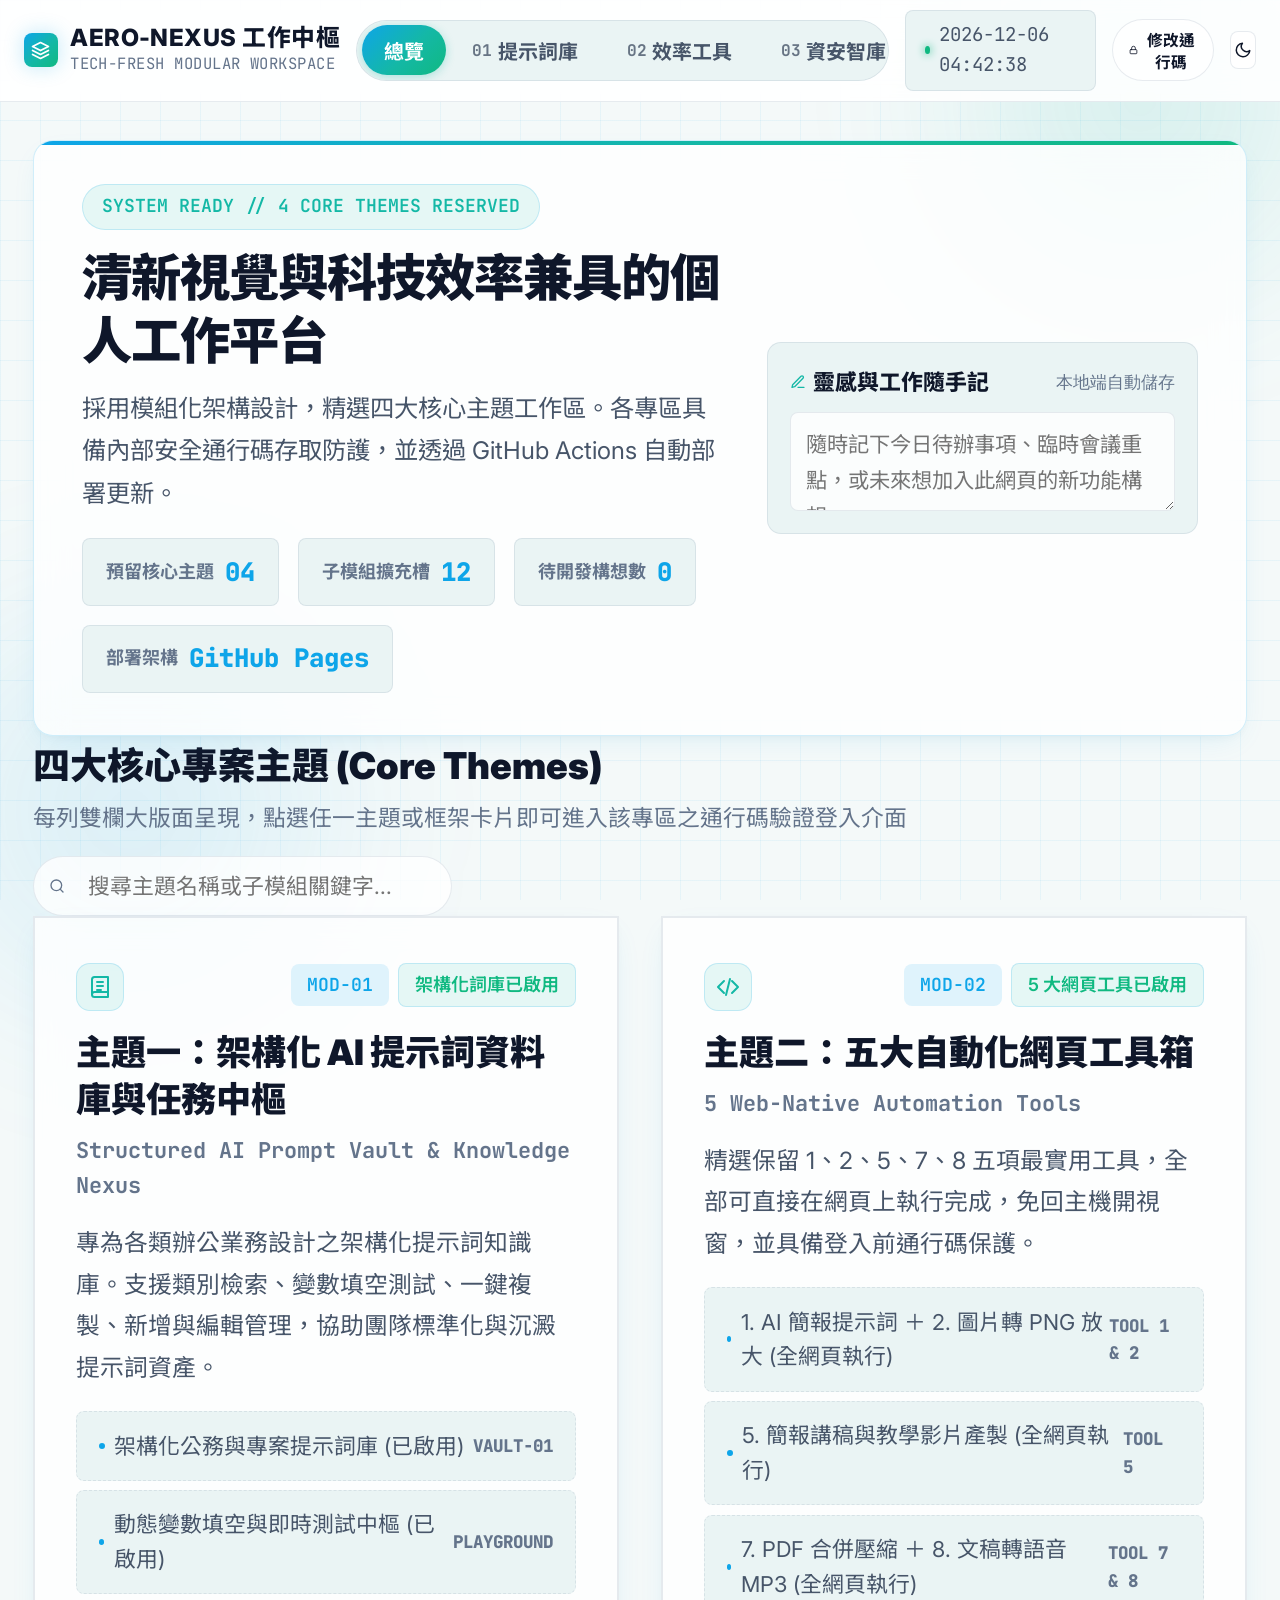
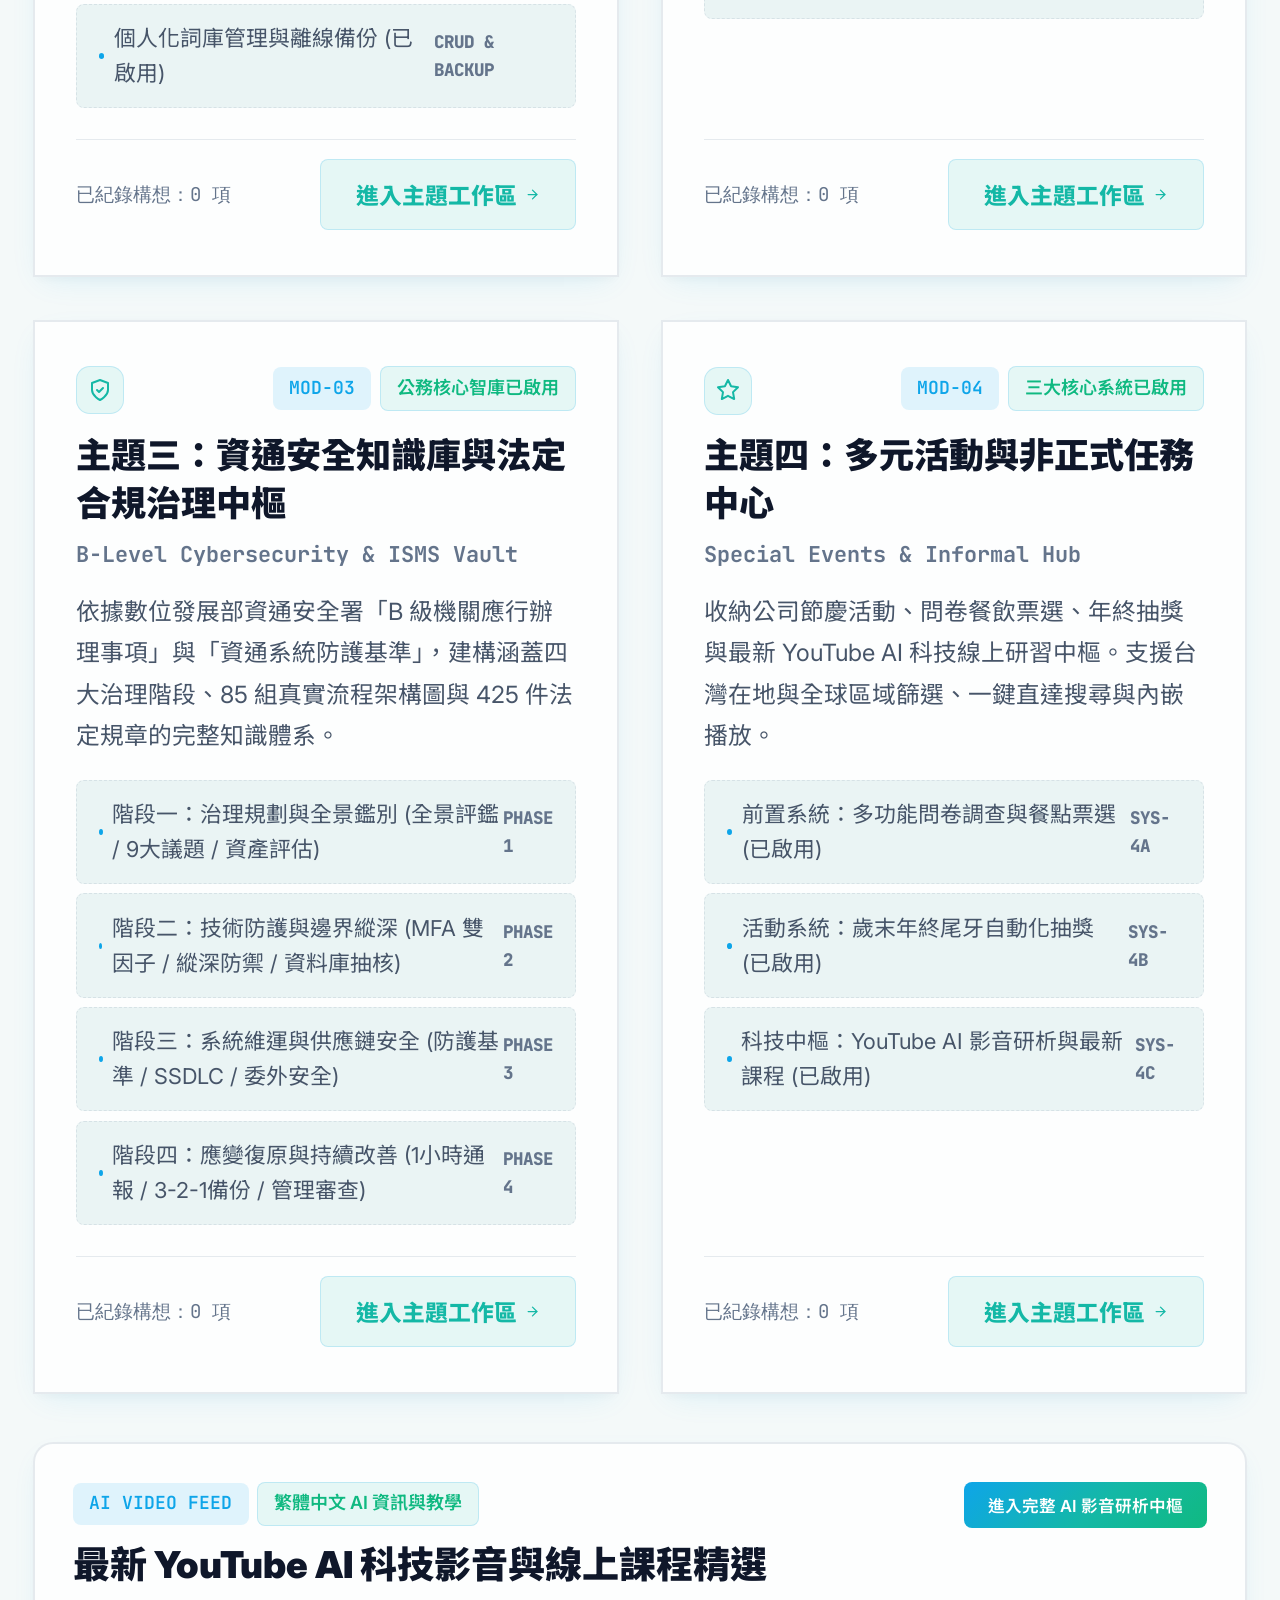
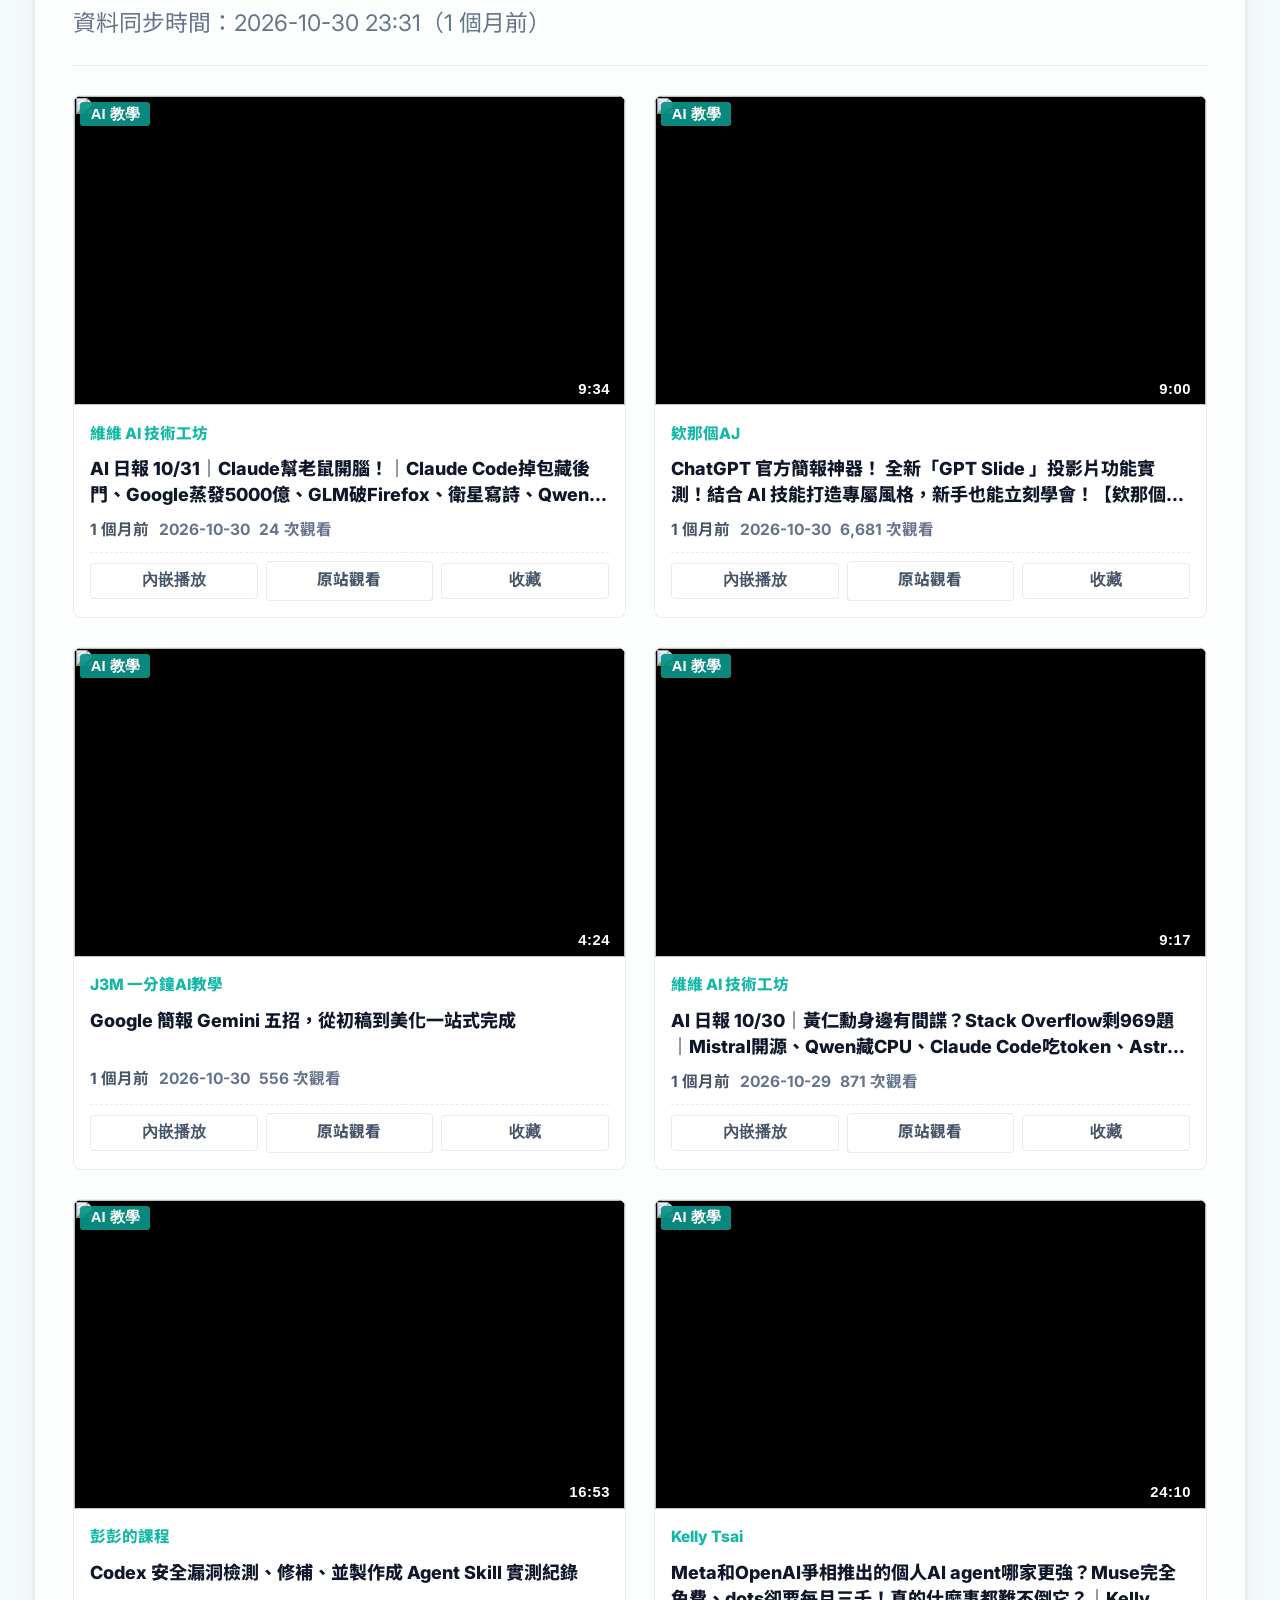
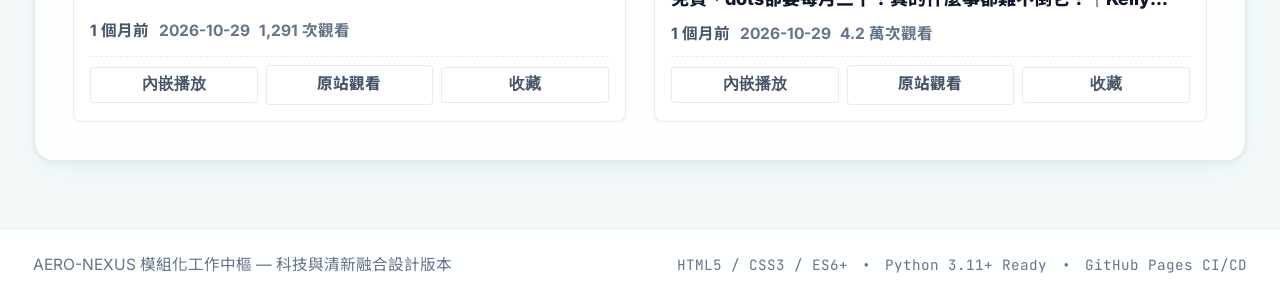
==== public/index.html @ e17a4de0 "feat(lottery): 實裝 C2 連續牛頓阻尼運動學、大幅拉寬衝刺與游移隨機範圍、消除卡頓與生硬感" ====
<!DOCTYPE html>
<html lang="zh-TW" data-theme="light">
<head>
    <meta charset="UTF-8" />
    <meta name="viewport" content="width=device-width, initial-scale=1.0" />
    <meta name="description" content="融合科技與清新美學的多功能模組化工作中樞平台，支援五大核心主題彈性擴充與 GitHub Pages 自動化部署。" />
    <title>AERO-NEXUS | 多功能科技清新工作中樞</title>
    <link rel="preconnect" href="https://fonts.googleapis.com" />
    <link rel="preconnect" href="https://fonts.gstatic.com" crossorigin />
    <link href="https://fonts.googleapis.com/css2?family=Inter:wght@400;500;600;700;800&family=JetBrains+Mono:wght@400;500;600;700&family=Noto+Sans+TC:wght@400;500;700;900&display=swap" rel="stylesheet" />
    <link rel="stylesheet" href="./css/style.css?v=20261105v6" />
</head>
<body>
    <!-- 科技網格與清新流體光暈背景 -->
    <div class="ambient-background" aria-hidden="true"></div>
    <div class="ambient-orb orb-primary" aria-hidden="true"></div>
    <div class="ambient-orb orb-secondary" aria-hidden="true"></div>
    <!-- 得獎慶祝煙花特效全螢幕畫布 -->
    <canvas id="fireworks-canvas" class="fireworks-canvas is-hidden" aria-hidden="true"></canvas>

    <!-- 頂部導覽列 -->
    <header class="top-navbar">
        <div class="navbar-container">
            <a href="#overview" class="brand-group">
                <div class="brand-logo" aria-hidden="true">
                    <svg viewBox="0 0 24 24" fill="none" stroke="currentColor" stroke-width="2.2" stroke-linecap="round" stroke-linejoin="round">
                        <polygon points="12 2 2 7 12 12 22 7 12 2"></polygon>
                        <polyline points="2 17 12 22 22 17"></polyline>
                        <polyline points="2 12 12 17 22 12"></polyline>
                    </svg>
                </div>
                <div class="brand-text-wrap">
                    <span class="brand-title">AERO-NEXUS 工作中樞</span>
                    <span class="brand-subtitle">TECH-FRESH MODULAR WORKSPACE</span>
                </div>
            </a>

            <!-- 動態五大主題與總覽切換標籤 -->
            <nav class="nav-tabs" id="nav-tabs" aria-label="主要主題導覽"></nav>

            <!-- 系統時間與亮暗模式切換 -->
            <div class="navbar-actions">
                <div class="system-clock" title="系統即時時間">
                    <span class="status-dot" aria-hidden="true"></span>
                    <span id="clock-text">----/--/-- --:--:--</span>
                </div>
                <button type="button" class="secondary-btn nav-passcode-btn" id="global-change-passcode-btn" title="修改全站安全通行碼">
                    <svg width="14" height="14" viewBox="0 0 24 24" fill="none" stroke="currentColor" stroke-width="2.2" stroke-linecap="round" stroke-linejoin="round"><rect x="3" y="11" width="18" height="11" rx="2" ry="2"></rect><path d="M7 11V7a5 5 0 0 1 10 0v4"></path></svg>
                    <span>修改通行碼</span>
                </button>
                <button type="button" class="icon-btn" id="theme-toggle-btn" aria-label="切換色彩主題"></button>
            </div>
        </div>
    </header>

    <!-- 主要內容區 -->
    <main class="main-container">
        <!-- 總覽區：包含英雄橫幅、隨手記與五大主題卡片網格 -->
        <div id="overview-section">
            <section class="hero-banner" aria-labelledby="hero-heading">
                <div class="hero-content">
                    <div class="hero-badge">
                        <span>SYSTEM READY // 4 CORE THEMES RESERVED</span>
                    </div>
                    <h1 class="hero-title" id="hero-heading">清新視覺與科技效率兼具的個人工作平台</h1>
                    <p class="hero-description">
                        採用模組化架構設計，精選四大核心主題工作區。各專區具備內部安全通行碼存取防護，並透過 GitHub Actions 自動部署更新。
                    </p>
                    <div class="hero-stats-row">
                        <div class="stat-pill">
                            <span class="stat-pill-label">預留核心主題</span>
                            <span class="stat-pill-value">04</span>
                        </div>
                        <div class="stat-pill">
                            <span class="stat-pill-label">子模組擴充槽</span>
                            <span class="stat-pill-value">12</span>
                        </div>
                        <div class="stat-pill">
                            <span class="stat-pill-label">待開發構想數</span>
                            <span class="stat-pill-value" id="total-ideas-count">0</span>
                        </div>
                        <div class="stat-pill">
                            <span class="stat-pill-label">部署架構</span>
                            <span class="stat-pill-value">GitHub Pages</span>
                        </div>
                    </div>
                </div>

                <!-- 即時工作隨手記 -->
                <aside class="quick-scratchpad" aria-label="快速工作隨手記">
                    <div class="scratchpad-header">
                        <span class="scratchpad-title">
                            <svg viewBox="0 0 24 24" fill="none" stroke="currentColor" stroke-width="2" stroke-linecap="round" stroke-linejoin="round">
                                <path d="M12 20h9"></path>
                                <path d="M16.5 3.5a2.121 2.121 0 0 1 3 3L7 19l-4 1 1-4L16.5 3.5z"></path>
                            </svg>
                            <span>靈感與工作隨手記</span>
                        </span>
                        <span class="scratchpad-status" id="scratchpad-save-status">本地端自動儲存</span>
                    </div>
                    <textarea
                        id="quick-scratchpad-input"
                        class="scratchpad-textarea"
                        placeholder="隨時記下今日待辦事項、臨時會議重點，或未來想加入此網頁的新功能構想..."
                    ></textarea>
                </aside>
            </section>

            <!-- 搜尋與四大主題列表標題 -->
            <section aria-labelledby="themes-section-title">
                <div class="section-toolbar">
                    <div class="section-heading-group">
                        <h2 class="section-heading" id="themes-section-title">四大核心專案主題 (Core Themes)</h2>
                        <p class="section-subheading">每列雙欄大版面呈現，點選任一主題或框架卡片即可進入該專區之通行碼驗證登入介面</p>
                    </div>
                    <div class="search-box">
                        <svg viewBox="0 0 24 24" fill="none" stroke="currentColor" stroke-width="2" stroke-linecap="round" stroke-linejoin="round">
                            <circle cx="11" cy="11" r="8"></circle>
                            <line x1="21" y1="21" x2="16.65" y2="16.65"></line>
                        </svg>
                        <input
                            type="search"
                            id="theme-search-input"
                            class="search-input"
                            placeholder="搜尋主題名稱或子模組關鍵字..."
                            aria-label="搜尋主題名稱或子模組關鍵字"
                        />
                    </div>
                </div>
            </section>

            <!-- 四大主題網格容器 (每列2個放大展示) -->
            <section class="themes-grid" id="themes-grid" aria-label="四大核心主題列表"></section>

            <!-- 首頁精選：最新 YouTube AI 科技影音與線上課程精選 (僅收錄繁中 AI 最新資訊與教學) -->
            <section class="overview-ai-youtube-section" id="overview-ai-youtube-section" aria-labelledby="overview-youtube-title">
                <div class="overview-yt-header">
                    <div class="overview-yt-title-group">
                        <div class="theme-meta-tags">
                            <span class="theme-code-badge">AI VIDEO FEED</span>
                            <span class="theme-status-badge">繁體中文 AI 資訊與教學</span>
                        </div>
                        <h2 class="section-heading" id="overview-youtube-title">最新 YouTube AI 科技影音與線上課程精選</h2>
                        <p class="section-subheading" id="overview-yt-sync-status">專注收錄繁體中文優質頻道之 AI 最新進展與實務教學，依發布時間由新到舊排序</p>
                    </div>
                    <div class="overview-yt-actions">
                        <button type="button" class="primary-btn" id="go-theme04-youtube-full-btn">
                            進入完整 AI 影音研析中樞
                        </button>
                    </div>
                </div>
                <div class="overview-yt-cards-grid" id="overview-yt-cards-grid"></div>
            </section>
        </div>

        <!-- 單一主題展開檢視容器 (由 JS 動態渲染) -->
        <section id="focus-section" class="is-hidden" aria-live="polite"></section>
    </main>

    <!-- 頁尾資訊 -->
    <footer class="site-footer">
        <div class="footer-container">
            <span>AERO-NEXUS 模組化工作中樞 — 科技與清新融合設計版本</span>
            <div class="footer-tech-tags">
                <span>HTML5 / CSS3 / ES6+</span>
                <span>•</span>
                <span>Python 3.11+ Ready</span>
                <span>•</span>
                <span>GitHub Pages CI/CD</span>
            </div>
        </div>
    </footer>

    <script src="https://cdnjs.cloudflare.com/ajax/libs/pdf.js/3.11.174/pdf.min.js" crossorigin="anonymous"></script>
    <script src="https://cdn.jsdelivr.net/npm/pptxgenjs@3.12.0/dist/pptxgen.bundle.js" crossorigin="anonymous"></script>
    <script src="./js/youtube_ai_data.js?v=20261105v6"></script>
    <script src="./js/knowledge_data.js?v=20261105v6"></script>
    <script src="./js/app.js?v=20261105v10"></script>
</body>
</html>
---- public/css/style.css ----
/* ==========================================================================
   科技與清新融合風格 (Fresh Aero-Tech Design System)
   嚴格遵守無 Inline CSS 規範，所有視覺與動態樣式集中管理
   ========================================================================== */

:root {
    /* 清新科技亮色主題 (預設) */
    --bg-primary: #f4f9f9;
    --bg-secondary: #eaf4f4;
    --bg-surface: rgba(255, 255, 255, 0.78);
    --bg-surface-hover: rgba(255, 255, 255, 0.95);
    --bg-glass-strong: rgba(255, 255, 255, 0.88);

    /* 科技青與清新綠漸層色系 */
    --accent-cyan: #0ea5e9;
    --accent-teal: #14b8a6;
    --accent-emerald: #10b981;
    --accent-indigo: #6366f1;
    --accent-gradient: linear-gradient(135deg, #0ea5e9 0%, #14b8a6 55%, #10b981 100%);
    --accent-soft-bg: rgba(20, 184, 166, 0.1);
    --accent-cyan-soft: rgba(14, 165, 233, 0.12);

    /* 文字色彩 */
    --text-primary: #0f172a;
    --text-secondary: #475569;
    --text-muted: #64748b;
    --text-on-accent: #ffffff;

    /* 邊框與光影 */
    --border-light: rgba(14, 165, 233, 0.18);
    --border-subtle: rgba(148, 163, 184, 0.22);
    --border-active: rgba(20, 184, 166, 0.55);
    --shadow-soft: 0 10px 30px -10px rgba(14, 165, 233, 0.12), 0 4px 12px -2px rgba(15, 23, 42, 0.04);
    --shadow-hover: 0 18px 36px -12px rgba(20, 184, 166, 0.22), 0 6px 16px -4px rgba(15, 23, 42, 0.06);
    --glow-cyan: 0 0 20px rgba(14, 165, 233, 0.25);

    /* 網格背景線條 */
    --grid-line: rgba(14, 165, 233, 0.06);

    /* 尺寸與圓角 */
    --radius-sm: 8px;
    --radius-md: 14px;
    --radius-lg: 20px;
    --radius-pill: 9999px;
    --transition-fast: 0.2s cubic-bezier(0.16, 1, 0.3, 1);
    --transition-smooth: 0.35s cubic-bezier(0.16, 1, 0.3, 1);
}

[data-theme="dark"] {
    /* 深邃微光科技主題 */
    --bg-primary: #071118;
    --bg-secondary: #0c1b24;
    --bg-surface: rgba(15, 31, 42, 0.75);
    --bg-surface-hover: rgba(20, 41, 56, 0.92);
    --bg-glass-strong: rgba(12, 27, 36, 0.88);

    --accent-cyan: #38bdf8;
    --accent-teal: #2dd4bf;
    --accent-emerald: #34d399;
    --accent-indigo: #818cf8;
    --accent-gradient: linear-gradient(135deg, #38bdf8 0%, #2dd4bf 55%, #34d399 100%);
    --accent-soft-bg: rgba(45, 212, 191, 0.14);
    --accent-cyan-soft: rgba(56, 189, 248, 0.15);

    --text-primary: #f1f5f9;
    --text-secondary: #94a3b8;
    --text-muted: #64748b;
    --text-on-accent: #061016;

    --border-light: rgba(56, 189, 248, 0.22);
    --border-subtle: rgba(148, 163, 184, 0.14);
    --border-active: rgba(45, 212, 191, 0.6);
    --shadow-soft: 0 12px 32px -10px rgba(0, 0, 0, 0.45);
    --shadow-hover: 0 18px 40px -10px rgba(45, 212, 191, 0.2);
    --glow-cyan: 0 0 24px rgba(56, 189, 248, 0.3);
    --grid-line: rgba(56, 189, 248, 0.05);
}

/* 基礎重置 */
*,
*::before,
*::after {
    box-sizing: border-box;
    margin: 0;
    padding: 0;
}

html {
    font-size: 19px;
    scroll-behavior: smooth;
}

@media (min-width: 1440px) {
    html {
        font-size: 20px;
    }
}

body {
    font-family: "Inter", "Noto Sans TC", -apple-system, BlinkMacSystemFont, "Segoe UI", sans-serif;
    background-color: var(--bg-primary);
    color: var(--text-primary);
    line-height: 1.6;
    min-height: 100vh;
    display: flex;
    flex-direction: column;
    overflow-x: hidden;
    position: relative;
    transition: background-color var(--transition-smooth), color var(--transition-smooth);
}

/* 科技感幾何網格與清新流體光暈背景 */
.ambient-background {
    position: fixed;
    inset: 0;
    z-index: -1;
    pointer-events: none;
    background-image:
        linear-gradient(to right, var(--grid-line) 1px, transparent 1px),
        linear-gradient(to bottom, var(--grid-line) 1px, transparent 1px);
    background-size: 40px 40px;
}

.ambient-orb {
    position: fixed;
    border-radius: 50%;
    filter: blur(85px);
    z-index: -1;
    pointer-events: none;
    opacity: 0.55;
    transition: opacity var(--transition-smooth);
}

.orb-primary {
    width: 480px;
    height: 480px;
    top: -140px;
    right: -100px;
    background: radial-gradient(circle, rgba(20, 184, 166, 0.35) 0%, rgba(14, 165, 233, 0) 70%);
}

.orb-secondary {
    width: 540px;
    height: 540px;
    bottom: -180px;
    left: -140px;
    background: radial-gradient(circle, rgba(14, 165, 233, 0.28) 0%, rgba(16, 185, 129, 0) 70%);
}

/* 頂部導覽列（緊湊單行設計，且於特定節慶活動模式下自動隱藏不占空間） */
.top-navbar {
    position: sticky;
    top: 0;
    z-index: 100;
    background: var(--bg-glass-strong);
    backdrop-filter: blur(16px);
    -webkit-backdrop-filter: blur(16px);
    border-bottom: 1px solid var(--border-subtle);
    transition: background var(--transition-smooth), border-color var(--transition-smooth);
}

body.is-festive-gala-mode .top-navbar,
body.is-festive-gala-mode .site-footer {
    display: none !important;
}

.navbar-container {
    max-width: 1620px;
    margin: 0 auto;
    padding: 0.5rem 1.25rem;
    display: flex;
    align-items: center;
    justify-content: space-between;
    gap: 0.85rem;
    flex-wrap: nowrap;
}

.brand-group {
    display: flex;
    align-items: center;
    gap: 0.65rem;
    text-decoration: none;
    color: var(--text-primary);
    flex-shrink: 0;
}

.brand-logo {
    width: 34px;
    height: 34px;
    border-radius: var(--radius-sm);
    background: var(--accent-gradient);
    display: flex;
    align-items: center;
    justify-content: center;
    color: var(--text-on-accent);
    box-shadow: var(--glow-cyan);
    flex-shrink: 0;
}

.brand-logo svg {
    width: 19px;
    height: 19px;
}

.brand-text-wrap {
    display: flex;
    flex-direction: column;
}

.brand-title {
    font-size: 0.95rem;
    font-weight: 700;
    letter-spacing: 0.02em;
    line-height: 1.2;
}

.brand-subtitle {
    font-size: 0.68rem;
    color: var(--text-muted);
    font-family: "JetBrains Mono", monospace;
    letter-spacing: 0.03em;
}

/* 導覽分頁按鈕列 */
.nav-tabs {
    display: flex;
    align-items: center;
    gap: 0.25rem;
    background: var(--bg-secondary);
    padding: 0.25rem;
    border-radius: var(--radius-pill);
    border: 1px solid var(--border-subtle);
    overflow-x: auto;
    max-width: 100%;
    scrollbar-width: none;
}

.nav-tabs::-webkit-scrollbar {
    display: none;
}

.nav-tab-btn {
    appearance: none;
    border: none;
    background: transparent;
    color: var(--text-secondary);
    font-family: inherit;
    font-size: 0.8rem;
    font-weight: 500;
    padding: 0.35rem 0.75rem;
    border-radius: var(--radius-pill);
    cursor: pointer;
    white-space: nowrap;
    transition: all var(--transition-fast);
    display: inline-flex;
    align-items: center;
    gap: 0.3rem;
}

.nav-tab-btn:hover {
    color: var(--text-primary);
    background: rgba(14, 165, 233, 0.08);
}

.nav-tab-btn.active {
    background: var(--accent-gradient);
    color: var(--text-on-accent);
    font-weight: 600;
    box-shadow: 0 2px 10px rgba(20, 184, 166, 0.3);
}

.nav-tab-code {
    font-family: "JetBrains Mono", monospace;
    font-size: 0.7rem;
    opacity: 0.8;
}

/* 右側工具與時間狀態區 */
.navbar-actions {
    display: flex;
    align-items: center;
    gap: 0.85rem;
}

.system-clock {
    font-family: "JetBrains Mono", monospace;
    font-size: 0.82rem;
    color: var(--text-secondary);
    background: var(--bg-secondary);
    padding: 0.4rem 0.8rem;
    border-radius: var(--radius-sm);
    border: 1px solid var(--border-subtle);
    display: flex;
    align-items: center;
    gap: 0.5rem;
}

.status-dot {
    width: 8px;
    height: 8px;
    border-radius: 50%;
    background-color: var(--accent-emerald);
    box-shadow: 0 0 8px var(--accent-emerald);
}

.icon-btn {
    appearance: none;
    border: 1px solid var(--border-subtle);
    background: var(--bg-surface);
    color: var(--text-primary);
    width: 38px;
    height: 38px;
    border-radius: var(--radius-sm);
    display: inline-flex;
    align-items: center;
    justify-content: center;
    cursor: pointer;
    transition: all var(--transition-fast);
}

.icon-btn:hover {
    border-color: var(--border-active);
    background: var(--bg-surface-hover);
    transform: translateY(-1px);
}

.icon-btn svg {
    width: 18px;
    height: 18px;
}

/* 主要內容容器 */
.main-container {
    max-width: 1620px;
    width: 100%;
    margin: 0 auto;
    padding: 2rem 1.75rem 3.5rem;
    flex: 1;
    display: flex;
    flex-direction: column;
    gap: 2rem;
}

/* 頂部英雄橫幅區 (Hero Banner) */
.hero-banner {
    background: var(--bg-surface);
    backdrop-filter: blur(16px);
    -webkit-backdrop-filter: blur(16px);
    border: 1px solid var(--border-light);
    border-radius: var(--radius-lg);
    padding: 2.25rem 2.5rem;
    box-shadow: var(--shadow-soft);
    display: grid;
    grid-template-columns: 1.5fr 1fr;
    gap: 2rem;
    align-items: center;
    position: relative;
    overflow: hidden;
}

.hero-banner::before {
    content: "";
    position: absolute;
    top: 0;
    left: 0;
    width: 100%;
    height: 4px;
    background: var(--accent-gradient);
}

.hero-badge {
    display: inline-flex;
    align-items: center;
    gap: 0.5rem;
    font-family: "JetBrains Mono", monospace;
    font-size: 0.75rem;
    font-weight: 600;
    color: var(--accent-teal);
    background: var(--accent-soft-bg);
    padding: 0.3rem 0.75rem;
    border-radius: var(--radius-pill);
    border: 1px solid var(--border-light);
    margin-bottom: 0.9rem;
}

.hero-title {
    font-size: 2rem;
    font-weight: 800;
    line-height: 1.25;
    margin-bottom: 0.75rem;
    letter-spacing: -0.02em;
}

.hero-description {
    color: var(--text-secondary);
    font-size: 0.98rem;
    max-width: 640px;
    margin-bottom: 1.25rem;
}

.hero-stats-row {
    display: flex;
    flex-wrap: wrap;
    gap: 1rem;
}

.stat-pill {
    background: var(--bg-secondary);
    border: 1px solid var(--border-subtle);
    padding: 0.5rem 0.95rem;
    border-radius: var(--radius-sm);
    display: flex;
    align-items: center;
    gap: 0.6rem;
}

.stat-pill-label {
    font-size: 0.78rem;
    color: var(--text-muted);
}

.stat-pill-value {
    font-family: "JetBrains Mono", monospace;
    font-size: 0.9rem;
    font-weight: 700;
    color: var(--accent-cyan);
}

/* 右側即時工作隨手記 (Quick Scratchpad) */
.quick-scratchpad {
    background: var(--bg-secondary);
    border: 1px solid var(--border-subtle);
    border-radius: var(--radius-md);
    padding: 1.15rem;
    display: flex;
    flex-direction: column;
    gap: 0.65rem;
}

.scratchpad-header {
    display: flex;
    align-items: center;
    justify-content: space-between;
}

.scratchpad-title {
    font-size: 0.85rem;
    font-weight: 600;
    color: var(--text-primary);
    display: flex;
    align-items: center;
    gap: 0.4rem;
}

.scratchpad-title svg {
    width: 16px;
    height: 16px;
    color: var(--accent-teal);
}

.scratchpad-status {
    font-family: "JetBrains Mono", monospace;
    font-size: 0.72rem;
    color: var(--text-muted);
}

.scratchpad-textarea {
    width: 100%;
    min-height: 92px;
    resize: vertical;
    border: 1px solid var(--border-subtle);
    border-radius: var(--radius-sm);
    background: var(--bg-surface);
    color: var(--text-primary);
    font-family: inherit;
    font-size: 0.875rem;
    padding: 0.65rem 0.8rem;
    line-height: 1.5;
    transition: border-color var(--transition-fast);
}

.scratchpad-textarea:focus {
    outline: none;
    border-color: var(--accent-teal);
}

/* 搜尋與篩選控制列 */
.section-toolbar {
    display: flex;
    align-items: center;
    justify-content: space-between;
    gap: 1rem;
    flex-wrap: wrap;
}

.section-heading-group {
    display: flex;
    flex-direction: column;
    gap: 0.2rem;
}

.section-heading {
    font-size: 1.3rem;
    font-weight: 700;
    display: flex;
    align-items: center;
    gap: 0.6rem;
}

.section-subheading {
    font-size: 0.86rem;
    color: var(--text-muted);
}

.search-box {
    position: relative;
    min-width: 260px;
}

.search-box svg {
    position: absolute;
    left: 0.85rem;
    top: 50%;
    transform: translateY(-50%);
    width: 16px;
    height: 16px;
    color: var(--text-muted);
    pointer-events: none;
}

.search-input {
    width: 100%;
    padding: 0.55rem 0.9rem 0.55rem 2.4rem;
    border-radius: var(--radius-pill);
    border: 1px solid var(--border-subtle);
    background: var(--bg-surface);
    color: var(--text-primary);
    font-family: inherit;
    font-size: 0.875rem;
    transition: all var(--transition-fast);
}

.search-input:focus {
    outline: none;
    border-color: var(--accent-cyan);
    box-shadow: 0 0 0 3px var(--accent-cyan-soft);
}

/* 四大核心專案主題網格區 (每列2個放大展示) */
.themes-grid {
    display: grid;
    grid-template-columns: repeat(2, minmax(0, 1fr));
    gap: 2.25rem;
}

.theme-card {
    background: var(--bg-surface);
    backdrop-filter: blur(14px);
    -webkit-backdrop-filter: blur(14px);
    border: 2px solid var(--border-subtle);
    border-radius: var(--radius-xl);
    padding: 2.35rem 2.15rem;
    box-shadow: var(--shadow-soft);
    display: flex;
    flex-direction: column;
    justify-content: space-between;
    gap: 1.65rem;
    transition: all var(--transition-smooth);
    position: relative;
    overflow: hidden;
    cursor: pointer;
}

.theme-card:hover {
    transform: translateY(-4px);
    border-color: var(--border-active);
    box-shadow: var(--shadow-hover);
    background: var(--bg-surface-hover);
}

.theme-card-top {
    display: flex;
    flex-direction: column;
    gap: 0.95rem;
}

.theme-card-header {
    display: flex;
    align-items: flex-start;
    justify-content: space-between;
    gap: 1rem;
}

.theme-icon-box {
    width: 48px;
    height: 48px;
    border-radius: var(--radius-md);
    background: var(--accent-soft-bg);
    border: 1px solid var(--border-light);
    display: flex;
    align-items: center;
    justify-content: center;
    color: var(--accent-teal);
    flex-shrink: 0;
    transition: transform var(--transition-fast);
}

.theme-card:hover .theme-icon-box {
    transform: scale(1.06);
    background: var(--accent-gradient);
    color: var(--text-on-accent);
}

.theme-icon-box svg {
    width: 24px;
    height: 24px;
}

.theme-meta-tags {
    display: flex;
    align-items: center;
    gap: 0.45rem;
}

.theme-code-badge {
    font-family: "JetBrains Mono", monospace;
    font-size: 0.75rem;
    font-weight: 600;
    color: var(--accent-cyan);
    background: var(--accent-cyan-soft);
    padding: 0.2rem 0.6rem;
    border-radius: var(--radius-sm);
}

.theme-status-badge {
    font-size: 0.72rem;
    font-weight: 600;
    color: var(--accent-emerald);
    background: var(--accent-soft-bg);
    padding: 0.2rem 0.6rem;
    border-radius: var(--radius-sm);
    border: 1px solid var(--border-light);
}

.theme-title {
    font-size: 1.22rem;
    font-weight: 700;
    color: var(--text-primary);
}

.theme-subtitle {
    font-size: 0.82rem;
    font-family: "JetBrains Mono", monospace;
    color: var(--text-muted);
    margin-top: -0.6rem;
}

.theme-desc {
    font-size: 0.9rem;
    color: var(--text-secondary);
}

/* 預留子功能插槽列表 */
.slot-list {
    list-style: none;
    display: flex;
    flex-direction: column;
    gap: 0.5rem;
    margin-top: 0.25rem;
}

.slot-item {
    display: flex;
    align-items: center;
    justify-content: space-between;
    font-size: 0.84rem;
    padding: 0.5rem 0.75rem;
    border-radius: var(--radius-sm);
    background: var(--bg-secondary);
    border: 1px dashed var(--border-subtle);
    color: var(--text-secondary);
}

.slot-item-name {
    display: flex;
    align-items: center;
    gap: 0.5rem;
}

.slot-bullet {
    width: 6px;
    height: 6px;
    border-radius: 50%;
    background-color: var(--accent-cyan);
}

.slot-tag {
    font-family: "JetBrains Mono", monospace;
    font-size: 0.7rem;
    color: var(--text-muted);
}

.theme-card-footer {
    display: flex;
    align-items: center;
    justify-content: space-between;
    padding-top: 1rem;
    border-top: 1px solid var(--border-subtle);
}

.theme-route-hint {
    font-family: "JetBrains Mono", monospace;
    font-size: 0.75rem;
    color: var(--text-muted);
}

.explore-btn {
    appearance: none;
    border: 1px solid var(--border-light);
    background: var(--accent-soft-bg);
    color: var(--accent-teal);
    font-family: inherit;
    font-size: 0.82rem;
    font-weight: 600;
    padding: 0.45rem 0.95rem;
    border-radius: var(--radius-sm);
    cursor: pointer;
    display: inline-flex;
    align-items: center;
    gap: 0.4rem;
    transition: all var(--transition-fast);
}

.explore-btn:hover {
    background: var(--accent-gradient);
    color: var(--text-on-accent);
    border-color: transparent;
}

.explore-btn svg {
    width: 15px;
    height: 15px;
}

/* 單一主題展開檢視面板 (Focus View) */
.theme-focus-panel {
    background: var(--bg-surface);
    backdrop-filter: blur(16px);
    -webkit-backdrop-filter: blur(16px);
    border: 1px solid var(--border-active);
    border-radius: var(--radius-lg);
    padding: 2.25rem;
    box-shadow: var(--shadow-soft);
    display: flex;
    flex-direction: column;
    gap: 1.75rem;
}

.focus-header {
    display: flex;
    align-items: flex-start;
    justify-content: space-between;
    gap: 1.5rem;
    flex-wrap: wrap;
    padding-bottom: 1.25rem;
    border-bottom: 1px solid var(--border-subtle);
}

.focus-title-group {
    display: flex;
    flex-direction: column;
    gap: 0.4rem;
}

.focus-title {
    font-size: 1.65rem;
    font-weight: 800;
}

.back-overview-btn {
    appearance: none;
    border: 1px solid var(--border-subtle);
    background: var(--bg-secondary);
    color: var(--text-primary);
    font-family: inherit;
    font-size: 0.85rem;
    font-weight: 600;
    padding: 0.55rem 1.1rem;
    border-radius: var(--radius-sm);
    cursor: pointer;
    display: inline-flex;
    align-items: center;
    gap: 0.5rem;
    transition: all var(--transition-fast);
}

.back-overview-btn:hover {
    border-color: var(--accent-cyan);
    color: var(--accent-cyan);
}

.focus-modules-grid {
    display: grid;
    grid-template-columns: repeat(auto-fill, minmax(280px, 1fr));
    gap: 1.25rem;
}

.module-placeholder-card {
    background: var(--bg-secondary);
    border: 1px dashed var(--border-light);
    border-radius: var(--radius-md);
    padding: 1.35rem;
    display: flex;
    flex-direction: column;
    gap: 0.65rem;
}

.module-placeholder-title {
    font-size: 1rem;
    font-weight: 700;
    color: var(--text-primary);
}

.module-placeholder-desc {
    font-size: 0.85rem;
    color: var(--text-secondary);
}

/* 自訂規劃想法紀錄器 (Idea Backlog within Focus View) */
.idea-capture-box {
    background: var(--bg-secondary);
    border: 1px solid var(--border-subtle);
    border-radius: var(--radius-md);
    padding: 1.35rem;
    display: flex;
    flex-direction: column;
    gap: 0.9rem;
}

.idea-form-row {
    display: flex;
    gap: 0.75rem;
    flex-wrap: wrap;
}

.idea-input {
    flex: 1;
    min-width: 220px;
    padding: 0.6rem 0.9rem;
    border-radius: var(--radius-sm);
    border: 1px solid var(--border-subtle);
    background: var(--bg-surface);
    color: var(--text-primary);
    font-family: inherit;
    font-size: 0.875rem;
}

.idea-input:focus {
    outline: none;
    border-color: var(--accent-teal);
}

.primary-btn {
    appearance: none;
    border: none;
    background: var(--accent-gradient);
    color: var(--text-on-accent);
    font-family: inherit;
    font-size: 0.875rem;
    font-weight: 600;
    padding: 0.6rem 1.25rem;
    border-radius: var(--radius-sm);
    cursor: pointer;
    transition: opacity var(--transition-fast), transform var(--transition-fast);
}

.primary-btn:hover {
    opacity: 0.92;
    transform: translateY(-1px);
}

.idea-list {
    list-style: none;
    display: flex;
    flex-direction: column;
    gap: 0.5rem;
}

.idea-list-item {
    display: flex;
    align-items: center;
    justify-content: space-between;
    background: var(--bg-surface);
    padding: 0.6rem 0.9rem;
    border-radius: var(--radius-sm);
    border: 1px solid var(--border-subtle);
    font-size: 0.875rem;
}

.delete-idea-btn {
    appearance: none;
    border: none;
    background: transparent;
    color: var(--text-muted);
    font-size: 0.78rem;
    cursor: pointer;
    padding: 0.2rem 0.5rem;
    border-radius: var(--radius-sm);
}

.delete-idea-btn:hover {
    color: #ef4444;
    background: rgba(239, 68, 68, 0.1);
}

/* 隱藏狀態輔助類別 */
.is-hidden {
    display: none !important;
}

/* 頁尾資訊區 */
.site-footer {
    margin-top: auto;
    border-top: 1px solid var(--border-subtle);
    background: var(--bg-glass-strong);
    backdrop-filter: blur(12px);
    -webkit-backdrop-filter: blur(12px);
}

.footer-container {
    max-width: 1360px;
    margin: 0 auto;
    padding: 1.25rem 1.75rem;
    display: flex;
    align-items: center;
    justify-content: space-between;
    flex-wrap: wrap;
    gap: 1rem;
    font-size: 0.82rem;
    color: var(--text-muted);
}

.footer-tech-tags {
    display: flex;
    align-items: center;
    gap: 0.75rem;
    font-family: "JetBrains Mono", monospace;
    font-size: 0.75rem;
}

/* ==========================================================================
   主題五：多元非正式主題任務中心 & 年終尾牙自動化抽獎子系統樣式
   ========================================================================== */

/* 全螢幕煙花特效畫布 */
.fireworks-canvas {
    position: fixed;
    inset: 0;
    width: 100vw;
    height: 100vh;
    pointer-events: none;
    z-index: 9999;
}

/* 主題五：非正式任務子系統卡片網格 */
.informal-systems-grid {
    display: grid;
    grid-template-columns: repeat(auto-fill, minmax(320px, 1fr));
    gap: 1.35rem;
}

.informal-system-card {
    background: var(--bg-secondary);
    border: 1px solid var(--border-subtle);
    border-radius: var(--radius-md);
    padding: 1.5rem;
    display: flex;
    flex-direction: column;
    justify-content: space-between;
    gap: 1.15rem;
    transition: all var(--transition-smooth);
}

.informal-system-card.is-featured {
    background: var(--bg-surface);
    border: 1.5px solid var(--border-active);
    box-shadow: var(--shadow-soft);
}

.informal-system-card.is-featured:hover {
    transform: translateY(-3px);
    box-shadow: var(--shadow-hover);
}

.informal-card-body {
    display: flex;
    flex-direction: column;
    gap: 0.65rem;
}

.informal-card-actions {
    display: flex;
    align-items: center;
    gap: 0.65rem;
    flex-wrap: wrap;
    padding-top: 0.85rem;
    border-top: 1px solid var(--border-subtle);
}

/* 尾牙子系統內部頂部切換導覽列 (獨立頁面切換) */
.lottery-subpage-bar {
    display: flex;
    align-items: center;
    justify-content: space-between;
    gap: 1rem;
    flex-wrap: wrap;
    background: var(--bg-secondary);
    border: 1px solid var(--border-subtle);
    border-radius: var(--radius-md);
    padding: 0.75rem 1.15rem;
}

.lottery-subpage-tabs {
    display: flex;
    align-items: center;
    gap: 0.5rem;
    flex-wrap: wrap;
}

.subpage-tab-btn {
    appearance: none;
    border: 1px solid var(--border-subtle);
    background: var(--bg-surface);
    color: var(--text-secondary);
    font-family: inherit;
    font-size: 0.9rem;
    font-weight: 600;
    padding: 0.55rem 1.15rem;
    border-radius: var(--radius-sm);
    cursor: pointer;
    display: inline-flex;
    align-items: center;
    gap: 0.5rem;
    transition: all var(--transition-fast);
}

.subpage-tab-btn:hover {
    border-color: var(--accent-cyan);
    color: var(--text-primary);
}

.subpage-tab-btn.active {
    background: var(--accent-gradient);
    color: var(--text-on-accent);
    border-color: transparent;
    box-shadow: var(--glow-cyan);
}

.subpage-tab-btn svg {
    width: 17px;
    height: 17px;
}

/* 通行碼驗證鎖定面板 (Passcode Gate) */
.passcode-gate-card {
    max-width: 520px;
    margin: 1.5rem auto;
    background: var(--bg-secondary);
    border: 1px solid var(--border-active);
    border-radius: var(--radius-lg);
    padding: 2.25rem;
    text-align: center;
    display: flex;
    flex-direction: column;
    align-items: center;
    gap: 1.15rem;
    box-shadow: var(--shadow-soft);
}

.gate-icon-circle {
    width: 64px;
    height: 64px;
    border-radius: 50%;
    background: var(--accent-soft-bg);
    border: 1px solid var(--border-light);
    display: flex;
    align-items: center;
    justify-content: center;
    color: var(--accent-teal);
    box-shadow: var(--glow-cyan);
}

.gate-icon-circle svg {
    width: 30px;
    height: 30px;
}

.gate-title {
    font-size: 1.35rem;
    font-weight: 800;
}

.gate-desc {
    font-size: 0.88rem;
    color: var(--text-secondary);
    line-height: 1.6;
}

.gate-form {
    width: 100%;
    display: flex;
    gap: 0.65rem;
    margin-top: 0.25rem;
}

.gate-input {
    flex: 1;
    padding: 0.7rem 1rem;
    border-radius: var(--radius-sm);
    border: 1px solid var(--border-subtle);
    background: var(--bg-surface);
    color: var(--text-primary);
    font-family: "JetBrains Mono", monospace;
    font-size: 1rem;
    text-align: center;
    letter-spacing: 0.18em;
}

.gate-input:focus {
    outline: none;
    border-color: var(--accent-cyan);
    box-shadow: 0 0 0 3px var(--accent-cyan-soft);
}

.gate-hint {
    font-family: "JetBrains Mono", monospace;
    font-size: 0.76rem;
    color: var(--text-muted);
    background: var(--bg-surface);
    padding: 0.35rem 0.8rem;
    border-radius: var(--radius-pill);
    border: 1px solid var(--border-subtle);
}

.gate-error-msg {
    font-size: 0.82rem;
    color: #ef4444;
    font-weight: 600;
}

/* 隱私安全狀態橫幅與控制頂欄 */
.lottery-top-bar {
    display: flex;
    align-items: center;
    justify-content: space-between;
    gap: 1rem;
    flex-wrap: wrap;
    background: var(--accent-soft-bg);
    border: 1px solid var(--border-light);
    border-radius: var(--radius-md);
    padding: 0.85rem 1.25rem;
}

.privacy-shield-info {
    display: flex;
    align-items: center;
    gap: 0.65rem;
    font-size: 0.85rem;
    color: var(--text-primary);
    font-weight: 500;
}

.privacy-shield-info svg {
    width: 20px;
    height: 20px;
    color: var(--accent-emerald);
    flex-shrink: 0;
}

.lottery-top-actions {
    display: flex;
    align-items: center;
    gap: 0.6rem;
    flex-wrap: wrap;
}

.secondary-btn {
    appearance: none;
    border: 1px solid var(--border-subtle);
    background: var(--bg-surface);
    color: var(--text-primary);
    font-family: inherit;
    font-size: 0.82rem;
    font-weight: 600;
    padding: 0.45rem 0.9rem;
    border-radius: var(--radius-sm);
    cursor: pointer;
    display: inline-flex;
    align-items: center;
    gap: 0.4rem;
    transition: all var(--transition-fast);
}

.secondary-btn:hover:not(:disabled) {
    border-color: var(--accent-cyan);
    color: var(--accent-cyan);
    background: var(--bg-surface-hover);
}

.secondary-btn:disabled {
    opacity: 0.5;
    cursor: not-allowed;
}

.danger-outline-btn {
    appearance: none;
    border: 1px solid rgba(239, 68, 68, 0.35);
    background: rgba(239, 68, 68, 0.06);
    color: #ef4444;
    font-family: inherit;
    font-size: 0.82rem;
    font-weight: 600;
    padding: 0.45rem 0.9rem;
    border-radius: var(--radius-sm);
    cursor: pointer;
    transition: all var(--transition-fast);
}

.danger-outline-btn:hover {
    background: #ef4444;
    color: #ffffff;
}

/* ==========================================================================
   獨立子頁面 A：名單匯入與獎項金額預設管理頁
   ========================================================================== */

.lottery-admin-grid {
    display: grid;
    grid-template-columns: 1.05fr 1fr;
    gap: 1.5rem;
    align-items: start;
}

.lottery-panel-card {
    background: var(--bg-secondary);
    border: 1px solid var(--border-subtle);
    border-radius: var(--radius-md);
    padding: 1.5rem;
    display: flex;
    flex-direction: column;
    gap: 1.15rem;
}

.lottery-panel-title {
    font-size: 1.08rem;
    font-weight: 700;
    display: flex;
    align-items: center;
    justify-content: space-between;
    gap: 0.5rem;
}

.lottery-stats-grid {
    display: grid;
    grid-template-columns: repeat(3, 1fr);
    gap: 0.75rem;
}

.lottery-stat-box {
    background: var(--bg-surface);
    border: 1px solid var(--border-subtle);
    border-radius: var(--radius-sm);
    padding: 0.75rem;
    text-align: center;
    display: flex;
    flex-direction: column;
    gap: 0.2rem;
}

.lottery-stat-num {
    font-family: "JetBrains Mono", monospace;
    font-size: 1.45rem;
    font-weight: 800;
    color: var(--accent-cyan);
}

.lottery-stat-label {
    font-size: 0.76rem;
    color: var(--text-muted);
}

.roster-textarea {
    width: 100%;
    min-height: 140px;
    resize: vertical;
    border: 1px solid var(--border-subtle);
    border-radius: var(--radius-sm);
    background: var(--bg-surface);
    color: var(--text-primary);
    font-family: inherit;
    font-size: 0.85rem;
    padding: 0.7rem 0.85rem;
    line-height: 1.55;
}

.roster-textarea:focus {
    outline: none;
    border-color: var(--accent-teal);
}

.file-upload-row {
    display: flex;
    align-items: center;
    gap: 0.6rem;
    flex-wrap: wrap;
}

.file-upload-label {
    display: inline-flex;
    align-items: center;
    gap: 0.4rem;
    padding: 0.5rem 0.95rem;
    border-radius: var(--radius-sm);
    border: 1px dashed var(--border-active);
    background: var(--bg-surface);
    color: var(--accent-teal);
    font-size: 0.82rem;
    font-weight: 600;
    cursor: pointer;
    transition: all var(--transition-fast);
}

.file-upload-label:hover {
    background: var(--accent-soft-bg);
}

.hidden-file-input {
    display: none;
}

/* 獎項與金額預設清單設定 */
.prize-config-form {
    display: grid;
    grid-template-columns: 1.2fr 1fr auto;
    gap: 0.6rem;
}

.prize-config-list {
    list-style: none;
    display: flex;
    flex-direction: column;
    gap: 0.5rem;
    max-height: 240px;
    overflow-y: auto;
}

.prize-config-item {
    display: flex;
    align-items: center;
    justify-content: space-between;
    gap: 0.75rem;
    background: var(--bg-surface);
    border: 1px solid var(--border-subtle);
    border-radius: var(--radius-sm);
    padding: 0.6rem 0.9rem;
}

.prize-config-info {
    display: flex;
    align-items: center;
    gap: 0.65rem;
    flex-wrap: wrap;
}

.prize-config-name {
    font-weight: 700;
    font-size: 0.92rem;
    color: var(--text-primary);
}

.prize-amount-badge {
    font-family: "JetBrains Mono", monospace;
    font-size: 0.8rem;
    font-weight: 700;
    color: var(--accent-emerald);
    background: var(--accent-soft-bg);
    padding: 0.18rem 0.6rem;
    border-radius: var(--radius-pill);
    border: 1px solid var(--border-light);
}

/* 待抽名單預覽膠囊區 */
.pool-preview-chips {
    display: flex;
    flex-wrap: wrap;
    gap: 0.4rem;
    max-height: 165px;
    overflow-y: auto;
    padding: 0.6rem;
    background: var(--bg-surface);
    border: 1px solid var(--border-subtle);
    border-radius: var(--radius-sm);
}

.pool-person-chip {
    font-size: 0.78rem;
    padding: 0.22rem 0.6rem;
    border-radius: var(--radius-sm);
    background: var(--bg-secondary);
    border: 1px solid var(--border-subtle);
    color: var(--text-secondary);
}

/* ==========================================================================
   獨立子頁面 B：大型展演抽獎舞台 (Grand Stage Draw View)
   ========================================================================== */

.grand-stage-wrapper {
    display: flex;
    flex-direction: column;
    gap: 1.5rem;
}

/* 舞台頂部即時獎項、臨時金額與抽選人數控制列 */
.stage-live-control-card {
    background: var(--bg-secondary);
    border: 1px solid var(--border-subtle);
    border-radius: var(--radius-lg);
    padding: 1.35rem 1.65rem;
    display: flex;
    flex-direction: column;
    gap: 1.1rem;
}

.stage-preset-bar {
    display: flex;
    align-items: center;
    justify-content: space-between;
    gap: 1rem;
    flex-wrap: wrap;
}

.prize-preset-chips {
    display: flex;
    flex-wrap: wrap;
    gap: 0.5rem;
}

.prize-chip-btn {
    appearance: none;
    border: 1px solid var(--border-subtle);
    background: var(--bg-surface);
    color: var(--text-secondary);
    font-family: inherit;
    font-size: 0.82rem;
    font-weight: 600;
    padding: 0.4rem 0.85rem;
    border-radius: var(--radius-pill);
    cursor: pointer;
    display: inline-flex;
    align-items: center;
    gap: 0.4rem;
    transition: all var(--transition-fast);
}

.prize-chip-btn:hover,
.prize-chip-btn.active {
    background: var(--accent-soft-bg);
    color: var(--accent-teal);
    border-color: var(--border-active);
    box-shadow: 0 2px 8px rgba(20, 184, 166, 0.15);
}

.stage-live-inputs-row {
    display: grid;
    grid-template-columns: 1.2fr 1fr 1.1fr;
    gap: 1rem;
    align-items: end;
}

.live-input-group {
    display: flex;
    flex-direction: column;
    gap: 0.35rem;
}

.live-input-label {
    font-size: 0.8rem;
    font-weight: 600;
    color: var(--text-secondary);
}

.live-stage-input {
    width: 100%;
    padding: 0.65rem 0.95rem;
    border-radius: var(--radius-sm);
    border: 1px solid var(--border-subtle);
    background: var(--bg-surface);
    color: var(--text-primary);
    font-family: inherit;
    font-size: 0.95rem;
    font-weight: 700;
    transition: border-color var(--transition-fast);
}

.live-stage-input:focus {
    outline: none;
    border-color: var(--accent-cyan);
    box-shadow: 0 0 0 3px var(--accent-cyan-soft);
}

.live-amount-highlight {
    font-family: "JetBrains Mono", monospace;
    color: var(--accent-emerald);
}

.batch-size-selector {
    display: grid;
    grid-template-columns: repeat(3, 1fr);
    gap: 0.5rem;
}

.batch-option-btn {
    appearance: none;
    border: 1px solid var(--border-subtle);
    background: var(--bg-surface);
    color: var(--text-secondary);
    font-family: inherit;
    padding: 0.55rem 0.5rem;
    border-radius: var(--radius-sm);
    cursor: pointer;
    display: flex;
    align-items: center;
    justify-content: center;
    gap: 0.35rem;
    transition: all var(--transition-fast);
}

.batch-option-btn:hover {
    border-color: var(--accent-cyan);
    color: var(--text-primary);
}

.batch-option-btn.active {
    background: var(--accent-gradient);
    color: var(--text-on-accent);
    border-color: transparent;
    box-shadow: var(--glow-cyan);
}

.batch-option-num {
    font-family: "JetBrains Mono", monospace;
    font-size: 1.05rem;
    font-weight: 800;
}

.batch-option-label {
    font-size: 0.82rem;
    font-weight: 700;
}

/* ==========================================================================
   特定活動專屬：歲末年終尾牙節慶模式 (Festive Year-End Gala Mode)
   包含全畫面沉浸式版面、左右懸掛動態鞭炮串與喜慶宮燈、紅金流光大舞台
   ========================================================================== */

body.is-festive-gala-mode {
    --festive-red: #dc2626;
    --festive-crimson: #b91c1c;
    --festive-deep-red: #7f1d1d;
    --festive-gold: #f59e0b;
    --festive-bright-gold: #fbbf24;
    --festive-pale-gold: #fef3c7;
    --festive-gradient: linear-gradient(135deg, #dc2626 0%, #e11d48 48%, #f59e0b 100%);
    --festive-gold-gradient: linear-gradient(135deg, #f59e0b 0%, #fbbf24 50%, #d97706 100%);
    background-color: #fffaf5;
}

html[data-theme="dark"] body.is-festive-gala-mode {
    background-color: #16070a;
}

body.is-festive-gala-mode .orb-primary {
    background: radial-gradient(circle, rgba(220, 38, 38, 0.28) 0%, rgba(245, 158, 11, 0) 70%);
    opacity: 0.75;
}

body.is-festive-gala-mode .orb-secondary {
    background: radial-gradient(circle, rgba(245, 158, 11, 0.32) 0%, rgba(225, 29, 72, 0) 70%);
    opacity: 0.75;
}

body.is-festive-gala-mode .main-container {
    max-width: 1480px;
    padding: 1rem 5.5rem 2rem;
}

/* 節慶活動主外框 */
.festive-gala-panel {
    position: relative;
    background: var(--bg-surface);
    border: 2px solid rgba(245, 158, 11, 0.55);
    border-radius: var(--radius-lg);
    padding: 1.5rem 1.85rem 2rem;
    box-shadow:
        0 20px 50px -12px rgba(220, 38, 38, 0.18),
        0 0 0 1px rgba(245, 158, 11, 0.25);
    display: flex;
    flex-direction: column;
    gap: 1.25rem;
}

.festive-gala-panel::before {
    content: "";
    position: absolute;
    top: 0;
    left: 0;
    right: 0;
    height: 6px;
    border-radius: var(--radius-lg) var(--radius-lg) 0 0;
    background: linear-gradient(90deg, #b91c1c 0%, #f59e0b 25%, #dc2626 50%, #fbbf24 75%, #b91c1c 100%);
}

/* 左右兩側懸掛式立體紅金鞭炮串與喜慶燈籠 (Hanging Firecracker Strings) */
.festive-side-hangings {
    position: fixed;
    top: 0;
    bottom: 0;
    width: 86px;
    z-index: 80;
    pointer-events: none;
    display: flex;
    flex-direction: column;
    align-items: center;
}

.festive-side-hangings.is-left {
    left: 8px;
    transform-origin: top center;
    animation: firecrackerSwayLeft 3.6s infinite ease-in-out alternate;
}

.festive-side-hangings.is-right {
    right: 8px;
    transform-origin: top center;
    animation: firecrackerSwayRight 3.6s infinite ease-in-out alternate;
}

.firecracker-svg {
    width: 84px;
    height: auto;
    max-height: 92vh;
    filter: drop-shadow(0 8px 16px rgba(185, 28, 28, 0.28));
}

.firecracker-spark-group {
    transform-origin: center;
    animation: sparkBurstPulse 0.45s infinite alternate ease-in-out;
}

@keyframes firecrackerSwayLeft {
    0% {
        transform: rotate(-1.8deg);
    }
    100% {
        transform: rotate(2.2deg);
    }
}

@keyframes firecrackerSwayRight {
    0% {
        transform: rotate(2.2deg);
    }
    100% {
        transform: rotate(-1.8deg);
    }
}

@keyframes sparkBurstPulse {
    0% {
        opacity: 0.55;
        transform: scale(0.86);
    }
    100% {
        opacity: 1;
        transform: scale(1.16);
    }
}

/* 尾牙活動頂部橫額與導覽條 */
.festive-header-ribbon {
    display: flex;
    align-items: center;
    justify-content: space-between;
    gap: 1rem;
    flex-wrap: wrap;
    background: linear-gradient(135deg, rgba(220, 38, 38, 0.1) 0%, rgba(245, 158, 11, 0.14) 100%);
    border: 1px solid rgba(245, 158, 11, 0.45);
    border-radius: var(--radius-md);
    padding: 0.7rem 1.15rem;
}

.festive-brand-emblem {
    display: flex;
    align-items: center;
    gap: 0.75rem;
}

.festive-emblem-badge {
    background: linear-gradient(135deg, #dc2626 0%, #b91c1c 100%);
    color: #fef3c7;
    border: 1.5px solid #fbbf24;
    font-weight: 900;
    font-size: 0.85rem;
    padding: 0.35rem 0.8rem;
    border-radius: var(--radius-sm);
    letter-spacing: 0.08em;
    box-shadow: 0 4px 12px rgba(220, 38, 38, 0.3);
}

.festive-emblem-title {
    font-size: 1.2rem;
    font-weight: 900;
    color: #b91c1c;
    letter-spacing: 0.04em;
}

html[data-theme="dark"] .festive-emblem-title {
    color: #fbbf24;
}

.subpage-tab-btn.is-festive-tab.active {
    background: linear-gradient(135deg, #dc2626 0%, #f59e0b 100%);
    color: #ffffff;
    border-color: transparent;
    box-shadow: 0 4px 14px rgba(220, 38, 38, 0.35);
}

/* 可收合式舞台獎項與臨時加碼設定抽屜 */
.stage-config-drawer {
    background: rgba(245, 158, 11, 0.07);
    border: 1px solid rgba(245, 158, 11, 0.38);
    border-radius: var(--radius-md);
    padding: 1rem 1.35rem;
    display: flex;
    flex-direction: column;
    gap: 0.9rem;
}

/* 超大型喜慶紅金開獎主舞台展示區 */
.grand-stage-arena {
    background:
        radial-gradient(circle at 50% 18%, rgba(245, 158, 11, 0.16) 0%, rgba(220, 38, 38, 0.06) 55%, transparent 100%),
        var(--bg-surface);
    border: 2.5px solid #f59e0b;
    border-radius: var(--radius-lg);
    padding: 2.35rem 2.25rem;
    min-height: 470px;
    display: flex;
    flex-direction: column;
    align-items: center;
    justify-content: space-between;
    gap: 1.85rem;
    position: relative;
    overflow: hidden;
    box-shadow:
        0 20px 50px -15px rgba(185, 28, 28, 0.22),
        inset 0 0 36px rgba(245, 158, 11, 0.12);
}

.grand-stage-arena::before {
    content: "";
    position: absolute;
    top: 0;
    left: 0;
    right: 0;
    height: 6px;
    background: linear-gradient(90deg, #dc2626 0%, #fbbf24 50%, #dc2626 100%);
}

/* 舞台四角傳統融合科技感雕花邊角 */
.stage-corner-ornament {
    position: absolute;
    width: 38px;
    height: 38px;
    border-color: #f59e0b;
    border-style: solid;
    pointer-events: none;
    opacity: 0.75;
}

.stage-corner-ornament.top-left {
    top: 12px;
    left: 12px;
    border-width: 3px 0 0 3px;
    border-top-left-radius: 8px;
}

.stage-corner-ornament.top-right {
    top: 12px;
    right: 12px;
    border-width: 3px 3px 0 0;
    border-top-right-radius: 8px;
}

.stage-corner-ornament.bottom-left {
    bottom: 12px;
    left: 12px;
    border-width: 0 0 3px 3px;
    border-bottom-left-radius: 8px;
}

.stage-corner-ornament.bottom-right {
    bottom: 12px;
    right: 12px;
    border-width: 0 3px 3px 0;
    border-bottom-right-radius: 8px;
}

.grand-stage-header {
    text-align: center;
    display: flex;
    flex-direction: column;
    align-items: center;
    gap: 0.6rem;
    z-index: 2;
}

.festive-stage-kicker {
    font-size: 0.82rem;
    font-weight: 800;
    letter-spacing: 0.22em;
    color: #dc2626;
    background: rgba(220, 38, 38, 0.1);
    border: 1px solid rgba(220, 38, 38, 0.28);
    padding: 0.25rem 1rem;
    border-radius: var(--radius-pill);
}

html[data-theme="dark"] .festive-stage-kicker {
    color: #fca5a5;
}

.grand-prize-banner {
    display: inline-flex;
    align-items: center;
    gap: 0.9rem;
    flex-wrap: wrap;
    justify-content: center;
    background: linear-gradient(135deg, #991b1b 0%, #dc2626 55%, #b91c1c 100%);
    border: 2px solid #fbbf24;
    padding: 0.65rem 1.85rem;
    border-radius: var(--radius-pill);
    box-shadow: 0 10px 25px -5px rgba(220, 38, 38, 0.4);
}

.grand-prize-title {
    font-size: 1.55rem;
    font-weight: 900;
    color: #ffffff;
    letter-spacing: 0.04em;
}

.grand-prize-amount {
    font-family: "JetBrains Mono", monospace;
    font-size: 1.35rem;
    font-weight: 900;
    color: #7f1d1d;
    background: linear-gradient(135deg, #fef08a 0%, #fbbf24 100%);
    padding: 0.22rem 1rem;
    border-radius: var(--radius-pill);
    box-shadow: 0 2px 8px rgba(0, 0, 0, 0.2);
}

.grand-pool-counter {
    font-family: "JetBrains Mono", monospace;
    font-size: 0.85rem;
    color: var(--text-secondary);
    font-weight: 600;
}

/* 大型鴻運金榜得獎者展示卡片群 */
.grand-winners-showcase {
    width: 100%;
    display: flex;
    flex-wrap: wrap;
    justify-content: center;
    align-items: stretch;
    gap: 1.5rem;
    z-index: 2;
}

.grand-winner-card {
    flex: 1;
    min-width: 240px;
    max-width: 400px;
    min-height: 195px;
    background: var(--bg-secondary);
    border: 2px solid rgba(245, 158, 11, 0.45);
    border-radius: var(--radius-lg);
    padding: 1.85rem 1.5rem;
    display: flex;
    flex-direction: column;
    align-items: center;
    justify-content: center;
    text-align: center;
    gap: 0.7rem;
    position: relative;
    overflow: hidden;
    transition: all var(--transition-smooth);
}

/* 姓名高速輪動狀態特效 */
.grand-winner-card.is-rolling {
    border-color: #f59e0b;
    background: linear-gradient(180deg, rgba(245, 158, 11, 0.14) 0%, rgba(220, 38, 38, 0.08) 100%);
    box-shadow: 0 0 32px rgba(245, 158, 11, 0.42);
    animation: rollingCardPulse 0.32s infinite alternate ease-in-out;
}

/* 確定抽中之得獎者「鴻運金榜」特殊流光慶祝特效 */
.grand-winner-card.is-celebrating {
    background: linear-gradient(145deg, #fffbeb 0%, #fef3c7 52%, #fde68a 100%);
    border: 3px solid #f59e0b;
    box-shadow:
        0 0 42px rgba(245, 158, 11, 0.55),
        0 16px 36px -10px rgba(220, 38, 38, 0.35);
    animation: winnerRevealPop 0.65s cubic-bezier(0.22, 1, 0.36, 1) forwards;
}

html[data-theme="dark"] .grand-winner-card.is-celebrating {
    background: linear-gradient(145deg, #450a0a 0%, #7f1d1d 55%, #991b1b 100%);
    border-color: #fbbf24;
}

.grand-winner-card.is-celebrating::after {
    content: "";
    position: absolute;
    top: -50%;
    left: -60%;
    width: 45%;
    height: 200%;
    background: linear-gradient(
        to right,
        rgba(255, 255, 255, 0) 0%,
        rgba(251, 191, 36, 0.45) 50%,
        rgba(255, 255, 255, 0) 100%
    );
    transform: rotate(25deg);
    animation: winnerShimmerSweep 2.2s infinite ease-in-out;
    pointer-events: none;
}

@keyframes rollingCardPulse {
    0% {
        transform: scale(0.985);
    }
    100% {
        transform: scale(1.02);
    }
}

@keyframes winnerRevealPop {
    0% {
        transform: scale(0.75) translateY(18px);
        opacity: 0.25;
    }
    65% {
        transform: scale(1.06) translateY(-5px);
        opacity: 1;
    }
    100% {
        transform: scale(1) translateY(0);
        opacity: 1;
    }
}

@keyframes winnerShimmerSweep {
    0% {
        left: -65%;
    }
    55%,
    100% {
        left: 135%;
    }
}

.grand-winner-slot-badge {
    font-family: "JetBrains Mono", monospace;
    font-size: 0.8rem;
    font-weight: 800;
    letter-spacing: 0.08em;
    color: #b45309;
    background: rgba(245, 158, 11, 0.18);
    padding: 0.24rem 0.85rem;
    border-radius: var(--radius-pill);
}

.grand-winner-card.is-celebrating .grand-winner-slot-badge {
    background: linear-gradient(135deg, #dc2626 0%, #b91c1c 100%);
    color: #fef08a;
    border: 1px solid #fbbf24;
}

.grand-winner-name {
    font-size: 2.3rem;
    font-weight: 900;
    line-height: 1.25;
    color: var(--text-primary);
    letter-spacing: 0.03em;
    word-break: break-word;
}

.grand-winner-card.is-celebrating .grand-winner-name {
    color: #991b1b;
    text-shadow: 0 2px 12px rgba(245, 158, 11, 0.35);
}

html[data-theme="dark"] .grand-winner-card.is-celebrating .grand-winner-name {
    color: #fef08a;
}

.grand-winner-Bonus-note {
    font-family: "JetBrains Mono", monospace;
    font-size: 0.92rem;
    font-weight: 800;
    color: #b91c1c;
    background: rgba(220, 38, 38, 0.1);
    padding: 0.2rem 0.75rem;
    border-radius: var(--radius-pill);
}

html[data-theme="dark"] .grand-winner-Bonus-note {
    color: #fde047;
    background: rgba(251, 191, 36, 0.15);
}

/* 舞台中央巨型啟動／停止鎖定按鈕 */
.grand-stage-controls {
    width: 100%;
    max-width: 640px;
    display: flex;
    flex-direction: column;
    align-items: center;
    gap: 0.65rem;
    z-index: 2;
}

.grand-action-btn {
    width: 100%;
    appearance: none;
    border: 2px solid #fef08a;
    background: linear-gradient(135deg, #dc2626 0%, #e11d48 50%, #f59e0b 100%);
    color: #ffffff;
    font-family: inherit;
    font-size: 1.3rem;
    font-weight: 900;
    padding: 1.15rem 2.2rem;
    border-radius: var(--radius-pill);
    cursor: pointer;
    box-shadow: 0 10px 28px rgba(220, 38, 38, 0.4);
    transition: all var(--transition-fast);
    letter-spacing: 0.05em;
    display: inline-flex;
    align-items: center;
    justify-content: center;
    gap: 0.65rem;
}

.grand-action-btn:hover:not(:disabled) {
    transform: translateY(-2px) scale(1.015);
    box-shadow: 0 14px 34px rgba(220, 38, 38, 0.52);
}

.grand-action-btn.is-stop-mode {
    background: linear-gradient(135deg, #f59e0b 0%, #fbbf24 50%, #dc2626 100%);
    color: #450a0a;
    border-color: #ffffff;
    box-shadow: 0 0 36px rgba(251, 191, 36, 0.75);
    animation: stopBtnPulse 0.55s infinite alternate ease-in-out;
}

@keyframes stopBtnPulse {
    0% {
        transform: scale(1);
    }
    100% {
        transform: scale(1.03);
    }
}

.grand-action-btn:disabled {
    opacity: 0.5;
    cursor: not-allowed;
}

/* 中獎歷史紀錄列表 */
.winners-history-list {
    list-style: none;
    display: flex;
    flex-direction: column;
    gap: 0.6rem;
    max-height: 280px;
    overflow-y: auto;
}

.winner-history-item {
    background: var(--bg-surface);
    border: 1px solid var(--border-subtle);
    border-radius: var(--radius-sm);
    padding: 0.75rem 1rem;
    display: flex;
    align-items: center;
    justify-content: space-between;
    gap: 0.75rem;
    flex-wrap: wrap;
}

.winner-history-left {
    display: flex;
    align-items: center;
    gap: 0.65rem;
    flex-wrap: wrap;
}

.winner-prize-badge {
    font-size: 0.78rem;
    font-weight: 700;
    color: #b91c1c;
    background: rgba(220, 38, 38, 0.1);
    padding: 0.22rem 0.65rem;
    border-radius: var(--radius-sm);
    border: 1px solid rgba(220, 38, 38, 0.25);
}

html[data-theme="dark"] .winner-prize-badge {
    color: #fca5a5;
}

.winner-history-names {
    font-weight: 700;
    font-size: 0.96rem;
    color: var(--text-primary);
}

.winner-history-time {
    font-family: "JetBrains Mono", monospace;
    font-size: 0.75rem;
    color: var(--text-muted);
}

/* ==========================================================================
   主題五子系統二：多功能問卷調查與尾牙餐點/活動票選系統 (Survey & Voting System)
   ========================================================================== */

body.is-survey-activity-mode .top-navbar,
body.is-survey-activity-mode .site-footer {
    display: none !important;
}

body.is-survey-activity-mode .main-container {
    max-width: 1420px;
    padding: 1rem 1.5rem 2.5rem;
}

.survey-system-shell {
    background: var(--bg-surface);
    backdrop-filter: blur(16px);
    -webkit-backdrop-filter: blur(16px);
    border: 1.5px solid var(--border-active);
    border-radius: var(--radius-lg);
    padding: 1.5rem 1.85rem 2.25rem;
    box-shadow: var(--shadow-soft);
    display: flex;
    flex-direction: column;
    gap: 1.35rem;
    position: relative;
}

.survey-system-shell::before {
    content: "";
    position: absolute;
    top: 0;
    left: 0;
    right: 0;
    height: 5px;
    border-radius: var(--radius-lg) var(--radius-lg) 0 0;
    background: var(--accent-gradient);
}

/* 問卷系統頂部導覽與活動專案切換列 */
.survey-header-bar {
    display: flex;
    align-items: center;
    justify-content: space-between;
    gap: 1rem;
    flex-wrap: wrap;
    background: var(--bg-secondary);
    border: 1px solid var(--border-subtle);
    border-radius: var(--radius-md);
    padding: 0.75rem 1.15rem;
}

.survey-campaign-bar {
    display: flex;
    align-items: center;
    justify-content: space-between;
    gap: 1rem;
    flex-wrap: wrap;
    background: var(--accent-soft-bg);
    border: 1px solid var(--border-light);
    border-radius: var(--radius-md);
    padding: 0.85rem 1.25rem;
}

.campaign-select-group {
    display: flex;
    align-items: center;
    gap: 0.65rem;
    flex-wrap: wrap;
}

.campaign-select {
    padding: 0.5rem 0.9rem;
    border-radius: var(--radius-sm);
    border: 1px solid var(--border-active);
    background: var(--bg-surface);
    color: var(--text-primary);
    font-family: inherit;
    font-size: 0.9rem;
    font-weight: 700;
    cursor: pointer;
}

.campaign-select:focus {
    outline: none;
    border-color: var(--accent-cyan);
}

/* 活動附檔與外部介紹連結橫幅 */
.campaign-resources-banner {
    background: var(--bg-secondary);
    border: 1px dashed var(--border-active);
    border-radius: var(--radius-md);
    padding: 1.1rem 1.35rem;
    display: flex;
    align-items: center;
    justify-content: space-between;
    gap: 1rem;
    flex-wrap: wrap;
}

.resource-info-col {
    display: flex;
    flex-direction: column;
    gap: 0.25rem;
}

.resource-title {
    font-size: 1rem;
    font-weight: 700;
    color: var(--text-primary);
}

.resource-desc {
    font-size: 0.84rem;
    color: var(--text-secondary);
}

.resource-actions-row {
    display: flex;
    align-items: center;
    gap: 0.6rem;
    flex-wrap: wrap;
}

.external-link-btn {
    appearance: none;
    text-decoration: none;
    border: 1px solid var(--border-light);
    background: var(--bg-surface);
    color: var(--accent-cyan);
    font-family: inherit;
    font-size: 0.8rem;
    font-weight: 600;
    padding: 0.42rem 0.85rem;
    border-radius: var(--radius-sm);
    cursor: pointer;
    display: inline-flex;
    align-items: center;
    gap: 0.35rem;
    transition: all var(--transition-fast);
}

.external-link-btn:hover {
    background: var(--accent-gradient);
    color: var(--text-on-accent);
    border-color: transparent;
}

/* 投票人身分選擇與狀態區 */
.voter-identity-card {
    background: var(--bg-secondary);
    border: 1px solid var(--border-subtle);
    border-radius: var(--radius-md);
    padding: 1.25rem 1.4rem;
    display: grid;
    grid-template-columns: 1.2fr 1fr;
    gap: 1.25rem;
    align-items: end;
}

/* 餐點／票選項目卡片網格 */
.survey-category-section {
    display: flex;
    flex-direction: column;
    gap: 0.85rem;
}

.survey-options-grid {
    display: grid;
    grid-template-columns: repeat(auto-fill, minmax(290px, 1fr));
    gap: 1.1rem;
}

.survey-option-card {
    background: var(--bg-secondary);
    border: 2px solid var(--border-subtle);
    border-radius: var(--radius-md);
    padding: 1.2rem;
    display: flex;
    flex-direction: column;
    justify-content: space-between;
    gap: 0.9rem;
    cursor: pointer;
    transition: all var(--transition-fast);
    position: relative;
}

.survey-option-card:hover {
    border-color: var(--accent-cyan);
    background: var(--bg-surface-hover);
    transform: translateY(-2px);
}

.survey-option-card.is-selected {
    background: var(--bg-surface-hover);
    border-color: var(--accent-teal);
    box-shadow:
        0 0 0 3px var(--accent-soft-bg),
        var(--shadow-soft);
}

.option-card-header {
    display: flex;
    align-items: flex-start;
    justify-content: space-between;
    gap: 0.75rem;
}

.option-radio-indicator {
    width: 22px;
    height: 22px;
    border-radius: 50%;
    border: 2px solid var(--text-muted);
    display: flex;
    align-items: center;
    justify-content: center;
    flex-shrink: 0;
    transition: all var(--transition-fast);
}

.survey-option-card.is-selected .option-radio-indicator {
    border-color: var(--accent-teal);
    background: var(--accent-teal);
}

.survey-option-card.is-selected .option-radio-indicator::after {
    content: "";
    width: 8px;
    height: 8px;
    border-radius: 50%;
    background: #ffffff;
}

.option-title {
    font-size: 1.08rem;
    font-weight: 800;
    color: var(--text-primary);
}

.option-tag-pill {
    font-size: 0.72rem;
    font-weight: 700;
    color: var(--accent-teal);
    background: var(--accent-soft-bg);
    padding: 0.18rem 0.55rem;
    border-radius: var(--radius-pill);
    border: 1px solid var(--border-light);
}

.option-desc {
    font-size: 0.85rem;
    color: var(--text-secondary);
    line-height: 1.5;
}

.option-links-bar {
    display: flex;
    align-items: center;
    gap: 0.45rem;
    flex-wrap: wrap;
    padding-top: 0.65rem;
    border-top: 1px solid var(--border-subtle);
}

/* 附檔預覽燈箱視窗 (Attachment Preview Modal) */
.attachment-modal-backdrop {
    position: fixed;
    inset: 0;
    z-index: 9500;
    background: rgba(15, 23, 42, 0.72);
    backdrop-filter: blur(8px);
    display: flex;
    align-items: center;
    justify-content: center;
    padding: 1.5rem;
}

.attachment-modal-card {
    background: var(--bg-surface-hover);
    border: 1.5px solid var(--border-active);
    border-radius: var(--radius-lg);
    max-width: 820px;
    width: 100%;
    max-height: 88vh;
    padding: 1.5rem;
    display: flex;
    flex-direction: column;
    gap: 1rem;
    box-shadow: var(--shadow-hover);
    overflow-y: auto;
}

.attachment-preview-media {
    width: 100%;
    max-height: 62vh;
    object-fit: contain;
    border-radius: var(--radius-sm);
    border: 1px solid var(--border-subtle);
    background: var(--bg-secondary);
}

.attachment-doc-box {
    background: var(--bg-secondary);
    border: 1px solid var(--border-subtle);
    border-radius: var(--radius-sm);
    padding: 1.25rem;
    font-size: 0.9rem;
    line-height: 1.65;
    white-space: pre-wrap;
    color: var(--text-primary);
}

/* 統計分析與 LINE 群組一鍵通知產生器 */
.survey-stats-grid {
    display: grid;
    grid-template-columns: 1.15fr 1fr;
    gap: 1.5rem;
    align-items: start;
}

.stats-canvas-wrap {
    width: 100%;
    background: var(--bg-surface);
    border: 1px solid var(--border-subtle);
    border-radius: var(--radius-sm);
    padding: 0.85rem;
}

.stats-chart-canvas {
    width: 100%;
    height: auto;
    display: block;
}

.line-generator-card {
    background: var(--bg-secondary);
    border: 1.5px solid #10b981;
    border-radius: var(--radius-md);
    padding: 1.4rem;
    display: flex;
    flex-direction: column;
    gap: 1rem;
}

.line-badge-header {
    display: flex;
    align-items: center;
    justify-content: space-between;
    gap: 0.75rem;
    flex-wrap: wrap;
}

.line-green-tag {
    background: #06c755;
    color: #ffffff;
    font-size: 0.76rem;
    font-weight: 800;
    padding: 0.25rem 0.7rem;
    border-radius: var(--radius-pill);
    letter-spacing: 0.04em;
}

.line-preview-textarea {
    width: 100%;
    min-height: 250px;
    resize: vertical;
    border: 1px solid var(--border-subtle);
    border-radius: var(--radius-sm);
    background: var(--bg-surface);
    color: var(--text-primary);
    font-family: "JetBrains Mono", "Noto Sans TC", monospace;
    font-size: 0.84rem;
    padding: 0.85rem;
    line-height: 1.6;
}

.line-copy-btn {
    appearance: none;
    border: none;
    background: linear-gradient(135deg, #06c755 0%, #10b981 100%);
    color: #ffffff;
    font-family: inherit;
    font-size: 0.95rem;
    font-weight: 800;
    padding: 0.75rem 1.35rem;
    border-radius: var(--radius-sm);
    cursor: pointer;
    box-shadow: 0 6px 18px rgba(6, 199, 85, 0.28);
    transition: all var(--transition-fast);
}

.line-copy-btn:hover {
    transform: translateY(-1px);
    box-shadow: 0 10px 22px rgba(6, 199, 85, 0.38);
}

/* 店家名稱、單價與超額差額標籤 */
.option-badges-row {
    display: flex;
    align-items: center;
    gap: 0.45rem;
    flex-wrap: wrap;
    margin-bottom: 0.35rem;
}

.vendor-name-badge {
    font-size: 0.76rem;
    font-weight: 800;
    color: var(--accent-cyan);
    background: var(--accent-soft-bg);
    padding: 0.2rem 0.6rem;
    border-radius: var(--radius-sm);
    border: 1px solid var(--border-active);
}

.option-price-pill {
    font-family: "JetBrains Mono", monospace;
    font-size: 0.8rem;
    font-weight: 800;
    color: var(--accent-emerald);
    background: rgba(16, 185, 129, 0.12);
    padding: 0.2rem 0.6rem;
    border-radius: var(--radius-pill);
    border: 1px solid rgba(16, 185, 129, 0.3);
}

.option-price-pill.is-over-limit {
    color: #d97706;
    background: rgba(245, 158, 11, 0.14);
    border-color: rgba(245, 158, 11, 0.4);
}

html[data-theme="dark"] .option-price-pill.is-over-limit {
    color: #fbbf24;
}

/* 甜度與冰塊按鈕點選面板 + 依最新價目表微調品項與金額區 */
.drink-custom-panel {
    background: var(--bg-secondary);
    border: 1.5px solid var(--border-active);
    border-radius: var(--radius-md);
    padding: 1.25rem 1.4rem;
    display: flex;
    flex-direction: column;
    gap: 1.1rem;
}

.selector-group-row {
    display: flex;
    flex-direction: column;
    gap: 0.5rem;
}

.selector-pills-wrap {
    display: flex;
    align-items: center;
    gap: 0.5rem;
    flex-wrap: wrap;
}

.selector-pill-btn {
    appearance: none;
    border: 1.5px solid var(--border-subtle);
    background: var(--bg-surface);
    color: var(--text-secondary);
    font-family: inherit;
    font-size: 0.85rem;
    font-weight: 700;
    padding: 0.48rem 0.95rem;
    border-radius: var(--radius-pill);
    cursor: pointer;
    transition: all var(--transition-fast);
}

.selector-pill-btn:hover {
    border-color: var(--accent-cyan);
    color: var(--text-primary);
}

.selector-pill-btn.active {
    background: var(--accent-gradient);
    color: var(--text-on-accent);
    border-color: transparent;
    box-shadow: 0 4px 12px rgba(14, 165, 233, 0.28);
}

.custom-order-adjust-grid {
    display: grid;
    grid-template-columns: 1.4fr 0.8fr 1fr;
    gap: 0.9rem;
    align-items: end;
    padding-top: 0.65rem;
    border-top: 1px dashed var(--border-subtle);
}

/* 補助上限與自付差額即時試算橫幅 */
.subsidy-live-banner {
    background: var(--bg-surface);
    border: 1.5px solid var(--border-active);
    border-radius: var(--radius-md);
    padding: 1rem 1.25rem;
    display: flex;
    align-items: center;
    justify-content: space-between;
    gap: 1rem;
    flex-wrap: wrap;
}

.subsidy-live-banner.has-copay {
    border-color: #f59e0b;
    background: rgba(245, 158, 11, 0.08);
}

.subsidy-breakdown-text {
    font-size: 0.9rem;
    font-weight: 600;
    color: var(--text-primary);
    display: flex;
    align-items: center;
    gap: 0.75rem;
    flex-wrap: wrap;
}

.copay-highlight-pill {
    font-family: "JetBrains Mono", "Noto Sans TC", monospace;
    font-size: 0.92rem;
    font-weight: 800;
    padding: 0.35rem 0.9rem;
    border-radius: var(--radius-pill);
    background: rgba(16, 185, 129, 0.15);
    color: var(--accent-emerald);
    border: 1px solid rgba(16, 185, 129, 0.35);
}

.copay-highlight-pill.is-owing {
    background: rgba(245, 158, 11, 0.2);
    color: #d97706;
    border-color: #f59e0b;
}

html[data-theme="dark"] .copay-highlight-pill.is-owing {
    color: #fde047;
}

.stats-four-grid {
    display: grid;
    grid-template-columns: repeat(4, 1fr);
    gap: 0.9rem;
}

/* 兩階段票選與點餐流程切換器 (Phase 1: 店家票選 -> Phase 2: 最高票店家點餐) */
.survey-phase-stepper {
    display: grid;
    grid-template-columns: 1fr 1fr;
    gap: 1rem;
}

.phase-step-card {
    background: var(--bg-secondary);
    border: 2px solid var(--border-subtle);
    border-radius: var(--radius-md);
    padding: 1.05rem 1.35rem;
    display: flex;
    align-items: center;
    justify-content: space-between;
    gap: 1rem;
    cursor: pointer;
    transition: all var(--transition-fast);
    text-align: left;
}

.phase-step-card:hover {
    border-color: var(--accent-cyan);
    background: var(--bg-surface-hover);
}

.phase-step-card.is-active-phase {
    background: var(--bg-surface-hover);
    border-color: var(--accent-teal);
    box-shadow:
        0 0 0 3px var(--accent-soft-bg),
        var(--shadow-soft);
}

.phase-step-info {
    display: flex;
    flex-direction: column;
    gap: 0.25rem;
}

.phase-step-badge {
    font-family: "JetBrains Mono", monospace;
    font-size: 0.74rem;
    font-weight: 800;
    color: var(--accent-cyan);
    letter-spacing: 0.04em;
}

.phase-step-card.is-active-phase .phase-step-badge {
    color: var(--accent-teal);
}

.phase-step-title {
    font-size: 1.02rem;
    font-weight: 800;
    color: var(--text-primary);
}

.phase-step-desc {
    font-size: 0.82rem;
    color: var(--text-secondary);
}

/* 最高票當選店家公告橫幅 */
.winner-vendor-banner {
    background: linear-gradient(135deg, rgba(14, 165, 233, 0.12) 0%, rgba(20, 184, 166, 0.12) 100%);
    border: 1.5px solid var(--accent-teal);
    border-radius: var(--radius-md);
    padding: 1.1rem 1.4rem;
    display: flex;
    align-items: center;
    justify-content: space-between;
    gap: 1rem;
    flex-wrap: wrap;
}

.vote-count-pill {
    font-family: "JetBrains Mono", "Noto Sans TC", monospace;
    font-size: 0.78rem;
    font-weight: 800;
    color: var(--accent-cyan);
    background: var(--bg-surface);
    padding: 0.2rem 0.65rem;
    border-radius: var(--radius-pill);
    border: 1px solid var(--border-active);
}

/* ==========================================================================
   極簡化點餐體驗與視覺分流系統 (Visual Hierarchy & Option Lock UI)
   ========================================================================== */

/* 頂部極簡三步導引與懶人一鍵快選列 */
.express-guide-banner {
    background: linear-gradient(135deg, rgba(16, 185, 129, 0.14) 0%, rgba(14, 165, 233, 0.12) 100%);
    border: 2px solid var(--accent-teal);
    border-radius: var(--radius-lg);
    padding: 1.15rem 1.4rem;
    display: flex;
    align-items: center;
    justify-content: space-between;
    gap: 1.1rem;
    flex-wrap: wrap;
    box-shadow: var(--shadow-soft);
}

.express-guide-left {
    display: flex;
    flex-direction: column;
    gap: 0.3rem;
}

.express-step-pills {
    display: flex;
    align-items: center;
    gap: 0.5rem;
    flex-wrap: wrap;
}

.step-badge-num {
    display: inline-flex;
    align-items: center;
    gap: 0.35rem;
    background: var(--bg-surface);
    color: var(--text-primary);
    font-size: 0.84rem;
    font-weight: 800;
    padding: 0.28rem 0.75rem;
    border-radius: var(--radius-pill);
    border: 1.5px solid var(--border-active);
}

.step-arrow-sep {
    color: var(--text-muted);
    font-weight: 900;
    font-size: 0.9rem;
}

.express-actions-wrap {
    display: flex;
    align-items: center;
    gap: 0.65rem;
    flex-wrap: wrap;
}

.express-oneclick-btn {
    appearance: none;
    border: none;
    background: linear-gradient(135deg, #f59e0b 0%, #ea580c 100%);
    color: #ffffff;
    font-family: inherit;
    font-size: 0.9rem;
    font-weight: 800;
    padding: 0.68rem 1.2rem;
    border-radius: var(--radius-pill);
    cursor: pointer;
    box-shadow: 0 6px 16px rgba(234, 88, 12, 0.3);
    transition: all var(--transition-fast);
}

.express-oneclick-btn:hover {
    transform: translateY(-2px);
    box-shadow: 0 8px 22px rgba(234, 88, 12, 0.42);
}

.express-oneclick-btn.is-zero-copay {
    background: linear-gradient(135deg, #059669 0%, #0d9488 100%);
    box-shadow: 0 6px 16px rgba(13, 148, 136, 0.28);
}

/* 主辦人快速鎖定控台 (Organizer Quick Lock Drawer) */
.organizer-lock-drawer {
    background: var(--bg-secondary);
    border: 2px dashed #f59e0b;
    border-radius: var(--radius-md);
    padding: 1.15rem 1.35rem;
    display: flex;
    flex-direction: column;
    gap: 1rem;
}

.organizer-lock-header {
    display: flex;
    align-items: center;
    justify-content: space-between;
    gap: 0.85rem;
    flex-wrap: wrap;
}

.organizer-lock-title {
    font-size: 0.96rem;
    font-weight: 800;
    color: #d97706;
    display: flex;
    align-items: center;
    gap: 0.5rem;
}

html[data-theme="dark"] .organizer-lock-title {
    color: #fbbf24;
}

.lock-control-grid {
    display: grid;
    grid-template-columns: repeat(auto-fit, minmax(260px, 1fr));
    gap: 1rem;
}

.lock-control-box {
    background: var(--bg-surface);
    border: 1px solid var(--border-subtle);
    border-radius: var(--radius-sm);
    padding: 0.9rem 1rem;
    display: flex;
    flex-direction: column;
    gap: 0.6rem;
}

.lock-box-header {
    display: flex;
    align-items: center;
    justify-content: space-between;
    gap: 0.5rem;
    flex-wrap: wrap;
}

.lock-box-title {
    font-size: 0.84rem;
    font-weight: 800;
    color: var(--text-primary);
}

.lock-toggle-chip {
    appearance: none;
    border: 1.5px solid var(--border-subtle);
    background: var(--bg-secondary);
    color: var(--text-muted);
    font-family: inherit;
    font-size: 0.78rem;
    font-weight: 700;
    padding: 0.32rem 0.7rem;
    border-radius: var(--radius-pill);
    cursor: pointer;
    transition: all var(--transition-fast);
    text-decoration: line-through;
    opacity: 0.68;
}

.lock-toggle-chip.is-allowed {
    background: rgba(16, 185, 129, 0.14);
    color: var(--accent-emerald);
    border-color: rgba(16, 185, 129, 0.45);
    text-decoration: none;
    opacity: 1;
}

.lock-toggle-chip:hover {
    transform: translateY(-1px);
    opacity: 1;
}

/* 步驟一：快速點選員工姓名名牌區 */
.quick-voter-panel {
    background: var(--bg-secondary);
    border: 2px solid var(--border-subtle);
    border-radius: var(--radius-md);
    padding: 1.15rem 1.35rem;
    display: flex;
    flex-direction: column;
    gap: 0.85rem;
}

.quick-voter-top {
    display: flex;
    align-items: center;
    justify-content: space-between;
    gap: 1rem;
    flex-wrap: wrap;
}

.voter-step-heading {
    display: flex;
    align-items: center;
    gap: 0.6rem;
    font-size: 1.05rem;
    font-weight: 800;
    color: var(--text-primary);
}

.step-circle-tag {
    background: var(--accent-gradient);
    color: #ffffff;
    font-family: "JetBrains Mono", monospace;
    font-size: 0.78rem;
    font-weight: 800;
    padding: 0.22rem 0.65rem;
    border-radius: var(--radius-pill);
}

.voter-name-chips-grid {
    display: flex;
    align-items: center;
    gap: 0.48rem;
    flex-wrap: wrap;
    max-height: 155px;
    overflow-y: auto;
    padding: 0.25rem 0.1rem;
}

.voter-name-chip {
    appearance: none;
    border: 1.5px solid var(--border-subtle);
    background: var(--bg-surface);
    color: var(--text-secondary);
    font-family: inherit;
    font-size: 0.82rem;
    font-weight: 700;
    padding: 0.38rem 0.78rem;
    border-radius: var(--radius-pill);
    cursor: pointer;
    transition: all var(--transition-fast);
    display: inline-flex;
    align-items: center;
    gap: 0.35rem;
}

.voter-name-chip:hover {
    border-color: var(--accent-cyan);
    color: var(--text-primary);
}

.voter-name-chip.is-done {
    border-color: rgba(16, 185, 129, 0.35);
    color: var(--accent-emerald);
    background: rgba(16, 185, 129, 0.07);
}

.voter-name-chip.is-current {
    background: var(--accent-gradient);
    color: #ffffff;
    border-color: transparent;
    box-shadow: 0 4px 12px rgba(14, 165, 233, 0.32);
    transform: scale(1.03);
}

/* 第二階段：左右雙欄色彩分流點餐機 (左欄暖橘便當主餐 / 右欄沁涼青綠手搖飲) */
.phase2-dual-order-board {
    display: grid;
    grid-template-columns: 1fr 1.08fr;
    gap: 1.35rem;
    align-items: start;
}

.order-zone-card {
    background: var(--bg-secondary);
    border-radius: var(--radius-lg);
    padding: 1.3rem;
    display: flex;
    flex-direction: column;
    gap: 1rem;
    box-shadow: var(--shadow-soft);
}

.order-zone-card.is-meal-zone {
    border: 2.5px solid rgba(245, 158, 11, 0.55);
    background: linear-gradient(180deg, rgba(245, 158, 11, 0.06) 0%, var(--bg-secondary) 160px);
}

.order-zone-card.is-drink-zone {
    border: 2.5px solid rgba(16, 185, 129, 0.55);
    background: linear-gradient(180deg, rgba(16, 185, 129, 0.06) 0%, var(--bg-secondary) 160px);
}

.zone-header-banner {
    display: flex;
    align-items: flex-start;
    justify-content: space-between;
    gap: 0.75rem;
    flex-wrap: wrap;
    padding-bottom: 0.8rem;
    border-bottom: 1.5px solid var(--border-subtle);
}

.zone-step-badge {
    font-size: 0.76rem;
    font-weight: 800;
    padding: 0.22rem 0.65rem;
    border-radius: var(--radius-pill);
    display: inline-block;
    margin-bottom: 0.3rem;
}

.is-meal-zone .zone-step-badge {
    background: rgba(245, 158, 11, 0.18);
    color: #d97706;
    border: 1px solid rgba(245, 158, 11, 0.4);
}

html[data-theme="dark"] .is-meal-zone .zone-step-badge {
    color: #fbbf24;
}

.is-drink-zone .zone-step-badge {
    background: rgba(16, 185, 129, 0.18);
    color: #059669;
    border: 1px solid rgba(16, 185, 129, 0.4);
}

html[data-theme="dark"] .is-drink-zone .zone-step-badge {
    color: #34d399;
}

.zone-main-title {
    font-size: 1.18rem;
    font-weight: 900;
    color: var(--text-primary);
}

/* 極簡點餐按鈕列 (取代原本又高又複雜的卡片網格) */
.compact-menu-list {
    display: flex;
    flex-direction: column;
    gap: 0.6rem;
}

.compact-menu-item {
    background: var(--bg-surface);
    border: 2px solid var(--border-subtle);
    border-radius: var(--radius-md);
    padding: 0.85rem 1.05rem;
    display: flex;
    align-items: center;
    justify-content: space-between;
    gap: 0.85rem;
    cursor: pointer;
    transition: all var(--transition-fast);
}

.compact-menu-item:hover {
    border-color: var(--accent-cyan);
    transform: translateX(3px);
}

.is-meal-zone .compact-menu-item.is-selected {
    border-color: #f59e0b;
    background: rgba(245, 158, 11, 0.1);
    box-shadow: 0 4px 14px rgba(245, 158, 11, 0.18);
}

.is-drink-zone .compact-menu-item.is-selected {
    border-color: #10b981;
    background: rgba(16, 185, 129, 0.1);
    box-shadow: 0 4px 14px rgba(16, 185, 129, 0.18);
}

.compact-item-left {
    display: flex;
    align-items: center;
    gap: 0.75rem;
}

.compact-item-info {
    display: flex;
    flex-direction: column;
    gap: 0.18rem;
}

.compact-item-name {
    font-size: 1rem;
    font-weight: 800;
    color: var(--text-primary);
}

.compact-item-desc {
    font-size: 0.78rem;
    color: var(--text-secondary);
}

.compact-item-right {
    display: flex;
    align-items: center;
    gap: 0.5rem;
    flex-shrink: 0;
}

.locked-spec-badge {
    font-size: 0.75rem;
    font-weight: 800;
    color: #d97706;
    background: rgba(245, 158, 11, 0.14);
    border: 1px solid rgba(245, 158, 11, 0.4);
    padding: 0.22rem 0.65rem;
    border-radius: var(--radius-pill);
}

html[data-theme="dark"] .locked-spec-badge {
    color: #fbbf24;
}

/* 第一階段：店家對決投票橫條卡 (與第二階段點餐畫面做出強烈區隔) */
.phase1-dual-columns {
    display: grid;
    grid-template-columns: 1fr 1fr;
    gap: 1.35rem;
    align-items: start;
}

.phase1-vendor-card {
    background: var(--bg-surface);
    border: 2px solid var(--border-subtle);
    border-radius: var(--radius-md);
    padding: 1rem 1.15rem;
    display: flex;
    flex-direction: column;
    gap: 0.65rem;
    cursor: pointer;
    transition: all var(--transition-fast);
}

.phase1-vendor-card:hover {
    border-color: var(--accent-cyan);
    transform: translateY(-2px);
}

.phase1-vendor-card.is-selected {
    border-color: var(--accent-teal);
    background: rgba(20, 184, 166, 0.08);
    box-shadow: 0 0 0 3px var(--accent-soft-bg);
}

.vote-progress-bar {
    appearance: none;
    width: 100%;
    height: 7px;
    border: none;
    background: var(--bg-secondary);
    border-radius: var(--radius-pill);
    overflow: hidden;
}

.vote-progress-bar::-webkit-progress-bar {
    background: var(--bg-secondary);
    border-radius: var(--radius-pill);
}

.vote-progress-bar::-webkit-progress-value {
    background: var(--accent-gradient);
    border-radius: var(--radius-pill);
    transition: width 0.3s ease;
}

.vote-progress-bar::-moz-progress-bar {
    background: var(--accent-gradient);
    border-radius: var(--radius-pill);
}

/* 底部大型確認送出結帳吧 */
.sticky-submit-checkout-bar {
    background: var(--bg-surface-hover);
    border: 2px solid var(--accent-teal);
    border-radius: var(--radius-lg);
    padding: 1.1rem 1.5rem;
    display: flex;
    align-items: center;
    justify-content: space-between;
    gap: 1.2rem;
    flex-wrap: wrap;
    box-shadow: var(--shadow-hover);
}

.checkout-summary-col {
    display: flex;
    flex-direction: column;
    gap: 0.28rem;
}

.checkout-voter-label {
    font-size: 0.82rem;
    font-weight: 700;
    color: var(--text-secondary);
}

.checkout-items-preview {
    font-size: 1.05rem;
    font-weight: 900;
    color: var(--text-primary);
    display: flex;
    align-items: center;
    gap: 0.55rem;
    flex-wrap: wrap;
}

.giant-submit-order-btn {
    appearance: none;
    border: none;
    background: linear-gradient(135deg, #0ea5e9 0%, #14b8a6 100%);
    color: #ffffff;
    font-family: inherit;
    font-size: 1.05rem;
    font-weight: 900;
    padding: 0.85rem 1.85rem;
    border-radius: var(--radius-md);
    cursor: pointer;
    box-shadow: 0 8px 22px rgba(20, 184, 166, 0.35);
    transition: all var(--transition-fast);
}

.giant-submit-order-btn:hover {
    transform: translateY(-2px);
    box-shadow: 0 12px 26px rgba(20, 184, 166, 0.45);
}

/* ==========================================================================
   主題二：精選 5 大自動化工具箱（大字體、極簡說明、全網頁直接執行）
   ========================================================================== */

.rpa-large-ui {
    font-size: 1.12rem;
    line-height: 1.65;
}

.rpa-large-ui .focus-title {
    font-size: 1.9rem;
    font-weight: 900;
}

.rpa-large-ui .theme-desc {
    font-size: 1.15rem;
    line-height: 1.6;
}

.rpa-large-ui .section-heading {
    font-size: 1.55rem;
    font-weight: 900;
    margin-bottom: 0.25rem;
}

.rpa-large-ui .section-subheading {
    font-size: 1.14rem;
    line-height: 1.6;
}

.rpa-large-ui .stage-input-label {
    font-size: 1.18rem;
    font-weight: 800;
    color: var(--text-primary);
}

.rpa-large-ui .idea-input,
.rpa-large-ui .prize-select,
.rpa-large-ui .batch-textarea {
    font-size: 1.15rem;
    padding: 0.85rem 1.05rem;
    line-height: 1.6;
}

.rpa-large-ui .primary-btn,
.rpa-large-ui .secondary-btn,
.rpa-large-ui .danger-outline-btn {
    font-size: 1.14rem;
    font-weight: 800;
    padding: 0.8rem 1.35rem;
}

.rpa-large-ui .lock-checkbox-pill {
    font-size: 1.12rem;
    font-weight: 700;
    padding: 0.65rem 1.1rem;
}

.rpa-large-ui .admin-helper-text {
    font-size: 1.06rem;
    line-height: 1.55;
}

.rpa-large-ui .admin-feedback-msg {
    font-size: 1.15rem;
    font-weight: 800;
}

/* 登入前極簡大字體安全驗證閘門 */
.rpa-security-gate-wrap {
    max-width: 640px;
    margin: 2rem auto;
    background: linear-gradient(145deg, rgba(15, 23, 42, 0.04) 0%, rgba(13, 148, 136, 0.1) 100%);
    border: 2.5px solid var(--accent-teal);
    border-radius: var(--radius-lg);
    padding: 2.4rem 2.2rem;
    box-shadow: var(--shadow-soft);
    display: flex;
    flex-direction: column;
    gap: 1.5rem;
}

.rpa-security-gate-header {
    display: flex;
    align-items: center;
    gap: 1.2rem;
}

.rpa-security-shield-box {
    width: 64px;
    height: 64px;
    border-radius: var(--radius-md);
    background: linear-gradient(135deg, #0d9488 0%, #0284c7 100%);
    color: #ffffff;
    display: flex;
    align-items: center;
    justify-content: center;
    flex-shrink: 0;
    box-shadow: 0 8px 20px rgba(13, 148, 136, 0.3);
}

.rpa-security-shield-box svg {
    width: 34px;
    height: 34px;
}

/* 已解鎖頂部狀態列 */
.rpa-security-status-bar {
    display: flex;
    align-items: center;
    justify-content: space-between;
    flex-wrap: wrap;
    gap: 1rem;
    background: linear-gradient(135deg, rgba(13, 148, 136, 0.12) 0%, rgba(2, 132, 199, 0.08) 100%);
    border: 2px solid rgba(13, 148, 136, 0.45);
    border-radius: var(--radius-md);
    padding: 1rem 1.35rem;
}

.rpa-status-left {
    display: flex;
    align-items: center;
    flex-wrap: wrap;
    gap: 0.75rem;
}

.rpa-vault-unlocked-badge {
    background: #0d9488;
    color: #ffffff;
    font-size: 1.05rem;
    font-weight: 800;
    padding: 0.38rem 0.95rem;
    border-radius: 999px;
}

.rpa-bridge-pill {
    font-size: 1.05rem;
    font-weight: 700;
    padding: 0.38rem 0.95rem;
    border-radius: 999px;
    border: 1.5px solid var(--border-subtle);
    background: var(--bg-surface);
    color: var(--text-secondary);
}

.rpa-bridge-pill.is-connected {
    background: rgba(16, 185, 129, 0.14);
    border-color: rgba(16, 185, 129, 0.5);
    color: #059669;
}

html[data-theme="dark"] .rpa-bridge-pill.is-connected {
    color: #34d399;
}

/* 精選 5 大工具大字體切換導覽列 (1、2、5、7、8) */
.rpa-five-tabs-bar {
    display: grid;
    grid-template-columns: repeat(5, 1fr);
    gap: 0.85rem;
}

.rpa-big-tool-btn {
    background: var(--bg-surface);
    border: 2.5px solid var(--border-subtle);
    border-radius: var(--radius-md);
    padding: 1.15rem 1.1rem;
    text-align: left;
    cursor: pointer;
    display: flex;
    flex-direction: column;
    gap: 0.35rem;
    transition: all var(--transition-fast);
}

.rpa-big-tool-btn:hover {
    border-color: var(--accent-teal);
    transform: translateY(-2px);
}

.rpa-big-tool-btn.active {
    background: linear-gradient(135deg, #0d9488 0%, #0284c7 100%);
    border-color: transparent;
    color: #ffffff;
    box-shadow: 0 8px 22px rgba(13, 148, 136, 0.32);
}

.rpa-big-tool-num {
    font-size: 0.98rem;
    font-weight: 900;
    font-family: var(--font-mono);
    color: var(--accent-teal);
}

.rpa-big-tool-btn.active .rpa-big-tool-num {
    color: #ccfbf1;
}

.rpa-big-tool-title {
    font-size: 1.24rem;
    font-weight: 900;
    color: var(--text-primary);
    line-height: 1.35;
}

.rpa-big-tool-btn.active .rpa-big-tool-title {
    color: #ffffff;
}

.rpa-big-tool-sub {
    font-size: 1rem;
    color: var(--text-secondary);
}

.rpa-big-tool-btn.active .rpa-big-tool-sub {
    color: #e0f2fe;
}

/* 步驟標籤大字卡 */
.rpa-step-badge {
    display: inline-block;
    background: rgba(13, 148, 136, 0.14);
    color: #0d9488;
    font-size: 1.05rem;
    font-weight: 900;
    padding: 0.3rem 0.85rem;
    border-radius: 8px;
    margin-bottom: 0.25rem;
}

html[data-theme="dark"] .rpa-step-badge {
    color: #2dd4bf;
}

/* 工具 1：AI 簡報提示詞產製器 V5 */
.rpa-ppt-studio-grid {
    display: grid;
    grid-template-columns: 1fr 1fr;
    gap: 1.5rem;
    align-items: start;
}

.rpa-studio-card {
    background: var(--bg-surface);
    border: 2px solid var(--border-subtle);
    border-radius: var(--radius-md);
    padding: 1.65rem;
    display: flex;
    flex-direction: column;
    gap: 1.25rem;
}

.rpa-form-two-col {
    display: grid;
    grid-template-columns: 1fr 1fr;
    gap: 1.1rem;
}

.rpa-palette-bar {
    display: flex;
    align-items: center;
    flex-wrap: wrap;
    gap: 0.85rem;
    padding: 0.8rem 1rem;
    background: var(--bg-surface-hover);
    border: 1.5px solid var(--border-subtle);
    border-radius: var(--radius-sm);
}

.rpa-palette-svg {
    width: 240px;
    height: 34px;
    border-radius: 6px;
    flex-shrink: 0;
}

.rpa-prompt-textarea {
    width: 100%;
    min-height: 360px;
    font-family: var(--font-sans);
    font-size: 1.14rem;
    line-height: 1.7;
    padding: 1.1rem;
    border-radius: var(--radius-sm);
    border: 2px solid var(--border-subtle);
    background: var(--bg-surface-hover);
    color: var(--text-primary);
    resize: vertical;
}

/* 工具 1 後續作業：Gemini 自動簡報產製與 16:9 投影片工作台 */
.rpa-deck-production-panel {
    grid-column: 1 / -1;
    margin-top: 1.35rem;
    background: var(--bg-surface);
    border: 2.5px solid var(--accent-teal);
    border-radius: var(--radius-lg);
    padding: 1.75rem;
    display: flex;
    flex-direction: column;
    gap: 1.35rem;
    box-shadow: var(--shadow-soft);
}

.rpa-deck-export-bar {
    display: flex;
    align-items: center;
    justify-content: space-between;
    flex-wrap: wrap;
    gap: 1rem;
    padding: 1rem 1.25rem;
    background: linear-gradient(135deg, rgba(13, 148, 136, 0.12) 0%, rgba(2, 132, 199, 0.08) 100%);
    border: 1.5px solid rgba(13, 148, 136, 0.45);
    border-radius: var(--radius-md);
}

.rpa-deck-slide-nav {
    display: flex;
    flex-wrap: wrap;
    gap: 0.65rem;
}

.rpa-deck-page-btn {
    background: var(--bg-surface-hover);
    border: 2px solid var(--border-subtle);
    color: var(--text-primary);
    font-size: 1.1rem;
    font-weight: 800;
    padding: 0.65rem 1.1rem;
    border-radius: var(--radius-sm);
    cursor: pointer;
    transition: all var(--transition-fast);
}

.rpa-deck-page-btn:hover {
    border-color: var(--accent-teal);
}

.rpa-deck-page-btn.active {
    background: var(--accent-teal);
    border-color: var(--accent-teal);
    color: #ffffff;
}

.rpa-deck-preview-layout {
    display: grid;
    grid-template-columns: 1.5fr 1fr;
    gap: 1.5rem;
    align-items: start;
}

/* 主題二工具表單：標籤在上、輸入框全寬，避免欄位擠成一排 */
.rpa-large-ui .stage-input-group {
    display: flex;
    flex-direction: column;
    gap: 0.5rem;
    min-width: 0;
}

.rpa-large-ui .stage-input-group .idea-input,
.rpa-large-ui .stage-input-group .batch-textarea,
.rpa-large-ui .stage-input-group .prize-select,
.rpa-large-ui .rpa-prompt-textarea {
    width: 100%;
    box-sizing: border-box;
}

.rpa-large-ui .rpa-prompt-textarea {
    min-height: 420px;
}

.rpa-deck-canvas-stage {
    background: #0f172a;
    border: 2px solid #334155;
    border-radius: var(--radius-md);
    padding: 0.9rem;
    display: flex;
    flex-direction: column;
    align-items: center;
    gap: 0.75rem;
}

.rpa-deck-slide-canvas {
    width: 100%;
    height: auto;
    border-radius: 6px;
    display: block;
    box-shadow: 0 10px 28px rgba(0, 0, 0, 0.35);
}

.rpa-deck-editor-card {
    background: var(--bg-surface-hover);
    border: 1.5px solid var(--border-subtle);
    border-radius: var(--radius-md);
    padding: 1.25rem;
    display: flex;
    flex-direction: column;
    gap: 1rem;
}

/* 工具 2 & 7：大型檔案選取區 */
.rpa-dropzone {
    border: 3px dashed var(--accent-teal);
    background: rgba(13, 148, 136, 0.06);
    border-radius: var(--radius-md);
    padding: 2rem 1.5rem;
    text-align: center;
    display: flex;
    flex-direction: column;
    align-items: center;
    gap: 0.9rem;
}

.rpa-dropzone-title {
    font-size: 1.38rem;
    font-weight: 900;
    color: var(--text-primary);
}

.rpa-img-results-grid {
    display: grid;
    grid-template-columns: repeat(auto-fill, minmax(260px, 1fr));
    gap: 1.15rem;
}

.rpa-img-result-card {
    background: var(--bg-surface-hover);
    border: 1.5px solid var(--border-subtle);
    border-radius: var(--radius-md);
    padding: 1rem;
    display: flex;
    flex-direction: column;
    gap: 0.7rem;
}

.rpa-img-thumb {
    width: 100%;
    height: 160px;
    object-fit: contain;
    background: var(--bg-surface);
    border-radius: 6px;
    border: 1px solid var(--border-subtle);
}

/* 工具 5：簡報智慧講稿與教學影片產製器（網頁版） */
.rpa-video-stage-wrap {
    background: #0f172a;
    border: 2px solid #334155;
    border-radius: var(--radius-md);
    padding: 1rem;
    display: flex;
    flex-direction: column;
    align-items: center;
    gap: 0.85rem;
}

.rpa-video-preview-canvas {
    width: 100%;
    max-width: 820px;
    height: auto;
    border-radius: 8px;
    background: #000000;
    display: block;
}

.rpa-video-slides-list {
    display: flex;
    flex-direction: column;
    gap: 1.1rem;
}

.rpa-slide-script-row {
    display: grid;
    grid-template-columns: 260px 1fr;
    gap: 1.25rem;
    background: var(--bg-surface-hover);
    border: 1.5px solid var(--border-subtle);
    border-radius: var(--radius-md);
    padding: 1.15rem;
    align-items: start;
}

.rpa-slide-thumb-img {
    width: 100%;
    height: 150px;
    object-fit: contain;
    background: #0f172a;
    border-radius: 6px;
    border: 1px solid var(--border-subtle);
}

/* 工具 7：PDF 時間序合併與壓縮清單 */
.rpa-dpi-selector-grid {
    display: grid;
    grid-template-columns: repeat(3, 1fr);
    gap: 1rem;
}

.rpa-dpi-option-btn {
    background: var(--bg-surface-hover);
    border: 2.5px solid var(--border-subtle);
    border-radius: var(--radius-md);
    padding: 1.1rem;
    text-align: left;
    cursor: pointer;
    display: flex;
    flex-direction: column;
    gap: 0.3rem;
}

.rpa-dpi-option-btn.active {
    border-color: var(--accent-teal);
    background: rgba(13, 148, 136, 0.12);
}

.rpa-dpi-option-title {
    font-size: 1.22rem;
    font-weight: 900;
    color: var(--text-primary);
}

.rpa-pdf-file-list {
    display: flex;
    flex-direction: column;
    gap: 0.65rem;
}

.rpa-pdf-file-item {
    display: flex;
    align-items: center;
    justify-content: space-between;
    gap: 1rem;
    padding: 0.85rem 1.1rem;
    background: var(--bg-surface-hover);
    border: 1.5px solid var(--border-subtle);
    border-radius: var(--radius-sm);
    font-size: 1.12rem;
    font-weight: 700;
}

/* 工具 8：文稿轉語音朗讀與 MP3 下載播放器 */
.rpa-voice-player-box {
    background: var(--bg-surface-hover);
    border: 2px solid var(--accent-teal);
    border-radius: var(--radius-md);
    padding: 1.25rem;
    display: flex;
    flex-direction: column;
    gap: 0.85rem;
}

.rpa-audio-player {
    width: 100%;
    height: 48px;
}

/* 響應式斷點設計 */
@media (max-width: 1100px) {
    body.is-festive-gala-mode .main-container {
        padding: 1rem 1.25rem 2rem;
    }

    .festive-side-hangings {
        width: 54px;
        opacity: 0.85;
    }

    .firecracker-svg {
        width: 54px;
    }
}

@media (max-width: 960px) {
    .hero-banner {
        grid-template-columns: 1fr;
        padding: 1.75rem;
    }

    .lottery-admin-grid,
    .stage-live-inputs-row,
    .voter-identity-card,
    .survey-stats-grid,
    .custom-order-adjust-grid,
    .stats-four-grid,
    .survey-phase-stepper,
    .phase2-dual-order-board,
    .phase1-dual-columns,
    .rpa-ppt-studio-grid,
    .rpa-deck-preview-layout,
    .rpa-five-tabs-bar,
    .rpa-slide-script-row,
    .rpa-dpi-selector-grid,
    .rpa-form-two-col {
        grid-template-columns: 1fr;
    }

    .navbar-container {
        flex-wrap: wrap;
    }
}

@media (max-width: 640px) {
    .main-container {
        padding: 1.25rem 1rem 2.5rem;
    }

    .festive-side-hangings {
        display: none;
    }

    .themes-grid {
        grid-template-columns: 1fr;
    }

    .hero-title {
        font-size: 1.55rem;
    }

    .gate-form,
    .prize-config-form {
        grid-template-columns: 1fr;
        flex-direction: column;
    }

    .grand-winner-name {
        font-size: 1.65rem;
    }
}

/* ==========================================================================
   主題四：三大核心工作領域知識庫與技術文件中心 (AI / 資安 / Python-RPA)
   ========================================================================== */
.kb-main-panel {
    display: flex;
    flex-direction: column;
    gap: 1.5rem;
}

/* 頂部雲端硬碟同步狀態橫幅 */
.kb-sync-banner {
    display: flex;
    align-items: center;
    justify-content: space-between;
    flex-wrap: wrap;
    gap: 1.25rem;
    padding: 1.25rem 1.6rem;
    background: linear-gradient(135deg, rgba(14, 165, 233, 0.08) 0%, rgba(20, 184, 166, 0.12) 100%);
    border: 1.5px solid rgba(20, 184, 166, 0.35);
    border-radius: var(--radius-md);
    box-shadow: var(--shadow-soft);
}

.kb-sync-info-left {
    display: flex;
    align-items: flex-start;
    gap: 1.15rem;
    flex: 1;
    min-width: 320px;
}

.kb-sync-icon-box {
    width: 48px;
    height: 48px;
    border-radius: var(--radius-sm);
    background: var(--accent-teal);
    color: #ffffff;
    display: flex;
    align-items: center;
    justify-content: center;
    flex-shrink: 0;
    box-shadow: 0 4px 12px rgba(20, 184, 166, 0.3);
}

.kb-sync-icon-box svg {
    width: 26px;
    height: 26px;
}

.kb-sync-title-row {
    display: flex;
    align-items: center;
    flex-wrap: wrap;
    gap: 0.85rem;
    margin-bottom: 0.5rem;
}

.kb-sync-title {
    font-size: 1.25rem;
    font-weight: 800;
    color: var(--text-primary);
}

.kb-sync-badge {
    display: inline-block;
    padding: 0.2rem 0.65rem;
    font-size: 0.95rem;
    font-weight: 700;
    color: var(--accent-teal);
    background: rgba(20, 184, 166, 0.15);
    border-radius: var(--radius-pill);
    border: 1px solid rgba(20, 184, 166, 0.3);
}

.kb-sync-paths-list {
    display: flex;
    flex-direction: column;
    gap: 0.4rem;
}

.kb-path-item {
    display: flex;
    align-items: center;
    flex-wrap: wrap;
    gap: 0.65rem;
    font-size: 1rem;
}

.kb-path-item code {
    font-family: 'JetBrains Mono', Consolas, monospace;
    font-size: 0.92rem;
    color: var(--text-secondary);
    background: rgba(15, 23, 42, 0.05);
    padding: 0.15rem 0.5rem;
    border-radius: 4px;
}

.kb-sync-actions-right {
    display: flex;
    align-items: center;
    gap: 0.85rem;
    flex-wrap: wrap;
}

/* 領域彩色標籤徽章 */
.kb-path-tag {
    display: inline-flex;
    align-items: center;
    padding: 0.2rem 0.65rem;
    font-size: 0.88rem;
    font-weight: 800;
    border-radius: 4px;
    letter-spacing: 0.03em;
}

.kb-tag-ai {
    background: rgba(14, 165, 233, 0.16);
    color: #0284c7;
    border: 1px solid rgba(14, 165, 233, 0.4);
}

.kb-tag-security {
    background: rgba(20, 184, 166, 0.16);
    color: #0d9488;
    border: 1px solid rgba(20, 184, 166, 0.4);
}

.kb-tag-python {
    background: rgba(245, 158, 11, 0.16);
    color: #d97706;
    border: 1px solid rgba(245, 158, 11, 0.4);
}

/* 搜尋列與切換標籤列 */
.kb-controls-bar {
    display: flex;
    flex-direction: column;
    gap: 1rem;
    background: var(--bg-surface);
    border: 1.5px solid var(--border-subtle);
    border-radius: var(--radius-md);
    padding: 1.35rem;
    box-shadow: var(--shadow-soft);
}

.kb-search-box {
    position: relative;
    display: flex;
    align-items: center;
    width: 100%;
}

.kb-search-icon {
    position: absolute;
    left: 1rem;
    width: 22px;
    height: 22px;
    color: var(--text-muted);
    pointer-events: none;
}

.kb-search-input-field {
    width: 100%;
    padding: 0.85rem 2.8rem 0.85rem 3rem;
    font-size: 1.15rem;
    background: var(--bg-surface-hover);
    border: 2px solid var(--border-light);
    border-radius: var(--radius-sm);
    color: var(--text-primary);
    transition: all var(--transition-fast);
}

.kb-search-input-field:focus {
    outline: none;
    border-color: var(--accent-teal);
    box-shadow: 0 0 0 4px rgba(20, 184, 166, 0.15);
}

.kb-clear-search-btn {
    position: absolute;
    right: 0.85rem;
    background: transparent;
    border: none;
    color: var(--text-muted);
    font-size: 1.3rem;
    font-weight: 700;
    cursor: pointer;
    padding: 0.2rem 0.5rem;
    border-radius: 4px;
}

.kb-clear-search-btn:hover {
    color: var(--text-primary);
    background: rgba(148, 163, 184, 0.15);
}

/* 領域切換按鈕列 */
.kb-tabs-nav {
    display: flex;
    flex-wrap: wrap;
    gap: 0.75rem;
}

.kb-tab-btn {
    display: inline-flex;
    align-items: center;
    gap: 0.65rem;
    padding: 0.7rem 1.25rem;
    background: var(--bg-surface-hover);
    border: 2px solid var(--border-subtle);
    border-radius: var(--radius-sm);
    color: var(--text-primary);
    font-size: 1.1rem;
    font-weight: 800;
    cursor: pointer;
    transition: all var(--transition-fast);
}

.kb-tab-btn:hover {
    border-color: var(--accent-teal);
    background: rgba(20, 184, 166, 0.08);
}

.kb-tab-btn.active {
    background: var(--accent-teal);
    border-color: var(--accent-teal);
    color: #ffffff;
    box-shadow: 0 4px 14px rgba(20, 184, 166, 0.35);
}

.kb-tab-count {
    display: inline-flex;
    align-items: center;
    justify-content: center;
    padding: 0.15rem 0.55rem;
    font-size: 0.9rem;
    font-weight: 800;
    border-radius: var(--radius-pill);
    background: rgba(0, 0, 0, 0.08);
}

.kb-tab-btn.active .kb-tab-count {
    background: rgba(255, 255, 255, 0.25);
    color: #ffffff;
}

/* 資安四階文件過濾列 */
.kb-doc-level-bar {
    display: flex;
    align-items: center;
    flex-wrap: wrap;
    gap: 0.65rem;
    padding: 0.9rem 1.25rem;
    background: rgba(20, 184, 166, 0.06);
    border: 1.5px dashed rgba(20, 184, 166, 0.45);
    border-radius: var(--radius-sm);
}

.kb-level-label {
    font-size: 1.05rem;
    font-weight: 800;
    color: var(--accent-teal);
}

.kb-level-btn {
    padding: 0.45rem 0.95rem;
    background: var(--bg-surface);
    border: 1.5px solid var(--border-subtle);
    border-radius: var(--radius-sm);
    font-size: 1rem;
    font-weight: 700;
    color: var(--text-primary);
    cursor: pointer;
    transition: all var(--transition-fast);
}

.kb-level-btn:hover {
    border-color: var(--accent-teal);
}

.kb-level-btn.active {
    background: var(--accent-teal);
    border-color: var(--accent-teal);
    color: #ffffff;
}

/* 流程圖快捷引導卡片 */
.kb-flow-quick-card {
    background: var(--bg-surface);
    border: 2px solid var(--border-light);
    border-radius: var(--radius-md);
    padding: 1.5rem;
    display: flex;
    flex-direction: column;
    gap: 1.25rem;
    box-shadow: var(--shadow-soft);
    margin-bottom: 1.25rem;
}

.kb-flow-quick-header {
    display: flex;
    align-items: center;
    justify-content: space-between;
    flex-wrap: wrap;
    gap: 1rem;
}

.kb-pill-badge {
    display: inline-block;
    padding: 0.2rem 0.65rem;
    font-size: 0.85rem;
    font-weight: 800;
    background: var(--accent-soft-bg);
    color: var(--accent-teal);
    border-radius: var(--radius-pill);
    margin-bottom: 0.35rem;
}

.kb-flow-quick-title {
    font-size: 1.35rem;
    font-weight: 900;
    color: var(--text-primary);
    margin: 0;
}

.kb-flow-pills-row {
    display: flex;
    flex-wrap: wrap;
    gap: 0.65rem;
}

.kb-flow-pill-btn {
    padding: 0.55rem 1.05rem;
    background: var(--bg-surface-hover);
    border: 1.5px solid var(--border-subtle);
    border-radius: var(--radius-pill);
    font-size: 1.05rem;
    font-weight: 700;
    color: var(--text-primary);
    cursor: pointer;
    transition: all var(--transition-fast);
}

.kb-flow-pill-btn:hover {
    border-color: var(--accent-teal);
}

.kb-flow-pill-btn.active {
    background: var(--accent-teal);
    border-color: var(--accent-teal);
    color: #ffffff;
    box-shadow: 0 4px 12px rgba(20, 184, 166, 0.25);
}

/* 向量步驟流程卡片本體 */
.kb-flow-card {
    background: var(--bg-surface-hover);
    border: 2px solid var(--border-subtle);
    border-radius: var(--radius-md);
    padding: 1.5rem;
    display: flex;
    flex-direction: column;
    gap: 1.35rem;
}

.kb-flow-card-header {
    display: flex;
    align-items: flex-start;
    justify-content: space-between;
    flex-wrap: wrap;
    gap: 1rem;
    border-bottom: 1.5px solid var(--border-subtle);
    padding-bottom: 1.15rem;
}

.kb-flow-tags-row {
    display: flex;
    align-items: center;
    flex-wrap: wrap;
    gap: 0.55rem;
    margin-bottom: 0.5rem;
}

.kb-tag-item {
    font-size: 0.9rem;
    font-weight: 700;
    color: var(--accent-cyan);
    background: rgba(14, 165, 233, 0.1);
    padding: 0.15rem 0.55rem;
    border-radius: 4px;
}

.kb-flow-main-title {
    font-size: 1.45rem;
    font-weight: 900;
    color: var(--text-primary);
    margin: 0 0 0.4rem 0;
}

.kb-flow-main-desc {
    font-size: 1.05rem;
    line-height: 1.6;
    color: var(--text-secondary);
    margin: 0;
}

/* 向量步驟流程節點網格 */
.kb-flow-steps-grid {
    display: grid;
    grid-template-columns: repeat(auto-fit, minmax(220px, 1fr));
    gap: 1.15rem;
    position: relative;
}

.kb-flow-step-card {
    position: relative;
    background: var(--bg-surface);
    border: 2px solid var(--border-light);
    border-radius: var(--radius-sm);
    padding: 1.25rem;
    display: flex;
    flex-direction: column;
    gap: 0.65rem;
    box-shadow: var(--shadow-soft);
    transition: transform var(--transition-fast), border-color var(--transition-fast);
}

.kb-flow-step-card:hover {
    transform: translateY(-3px);
    border-color: var(--accent-teal);
}

.kb-step-badge-row {
    display: flex;
    align-items: center;
    justify-content: space-between;
    gap: 0.5rem;
}

.kb-step-num-pill {
    font-size: 0.85rem;
    font-weight: 900;
    color: #ffffff;
    background: var(--accent-teal);
    padding: 0.2rem 0.6rem;
    border-radius: 4px;
    letter-spacing: 0.05em;
}

.kb-step-role-badge {
    font-size: 0.85rem;
    font-weight: 700;
    color: var(--text-muted);
    background: rgba(100, 116, 139, 0.12);
    padding: 0.15rem 0.55rem;
    border-radius: 4px;
}

.kb-step-title {
    font-size: 1.18rem;
    font-weight: 800;
    color: var(--text-primary);
    margin: 0;
    line-height: 1.4;
}

.kb-step-desc {
    font-size: 0.98rem;
    line-height: 1.55;
    color: var(--text-secondary);
    margin: 0;
}

.kb-step-connector-arrow {
    display: none;
}

/* 完整流程圖頁面排版 */
.kb-flowcharts-studio {
    display: flex;
    flex-direction: column;
    gap: 1.35rem;
}

.kb-flow-tabs-bar {
    display: grid;
    grid-template-columns: repeat(auto-fit, minmax(240px, 1fr));
    gap: 0.85rem;
}

.kb-flow-tab-btn {
    display: flex;
    align-items: center;
    gap: 0.75rem;
    padding: 1rem 1.25rem;
    background: var(--bg-surface);
    border: 2px solid var(--border-subtle);
    border-radius: var(--radius-sm);
    color: var(--text-primary);
    cursor: pointer;
    text-align: left;
    transition: all var(--transition-fast);
}

.kb-flow-tab-btn:hover {
    border-color: var(--accent-teal);
}

.kb-flow-tab-btn.active {
    background: var(--bg-surface-hover);
    border-color: var(--accent-teal);
    box-shadow: 0 4px 14px rgba(20, 184, 166, 0.25);
}

.kb-flow-tab-num {
    font-size: 1.35rem;
    font-weight: 900;
    color: var(--accent-teal);
    font-family: 'JetBrains Mono', Consolas, monospace;
}

.kb-flow-tab-title {
    font-size: 1.05rem;
    font-weight: 800;
    line-height: 1.35;
}

/* 知識庫搜尋結果標頭 */
.kb-results-header {
    display: flex;
    align-items: center;
    justify-content: space-between;
    flex-wrap: wrap;
    gap: 1rem;
    margin: 1.25rem 0 1rem 0;
}

.kb-results-count {
    font-size: 1.15rem;
    color: var(--text-secondary);
}

.kb-results-count strong {
    color: var(--accent-teal);
    font-size: 1.35rem;
}

/* 知識卡片格網 */
.kb-cards-grid {
    display: grid;
    grid-template-columns: repeat(auto-fill, minmax(360px, 1fr));
    gap: 1.35rem;
}

.kb-item-card {
    background: var(--bg-surface);
    border: 2px solid var(--border-subtle);
    border-radius: var(--radius-md);
    padding: 1.35rem;
    display: flex;
    flex-direction: column;
    gap: 0.85rem;
    box-shadow: var(--shadow-soft);
    transition: transform var(--transition-fast), border-color var(--transition-fast), box-shadow var(--transition-fast);
}

.kb-item-card:hover {
    transform: translateY(-3px);
    border-color: var(--accent-teal);
    box-shadow: var(--shadow-hover);
}

.kb-item-card.is-curated {
    border-left: 5px solid var(--accent-teal);
}

.kb-item-header {
    display: flex;
    align-items: center;
    justify-content: space-between;
    gap: 0.65rem;
    flex-wrap: wrap;
}

.kb-item-badges {
    display: flex;
    align-items: center;
    flex-wrap: wrap;
    gap: 0.45rem;
}

.kb-type-pill {
    font-size: 0.85rem;
    font-weight: 800;
    color: var(--text-secondary);
    background: rgba(148, 163, 184, 0.16);
    padding: 0.15rem 0.55rem;
    border-radius: 4px;
}

.kb-level-pill {
    font-size: 0.85rem;
    font-weight: 800;
    color: #ffffff;
    background: var(--accent-indigo);
    padding: 0.15rem 0.55rem;
    border-radius: 4px;
}

.kb-subcat-pill {
    font-size: 0.82rem;
    font-weight: 700;
    color: var(--text-muted);
    background: rgba(15, 23, 42, 0.05);
    padding: 0.15rem 0.45rem;
    border-radius: 4px;
}

.kb-item-size {
    font-family: 'JetBrains Mono', Consolas, monospace;
    font-size: 0.88rem;
    color: var(--text-muted);
    font-weight: 700;
}

.kb-item-title {
    font-size: 1.25rem;
    font-weight: 800;
    color: var(--text-primary);
    margin: 0;
    line-height: 1.4;
    word-break: break-word;
}

.kb-item-filename-row {
    display: flex;
    align-items: center;
    gap: 0.35rem;
}

.kb-filename-label {
    font-size: 0.88rem;
    color: var(--text-muted);
    font-weight: 700;
    flex-shrink: 0;
}

.kb-item-filename {
    font-family: 'JetBrains Mono', Consolas, monospace;
    font-size: 0.9rem;
    color: var(--text-secondary);
    background: rgba(15, 23, 42, 0.04);
    padding: 0.1rem 0.4rem;
    border-radius: 4px;
    overflow: hidden;
    text-overflow: ellipsis;
    white-space: nowrap;
    max-width: 100%;
}

.kb-item-summary {
    font-size: 1rem;
    line-height: 1.6;
    color: var(--text-secondary);
    margin: 0;
    flex: 1;
    display: -webkit-box;
    -webkit-line-clamp: 3;
    -webkit-box-orient: vertical;
    overflow: hidden;
}

.kb-item-tags-row {
    display: flex;
    flex-wrap: wrap;
    gap: 0.45rem;
}

.kb-item-footer {
    display: flex;
    align-items: center;
    justify-content: space-between;
    flex-wrap: wrap;
    gap: 0.75rem;
    border-top: 1px solid var(--border-subtle);
    padding-top: 0.85rem;
    margin-top: auto;
}

.kb-item-mtime {
    font-size: 0.9rem;
    color: var(--text-muted);
    font-family: 'JetBrains Mono', Consolas, monospace;
}

.kb-item-btn-group {
    display: flex;
    align-items: center;
    gap: 0.45rem;
}

.kb-action-btn {
    padding: 0.45rem 0.85rem;
    font-size: 0.92rem;
    font-weight: 700;
    text-decoration: none;
    border-radius: var(--radius-sm);
    display: inline-flex;
    align-items: center;
}

/* 查無資料空狀態 */
.kb-empty-results {
    grid-column: 1 / -1;
    text-align: center;
    padding: 3.5rem 1.5rem;
    background: var(--bg-surface);
    border: 2px dashed var(--border-light);
    border-radius: var(--radius-md);
}

.kb-empty-icon {
    width: 64px;
    height: 64px;
    color: var(--text-muted);
    margin-bottom: 1rem;
}

/* 詳細抽屜 (Modal) 樣式 */
.kb-modal-backdrop {
    position: fixed;
    top: 0;
    left: 0;
    width: 100vw;
    height: 100vh;
    background: rgba(15, 23, 42, 0.65);
    backdrop-filter: blur(6px);
    z-index: 9999;
    display: flex;
    align-items: center;
    justify-content: center;
    padding: 1.5rem;
    box-sizing: border-box;
}

.kb-modal-card {
    background: var(--bg-surface-hover);
    border: 2px solid var(--border-light);
    border-radius: var(--radius-lg);
    box-shadow: 0 25px 50px -12px rgba(0, 0, 0, 0.35);
    width: 100%;
    max-width: 820px;
    max-height: 90vh;
    display: flex;
    flex-direction: column;
    overflow: hidden;
    animation: kbModalIn 0.25s cubic-bezier(0.16, 1, 0.3, 1);
}

@keyframes kbModalIn {
    from {
        opacity: 0;
        transform: scale(0.96) translateY(12px);
    }
    to {
        opacity: 1;
        transform: scale(1) translateY(0);
    }
}

.kb-modal-header {
    display: flex;
    align-items: flex-start;
    justify-content: space-between;
    gap: 1rem;
    padding: 1.5rem 1.75rem;
    border-bottom: 1.5px solid var(--border-subtle);
}

.kb-modal-title-group {
    display: flex;
    flex-direction: column;
    gap: 0.5rem;
}

.kb-modal-title {
    font-size: 1.45rem;
    font-weight: 900;
    color: var(--text-primary);
    margin: 0;
    line-height: 1.35;
}

.kb-modal-close-btn {
    background: transparent;
    border: none;
    color: var(--text-muted);
    font-size: 1.6rem;
    font-weight: 700;
    cursor: pointer;
    padding: 0.25rem 0.6rem;
    border-radius: 6px;
    line-height: 1;
}

.kb-modal-close-btn:hover {
    color: var(--text-primary);
    background: rgba(148, 163, 184, 0.15);
}

.kb-modal-body {
    padding: 1.5rem 1.75rem;
    overflow-y: auto;
    display: flex;
    flex-direction: column;
    gap: 1.25rem;
}

.kb-modal-field-group {
    display: flex;
    flex-direction: column;
    gap: 0.45rem;
}

.kb-modal-summary-text {
    font-size: 1.12rem;
    line-height: 1.7;
    color: var(--text-primary);
    margin: 0;
}

.kb-modal-code-block {
    display: block;
    font-family: 'JetBrains Mono', Consolas, monospace;
    font-size: 0.98rem;
    background: rgba(15, 23, 42, 0.05);
    border: 1px solid var(--border-subtle);
    padding: 0.65rem 0.95rem;
    border-radius: 6px;
    color: var(--text-primary);
    word-break: break-all;
}

.kb-path-copy-row {
    display: flex;
    align-items: center;
    gap: 0.75rem;
    flex-wrap: wrap;
}

.kb-path-copy-row .kb-modal-code-block {
    flex: 1;
    min-width: 240px;
}

.kb-modal-info-grid {
    display: grid;
    grid-template-columns: repeat(auto-fit, minmax(160px, 1fr));
    gap: 0.85rem;
    padding: 1rem;
    background: var(--bg-surface);
    border-radius: var(--radius-sm);
    border: 1px solid var(--border-subtle);
}

.kb-modal-info-item {
    display: flex;
    flex-direction: column;
    gap: 0.25rem;
}

.kb-info-label {
    font-size: 0.88rem;
    color: var(--text-muted);
    font-weight: 700;
}

.kb-info-val {
    font-size: 1.05rem;
    color: var(--text-primary);
    font-weight: 800;
}

.kb-modal-footer {
    display: flex;
    align-items: center;
    justify-content: flex-end;
    gap: 0.85rem;
    padding: 1.25rem 1.75rem;
    border-top: 1.5px solid var(--border-subtle);
    background: var(--bg-surface);
}

/* 響應式佈局 */
@media (max-width: 960px) {
    .kb-sync-banner {
        flex-direction: column;
        align-items: flex-start;
    }

    .kb-cards-grid {
        grid-template-columns: 1fr;
    }

    .kb-flow-steps-grid {
        grid-template-columns: 1fr;
    }
}








/* ==========================================================================
   主題四：核心知識管理庫 (三大分類、圖說架構、分欄閱讀器)
   ========================================================================== */

/* 三大分類主導覽卡片格網 (1. 資安 2. AI 3. Python) */
.kb-category-tabs-grid {
    display: grid;
    grid-template-columns: repeat(3, 1fr);
    gap: 1.25rem;
    margin-bottom: 1.5rem;
}

@media (max-width: 900px) {
    .kb-category-tabs-grid {
        grid-template-columns: 1fr;
    }
}

.kb-category-tab-card {
    background: var(--bg-surface);
    border: 2.5px solid var(--border-subtle);
    border-radius: var(--radius-md);
    padding: 1.35rem 1.5rem;
    cursor: pointer;
    text-align: left;
    display: flex;
    flex-direction: column;
    gap: 0.75rem;
    transition: all var(--transition-fast);
    box-shadow: var(--shadow-soft);
    position: relative;
    outline: none;
}

.kb-category-tab-card:hover {
    transform: translateY(-3px);
    box-shadow: var(--shadow-hover);
}

.kb-category-tab-card:focus-visible {
    box-shadow: 0 0 0 3px var(--accent-teal);
}

/* 分類卡片色彩規範 */
.kb-category-tab-card.kb-cat-sec {
    border-top: 5px solid #0d9488;
}
.kb-category-tab-card.kb-cat-sec:hover,
.kb-category-tab-card.kb-cat-sec.is-active {
    border-color: #0d9488;
    background: linear-gradient(180deg, rgba(20, 184, 166, 0.08) 0%, var(--bg-surface) 100%);
}

.kb-category-tab-card.kb-cat-ai {
    border-top: 5px solid #0284c7;
}
.kb-category-tab-card.kb-cat-ai:hover,
.kb-category-tab-card.kb-cat-ai.is-active {
    border-color: #0284c7;
    background: linear-gradient(180deg, rgba(14, 165, 233, 0.08) 0%, var(--bg-surface) 100%);
}

.kb-category-tab-card.kb-cat-py {
    border-top: 5px solid #d97706;
}
.kb-category-tab-card.kb-cat-py:hover,
.kb-category-tab-card.kb-cat-py.is-active {
    border-color: #d97706;
    background: linear-gradient(180deg, rgba(245, 158, 11, 0.08) 0%, var(--bg-surface) 100%);
}

.kb-category-tab-card.is-active {
    box-shadow: 0 8px 24px rgba(0, 0, 0, 0.08);
}

.kb-cat-card-header {
    display: flex;
    align-items: center;
    justify-content: space-between;
}

.kb-cat-num {
    font-size: 1.55rem;
    font-weight: 900;
    font-family: 'JetBrains Mono', Consolas, monospace;
    opacity: 0.85;
}

.kb-cat-sec .kb-cat-num { color: #0d9488; }
.kb-cat-ai .kb-cat-num { color: #0284c7; }
.kb-cat-py .kb-cat-num { color: #d97706; }

.kb-cat-status-pill {
    font-size: 0.85rem;
    font-weight: 800;
    padding: 0.2rem 0.65rem;
    border-radius: var(--radius-pill);
    background: rgba(100, 116, 139, 0.12);
    color: var(--text-muted);
}

.kb-category-tab-card.is-active .kb-cat-status-pill {
    background: #0d9488;
    color: #ffffff;
}
.kb-category-tab-card.kb-cat-ai.is-active .kb-cat-status-pill {
    background: #0284c7;
    color: #ffffff;
}
.kb-category-tab-card.kb-cat-py.is-active .kb-cat-status-pill {
    background: #d97706;
    color: #ffffff;
}

.kb-cat-card-title {
    font-size: 1.45rem;
    font-weight: 900;
    color: var(--text-primary);
    margin: 0;
    letter-spacing: -0.01em;
}

.kb-cat-card-desc {
    font-size: 1.05rem;
    line-height: 1.55;
    color: var(--text-secondary);
    margin: 0;
    flex: 1;
}

.kb-cat-card-footer {
    display: flex;
    align-items: center;
    justify-content: space-between;
    padding-top: 0.65rem;
    border-top: 1px dashed var(--border-subtle);
}

.kb-cat-badge {
    font-size: 0.95rem;
    font-weight: 800;
    color: var(--text-primary);
}

/* 當前所選分類資訊列與切換按鈕 */
.kb-current-cat-bar {
    display: flex;
    align-items: center;
    justify-content: space-between;
    flex-wrap: wrap;
    gap: 1.25rem;
    background: var(--bg-surface);
    border: 2px solid var(--border-subtle);
    border-radius: var(--radius-md);
    padding: 1.15rem 1.6rem;
    margin-bottom: 1.5rem;
    box-shadow: var(--shadow-soft);
}

.kb-current-cat-title-group {
    display: flex;
    align-items: center;
    gap: 0.85rem;
}

.kb-current-cat-title {
    font-size: 1.35rem;
    font-weight: 900;
    color: var(--text-primary);
    margin: 0;
}

.kb-view-mode-toggle {
    display: flex;
    align-items: center;
    gap: 0.5rem;
    background: var(--bg-surface-hover);
    padding: 0.35rem;
    border-radius: var(--radius-sm);
    border: 1px solid var(--border-subtle);
}

.kb-mode-btn {
    padding: 0.55rem 1.15rem;
    font-size: 1.05rem;
    font-weight: 800;
    color: var(--text-secondary);
    background: transparent;
    border: none;
    border-radius: 4px;
    cursor: pointer;
    transition: all var(--transition-fast);
}

.kb-mode-btn:hover {
    color: var(--text-primary);
}

.kb-mode-btn.active {
    background: var(--bg-surface);
    color: var(--text-primary);
    box-shadow: 0 2px 6px rgba(0, 0, 0, 0.08);
}

/* 主分欄佈局 (左側主題導覽列 + 右側深度圖說閱讀器) */
.kb-split-layout {
    display: grid;
    grid-template-columns: 460px 1fr;
    gap: 1.75rem;
    align-items: start;
}

@media (max-width: 1040px) {
    .kb-split-layout {
        grid-template-columns: 1fr;
    }
}

/* 左側主題導覽側邊欄 */
.kb-sidebar-column {
    background: var(--bg-surface);
    border: 2px solid var(--border-subtle);
    border-radius: var(--radius-md);
    padding: 1.25rem;
    display: flex;
    flex-direction: column;
    gap: 1.1rem;
    box-shadow: var(--shadow-soft);
    max-height: 820px;
}

.kb-sidebar-header {
    display: flex;
    flex-direction: column;
    gap: 0.85rem;
    padding-bottom: 1rem;
    border-bottom: 1.5px solid var(--border-subtle);
}

.kb-sidebar-title-row {
    display: flex;
    align-items: center;
    justify-content: space-between;
}

.kb-sidebar-heading {
    font-size: 1.22rem;
    font-weight: 900;
    color: var(--text-primary);
    margin: 0;
}

.kb-sidebar-count {
    font-size: 0.95rem;
    font-weight: 800;
    color: var(--accent-teal);
    background: rgba(20, 184, 166, 0.12);
    padding: 0.2rem 0.65rem;
    border-radius: var(--radius-pill);
}

.kb-sidebar-search {
    width: 100%;
}

.kb-topic-search-input {
    width: 100%;
    padding: 0.75rem 1rem;
    font-size: 1.05rem;
    background: var(--bg-surface-hover);
    border: 1.5px solid var(--border-light);
    border-radius: var(--radius-sm);
    color: var(--text-primary);
    transition: all var(--transition-fast);
}

.kb-topic-search-input:focus {
    outline: none;
    border-color: var(--accent-teal);
    box-shadow: 0 0 0 3px rgba(20, 184, 166, 0.15);
}

.kb-topics-list {
    display: flex;
    flex-direction: column;
    gap: 0.75rem;
    overflow-y: auto;
    padding-right: 0.35rem;
    max-height: 640px;
}

/* 主題導覽單項項目卡片 */
.kb-topic-nav-item {
    background: var(--bg-surface-hover);
    border: 2px solid var(--border-subtle);
    border-radius: var(--radius-sm);
    padding: 1.1rem 1.15rem;
    cursor: pointer;
    text-align: left;
    display: flex;
    flex-direction: column;
    gap: 0.45rem;
    transition: all var(--transition-fast);
}

.kb-topic-nav-item:hover {
    border-color: var(--accent-teal);
    transform: translateX(4px);
}

.kb-topic-nav-item.is-active {
    background: var(--bg-surface);
    border-color: var(--accent-teal);
    border-left: 6px solid var(--accent-teal);
    box-shadow: 0 4px 12px rgba(20, 184, 166, 0.18);
}

.kb-topic-nav-header {
    display: flex;
    align-items: center;
    justify-content: space-between;
}

.kb-topic-code {
    font-family: 'JetBrains Mono', Consolas, monospace;
    font-size: 0.88rem;
    font-weight: 800;
    color: var(--accent-teal);
    background: rgba(20, 184, 166, 0.12);
    padding: 0.15rem 0.5rem;
    border-radius: 4px;
}

.kb-topic-matched-count {
    font-size: 0.82rem;
    font-weight: 700;
    color: var(--text-muted);
}

.kb-topic-nav-title {
    font-size: 1.15rem;
    font-weight: 900;
    color: var(--text-primary);
    margin: 0;
    line-height: 1.35;
}

.kb-topic-nav-summary {
    font-size: 0.95rem;
    line-height: 1.5;
    color: var(--text-secondary);
    margin: 0;
    display: -webkit-box;
    -webkit-line-clamp: 2;
    -webkit-box-orient: vertical;
    overflow: hidden;
}

/* 右側深度圖說閱讀器 (主要內容區) */
.kb-reader-column {
    background: var(--bg-surface);
    border: 2px solid var(--border-subtle);
    border-radius: var(--radius-md);
    padding: 2rem 2.25rem;
    box-shadow: var(--shadow-soft);
    display: flex;
    flex-direction: column;
    gap: 1.75rem;
}

@media (max-width: 768px) {
    .kb-reader-column {
        padding: 1.25rem 1.35rem;
    }
}

.kb-reader-article {
    display: flex;
    flex-direction: column;
    gap: 1.75rem;
}

.kb-reader-header {
    display: flex;
    flex-direction: column;
    gap: 0.75rem;
    border-bottom: 2px solid var(--border-subtle);
    padding-bottom: 1.35rem;
}

.kb-reader-title-meta {
    display: flex;
    align-items: center;
    gap: 0.65rem;
    flex-wrap: wrap;
}

.kb-reader-code-badge {
    font-family: 'JetBrains Mono', Consolas, monospace;
    font-size: 0.95rem;
    font-weight: 800;
    padding: 0.2rem 0.65rem;
    border-radius: 4px;
    background: rgba(15, 23, 42, 0.08);
    color: var(--text-primary);
}

.kb-reader-cat-tag {
    font-size: 0.92rem;
    font-weight: 800;
    padding: 0.2rem 0.65rem;
    border-radius: 4px;
    background: rgba(20, 184, 166, 0.15);
    color: var(--accent-teal);
}

.kb-reader-title {
    font-size: 1.85rem;
    font-weight: 900;
    color: var(--text-primary);
    margin: 0;
    line-height: 1.3;
}

.kb-reader-subtitle {
    font-size: 1.18rem;
    font-weight: 700;
    color: var(--text-secondary);
    margin: 0;
}

.kb-reader-tags-row {
    display: flex;
    align-items: center;
    flex-wrap: wrap;
    gap: 0.5rem;
}

/* 核心摘要卡片 */
.kb-reader-summary-card {
    background: var(--bg-surface-hover);
    border-left: 5px solid var(--accent-teal);
    border-radius: 0 var(--radius-sm) var(--radius-sm) 0;
    padding: 1.25rem 1.5rem;
}

.kb-summary-card-title {
    font-size: 1.12rem;
    font-weight: 900;
    color: var(--text-primary);
    margin: 0 0 0.5rem 0;
}

.kb-summary-card-text {
    font-size: 1.12rem;
    line-height: 1.7;
    color: var(--text-primary);
    margin: 0;
}

/* 閱讀器各段落通則 */
.kb-reader-section {
    display: flex;
    flex-direction: column;
    gap: 1rem;
}

.kb-section-heading {
    font-size: 1.35rem;
    font-weight: 900;
    color: var(--text-primary);
    margin: 0;
    border-left: 4px solid var(--accent-teal);
    padding-left: 0.75rem;
}

/* 圖說可視化架構卡片 (Infographic) */
.kb-reader-infographic-card {
    background: linear-gradient(180deg, rgba(20, 184, 166, 0.05) 0%, var(--bg-surface-hover) 100%);
    border: 2px solid rgba(20, 184, 166, 0.35);
    border-radius: var(--radius-md);
    padding: 1.5rem 1.75rem;
    display: flex;
    flex-direction: column;
    gap: 1.25rem;
}

.kb-infographic-header {
    display: flex;
    align-items: center;
    justify-content: space-between;
    flex-wrap: wrap;
    gap: 0.75rem;
}

.kb-infographic-title {
    font-size: 1.32rem;
    font-weight: 900;
    color: var(--accent-teal);
    margin: 0;
}

.kb-helper-badge {
    font-size: 0.88rem;
    font-weight: 800;
    padding: 0.2rem 0.65rem;
    background: rgba(20, 184, 166, 0.15);
    color: var(--accent-teal);
    border-radius: var(--radius-pill);
}

/* 階層層級架構卡片格網 */
.kb-infographic-layers-grid {
    display: grid;
    grid-template-columns: repeat(auto-fit, minmax(240px, 1fr));
    gap: 1.15rem;
}

.kb-info-layer-card {
    background: var(--bg-surface);
    border: 2px solid var(--border-light);
    border-radius: var(--radius-sm);
    padding: 1.25rem;
    display: flex;
    flex-direction: column;
    gap: 0.65rem;
    box-shadow: var(--shadow-soft);
    transition: transform var(--transition-fast), border-color var(--transition-fast);
}

.kb-info-layer-card:hover {
    transform: translateY(-2px);
    border-color: var(--accent-teal);
}

.kb-layer-header {
    display: flex;
    align-items: center;
    gap: 0.65rem;
}

.kb-layer-level-pill {
    font-size: 0.85rem;
    font-weight: 900;
    color: #ffffff;
    background: var(--accent-teal);
    padding: 0.15rem 0.55rem;
    border-radius: 4px;
}

.kb-layer-name {
    font-size: 1.18rem;
    font-weight: 800;
    color: var(--text-primary);
    margin: 0;
}

.kb-layer-desc {
    font-size: 1rem;
    line-height: 1.6;
    color: var(--text-secondary);
    margin: 0;
}

/* 執行步驟與 SOP 流程圖列 */
.kb-sop-steps-container {
    display: flex;
    flex-direction: column;
    gap: 0.85rem;
}

.kb-sop-step-item {
    display: flex;
    align-items: flex-start;
    gap: 1.15rem;
    background: var(--bg-surface-hover);
    border: 1.5px solid var(--border-subtle);
    border-radius: var(--radius-sm);
    padding: 1.15rem 1.35rem;
    transition: all var(--transition-fast);
}

.kb-sop-step-item:hover {
    border-color: var(--accent-teal);
    background: var(--bg-surface);
}

.kb-sop-num {
    width: 36px;
    height: 36px;
    border-radius: 50%;
    background: var(--accent-teal);
    color: #ffffff;
    font-weight: 900;
    font-size: 1.1rem;
    display: flex;
    align-items: center;
    justify-content: center;
    flex-shrink: 0;
}

.kb-sop-content {
    display: flex;
    flex-direction: column;
    gap: 0.35rem;
    flex: 1;
}

.kb-sop-title {
    font-size: 1.18rem;
    font-weight: 800;
    color: var(--text-primary);
    margin: 0;
}

.kb-sop-detail {
    font-size: 1.02rem;
    line-height: 1.6;
    color: var(--text-secondary);
    margin: 0;
}

/* 重點準則列表 */
.kb-key-points-list {
    display: flex;
    flex-direction: column;
    gap: 0.65rem;
    margin: 0;
    padding-left: 1.5rem;
}

.kb-key-point-item {
    font-size: 1.12rem;
    line-height: 1.7;
    color: var(--text-primary);
}

/* 關聯實體檔案列表 */
.kb-matched-files-list {
    display: flex;
    flex-direction: column;
    gap: 0.75rem;
}

.kb-matched-file-card {
    display: flex;
    align-items: center;
    justify-content: space-between;
    flex-wrap: wrap;
    gap: 1rem;
    background: var(--bg-surface-hover);
    border: 1.5px solid var(--border-subtle);
    border-radius: var(--radius-sm);
    padding: 1rem 1.25rem;
    transition: all var(--transition-fast);
}

.kb-matched-file-card:hover {
    border-color: var(--accent-teal);
    background: var(--bg-surface);
}

.kb-matched-file-main {
    display: flex;
    flex-direction: column;
    gap: 0.3rem;
    flex: 1;
    min-width: 260px;
}

.kb-matched-file-name {
    font-size: 1.12rem;
    font-weight: 800;
    color: var(--text-primary);
}

.kb-matched-file-path {
    font-family: 'JetBrains Mono', Consolas, monospace;
    font-size: 0.92rem;
    color: var(--text-muted);
    word-break: break-all;
}

.kb-matched-file-actions {
    display: flex;
    align-items: center;
    gap: 0.65rem;
    flex-shrink: 0;
}

/* 原始檔案列表模式 (Files List View Mode) */
.kb-files-mode-board {
    display: flex;
    flex-direction: column;
    gap: 1.25rem;
    background: var(--bg-surface);
    border: 2px solid var(--border-subtle);
    border-radius: var(--radius-md);
    padding: 1.5rem 1.75rem;
    box-shadow: var(--shadow-soft);
}

.kb-files-filter-bar {
    display: flex;
    align-items: center;
    justify-content: space-between;
    flex-wrap: wrap;
    gap: 1rem;
}

.kb-file-search-input {
    flex: 1;
    min-width: 280px;
    padding: 0.75rem 1.1rem;
    font-size: 1.1rem;
    background: var(--bg-surface-hover);
    border: 1.5px solid var(--border-light);
    border-radius: var(--radius-sm);
    color: var(--text-primary);
    transition: all var(--transition-fast);
}

.kb-file-search-input:focus {
    outline: none;
    border-color: var(--accent-teal);
    box-shadow: 0 0 0 3px rgba(20, 184, 166, 0.15);
}

.kb-files-count-badge {
    font-size: 1rem;
    font-weight: 800;
    color: var(--text-secondary);
}

.kb-files-table-container {
    display: flex;
    flex-direction: column;
    gap: 0.65rem;
    max-height: 720px;
    overflow-y: auto;
}

.kb-file-table-row {
    display: flex;
    align-items: center;
    justify-content: space-between;
    flex-wrap: wrap;
    gap: 1rem;
    background: var(--bg-surface-hover);
    border: 1.5px solid var(--border-subtle);
    border-radius: var(--radius-sm);
    padding: 0.95rem 1.25rem;
    transition: all var(--transition-fast);
}

.kb-file-table-row:hover {
    border-color: var(--accent-teal);
    background: var(--bg-surface);
}

.kb-file-col-main {
    display: flex;
    flex-direction: column;
    gap: 0.25rem;
    flex: 1;
    min-width: 280px;
}

.kb-file-row-title {
    font-size: 1.12rem;
    font-weight: 800;
    color: var(--text-primary);
}

.kb-file-row-path {
    font-family: 'JetBrains Mono', Consolas, monospace;
    font-size: 0.9rem;
    color: var(--text-muted);
    word-break: break-all;
}

.kb-file-col-meta {
    display: flex;
    align-items: center;
    gap: 0.65rem;
    flex-shrink: 0;
}

.kb-file-col-actions {
    display: flex;
    align-items: center;
    gap: 0.65rem;
    flex-shrink: 0;
}

.kb-no-files-notice {
    padding: 2.5rem;
    text-align: center;
    font-size: 1.15rem;
    font-weight: 700;
    color: var(--text-muted);
    background: var(--bg-surface-hover);
    border-radius: var(--radius-sm);
}

/* 浮動路徑複製 Toast 訊息提示 */
.kb-toast-notification {
    position: fixed;
    bottom: 2rem;
    right: 2rem;
    background: #0f172a;
    color: #ffffff;
    border: 1.5px solid #334155;
    border-radius: var(--radius-sm);
    padding: 1.1rem 1.5rem;
    box-shadow: 0 10px 30px rgba(0, 0, 0, 0.35);
    z-index: 10000;
    max-width: 440px;
    animation: kbToastIn 0.25s ease-out;
}

@keyframes kbToastIn {
    from {
        opacity: 0;
        transform: translateY(12px);
    }
    to {
        opacity: 1;
        transform: translateY(0);
    }
}

.kb-toast-box {
    display: flex;
    flex-direction: column;
    gap: 0.35rem;
}

.kb-toast-box strong {
    font-size: 1.08rem;
    font-weight: 800;
    color: #38bdf8;
}

.kb-toast-box p {
    font-size: 0.95rem;
    line-height: 1.45;
    margin: 0;
    color: #cbd5e1;
}

/* ========================================================================== */



/* ==========================================================================
   主題四與主題二：安全驗證狀態與無 Inline CSS 樣式擴充
   ========================================================================== */

.kb-vault-status-bar {
    display: flex;
    align-items: center;
    gap: 0.75rem;
    flex-wrap: wrap;
}

.kb-vault-unlocked-badge {
    display: inline-flex;
    align-items: center;
    padding: 0.35rem 0.85rem;
    font-size: 0.95rem;
    font-weight: 800;
    color: #0d9488;
    background: rgba(20, 184, 166, 0.15);
    border: 1.5px solid rgba(20, 184, 166, 0.35);
    border-radius: var(--radius-pill);
}

.kb-file-row-summary {
    font-size: 1.02rem;
    line-height: 1.55;
    color: var(--text-secondary);
    margin: 0.25rem 0 0 0;
}

.kb-modal-summary-box {
    background: var(--bg-surface-hover);
    border-left: 5px solid var(--accent-teal);
    border-radius: 0 var(--radius-sm) var(--radius-sm) 0;
    padding: 1.25rem 1.5rem;
    margin-bottom: 0.75rem;
}

.kb-path-copy-row-spaced {
    margin-top: 0.85rem;
}

/* 圖說層級色彩規範（純 CSS 類別取代 Inline CSS） */
.kb-layer-accent-0 {
    border-left: 5px solid #0d9488 !important;
}
.kb-layer-pill-0 {
    background: #0d9488 !important;
}

.kb-layer-accent-1 {
    border-left: 5px solid #0284c7 !important;
}
.kb-layer-pill-1 {
    background: #0284c7 !important;
}

.kb-layer-accent-2 {
    border-left: 5px solid #d97706 !important;
}
.kb-layer-pill-2 {
    background: #d97706 !important;
}

.kb-layer-accent-3 {
    border-left: 5px solid #7c3aed !important;
}
.kb-layer-pill-3 {
    background: #7c3aed !important;
}

/* 檔案列整體可點擊回饋 */
.kb-file-table-row {
    cursor: pointer;
}

.kb-matched-file-card {
    cursor: pointer;
}



/* ==========================================================================
   主題四：單一文件深度研讀專頁與全螢幕模態彈窗 (純 CSS，保證 100% 響應)
   ========================================================================== */

/* 全螢幕模態彈窗（直接掛載在 document.body，不受任何父層 overflow 或 backdrop-filter 限制） */
.kb-global-modal-backdrop {
    position: fixed !important;
    top: 0 !important;
    left: 0 !important;
    width: 100vw !important;
    height: 100vh !important;
    background: rgba(15, 23, 42, 0.72) !important;
    backdrop-filter: blur(8px) !important;
    -webkit-backdrop-filter: blur(8px) !important;
    z-index: 999999 !important;
    display: flex !important;
    align-items: center !important;
    justify-content: center !important;
    padding: 1.5rem !important;
    box-sizing: border-box !important;
    animation: kbModalIn 0.22s ease-out !important;
}

/* 專屬單一文件深入研讀專頁容器 */
.kb-document-view-container {
    display: flex;
    flex-direction: column;
    gap: 1.5rem;
    animation: kbDocFadeIn 0.25s ease-out;
}

@keyframes kbDocFadeIn {
    from {
        opacity: 0;
        transform: translateY(8px);
    }
    to {
        opacity: 1;
        transform: translateY(0);
    }
}

/* 麵包屑導覽與快速切換列 */
.kb-doc-breadcrumb-bar {
    display: flex;
    align-items: center;
    justify-content: space-between;
    flex-wrap: wrap;
    gap: 1.25rem;
    background: var(--bg-surface);
    border: 2px solid var(--border-subtle);
    border-radius: var(--radius-md);
    padding: 1rem 1.4rem;
    box-shadow: var(--shadow-soft);
}

.kb-doc-breadcrumb-left {
    display: flex;
    align-items: center;
    gap: 0.75rem;
    flex-wrap: wrap;
}

.kb-doc-breadcrumb-right {
    display: flex;
    align-items: center;
    gap: 0.75rem;
    flex-wrap: wrap;
}

.kb-breadcrumb-title {
    font-size: 1.15rem;
    font-weight: 800;
    color: var(--text-primary);
    max-width: 480px;
    overflow: hidden;
    text-overflow: ellipsis;
    white-space: nowrap;
}

/* 文件深入閱讀文章樣式 */
.kb-doc-deep-article {
    background: var(--bg-surface);
    border: 2px solid var(--border-subtle);
    border-radius: var(--radius-md);
    padding: 2.25rem 2.5rem;
    box-shadow: var(--shadow-soft);
    display: flex;
    flex-direction: column;
    gap: 2rem;
}

@media (max-width: 768px) {
    .kb-doc-deep-article {
        padding: 1.35rem 1.5rem;
    }
}

.kb-doc-title-large {
    font-size: 2.1rem !important;
    font-weight: 900 !important;
    line-height: 1.3 !important;
    color: var(--text-primary) !important;
    margin: 0 !important;
}

/* 底部導覽按鈕列 */
.kb-doc-bottom-actions {
    display: flex;
    align-items: center;
    justify-content: flex-start;
    padding-top: 1.5rem;
    border-top: 1.5px solid var(--border-subtle);
}



/* ==========================================================================
   主題四：公務機關資通安全（B級專案、實體圖檔卡片、法規依據與稽核防呆盒）
   ========================================================================== */

/* 頂部資安三大指標資訊看板 */
.kb-sec-hero-metrics-grid {
    display: grid;
    grid-template-columns: repeat(3, 1fr);
    gap: 1.25rem;
    margin-bottom: 1.5rem;
}

@media (max-width: 900px) {
    .kb-sec-hero-metrics-grid {
        grid-template-columns: 1fr;
    }
}

.kb-sec-metric-card {
    background: var(--bg-surface);
    border: 2px solid var(--border-subtle);
    border-top: 5px solid #0d9488;
    border-radius: var(--radius-md);
    padding: 1.25rem 1.5rem;
    display: flex;
    flex-direction: column;
    gap: 0.45rem;
    box-shadow: var(--shadow-soft);
}

.kb-sec-metric-val {
    font-size: 1.75rem;
    font-weight: 900;
    color: #0d9488;
    font-family: 'JetBrains Mono', Consolas, monospace;
}

.kb-sec-metric-label {
    font-size: 1.05rem;
    font-weight: 700;
    line-height: 1.45;
    color: var(--text-secondary);
}

/* 側邊欄資安專題項目特色樣式 */
.kb-sec-topic-item {
    border-left: 5px solid #0d9488 !important;
}

.kb-sec-topic-item.is-active {
    background: linear-gradient(180deg, rgba(20, 184, 166, 0.12) 0%, var(--bg-surface) 100%) !important;
    border-color: #0d9488 !important;
    box-shadow: 0 4px 16px rgba(20, 184, 166, 0.22) !important;
}

/* 實體架構流程圖檔卡片 (PNG/JPG 展示區) */
.kb-diagram-card {
    background: #0f172a;
    border: 2px solid #334155;
    border-radius: var(--radius-md);
    padding: 1.25rem;
    display: flex;
    flex-direction: column;
    align-items: center;
    gap: 0.85rem;
    box-shadow: 0 10px 25px -5px rgba(0, 0, 0, 0.3);
    margin: 0.5rem 0 1rem 0;
}

.kb-diagram-img {
    width: 100%;
    max-height: 520px;
    object-fit: contain;
    border-radius: var(--radius-sm);
    background: #ffffff;
    padding: 0.5rem;
    box-shadow: 0 4px 12px rgba(0, 0, 0, 0.15);
    transition: transform 0.25s ease-in-out;
}

.kb-diagram-img:hover {
    transform: scale(1.01);
}

.kb-diagram-caption {
    font-size: 1rem;
    font-weight: 800;
    color: #38bdf8;
    text-align: center;
    letter-spacing: 0.02em;
}

/* 法規依據標籤條 */
.kb-legal-basis-pill {
    display: inline-flex;
    align-items: center;
    gap: 0.5rem;
    font-size: 1.05rem;
    padding: 0.55rem 1rem;
    background: rgba(14, 165, 233, 0.1);
    color: #0284c7;
    border: 1.5px solid rgba(14, 165, 233, 0.35);
    border-radius: var(--radius-sm);
    margin-top: 0.4rem;
}

.kb-legal-basis-pill strong {
    color: #0369a1;
}

/* B 級機關法定條款項目樣式 */
.kb-b-level-item {
    font-size: 1.12rem !important;
    line-height: 1.75 !important;
    color: var(--text-primary) !important;
    margin-bottom: 0.65rem !important;
}

/* 內外部稽核查驗重點與防呆盒子 */
.kb-audit-warning-box {
    background: linear-gradient(135deg, rgba(245, 158, 11, 0.08) 0%, rgba(217, 119, 6, 0.12) 100%);
    border: 2px dashed #d97706;
    border-radius: var(--radius-md);
    padding: 1.35rem 1.6rem;
    display: flex;
    flex-direction: column;
    gap: 0.65rem;
}

.kb-audit-box-title {
    font-size: 1.25rem;
    font-weight: 900;
    color: #b45309;
    margin: 0;
}

.kb-audit-box-text {
    font-size: 1.08rem;
    line-height: 1.7;
    color: var(--text-primary);
    margin: 0;
}



/* ==========================================================================
   高解析架構圖說互動縮放檢視器 (Fullscreen Image Lightbox with Zoom & Pan)
   ========================================================================== */
.diagram-lightbox-backdrop {
    position: fixed;
    inset: 0;
    width: 100vw;
    height: 100vh;
    background: rgba(3, 7, 18, 0.92);
    backdrop-filter: blur(16px);
    -webkit-backdrop-filter: blur(16px);
    z-index: 99999;
    display: flex;
    flex-direction: column;
    opacity: 0;
    pointer-events: none;
    transition: opacity 0.25s ease-in-out;
}

.diagram-lightbox-backdrop.is-active {
    opacity: 1;
    pointer-events: auto;
}

.diagram-lightbox-header {
    display: flex;
    align-items: center;
    justify-content: space-between;
    padding: 1rem 1.75rem;
    background: rgba(15, 23, 42, 0.96);
    border-bottom: 1.5px solid rgba(51, 65, 85, 0.85);
    color: #f8fafc;
    z-index: 20;
    gap: 1rem;
}

.diagram-lightbox-title-box {
    display: flex;
    align-items: center;
    gap: 0.75rem;
    overflow: hidden;
}

.diagram-lightbox-tag {
    font-family: "JetBrains Mono", monospace;
    font-size: 0.75rem;
    font-weight: 700;
    background: rgba(14, 165, 233, 0.25);
    color: #38bdf8;
    border: 1px solid rgba(14, 165, 233, 0.5);
    padding: 0.2rem 0.6rem;
    border-radius: var(--radius-sm);
    white-space: nowrap;
}

.diagram-lightbox-title {
    font-size: 1.18rem;
    font-weight: 800;
    color: #f1f5f9;
    white-space: nowrap;
    overflow: hidden;
    text-overflow: ellipsis;
    margin: 0;
}

.diagram-lightbox-tools {
    display: flex;
    align-items: center;
    gap: 0.5rem;
    flex-shrink: 0;
}

.diagram-tool-btn {
    display: inline-flex;
    align-items: center;
    justify-content: center;
    gap: 0.4rem;
    padding: 0.55rem 0.95rem;
    background: rgba(30, 41, 59, 0.9);
    border: 1.5px solid #475569;
    border-radius: var(--radius-md);
    color: #f8fafc;
    font-size: 0.9rem;
    font-weight: 700;
    cursor: pointer;
    transition: all 0.15s ease;
}

.diagram-tool-btn:hover {
    background: rgba(14, 165, 233, 0.25);
    border-color: #38bdf8;
    color: #38bdf8;
    transform: translateY(-1px);
}

.diagram-tool-btn.is-close {
    background: rgba(239, 68, 68, 0.15);
    border-color: rgba(239, 68, 68, 0.5);
    color: #fca5a5;
}

.diagram-tool-btn.is-close:hover {
    background: #ef4444;
    border-color: #ef4444;
    color: #ffffff;
}

.diagram-lightbox-viewport {
    flex: 1;
    width: 100%;
    height: 100%;
    overflow: hidden;
    position: relative;
    display: flex;
    align-items: center;
    justify-content: center;
    cursor: grab;
    background: radial-gradient(circle at center, #0f172a 0%, #020617 100%);
    user-select: none;
}

.diagram-lightbox-viewport:active {
    cursor: grabbing;
}

.diagram-lightbox-img {
    max-width: 90%;
    max-height: 86vh;
    object-fit: contain;
    transform-origin: center center;
    transition: transform 0.08s ease-out;
    box-shadow: 0 25px 60px -10px rgba(0, 0, 0, 0.85);
    border-radius: var(--radius-sm);
    background: #ffffff;
    padding: 0.5rem;
    border: 2px solid rgba(255, 255, 255, 0.1);
}

.diagram-lightbox-footer {
    display: flex;
    align-items: center;
    justify-content: space-between;
    padding: 0.65rem 1.75rem;
    background: rgba(15, 23, 42, 0.96);
    border-top: 1.5px solid rgba(51, 65, 85, 0.85);
    color: #94a3b8;
    font-size: 0.88rem;
    z-index: 20;
}

.diagram-zoom-level-pill {
    font-family: "JetBrains Mono", monospace;
    font-size: 0.85rem;
    font-weight: 700;
    color: #38bdf8;
}

/* 點擊放大懸浮提示標籤 */
.kb-diagram-card {
    position: relative;
    cursor: zoom-in;
}

.kb-diagram-zoom-badge {
    position: absolute;
    top: 1rem;
    right: 1rem;
    background: rgba(14, 165, 233, 0.92);
    color: #ffffff;
    font-size: 0.85rem;
    font-weight: 700;
    padding: 0.4rem 0.85rem;
    border-radius: 9999px;
    display: inline-flex;
    align-items: center;
    gap: 0.45rem;
    box-shadow: 0 4px 12px rgba(0, 0, 0, 0.35);
    transition: all 0.2s ease;
    pointer-events: none;
    z-index: 5;
}

.kb-diagram-card:hover .kb-diagram-zoom-badge {
    transform: scale(1.06);
    background: #0284c7;
    box-shadow: 0 6px 16px rgba(14, 165, 233, 0.45);
}

/* ==========================================================================
   四大治理生命週期流程地圖導覽列 (Interactive Lifecycle Workflow Bar)
   ========================================================================== */
.kb-lifecycle-workflow-bar {
    display: grid;
    grid-template-columns: repeat(4, 1fr);
    gap: 1.15rem;
    margin-bottom: 2rem;
    background: var(--bg-surface);
    padding: 1.25rem;
    border-radius: var(--radius-lg);
    border: 1.5px solid var(--border-subtle);
    box-shadow: var(--shadow-soft);
}

.kb-phase-card {
    background: var(--bg-secondary);
    border: 2px solid var(--border-light);
    border-radius: var(--radius-md);
    padding: 1.15rem 1.1rem;
    cursor: pointer;
    display: flex;
    flex-direction: column;
    gap: 0.55rem;
    transition: all var(--transition-fast);
    text-align: left;
    position: relative;
}

.kb-phase-card:hover {
    border-color: var(--accent-cyan);
    transform: translateY(-3px);
    box-shadow: 0 10px 20px -5px rgba(14, 165, 233, 0.2);
    background: var(--bg-surface-hover);
}

.kb-phase-card.is-active {
    background: linear-gradient(135deg, rgba(14, 165, 233, 0.15) 0%, rgba(16, 185, 129, 0.1) 100%);
    border-color: var(--accent-cyan);
    box-shadow: 0 0 0 2px var(--accent-cyan);
}

.kb-phase-badge-row {
    display: flex;
    align-items: center;
    justify-content: space-between;
}

.kb-phase-badge {
    display: inline-flex;
    align-items: center;
    font-size: 0.75rem;
    font-weight: 800;
    padding: 0.22rem 0.6rem;
    border-radius: var(--radius-sm);
    background: var(--accent-cyan-soft);
    color: var(--accent-cyan);
    font-family: "JetBrains Mono", monospace;
}

.kb-phase-num {
    font-family: "JetBrains Mono", monospace;
    font-size: 0.85rem;
    font-weight: 900;
    color: var(--text-muted);
}

.kb-phase-title {
    font-size: 1.12rem;
    font-weight: 800;
    color: var(--text-primary);
    line-height: 1.35;
    margin: 0;
}

.kb-phase-sub {
    font-size: 0.82rem;
    color: var(--text-secondary);
    line-height: 1.45;
    margin: 0;
}

/* ==========================================================================
   主題專屬安全驗證登入閘門 (Theme Passcode Login Gate)
   ========================================================================== */
.theme-login-gate-wrap {
    max-width: 620px;
    margin: 3.5rem auto;
    background: var(--bg-surface);
    border: 2px solid var(--border-subtle);
    border-radius: var(--radius-xl);
    padding: 3rem 2.5rem;
    box-shadow: 0 25px 50px -12px rgba(0, 0, 0, 0.25);
    display: flex;
    flex-direction: column;
    gap: 1.75rem;
    text-align: center;
}

.theme-login-icon-box {
    width: 72px;
    height: 72px;
    margin: 0 auto;
    border-radius: var(--radius-lg);
    background: linear-gradient(135deg, rgba(14, 165, 233, 0.2) 0%, rgba(99, 102, 241, 0.2) 100%);
    border: 2px solid rgba(14, 165, 233, 0.4);
    display: flex;
    align-items: center;
    justify-content: center;
    color: var(--accent-cyan);
}

.theme-login-icon-box svg {
    width: 36px;
    height: 36px;
}

.theme-login-title {
    font-size: 1.65rem;
    font-weight: 800;
    color: var(--text-primary);
    margin: 0;
    line-height: 1.35;
}

.theme-login-desc {
    font-size: 1.05rem;
    color: var(--text-secondary);
    line-height: 1.65;
    margin: 0;
}

.theme-login-form {
    display: flex;
    flex-direction: column;
    gap: 1.15rem;
    align-items: center;
    width: 100%;
}

.theme-login-input {
    width: 100%;
    max-width: 380px;
    padding: 1rem 1.25rem;
    font-size: 1.35rem;
    font-family: "JetBrains Mono", monospace;
    font-weight: 700;
    letter-spacing: 0.35em;
    text-align: center;
    background: var(--bg-secondary);
    border: 2px solid var(--border-light);
    border-radius: var(--radius-md);
    color: var(--text-primary);
    transition: all 0.2s ease;
}

.theme-login-input:focus {
    outline: none;
    border-color: var(--accent-cyan);
    box-shadow: 0 0 0 4px var(--accent-cyan-soft);
}

.theme-login-btn-row {
    display: flex;
    align-items: center;
    justify-content: center;
    gap: 1rem;
    width: 100%;
}

.theme-login-submit-btn {
    padding: 0.85rem 2rem;
    font-size: 1.05rem;
    font-weight: 800;
    border-radius: var(--radius-md);
    background: var(--accent-gradient);
    color: #ffffff;
    border: none;
    cursor: pointer;
    transition: all 0.2s ease;
    box-shadow: 0 4px 15px rgba(14, 165, 233, 0.35);
}

.theme-login-submit-btn:hover {
    transform: translateY(-2px);
    box-shadow: 0 6px 20px rgba(14, 165, 233, 0.5);
}

.theme-login-back-btn {
    padding: 0.85rem 1.5rem;
    font-size: 1.02rem;
    font-weight: 700;
    border-radius: var(--radius-md);
    background: var(--bg-secondary);
    color: var(--text-secondary);
    border: 1.5px solid var(--border-subtle);
    cursor: pointer;
    transition: all 0.2s ease;
}

.theme-login-back-btn:hover {
    color: var(--text-primary);
    border-color: var(--border-active);
}

.theme-login-error {
    font-size: 0.95rem;
    font-weight: 700;
    color: #ef4444;
    background: rgba(239, 68, 68, 0.1);
    border: 1px solid rgba(239, 68, 68, 0.3);
    border-radius: var(--radius-sm);
    padding: 0.6rem 1rem;
    margin: 0;
    width: 100%;
    max-width: 380px;
}

/* 主題工作區頂部鎖定按鈕 */
.theme-lock-btn {
    display: inline-flex;
    align-items: center;
    gap: 0.45rem;
    padding: 0.5rem 1rem;
    font-size: 0.9rem;
    font-weight: 700;
    color: #f87171;
    background: rgba(239, 68, 68, 0.08);
    border: 1.5px solid rgba(239, 68, 68, 0.3);
    border-radius: var(--radius-md);
    cursor: pointer;
    transition: all 0.2s ease;
}

.theme-lock-btn:hover {
    background: #ef4444;
    color: #ffffff;
    border-color: #ef4444;
    transform: translateY(-1px);
}

@media (max-width: 900px) {
    .themes-grid {
        grid-template-columns: 1fr;
    }
    .kb-lifecycle-workflow-bar {
        grid-template-columns: 1fr;
    }
}


/* ==========================================================================
   全站文字極大化與舒適閱讀增強 (Maximum Readability Typography System)
   針對大螢幕與公務首長閱讀習慣，全面放大字級、字重與行距
   ========================================================================== */

/* 頂部導覽列字體放大 */
.brand-title {
    font-size: 1.25rem !important;
    font-weight: 800 !important;
}

.brand-subtitle {
    font-size: 0.82rem !important;
}

.nav-tab-btn {
    font-size: 1.05rem !important;
    padding: 0.55rem 1.15rem !important;
    font-weight: 700 !important;
}

.nav-tab-code {
    font-size: 0.85rem !important;
}

.system-clock {
    font-size: 1rem !important;
    padding: 0.5rem 1rem !important;
}

/* 首頁英雄橫幅與數據看板 */
.hero-badge {
    font-size: 0.95rem !important;
    padding: 0.4rem 1rem !important;
}

.hero-title {
    font-size: 2.65rem !important;
    line-height: 1.25 !important;
    font-weight: 900 !important;
}

.hero-description {
    font-size: 1.28rem !important;
    line-height: 1.75 !important;
    max-width: 780px !important;
}

.stat-pill {
    padding: 0.65rem 1.2rem !important;
}

.stat-pill-label {
    font-size: 0.95rem !important;
    font-weight: 700 !important;
}

.stat-pill-value {
    font-size: 1.35rem !important;
    font-weight: 900 !important;
}

.scratchpad-title {
    font-size: 1.15rem !important;
    font-weight: 800 !important;
}

.scratchpad-status {
    font-size: 0.92rem !important;
}

.scratchpad-textarea {
    font-size: 1.12rem !important;
    line-height: 1.7 !important;
}

.section-heading {
    font-size: 1.95rem !important;
    font-weight: 900 !important;
}

.section-subheading {
    font-size: 1.2rem !important;
    line-height: 1.65 !important;
}

.search-input {
    font-size: 1.15rem !important;
    padding: 0.85rem 1.25rem 0.85rem 2.85rem !important;
}

/* 四大核心專案主題卡片文字極大化 */
.theme-code-badge,
.theme-status-badge {
    font-size: 0.95rem !important;
    padding: 0.35rem 0.85rem !important;
}

.theme-title {
    font-size: 1.85rem !important;
    font-weight: 900 !important;
    line-height: 1.35 !important;
}

.theme-subtitle {
    font-size: 1.15rem !important;
    font-weight: 700 !important;
    margin-top: -0.4rem !important;
}

.theme-desc {
    font-size: 1.25rem !important;
    line-height: 1.75 !important;
}

.slot-item {
    font-size: 1.15rem !important;
    padding: 0.85rem 1.15rem !important;
    line-height: 1.6 !important;
}

.slot-tag {
    font-size: 0.92rem !important;
    font-weight: 800 !important;
}

.theme-route-hint {
    font-size: 1rem !important;
}

.explore-btn {
    font-size: 1.2rem !important;
    font-weight: 800 !important;
    padding: 0.95rem 1.85rem !important;
}

/* 主題安全門禁驗證畫面 */
.theme-login-title {
    font-size: 2.15rem !important;
    font-weight: 900 !important;
}

.theme-login-desc {
    font-size: 1.28rem !important;
    line-height: 1.75 !important;
}

.theme-login-input {
    font-size: 1.95rem !important;
    padding: 1.15rem 1.5rem !important;
    letter-spacing: 0.45em !important;
}

.theme-login-submit-btn {
    font-size: 1.25rem !important;
    padding: 1rem 2.4rem !important;
}

.theme-login-back-btn {
    font-size: 1.15rem !important;
    padding: 1rem 1.8rem !important;
}

.theme-login-error {
    font-size: 1.15rem !important;
}

/* 主題三：資安核心智庫視覺極大化 */
.focus-title {
    font-size: 2.35rem !important;
    font-weight: 900 !important;
    line-height: 1.3 !important;
}

.kb-sec-metric-card {
    padding: 1.5rem 1.75rem !important;
}

.kb-sec-metric-val {
    font-size: 2.5rem !important;
    font-weight: 900 !important;
}

.kb-sec-metric-label {
    font-size: 1.18rem !important;
    line-height: 1.6 !important;
}

/* 四大治理流程導覽列 */
.kb-phase-card {
    padding: 1.35rem 1.25rem !important;
}

.kb-phase-badge {
    font-size: 0.92rem !important;
    padding: 0.3rem 0.75rem !important;
}

.kb-phase-num {
    font-size: 1.05rem !important;
}

.kb-phase-title {
    font-size: 1.35rem !important;
    font-weight: 900 !important;
}

.kb-phase-sub {
    font-size: 1.05rem !important;
    line-height: 1.55 !important;
}

/* 檢視模式列 */
.kb-current-cat-title {
    font-size: 1.55rem !important;
    font-weight: 900 !important;
}

.kb-mode-btn {
    font-size: 1.15rem !important;
    padding: 0.65rem 1.35rem !important;
    font-weight: 800 !important;
}

/* 左側專題導覽列表 */
.kb-sidebar-heading {
    font-size: 1.38rem !important;
    font-weight: 900 !important;
}

.kb-topic-search-input {
    font-size: 1.15rem !important;
    padding: 0.75rem 1rem !important;
}

.kb-topic-code {
    font-size: 1rem !important;
    font-weight: 900 !important;
}

.kb-cat-status-pill {
    font-size: 0.95rem !important;
}

.kb-topic-nav-title {
    font-size: 1.38rem !important;
    font-weight: 900 !important;
    line-height: 1.35 !important;
}

.kb-topic-nav-summary {
    font-size: 1.12rem !important;
    line-height: 1.65 !important;
}

/* 右側主閱讀器 (文章內文全面最大化) */
.kb-reader-code-badge {
    font-size: 1.05rem !important;
}

.kb-reader-cat-tag {
    font-size: 1.05rem !important;
}

.kb-reader-title {
    font-size: 2.35rem !important;
    font-weight: 900 !important;
    line-height: 1.35 !important;
}

.kb-reader-subtitle {
    font-size: 1.32rem !important;
    line-height: 1.65 !important;
}

.kb-legal-basis-pill {
    font-size: 1.25rem !important;
    padding: 0.75rem 1.35rem !important;
}

.kb-summary-card-title {
    font-size: 1.48rem !important;
    font-weight: 900 !important;
}

.kb-summary-card-text {
    font-size: 1.32rem !important;
    line-height: 1.85 !important;
}

.kb-section-heading {
    font-size: 1.65rem !important;
    font-weight: 900 !important;
    padding-left: 0.85rem !important;
    border-left-width: 5px !important;
}

/* 法定應行辦理事項項目列表 */
.kb-b-level-item {
    font-size: 1.35rem !important;
    line-height: 1.95 !important;
    margin-bottom: 0.95rem !important;
}

/* SOP 步驟卡片 */
.kb-sop-num {
    font-size: 1.55rem !important;
    font-weight: 900 !important;
    width: 44px !important;
    height: 44px !important;
}

.kb-sop-title {
    font-size: 1.42rem !important;
    font-weight: 900 !important;
}

.kb-sop-detail {
    font-size: 1.28rem !important;
    line-height: 1.8 !important;
}

/* 稽核查驗重點警示箱 */
.kb-audit-box-title {
    font-size: 1.62rem !important;
    font-weight: 900 !important;
}

.kb-audit-box-text {
    font-size: 1.35rem !important;
    line-height: 1.9 !important;
}

/* 圖解卡片與圖說說明 */
.kb-diagram-caption {
    font-size: 1.32rem !important;
    font-weight: 900 !important;
    padding: 0.5rem 0 !important;
}

.kb-diagram-zoom-badge {
    font-size: 1.08rem !important;
    padding: 0.55rem 1.15rem !important;
}

/* 實體規章對應列表卡片 */
.kb-matched-file-name {
    font-size: 1.4rem !important;
    font-weight: 900 !important;
    line-height: 1.4 !important;
}

.kb-file-row-summary {
    font-size: 1.22rem !important;
    line-height: 1.7 !important;
}

.kb-type-pill,
.kb-level-pill {
    font-size: 1.05rem !important;
    padding: 0.35rem 0.85rem !important;
}

.kb-action-btn {
    font-size: 1.2rem !important;
    font-weight: 800 !important;
    padding: 0.85rem 1.65rem !important;
}

/* 單檔深層研讀頁面 */
.kb-doc-title-large {
    font-size: 2.45rem !important;
    font-weight: 900 !important;
    line-height: 1.35 !important;
}

.kb-key-point-item {
    font-size: 1.35rem !important;
    line-height: 1.95 !important;
}

.kb-doc-breadcrumb-bar {
    font-size: 1.15rem !important;
}

/* 高解析圖說 Lightbox 全螢幕檢視器 */
.diagram-lightbox-title {
    font-size: 1.45rem !important;
    font-weight: 900 !important;
}

.diagram-tool-btn {
    font-size: 1.15rem !important;
    padding: 0.7rem 1.25rem !important;
}

.diagram-zoom-level-pill {
    font-size: 1.15rem !important;
}

.diagram-lightbox-footer {
    font-size: 1.12rem !important;
    padding: 0.85rem 2rem !important;
}

/* 鎖定專區按鈕 */
.theme-lock-btn {
    font-size: 1.08rem !important;
    padding: 0.65rem 1.25rem !important;
}

/* 主題二：自動化網頁工具箱字體極大化 */
.rpa-tool-title,
.rpa-stage-title {
    font-size: 1.65rem !important;
    font-weight: 900 !important;
}

.rpa-stage-desc,
.rpa-tool-desc {
    font-size: 1.25rem !important;
    line-height: 1.75 !important;
}

.rpa-prompt-textarea,
.batch-textarea,
.idea-input {
    font-size: 1.22rem !important;
    line-height: 1.75 !important;
}

/* 主題四：活動與抽獎中心字體極大化 */
.informal-card-title {
    font-size: 1.75rem !important;
    font-weight: 900 !important;
}

.informal-card-desc {
    font-size: 1.25rem !important;
    line-height: 1.75 !important;
}

.survey-candidate-name {
    font-size: 1.4rem !important;
    font-weight: 900 !important;
}

.survey-candidate-desc {
    font-size: 1.18rem !important;
    line-height: 1.65 !important;
}


/* ==========================================================================
   全新資安核心知識庫三大維度導覽與高解析圖說展示樣式 (無 Emojis, 無 Inline CSS)
   ========================================================================== */

/* 側邊欄頂部三大維度切換標籤 */
.kb-pillar-tabs-bar {
    display: grid;
    grid-template-columns: repeat(3, 1fr);
    gap: 0.5rem;
    padding-bottom: 0.85rem;
    border-bottom: 2px solid var(--border-subtle);
}

.kb-pillar-tab-btn {
    background: var(--bg-surface-hover);
    border: 2px solid var(--border-subtle);
    border-radius: var(--radius-sm);
    padding: 0.75rem 0.6rem;
    cursor: pointer;
    display: flex;
    flex-direction: column;
    align-items: center;
    gap: 0.35rem;
    text-align: center;
    transition: all var(--transition-fast);
}

.kb-pillar-tab-btn:hover {
    border-color: var(--accent-teal);
    background: var(--bg-surface);
}

.kb-pillar-tab-btn.is-active {
    background: var(--bg-surface);
    border-color: var(--accent-teal);
    border-bottom: 4px solid var(--accent-teal);
    box-shadow: 0 4px 12px rgba(20, 184, 166, 0.18);
}

.kb-pillar-tab-title {
    font-size: 1.05rem;
    font-weight: 900;
    color: var(--text-primary);
    line-height: 1.25;
}

.kb-pillar-tab-badge {
    font-size: 0.82rem;
    font-weight: 800;
    color: var(--accent-teal);
    background: rgba(20, 184, 166, 0.12);
    padding: 0.15rem 0.5rem;
    border-radius: var(--radius-pill);
}

/* 側邊欄內部捲動區塊 (高度自適應，滾動位置永不重置) */
.kb-sidebar-scroll-body {
    display: flex;
    flex-direction: column;
    gap: 0.85rem;
    overflow-y: auto;
    padding-right: 0.35rem;
    max-height: calc(100vh - 280px);
}

/* 週次折疊群組 (Week Accordion) */
.kb-week-group {
    border: 1.5px solid var(--border-subtle);
    border-radius: var(--radius-sm);
    background: var(--bg-surface);
    overflow: hidden;
    transition: border-color var(--transition-fast), box-shadow var(--transition-fast);
}

.kb-week-header-btn {
    width: 100%;
    background: var(--bg-surface-hover);
    border: none;
    border-bottom: 1.5px solid var(--border-subtle);
    padding: 0.9rem 1.1rem;
    cursor: pointer;
    display: flex;
    align-items: center;
    justify-content: space-between;
    text-align: left;
    gap: 0.75rem;
    transition: background var(--transition-fast), border-color var(--transition-fast);
}

.kb-week-header-left {
    display: flex;
    align-items: center;
    gap: 0.75rem;
    flex: 1 1 auto;
    min-width: 0;
}

.kb-week-code-tag {
    font-family: 'JetBrains Mono', Consolas, monospace;
    font-size: 0.92rem;
    font-weight: 900;
    color: #ffffff;
    background: var(--accent-teal);
    padding: 0.28rem 0.65rem;
    border-radius: 4px;
    display: inline-flex;
    align-items: center;
    justify-content: center;
    line-height: 1.15;
    flex-shrink: 0;
    box-shadow: 0 1px 3px rgba(0, 0, 0, 0.12);
}

.kb-week-name-title {
    font-size: 1.12rem;
    font-weight: 800;
    color: var(--text-primary);
    line-height: 1.38;
    word-break: break-word;
    flex: 1 1 auto;
    min-width: 0;
}

.kb-week-header-meta {
    display: flex;
    align-items: center;
    gap: 0.6rem;
    flex-shrink: 0;
}

.kb-week-diag-pill {
    font-size: 0.85rem;
    font-weight: 800;
    color: var(--text-secondary);
    background: var(--bg-surface);
    padding: 0.25rem 0.65rem;
    border-radius: var(--radius-pill);
    border: 1.5px solid var(--border-subtle);
    white-space: nowrap;
    display: inline-flex;
    align-items: center;
    justify-content: center;
    line-height: 1.15;
    flex-shrink: 0;
}

.kb-week-chevron {
    font-size: 0.85rem;
    color: var(--text-muted);
    transition: transform var(--transition-fast);
}

.kb-week-group.is-open .kb-week-chevron {
    transform: rotate(180deg);
}

.kb-week-days-list {
    display: flex;
    flex-direction: column;
    gap: 0.45rem;
    padding: 0.65rem 0.5rem;
    background: var(--bg-surface);
}

.kb-week-group:not(.is-open) .kb-week-days-list {
    display: none;
}

/* Day 導覽卡片項目 */
.kb-day-nav-item {
    background: var(--bg-surface-hover);
    border: 1.5px solid var(--border-subtle);
    border-radius: var(--radius-sm);
    padding: 0.75rem 0.85rem;
    cursor: pointer;
    text-align: left;
    display: flex;
    flex-direction: column;
    gap: 0.35rem;
    transition: all var(--transition-fast);
}

.kb-day-nav-item:hover {
    border-color: var(--accent-teal);
    transform: translateX(4px);
}

.kb-day-nav-item.is-active {
    background: var(--bg-surface);
    border-color: var(--accent-teal);
    border-left: 6px solid var(--accent-teal);
    box-shadow: 0 4px 10px rgba(20, 184, 166, 0.15);
}

.kb-day-nav-top {
    display: flex;
    align-items: center;
    justify-content: space-between;
}

.kb-day-code-pill {
    font-family: 'JetBrains Mono', Consolas, monospace;
    font-size: 0.82rem;
    font-weight: 900;
    color: var(--accent-teal);
    background: rgba(20, 184, 166, 0.12);
    padding: 0.1rem 0.45rem;
    border-radius: 4px;
}

.kb-day-diag-badge {
    font-size: 0.8rem;
    font-weight: 800;
    color: #0284c7;
    background: rgba(2, 132, 199, 0.12);
    padding: 0.1rem 0.5rem;
    border-radius: var(--radius-pill);
}

.kb-day-nav-title {
    font-size: 1.05rem;
    font-weight: 800;
    color: var(--text-primary);
    line-height: 1.4;
    margin: 0;
}

/* 多圖說切換展覽器 (Multi-Diagram Showcase) */
.kb-diagram-showcase-box {
    background: var(--bg-surface-hover);
    border: 2px solid var(--border-subtle);
    border-radius: var(--radius-md);
    padding: 1.25rem;
    display: flex;
    flex-direction: column;
    gap: 1rem;
    box-shadow: var(--shadow-soft);
}

.kb-diagram-showcase-header {
    display: flex;
    align-items: center;
    justify-content: space-between;
    flex-wrap: wrap;
    gap: 0.75rem;
}

.kb-diagram-showcase-title-row {
    display: flex;
    align-items: center;
    gap: 0.65rem;
}

.kb-diagram-showcase-heading {
    font-size: 1.35rem;
    font-weight: 900;
    color: var(--text-primary);
    margin: 0;
}

.kb-diagram-tab-pills-bar {
    display: flex;
    align-items: center;
    flex-wrap: wrap;
    gap: 0.5rem;
}

.kb-diagram-tab-pill {
    background: var(--bg-surface);
    border: 1.5px solid var(--border-subtle);
    border-radius: var(--radius-pill);
    padding: 0.45rem 1rem;
    font-size: 1.02rem;
    font-weight: 800;
    color: var(--text-secondary);
    cursor: pointer;
    transition: all var(--transition-fast);
}

.kb-diagram-tab-pill:hover {
    border-color: var(--accent-teal);
    color: var(--text-primary);
}

.kb-diagram-tab-pill.is-active {
    background: var(--accent-teal);
    border-color: var(--accent-teal);
    color: #ffffff;
    box-shadow: 0 2px 8px rgba(20, 184, 166, 0.25);
}

/* 規章清冊專屬篩選標籤列 */
.kb-reg-filter-bar {
    display: flex;
    align-items: center;
    flex-wrap: wrap;
    gap: 0.45rem;
    padding-bottom: 0.75rem;
    border-bottom: 1.5px solid var(--border-subtle);
}

.kb-reg-filter-btn {
    background: var(--bg-surface-hover);
    border: 1.5px solid var(--border-subtle);
    border-radius: var(--radius-pill);
    padding: 0.35rem 0.85rem;
    font-size: 0.95rem;
    font-weight: 700;
    color: var(--text-secondary);
    cursor: pointer;
    transition: all var(--transition-fast);
}

.kb-reg-filter-btn:hover {
    border-color: var(--accent-teal);
    color: var(--text-primary);
}

.kb-reg-filter-btn.is-active {
    background: var(--accent-teal);
    border-color: var(--accent-teal);
    color: #ffffff;
}

/* 規章清冊側邊欄導覽項目 */
.kb-reg-nav-item {
    background: var(--bg-surface-hover);
    border: 1.5px solid var(--border-subtle);
    border-radius: var(--radius-sm);
    padding: 0.85rem 1rem;
    cursor: pointer;
    text-align: left;
    display: flex;
    flex-direction: column;
    gap: 0.35rem;
    transition: all var(--transition-fast);
}

.kb-reg-nav-item:hover {
    border-color: var(--accent-teal);
    transform: translateX(4px);
}

.kb-reg-nav-item.is-active {
    background: var(--bg-surface);
    border-color: var(--accent-teal);
    border-left: 6px solid var(--accent-teal);
    box-shadow: 0 4px 10px rgba(20, 184, 166, 0.15);
}

.kb-reg-nav-top {
    display: flex;
    align-items: center;
    justify-content: space-between;
}

.kb-reg-code-pill {
    font-family: 'JetBrains Mono', Consolas, monospace;
    font-size: 0.85rem;
    font-weight: 800;
    color: #0284c7;
    background: rgba(2, 132, 199, 0.12);
    padding: 0.1rem 0.5rem;
    border-radius: 4px;
}

.kb-reg-nav-title {
    font-size: 1.08rem;
    font-weight: 800;
    color: var(--text-primary);
    line-height: 1.4;
    margin: 0;
}



/* ==========================================================================
   主題 03 核心知識庫：8 大領域色彩區隔與右側版面聯動規範 (無 Emojis)
   ========================================================================== */

/* Week 01：總綱治理與資產全景 - 深湛藍 (Indigo Blue) */
.kb-week-group.is-week01 {
    border-left: 5px solid #2563eb;
}
.kb-week-group.is-week01 .kb-week-code-tag {
    background: #2563eb;
}
.kb-week-group.is-week01 .kb-week-header-btn:hover {
    background: rgba(37, 99, 235, 0.08);
}
.kb-week-group.is-week01.is-open {
    border-color: rgba(37, 99, 235, 0.45);
    box-shadow: 0 4px 14px rgba(37, 99, 235, 0.1);
}
.kb-week-group.is-week01 .kb-day-nav-item.is-active {
    border-left-color: #2563eb;
    border-color: rgba(37, 99, 235, 0.4);
    box-shadow: 0 3px 10px rgba(37, 99, 235, 0.16);
}
.kb-week-group.is-week01 .kb-day-nav-item.is-active .kb-day-code-pill {
    background: #2563eb;
    color: #ffffff;
}

/* Week 02：實體機房與資產生命週期 - 琥珀金 (Warm Amber) */
.kb-week-group.is-week02 {
    border-left: 5px solid #d97706;
}
.kb-week-group.is-week02 .kb-week-code-tag {
    background: #d97706;
}
.kb-week-group.is-week02 .kb-week-header-btn:hover {
    background: rgba(217, 119, 6, 0.08);
}
.kb-week-group.is-week02.is-open {
    border-color: rgba(217, 119, 6, 0.45);
    box-shadow: 0 4px 14px rgba(217, 119, 6, 0.1);
}
.kb-week-group.is-week02 .kb-day-nav-item.is-active {
    border-left-color: #d97706;
    border-color: rgba(217, 119, 6, 0.4);
    box-shadow: 0 3px 10px rgba(217, 119, 6, 0.16);
}
.kb-week-group.is-week02 .kb-day-nav-item.is-active .kb-day-code-pill {
    background: #d97706;
    color: #ffffff;
}

/* Week 03：網路安全與傳輸加密防護 - 青碧綠 (Teal / Emerald) */
.kb-week-group.is-week03 {
    border-left: 5px solid #0d9488;
}
.kb-week-group.is-week03 .kb-week-code-tag {
    background: #0d9488;
}
.kb-week-group.is-week03 .kb-week-header-btn:hover {
    background: rgba(13, 148, 136, 0.08);
}
.kb-week-group.is-week03.is-open {
    border-color: rgba(13, 148, 136, 0.45);
    box-shadow: 0 4px 14px rgba(13, 148, 136, 0.1);
}
.kb-week-group.is-week03 .kb-day-nav-item.is-active {
    border-left-color: #0d9488;
    border-color: rgba(13, 148, 136, 0.4);
    box-shadow: 0 3px 10px rgba(13, 148, 136, 0.16);
}
.kb-week-group.is-week03 .kb-day-nav-item.is-active .kb-day-code-pill {
    background: #0d9488;
    color: #ffffff;
}

/* Week 04：存取控制與資料庫核心安控 - 皇家曜紫 (Royal Purple) */
.kb-week-group.is-week04 {
    border-left: 5px solid #7c3aed;
}
.kb-week-group.is-week04 .kb-week-code-tag {
    background: #7c3aed;
}
.kb-week-group.is-week04 .kb-week-header-btn:hover {
    background: rgba(124, 58, 237, 0.08);
}
.kb-week-group.is-week04.is-open {
    border-color: rgba(124, 58, 237, 0.45);
    box-shadow: 0 4px 14px rgba(124, 58, 237, 0.1);
}
.kb-week-group.is-week04 .kb-day-nav-item.is-active {
    border-left-color: #7c3aed;
    border-color: rgba(124, 58, 237, 0.4);
    box-shadow: 0 3px 10px rgba(124, 58, 237, 0.16);
}
.kb-week-group.is-week04 .kb-day-nav-item.is-active .kb-day-code-pill {
    background: #7c3aed;
    color: #ffffff;
}

/* Week 05：系統開發維運與委外供應鏈 - 深天青 (Tech Azure) */
.kb-week-group.is-week05 {
    border-left: 5px solid #0284c7;
}
.kb-week-group.is-week05 .kb-week-code-tag {
    background: #0284c7;
}
.kb-week-group.is-week05 .kb-week-header-btn:hover {
    background: rgba(2, 132, 199, 0.08);
}
.kb-week-group.is-week05.is-open {
    border-color: rgba(2, 132, 199, 0.45);
    box-shadow: 0 4px 14px rgba(2, 132, 199, 0.1);
}
.kb-week-group.is-week05 .kb-day-nav-item.is-active {
    border-left-color: #0284c7;
    border-color: rgba(2, 132, 199, 0.4);
    box-shadow: 0 3px 10px rgba(2, 132, 199, 0.16);
}
.kb-week-group.is-week05 .kb-day-nav-item.is-active .kb-day-code-pill {
    background: #0284c7;
    color: #ffffff;
}

/* Week 06：事件應變與業務永續經營 - 警示珊瑚赤 (Crimson Red) */
.kb-week-group.is-week06 {
    border-left: 5px solid #dc2626;
}
.kb-week-group.is-week06 .kb-week-code-tag {
    background: #dc2626;
}
.kb-week-group.is-week06 .kb-week-header-btn:hover {
    background: rgba(220, 38, 38, 0.08);
}
.kb-week-group.is-week06.is-open {
    border-color: rgba(220, 38, 38, 0.45);
    box-shadow: 0 4px 14px rgba(220, 38, 38, 0.1);
}

/* Week 07：個資保護專題與跨機關查調 - 翡翠林綠 (Forest Green) */
.kb-week-group.is-week07 {
    border-left: 5px solid #059669;
}
.kb-week-group.is-week07 .kb-week-code-tag {
    background: #059669;
}
.kb-week-group.is-week07 .kb-week-header-btn:hover {
    background: rgba(5, 150, 105, 0.08);
}
.kb-week-group.is-week07.is-open {
    border-color: rgba(5, 150, 105, 0.45);
    box-shadow: 0 4px 14px rgba(5, 150, 105, 0.1);
}

/* Week 08：風險稽核評鑑與整合演練 - 洋紅紫 (Plum Magenta) */
.kb-week-group.is-week08 {
    border-left: 5px solid #c026d3;
}
.kb-week-group.is-week08 .kb-week-code-tag {
    background: #c026d3;
}
.kb-week-group.is-week08 .kb-week-header-btn:hover {
    background: rgba(192, 38, 211, 0.08);
}
.kb-week-group.is-week08.is-open {
    border-color: rgba(192, 38, 211, 0.45);
    box-shadow: 0 4px 14px rgba(192, 38, 211, 0.1);
}

/* 法定專案側邊欄徽章樣式 */
.kb-statutory-code-pill {
    font-family: 'JetBrains Mono', Consolas, monospace;
    font-size: 0.92rem;
    font-weight: 900;
    color: #ffffff;
    background: #0369a1;
    padding: 0.2rem 0.6rem;
    border-radius: 4px;
}

.kb-statutory-badge-pill {
    background: rgba(3, 105, 161, 0.12);
    color: #0369a1;
    border: 1px solid rgba(3, 105, 161, 0.3);
    font-weight: 800;
}

.kb-statutory-diag-badge {
    align-self: flex-start;
    margin-top: 0.35rem;
    color: #0369a1;
    background: rgba(3, 105, 161, 0.12);
}

/* 規章清冊階層顏色區隔 */
.kb-reg-nav-item.is-level-ms-1 .kb-reg-code-pill {
    background: #dc2626;
    color: #ffffff;
}
.kb-reg-nav-item.is-level-ms-2 .kb-reg-code-pill {
    background: #2563eb;
    color: #ffffff;
}
.kb-reg-nav-item.is-level-ms-3 .kb-reg-code-pill {
    background: #0d9488;
    color: #ffffff;
}
.kb-reg-nav-item.is-level-ms-4 .kb-reg-code-pill {
    background: #d97706;
    color: #ffffff;
}
.kb-reg-nav-item.is-level-ms-f .kb-reg-code-pill {
    background: #7c3aed;
    color: #ffffff;
}
.kb-reg-sub-category {
    font-size: 0.92rem !important;
    color: var(--text-secondary);
}

/* 講義研讀模式摘要卡片 */
.kb-reader-summary-card.kb-lecture-mode-card {
    border-left-color: #0284c7;
    background: linear-gradient(135deg, rgba(2, 132, 199, 0.08) 0%, var(--bg-surface-hover) 100%);
}

/* 自訂 YouTube 表單類別 */
.yt-add-custom-form {
    display: flex;
    flex-direction: column;
    gap: 1rem;
}

/* ==========================================================================
   右側深度閱讀器頂部導覽標頭橫條 (Domain Accent Banner)
   ========================================================================== */
.kb-reader-domain-banner {
    display: flex;
    align-items: center;
    gap: 0.85rem;
    padding: 0.75rem 1.25rem;
    background: var(--bg-surface-hover);
    border: 1.5px solid var(--border-subtle);
    border-left: 6px solid var(--accent-teal);
    border-radius: var(--radius-sm);
    box-shadow: 0 2px 6px rgba(0, 0, 0, 0.04);
}

.kb-domain-badge {
    font-family: 'JetBrains Mono', Consolas, monospace;
    font-size: 0.95rem;
    font-weight: 900;
    color: #ffffff;
    background: var(--accent-teal);
    padding: 0.25rem 0.75rem;
    border-radius: 4px;
    letter-spacing: 0.02em;
}

.kb-domain-title {
    font-size: 1.18rem;
    font-weight: 800;
    color: var(--text-primary);
}

/* 右側閱讀器各領域色彩匹配規範 (Matching Right Column) */
.kb-reader-article.is-week01 .kb-reader-domain-banner {
    border-left-color: #2563eb;
    background: linear-gradient(90deg, rgba(37, 99, 235, 0.09) 0%, var(--bg-surface-hover) 100%);
}
.kb-reader-article.is-week01 .kb-domain-badge {
    background: #2563eb;
}
.kb-reader-article.is-week01 .kb-reader-code-badge {
    background: rgba(37, 99, 235, 0.14);
    color: #2563eb;
    border: 1px solid rgba(37, 99, 235, 0.35);
}
.kb-reader-article.is-week01 .kb-section-heading {
    border-left-color: #2563eb !important;
}
.kb-reader-article.is-week01 .kb-sop-num {
    background: #2563eb !important;
}
.kb-reader-article.is-week01 .kb-reader-summary-card {
    border-left-color: #2563eb;
}

.kb-reader-article.is-week02 .kb-reader-domain-banner {
    border-left-color: #d97706;
    background: linear-gradient(90deg, rgba(217, 119, 6, 0.09) 0%, var(--bg-surface-hover) 100%);
}
.kb-reader-article.is-week02 .kb-domain-badge {
    background: #d97706;
}
.kb-reader-article.is-week02 .kb-reader-code-badge {
    background: rgba(217, 119, 6, 0.14);
    color: #d97706;
    border: 1px solid rgba(217, 119, 6, 0.35);
}
.kb-reader-article.is-week02 .kb-section-heading {
    border-left-color: #d97706 !important;
}
.kb-reader-article.is-week02 .kb-sop-num {
    background: #d97706 !important;
}
.kb-reader-article.is-week02 .kb-reader-summary-card {
    border-left-color: #d97706;
}

.kb-reader-article.is-week03 .kb-reader-domain-banner {
    border-left-color: #0d9488;
    background: linear-gradient(90deg, rgba(13, 148, 136, 0.09) 0%, var(--bg-surface-hover) 100%);
}
.kb-reader-article.is-week03 .kb-domain-badge {
    background: #0d9488;
}
.kb-reader-article.is-week03 .kb-reader-code-badge {
    background: rgba(13, 148, 136, 0.14);
    color: #0d9488;
    border: 1px solid rgba(13, 148, 136, 0.35);
}
.kb-reader-article.is-week03 .kb-section-heading {
    border-left-color: #0d9488 !important;
}
.kb-reader-article.is-week03 .kb-sop-num {
    background: #0d9488 !important;
}
.kb-reader-article.is-week03 .kb-reader-summary-card {
    border-left-color: #0d9488;
}

.kb-reader-article.is-week04 .kb-reader-domain-banner {
    border-left-color: #7c3aed;
    background: linear-gradient(90deg, rgba(124, 58, 237, 0.09) 0%, var(--bg-surface-hover) 100%);
}
.kb-reader-article.is-week04 .kb-domain-badge {
    background: #7c3aed;
}
.kb-reader-article.is-week04 .kb-reader-code-badge {
    background: rgba(124, 58, 237, 0.14);
    color: #7c3aed;
    border: 1px solid rgba(124, 58, 237, 0.35);
}
.kb-reader-article.is-week04 .kb-section-heading {
    border-left-color: #7c3aed !important;
}
.kb-reader-article.is-week04 .kb-sop-num {
    background: #7c3aed !important;
}
.kb-reader-article.is-week04 .kb-reader-summary-card {
    border-left-color: #7c3aed;
}

.kb-reader-article.is-week05 .kb-reader-domain-banner {
    border-left-color: #0284c7;
    background: linear-gradient(90deg, rgba(2, 132, 199, 0.09) 0%, var(--bg-surface-hover) 100%);
}
.kb-reader-article.is-week05 .kb-domain-badge {
    background: #0284c7;
}
.kb-reader-article.is-week05 .kb-reader-code-badge {
    background: rgba(2, 132, 199, 0.14);
    color: #0284c7;
    border: 1px solid rgba(2, 132, 199, 0.35);
}
.kb-reader-article.is-week05 .kb-section-heading {
    border-left-color: #0284c7 !important;
}
.kb-reader-article.is-week05 .kb-sop-num {
    background: #0284c7 !important;
}
.kb-reader-article.is-week05 .kb-reader-summary-card {
    border-left-color: #0284c7;
}

/* 法定專案閱讀器色彩聯動 */
.kb-reader-article.is-statutory .kb-reader-domain-banner {
    border-left-color: #0369a1;
    background: linear-gradient(90deg, rgba(3, 105, 161, 0.09) 0%, var(--bg-surface-hover) 100%);
}
.kb-reader-article.is-statutory .kb-domain-badge {
    background: #0369a1;
}
.kb-reader-article.is-statutory .kb-reader-code-badge {
    background: rgba(3, 105, 161, 0.14);
    color: #0369a1;
    border: 1px solid rgba(3, 105, 161, 0.35);
}
.kb-reader-article.is-statutory .kb-section-heading {
    border-left-color: #0369a1 !important;
}
.kb-reader-article.is-statutory .kb-sop-num {
    background: #0369a1 !important;
}
.kb-reader-article.is-statutory .kb-reader-summary-card {
    border-left-color: #0369a1;
}

/* 規章清冊閱讀器色彩聯動 */
.kb-reader-article.is-regulation .kb-reader-domain-banner {
    border-left-color: #0d9488;
    background: linear-gradient(90deg, rgba(13, 148, 136, 0.09) 0%, var(--bg-surface-hover) 100%);
}
.kb-reader-article.is-regulation .kb-domain-badge {
    background: #0d9488;
}
.kb-reader-article.is-regulation.is-level-ms-1 .kb-reader-domain-banner {
    border-left-color: #dc2626;
}
.kb-reader-article.is-regulation.is-level-ms-1 .kb-domain-badge {
    background: #dc2626;
}
.kb-reader-article.is-regulation.is-level-ms-2 .kb-reader-domain-banner {
    border-left-color: #2563eb;
}
.kb-reader-article.is-regulation.is-level-ms-2 .kb-domain-badge {
    background: #2563eb;
}
.kb-reader-article.is-regulation.is-level-ms-3 .kb-reader-domain-banner {
    border-left-color: #0d9488;
}
.kb-reader-article.is-regulation.is-level-ms-3 .kb-domain-badge {
    background: #0d9488;
}
.kb-reader-article.is-regulation.is-level-ms-4 .kb-reader-domain-banner {
    border-left-color: #d97706;
}
.kb-reader-article.is-regulation.is-level-ms-4 .kb-domain-badge {
    background: #d97706;
}
.kb-reader-article.is-regulation.is-level-ms-f .kb-reader-domain-banner {
    border-left-color: #7c3aed;
}
.kb-reader-article.is-regulation.is-level-ms-f .kb-domain-badge {
    background: #7c3aed;
}

/* ==========================================================================
   YouTube AI 科技影音即時研析與線上課程中樞樣式 (無 Emojis, 無 Inline CSS)
   ========================================================================== */

/* 首頁精選專區 (Overview AI Video Feed) */
.overview-ai-youtube-section {
    margin-top: 2.5rem;
    background: var(--bg-surface);
    border: 2px solid var(--border-subtle);
    border-radius: var(--radius-lg);
    padding: 2rem;
    box-shadow: var(--shadow-soft);
    display: flex;
    flex-direction: column;
    gap: 1.5rem;
}

.overview-yt-header {
    display: flex;
    align-items: flex-start;
    justify-content: space-between;
    flex-wrap: wrap;
    gap: 1.25rem;
    border-bottom: 1.5px solid var(--border-subtle);
    padding-bottom: 1.25rem;
}

.overview-yt-title-group {
    display: flex;
    flex-direction: column;
    gap: 0.5rem;
    max-width: 820px;
}

.overview-yt-actions {
    display: flex;
    align-items: center;
    flex-wrap: wrap;
    gap: 0.85rem;
}

.overview-yt-filter-pills {
    display: flex;
    align-items: center;
    background: var(--bg-surface-hover);
    padding: 0.3rem;
    border-radius: var(--radius-pill);
    border: 1px solid var(--border-subtle);
    gap: 0.25rem;
}

.yt-filter-pill {
    background: transparent;
    border: none;
    padding: 0.5rem 1rem;
    border-radius: var(--radius-pill);
    font-size: 0.98rem;
    font-weight: 800;
    color: var(--text-secondary);
    cursor: pointer;
    transition: all var(--transition-fast);
}

.yt-filter-pill:hover {
    color: var(--text-primary);
}

.yt-filter-pill.is-active {
    background: var(--accent-teal);
    color: #ffffff;
    box-shadow: 0 2px 8px rgba(20, 184, 166, 0.25);
}

.overview-yt-cards-grid {
    display: grid;
    grid-template-columns: repeat(auto-fill, minmax(360px, 1fr));
    gap: 1.5rem;
}

/* 影片卡片通用樣式 (YouTube Video Card) */
.yt-video-card {
    background: var(--bg-surface);
    border: 1.5px solid var(--border-subtle);
    border-radius: var(--radius-md);
    overflow: hidden;
    display: flex;
    flex-direction: column;
    box-shadow: var(--shadow-soft);
    transition: all var(--transition-normal);
}

.yt-video-card:hover {
    border-color: var(--accent-teal);
    box-shadow: 0 8px 24px rgba(20, 184, 166, 0.15);
    transform: translateY(-4px);
}

.yt-card-thumb-wrap {
    position: relative;
    width: 100%;
    aspect-ratio: 16 / 9;
    background: #000000;
    overflow: hidden;
    cursor: pointer;
}

.yt-card-thumb-img {
    width: 100%;
    height: 100%;
    object-fit: cover;
    transition: transform var(--transition-normal);
}

.yt-video-card:hover .yt-card-thumb-img {
    transform: scale(1.04);
}

.yt-card-duration {
    position: absolute;
    bottom: 0.65rem;
    right: 0.65rem;
    background: rgba(0, 0, 0, 0.85);
    color: #ffffff;
    font-family: 'JetBrains Mono', Consolas, monospace;
    font-size: 0.85rem;
    font-weight: 800;
    padding: 0.2rem 0.55rem;
    border-radius: 4px;
    letter-spacing: 0.5px;
}

.yt-card-play-overlay {
    position: absolute;
    inset: 0;
    background: rgba(0, 0, 0, 0.35);
    display: flex;
    align-items: center;
    justify-content: center;
    opacity: 0;
    transition: opacity var(--transition-fast);
}

.yt-card-thumb-wrap:hover .yt-card-play-overlay {
    opacity: 1;
}

.yt-play-icon-circle {
    width: 54px;
    height: 54px;
    background: var(--accent-teal);
    border-radius: 50%;
    display: flex;
    align-items: center;
    justify-content: center;
    color: #ffffff;
    box-shadow: 0 4px 16px rgba(0, 0, 0, 0.4);
    transform: scale(0.9);
    transition: transform var(--transition-fast);
}

.yt-card-thumb-wrap:hover .yt-play-icon-circle {
    transform: scale(1.08);
}

.yt-card-body {
    padding: 1.25rem;
    display: flex;
    flex-direction: column;
    gap: 0.75rem;
    flex: 1;
}

.yt-card-tags-row {
    display: flex;
    align-items: center;
    flex-wrap: wrap;
    gap: 0.45rem;
}

.yt-region-badge {
    font-family: 'JetBrains Mono', Consolas, monospace;
    font-size: 0.82rem;
    font-weight: 800;
    padding: 0.15rem 0.55rem;
    border-radius: var(--radius-pill);
}

.yt-region-badge.is-tw {
    background: rgba(20, 184, 166, 0.15);
    color: var(--accent-teal);
    border: 1px solid rgba(20, 184, 166, 0.3);
}

.yt-region-badge.is-global {
    background: rgba(99, 102, 241, 0.15);
    color: #4f46e5;
    border: 1px solid rgba(99, 102, 241, 0.3);
}

.yt-region-badge.is-jp {
    background: rgba(244, 63, 94, 0.15);
    color: #e11d48;
    border: 1px solid rgba(244, 63, 94, 0.3);
}

.yt-cat-badge {
    font-size: 0.82rem;
    font-weight: 700;
    color: var(--text-secondary);
    background: var(--bg-surface-hover);
    padding: 0.15rem 0.55rem;
    border-radius: var(--radius-pill);
    border: 1px solid var(--border-subtle);
}

.yt-card-title {
    font-size: 1.22rem;
    font-weight: 900;
    color: var(--text-primary);
    line-height: 1.45;
    margin: 0;
    display: -webkit-box;
    -webkit-line-clamp: 2;
    -webkit-box-orient: vertical;
    overflow: hidden;
    cursor: pointer;
}

.yt-card-title:hover {
    color: var(--accent-teal);
}

.yt-card-meta-row {
    display: flex;
    align-items: center;
    flex-wrap: wrap;
    gap: 0.5rem;
    font-size: 0.95rem;
    font-weight: 700;
    color: var(--text-muted);
}

.yt-card-channel-name {
    color: var(--text-primary);
    font-weight: 800;
}

.yt-card-desc {
    font-size: 1.05rem;
    line-height: 1.6;
    color: var(--text-secondary);
    margin: 0;
    display: -webkit-box;
    -webkit-line-clamp: 3;
    -webkit-box-orient: vertical;
    overflow: hidden;
}

.yt-card-actions {
    display: flex;
    align-items: center;
    gap: 0.65rem;
    margin-top: auto;
    padding-top: 0.85rem;
    border-top: 1px solid var(--border-subtle);
}

.yt-card-action-btn {
    flex: 1;
    padding: 0.65rem 0.85rem;
    font-size: 1.02rem;
    font-weight: 800;
}

.yt-card-icon-btn {
    padding: 0.65rem 0.85rem;
    font-size: 0.95rem;
    font-weight: 800;
}

/* 主題四中：全螢幕專屬 YouTube AI 影音研析中樞 (YouTube Hub Page) */
.yt-hub-page-container {
    display: flex;
    flex-direction: column;
    gap: 1.75rem;
}

.yt-hub-hero-box {
    background: var(--bg-surface);
    border: 2px solid var(--border-subtle);
    border-radius: var(--radius-lg);
    padding: 2rem;
    box-shadow: var(--shadow-soft);
    display: flex;
    flex-direction: column;
    gap: 1.25rem;
}

.yt-hub-hero-top {
    display: flex;
    align-items: flex-start;
    justify-content: space-between;
    flex-wrap: wrap;
    gap: 1rem;
}

.yt-hub-hero-title-group {
    display: flex;
    flex-direction: column;
    gap: 0.5rem;
    max-width: 860px;
}

.yt-hub-metrics-row {
    display: grid;
    grid-template-columns: repeat(auto-fit, minmax(220px, 1fr));
    gap: 1rem;
}

.yt-hub-metric-card {
    background: var(--bg-surface-hover);
    border: 1.5px solid var(--border-subtle);
    border-radius: var(--radius-md);
    padding: 1.1rem;
    display: flex;
    flex-direction: column;
    gap: 0.35rem;
}

.yt-hub-metric-val {
    font-size: 1.65rem;
    font-weight: 900;
    color: var(--accent-teal);
    font-family: 'JetBrains Mono', Consolas, monospace;
}

.yt-hub-metric-label {
    font-size: 1.02rem;
    font-weight: 700;
    color: var(--text-secondary);
}

/* 篩選與自訂一鍵搜尋工具列 (Toolbar) */
.yt-hub-toolbar-panel {
    background: var(--bg-surface);
    border: 2px solid var(--border-subtle);
    border-radius: var(--radius-md);
    padding: 1.5rem;
    display: flex;
    flex-direction: column;
    gap: 1.25rem;
    box-shadow: var(--shadow-soft);
}

.yt-filter-control-group {
    display: flex;
    flex-direction: column;
    gap: 0.65rem;
}

.yt-control-label-row {
    display: flex;
    align-items: center;
    justify-content: space-between;
}

.yt-control-heading {
    font-size: 1.15rem;
    font-weight: 900;
    color: var(--text-primary);
    margin: 0;
}

.yt-chips-flow {
    display: flex;
    align-items: center;
    flex-wrap: wrap;
    gap: 0.5rem;
}

.yt-control-chip {
    background: var(--bg-surface-hover);
    border: 1.5px solid var(--border-subtle);
    border-radius: var(--radius-pill);
    padding: 0.55rem 1.15rem;
    font-size: 1.05rem;
    font-weight: 800;
    color: var(--text-secondary);
    cursor: pointer;
    transition: all var(--transition-fast);
}

.yt-control-chip:hover {
    border-color: var(--accent-teal);
    color: var(--text-primary);
}

.yt-control-chip.is-active {
    background: var(--accent-teal);
    border-color: var(--accent-teal);
    color: #ffffff;
    box-shadow: 0 2px 8px rgba(20, 184, 166, 0.25);
}

/* 搜尋列與一鍵跳轉官方搜尋 */
.yt-search-action-row {
    display: flex;
    align-items: center;
    gap: 1rem;
    flex-wrap: wrap;
}

.yt-search-input-box {
    flex: 1;
    min-width: 280px;
    position: relative;
    display: flex;
    align-items: center;
}

.yt-search-input {
    width: 100%;
    padding: 0.85rem 1.2rem;
    font-size: 1.15rem;
    background: var(--bg-surface-hover);
    border: 2px solid var(--border-light);
    border-radius: var(--radius-sm);
    color: var(--text-primary);
    transition: all var(--transition-fast);
}

.yt-search-input:focus {
    outline: none;
    border-color: var(--accent-teal);
    box-shadow: 0 0 0 3px rgba(20, 184, 166, 0.18);
}

.yt-direct-search-btn {
    background: #cc0000;
    border: none;
    color: #ffffff;
    padding: 0.85rem 1.5rem;
    border-radius: var(--radius-sm);
    font-size: 1.12rem;
    font-weight: 900;
    cursor: pointer;
    display: flex;
    align-items: center;
    gap: 0.65rem;
    transition: all var(--transition-fast);
}

.yt-direct-search-btn:hover {
    background: #e60000;
    box-shadow: 0 4px 14px rgba(204, 0, 0, 0.35);
    transform: translateY(-2px);
}

.yt-preset-keywords-row {
    display: flex;
    align-items: center;
    flex-wrap: wrap;
    gap: 0.5rem;
    padding-top: 0.25rem;
}

.yt-preset-label {
    font-size: 0.98rem;
    font-weight: 800;
    color: var(--text-muted);
}

.yt-preset-btn {
    background: var(--bg-surface-hover);
    border: 1px dashed var(--border-subtle);
    border-radius: 4px;
    padding: 0.35rem 0.75rem;
    font-size: 0.95rem;
    font-weight: 700;
    color: var(--text-secondary);
    cursor: pointer;
    transition: all var(--transition-fast);
}

.yt-preset-btn:hover {
    border-color: var(--accent-teal);
    color: var(--accent-teal);
    background: rgba(20, 184, 166, 0.08);
}

/* 影片網格區塊 (Hub Video Grid) */
.yt-hub-grid-header {
    display: flex;
    align-items: center;
    justify-content: space-between;
    flex-wrap: wrap;
    gap: 0.85rem;
}

.yt-hub-count-text {
    font-size: 1.15rem;
    font-weight: 800;
    color: var(--text-primary);
}

.yt-hub-cards-grid {
    display: grid;
    grid-template-columns: repeat(auto-fill, minmax(380px, 1fr));
    gap: 1.75rem;
}

/* 網頁內嵌播放彈窗 (In-Page YouTube Embed Modal) */
.yt-modal-backdrop {
    position: fixed;
    inset: 0;
    z-index: 10000;
    background: rgba(0, 0, 0, 0.88);
    display: flex;
    align-items: center;
    justify-content: center;
    padding: 1.5rem;
    overflow-y: auto;
    animation: fadeIn 0.2s ease-out;
}

.yt-modal-card {
    background: var(--bg-surface);
    border: 2px solid var(--border-subtle);
    border-radius: var(--radius-lg);
    width: 100%;
    max-width: 1020px;
    max-height: 94vh;
    overflow-y: auto;
    display: flex;
    flex-direction: column;
    box-shadow: 0 16px 48px rgba(0, 0, 0, 0.6);
}

.yt-modal-header {
    display: flex;
    align-items: center;
    justify-content: space-between;
    padding: 1.25rem 1.5rem;
    border-bottom: 1.5px solid var(--border-subtle);
}

.yt-modal-title {
    font-size: 1.35rem;
    font-weight: 900;
    color: var(--text-primary);
    margin: 0;
    line-height: 1.4;
}

.yt-modal-close-btn {
    background: var(--bg-surface-hover);
    border: 1px solid var(--border-subtle);
    border-radius: 50%;
    width: 40px;
    height: 40px;
    display: flex;
    align-items: center;
    justify-content: center;
    font-size: 1.2rem;
    font-weight: 900;
    color: var(--text-primary);
    cursor: pointer;
    transition: all var(--transition-fast);
}

.yt-modal-close-btn:hover {
    background: #ef4444;
    border-color: #ef4444;
    color: #ffffff;
}

.yt-modal-player-box {
    width: 100%;
    aspect-ratio: 16 / 9;
    background: #000000;
}

.yt-modal-iframe {
    width: 100%;
    height: 100%;
    border: none;
}

.yt-modal-body {
    padding: 1.5rem;
    display: flex;
    flex-direction: column;
    gap: 1.25rem;
}

.yt-modal-meta-bar {
    display: flex;
    align-items: center;
    justify-content: space-between;
    flex-wrap: wrap;
    gap: 0.85rem;
    padding-bottom: 1rem;
    border-bottom: 1.5px solid var(--border-subtle);
}

.yt-modal-actions-row {
    display: flex;
    align-items: center;
    gap: 0.85rem;
    flex-wrap: wrap;
}

.yt-modal-desc-box {
    background: var(--bg-surface-hover);
    border: 1.5px solid var(--border-subtle);
    border-radius: var(--radius-md);
    padding: 1.25rem;
    display: flex;
    flex-direction: column;
    gap: 0.65rem;
}

.yt-modal-desc-title {
    font-size: 1.18rem;
    font-weight: 900;
    color: var(--text-primary);
    margin: 0;
}

.yt-modal-desc-text {
    font-size: 1.12rem;
    line-height: 1.75;
    color: var(--text-secondary);
    margin: 0;
}

.yt-modal-footer {
    display: flex;
    align-items: center;
    justify-content: flex-end;
    gap: 1rem;
    padding: 1rem 1.5rem;
    border-top: 1.5px solid var(--border-subtle);
    background: var(--bg-surface-hover);
}

/* 新增自訂 YouTube 影片表單彈窗 */
.yt-add-dialog-card {
    background: var(--bg-surface);
    border: 2px solid var(--border-subtle);
    border-radius: var(--radius-lg);
    width: 100%;
    max-width: 640px;
    padding: 1.75rem;
    display: flex;
    flex-direction: column;
    gap: 1.25rem;
    box-shadow: 0 16px 48px rgba(0, 0, 0, 0.5);
}

.yt-form-group {
    display: flex;
    flex-direction: column;
    gap: 0.5rem;
}

.yt-form-label {
    font-size: 1.08rem;
    font-weight: 800;
    color: var(--text-primary);
}

.yt-form-input,
.yt-form-textarea {
    width: 100%;
    padding: 0.75rem 1rem;
    font-size: 1.08rem;
    background: var(--bg-surface-hover);
    border: 1.5px solid var(--border-light);
    border-radius: var(--radius-sm);
    color: var(--text-primary);
}

.yt-form-input:focus,
.yt-form-textarea:focus {
    outline: none;
    border-color: var(--accent-teal);
    box-shadow: 0 0 0 3px rgba(20, 184, 166, 0.18);
}

/* ==============================================================================
   YouTube 影音中樞介面優化（頻道篩選、即時更新本頁、無符合時友善推薦）
   ============================================================================== */

/* 搜尋工具列主操作按鈕與外站輔助按鈕 */
.yt-search-action-row {
    display: flex;
    align-items: center;
    gap: 0.75rem;
    flex-wrap: wrap;
}

.yt-search-input-box {
    flex: 1 1 320px;
}

.yt-search-now-btn {
    background: var(--accent-teal);
    color: #ffffff;
    border: none;
    padding: 0.85rem 1.6rem;
    border-radius: var(--radius-sm);
    font-size: 1.1rem;
    font-weight: 900;
    cursor: pointer;
    display: inline-flex;
    align-items: center;
    gap: 0.5rem;
    transition: all var(--transition-fast);
}

.yt-search-now-btn:hover {
    background: #0f766e;
    box-shadow: 0 4px 14px rgba(20, 184, 166, 0.35);
    transform: translateY(-2px);
}

.yt-reset-btn {
    background: var(--bg-surface-hover);
    color: var(--text-secondary);
    border: 1.5px solid var(--border-subtle);
    padding: 0.85rem 1.25rem;
    border-radius: var(--radius-sm);
    font-size: 1.05rem;
    font-weight: 800;
    cursor: pointer;
    transition: all var(--transition-fast);
}

.yt-reset-btn:hover {
    background: var(--border-subtle);
    color: var(--text-primary);
}

.yt-external-search-link {
    background: transparent;
    color: #b91c1c;
    border: 1.5px solid rgba(220, 38, 38, 0.35);
    padding: 0.85rem 1.2rem;
    border-radius: var(--radius-sm);
    font-size: 0.98rem;
    font-weight: 800;
    cursor: pointer;
    display: inline-flex;
    align-items: center;
    gap: 0.45rem;
    transition: all var(--transition-fast);
}

.yt-external-search-link:hover {
    background: rgba(220, 38, 38, 0.08);
    border-color: #dc2626;
    color: #dc2626;
}

/* 推薦科技頻道篩選晶片列 */
.yt-channel-chips-bar {
    display: flex;
    flex-wrap: wrap;
    gap: 0.6rem;
}

.yt-channel-chip {
    background: var(--bg-surface-hover);
    border: 1.5px solid var(--border-subtle);
    color: var(--text-secondary);
    padding: 0.5rem 0.95rem;
    border-radius: var(--radius-full);
    font-size: 0.95rem;
    font-weight: 800;
    cursor: pointer;
    display: inline-flex;
    align-items: center;
    gap: 0.45rem;
    transition: all var(--transition-fast);
}

.yt-channel-chip:hover {
    background: var(--border-subtle);
    color: var(--text-primary);
    border-color: var(--accent-teal);
}

.yt-channel-chip.is-active {
    background: var(--accent-teal);
    color: #ffffff;
    border-color: var(--accent-teal);
    box-shadow: 0 2px 8px rgba(20, 184, 166, 0.3);
}

.yt-channel-chip-tag {
    font-size: 0.78rem;
    font-weight: 800;
    padding: 0.15rem 0.45rem;
    border-radius: 4px;
    background: rgba(0, 0, 0, 0.06);
}

.yt-channel-chip.is-active .yt-channel-chip-tag {
    background: rgba(255, 255, 255, 0.25);
    color: #ffffff;
}

/* 影片卡片上的可點擊頻道名稱標籤 */
.yt-card-channel-btn {
    background: transparent;
    border: none;
    padding: 0;
    margin: 0;
    font-size: 1.02rem;
    font-weight: 800;
    color: var(--accent-teal);
    cursor: pointer;
    text-align: left;
    display: inline-flex;
    align-items: center;
    gap: 0.35rem;
    transition: all var(--transition-fast);
}

.yt-card-channel-btn:hover {
    color: #0f766e;
    text-decoration: underline;
}

/* 查無完全符合時的友善推薦提示箱 */
.yt-empty-fallback-box {
    grid-column: 1 / -1;
    background: var(--bg-surface);
    border: 2px dashed var(--accent-teal);
    border-radius: var(--radius-lg);
    padding: 2.25rem 2rem;
    display: flex;
    flex-direction: column;
    align-items: center;
    text-align: center;
    gap: 1.15rem;
    box-shadow: var(--shadow-soft);
    margin-bottom: 1.5rem;
}

.yt-empty-title {
    font-size: 1.45rem;
    font-weight: 900;
    color: var(--text-primary);
    margin: 0;
}

.yt-empty-desc {
    font-size: 1.08rem;
    font-weight: 700;
    color: var(--text-secondary);
    max-width: 680px;
    line-height: 1.6;
    margin: 0;
}

.yt-empty-actions {
    display: flex;
    flex-wrap: wrap;
    gap: 0.85rem;
    justify-content: center;
}


/* ==============================================================================
   推薦科技頻道：自由新增與取消刪除管理功能樣式 (無 Emojis, 無 Inline CSS)
   ============================================================================== */

.yt-channel-header-row {
    display: flex;
    align-items: center;
    justify-content: space-between;
    flex-wrap: wrap;
    gap: 0.85rem;
}

.yt-channel-heading-wrap {
    display: flex;
    flex-direction: column;
    gap: 0.25rem;
}

.yt-channel-manage-actions {
    display: flex;
    align-items: center;
    flex-wrap: wrap;
    gap: 0.65rem;
}

.yt-channel-mgr-btn {
    padding: 0.5rem 1.05rem;
    font-size: 0.98rem;
    font-weight: 800;
    border-radius: var(--radius-sm);
    cursor: pointer;
    display: inline-flex;
    align-items: center;
    gap: 0.4rem;
}

.yt-restore-channels-btn {
    color: #d97706;
    border-color: rgba(217, 119, 6, 0.45);
    background: rgba(217, 119, 6, 0.08);
}

.yt-restore-channels-btn:hover {
    background: rgba(217, 119, 6, 0.16);
    border-color: #d97706;
}

/* 複合式頻道晶片（左側切換頻道、右側 × 取消刪除頻道） */
.yt-channel-chip-wrap {
    display: inline-flex;
    align-items: stretch;
    background: var(--bg-surface-hover);
    border: 1.5px solid var(--border-subtle);
    border-radius: var(--radius-pill);
    overflow: hidden;
    transition: all var(--transition-fast);
}

.yt-channel-chip-wrap:hover {
    border-color: var(--accent-teal);
    box-shadow: 0 2px 6px rgba(20, 184, 166, 0.14);
}

.yt-channel-chip-wrap.is-custom {
    border-color: rgba(37, 99, 235, 0.45);
}

.yt-channel-chip-wrap.is-active {
    background: var(--accent-teal);
    border-color: var(--accent-teal);
    box-shadow: 0 2px 8px rgba(20, 184, 166, 0.3);
}

.yt-channel-chip-wrap .yt-channel-chip {
    border: none;
    background: transparent;
    border-radius: 0;
    box-shadow: none;
    padding: 0.5rem 0.75rem 0.5rem 1rem;
}

.yt-channel-chip-wrap.is-active .yt-channel-chip {
    color: #ffffff;
}

.yt-channel-chip-del-btn {
    background: transparent;
    border: none;
    border-left: 1px solid var(--border-subtle);
    color: var(--text-muted);
    padding: 0 0.65rem;
    font-size: 1.15rem;
    font-weight: 900;
    line-height: 1;
    cursor: pointer;
    display: inline-flex;
    align-items: center;
    justify-content: center;
    transition: all var(--transition-fast);
}

.yt-channel-chip-wrap.is-active .yt-channel-chip-del-btn {
    border-left-color: rgba(255, 255, 255, 0.28);
    color: rgba(255, 255, 255, 0.85);
}

.yt-channel-chip-del-btn:hover {
    background: #dc2626 !important;
    color: #ffffff !important;
    border-left-color: #dc2626 !important;
}

/* 晶片列尾端快速新增頻道按鈕 */
.yt-channel-add-inline-btn {
    background: rgba(20, 184, 166, 0.08);
    border: 1.5px dashed var(--accent-teal);
    color: var(--accent-teal);
    padding: 0.5rem 1.05rem;
    border-radius: var(--radius-pill);
    font-size: 0.95rem;
    font-weight: 800;
    cursor: pointer;
    display: inline-flex;
    align-items: center;
    gap: 0.35rem;
    transition: all var(--transition-fast);
}

.yt-channel-add-inline-btn:hover {
    background: var(--accent-teal);
    color: #ffffff;
    border-style: solid;
}

/* 推薦頻道管理彈窗樣式 */
.yt-channel-mgr-card {
    max-width: 760px;
    max-height: 90vh;
    overflow-y: auto;
}

.yt-mgr-tabs-bar {
    display: grid;
    grid-template-columns: 1fr 1fr;
    gap: 0.65rem;
    background: var(--bg-surface-hover);
    padding: 0.4rem;
    border-radius: var(--radius-sm);
    border: 1.5px solid var(--border-subtle);
}

.yt-mgr-tab-btn {
    background: transparent;
    border: none;
    padding: 0.7rem 1rem;
    border-radius: 6px;
    font-size: 1.05rem;
    font-weight: 800;
    color: var(--text-secondary);
    cursor: pointer;
    transition: all var(--transition-fast);
}

.yt-mgr-tab-btn:hover {
    color: var(--text-primary);
}

.yt-mgr-tab-btn.is-active {
    background: var(--accent-teal);
    color: #ffffff;
    box-shadow: 0 2px 8px rgba(20, 184, 166, 0.25);
}

.yt-form-row-two {
    display: grid;
    grid-template-columns: 1fr 1fr;
    gap: 1rem;
}

@media (max-width: 640px) {
    .yt-form-row-two {
        grid-template-columns: 1fr;
    }
}

.yt-mgr-divider-box {
    background: var(--bg-surface-hover);
    border: 1.5px dashed var(--border-light);
    border-radius: var(--radius-sm);
    padding: 1.15rem;
    display: flex;
    flex-direction: column;
    gap: 0.85rem;
}

.yt-mgr-divider-title {
    font-size: 1rem;
    font-weight: 800;
    color: var(--accent-teal);
}

.yt-mgr-list-container {
    display: flex;
    flex-direction: column;
    gap: 1rem;
}

.yt-mgr-hint-text {
    font-size: 1rem;
    font-weight: 700;
    color: var(--text-secondary);
    margin: 0;
    line-height: 1.5;
}

.yt-mgr-channels-scroll {
    display: flex;
    flex-direction: column;
    gap: 0.65rem;
    max-height: 380px;
    overflow-y: auto;
    padding-right: 0.35rem;
}

.yt-mgr-channel-item {
    background: var(--bg-surface-hover);
    border: 1.5px solid var(--border-subtle);
    border-radius: var(--radius-sm);
    padding: 0.9rem 1.15rem;
    display: flex;
    align-items: center;
    justify-content: space-between;
    gap: 1rem;
    flex-wrap: wrap;
}

.yt-mgr-channel-info {
    display: flex;
    flex-direction: column;
    gap: 0.3rem;
    flex: 1 1 280px;
}

.yt-mgr-channel-title-row {
    display: flex;
    align-items: center;
    flex-wrap: wrap;
    gap: 0.5rem;
}

.yt-mgr-channel-name {
    font-size: 1.12rem;
    font-weight: 900;
    color: var(--text-primary);
}

.yt-custom-badge {
    font-size: 0.78rem;
    font-weight: 800;
    color: #2563eb;
    background: rgba(37, 99, 235, 0.12);
    border: 1px solid rgba(37, 99, 235, 0.3);
    padding: 0.1rem 0.45rem;
    border-radius: 4px;
}

.yt-builtin-badge {
    font-size: 0.78rem;
    font-weight: 800;
    color: var(--accent-teal);
    background: rgba(20, 184, 166, 0.12);
    padding: 0.1rem 0.45rem;
    border-radius: 4px;
}

.yt-mgr-video-count {
    font-size: 0.85rem;
    font-weight: 700;
    color: var(--text-muted);
}

.yt-mgr-channel-desc {
    font-size: 0.95rem;
    color: var(--text-secondary);
    margin: 0;
}

.yt-mgr-channel-actions {
    display: flex;
    align-items: center;
    gap: 0.5rem;
}

.yt-mgr-add-vid-btn {
    padding: 0.45rem 0.85rem;
    font-size: 0.92rem;
    font-weight: 800;
}

.yt-mgr-del-btn {
    background: rgba(220, 38, 38, 0.1);
    color: #dc2626;
    border: 1.5px solid rgba(220, 38, 38, 0.35);
    padding: 0.45rem 0.9rem;
    border-radius: var(--radius-sm);
    font-size: 0.92rem;
    font-weight: 800;
    cursor: pointer;
    transition: all var(--transition-fast);
}

.yt-mgr-del-btn:hover {
    background: #dc2626;
    color: #ffffff;
    border-color: #dc2626;
}

.yt-mgr-hidden-section {
    background: rgba(217, 119, 6, 0.06);
    border: 1.5px dashed rgba(217, 119, 6, 0.4);
    border-radius: var(--radius-sm);
    padding: 1rem;
    display: flex;
    flex-direction: column;
    gap: 0.65rem;
}

.yt-mgr-hidden-header {
    display: flex;
    align-items: center;
    justify-content: space-between;
    flex-wrap: wrap;
    gap: 0.5rem;
}

.yt-mgr-sub-heading {
    font-size: 1rem;
    font-weight: 900;
    color: #b45309;
    margin: 0;
}

.yt-mgr-hidden-chips {
    display: flex;
    flex-wrap: wrap;
    gap: 0.5rem;
}

.yt-mgr-restore-chip {
    background: var(--bg-surface);
    border: 1.5px solid rgba(217, 119, 6, 0.45);
    color: #b45309;
    padding: 0.35rem 0.8rem;
    border-radius: var(--radius-pill);
    font-size: 0.9rem;
    font-weight: 800;
    cursor: pointer;
    transition: all var(--transition-fast);
}

.yt-mgr-restore-chip:hover {
    background: #d97706;
    color: #ffffff;
    border-color: #d97706;
}


/* ==========================================================================
   推薦科技頻道：一鍵輸入頻道名稱自動搜尋、分類與篩選工具列
   ========================================================================== */
.yt-smart-channel-autobar {
    display: flex;
    align-items: stretch;
    gap: 0.75rem;
    flex-wrap: wrap;
    background: var(--bg-surface-hover);
    border: 1.5px solid rgba(20, 184, 166, 0.35);
    border-radius: var(--radius-md);
    padding: 0.75rem 0.9rem;
    margin-bottom: 0.7rem;
}

.yt-smart-channel-input-group {
    flex: 1 1 360px;
    display: flex;
    align-items: center;
    gap: 0.65rem;
    flex-wrap: wrap;
    background: var(--bg-surface);
    border: 1.5px solid var(--border-subtle);
    border-radius: var(--radius-sm);
    padding: 0.35rem 0.75rem;
    transition: border-color var(--transition-fast);
}

.yt-smart-channel-input-group:focus-within {
    border-color: var(--accent-teal);
    box-shadow: 0 0 0 3px rgba(20, 184, 166, 0.14);
}

.yt-smart-channel-input {
    flex: 1 1 240px;
    border: none;
    background: transparent;
    color: var(--text-primary);
    font-size: 1rem;
    font-weight: 700;
    padding: 0.35rem 0;
    outline: none;
}

.yt-smart-channel-input::placeholder {
    color: var(--text-muted);
    font-weight: 600;
}

.yt-smart-auto-badge {
    font-size: 0.85rem;
    font-weight: 800;
    color: var(--text-muted);
    background: var(--bg-surface-hover);
    border: 1px dashed var(--border-light);
    padding: 0.25rem 0.65rem;
    border-radius: var(--radius-pill);
    white-space: nowrap;
}

.yt-smart-auto-badge.is-matched {
    color: var(--accent-teal);
    background: rgba(20, 184, 166, 0.12);
    border: 1px solid rgba(20, 184, 166, 0.4);
}

.yt-smart-channel-add-btn {
    padding: 0.6rem 1.25rem;
    font-size: 0.98rem;
    font-weight: 900;
    white-space: nowrap;
}

.yt-discover-channels-row {
    display: flex;
    align-items: center;
    flex-wrap: wrap;
    gap: 0.45rem;
    margin-bottom: 0.75rem;
}

.yt-discover-label {
    font-size: 0.9rem;
    font-weight: 800;
    color: var(--text-secondary);
    margin-right: 0.25rem;
}

.yt-discover-channel-pill {
    display: inline-flex;
    align-items: center;
    gap: 0.35rem;
    background: var(--bg-surface);
    border: 1.5px dashed rgba(37, 99, 235, 0.4);
    color: var(--text-primary);
    padding: 0.3rem 0.75rem;
    border-radius: var(--radius-pill);
    font-size: 0.88rem;
    font-weight: 800;
    cursor: pointer;
    transition: all var(--transition-fast);
}

.yt-discover-channel-pill:hover {
    background: rgba(37, 99, 235, 0.1);
    border-style: solid;
    border-color: #2563eb;
    color: #2563eb;
    transform: translateY(-1px);
}

.yt-discover-pill-tag {
    font-size: 0.75rem;
    font-weight: 800;
    color: var(--accent-teal);
    background: rgba(20, 184, 166, 0.12);
    padding: 0.1rem 0.42rem;
    border-radius: 4px;
}


/* ==========================================================================
   YouTube AI 科技影音中樞（繁體中文 AI 最新資訊與 AI 教學專用樣式）
   ========================================================================== */

.ytg-hub {
    display: flex;
    flex-direction: column;
    gap: 1.25rem;
}

.ytg-loading-text {
    font-size: 1rem;
    color: var(--text-secondary);
    padding: 2rem 1rem;
    text-align: center;
}

/* 頂部同步狀態列 */
.ytg-status-bar {
    display: flex;
    align-items: center;
    justify-content: space-between;
    gap: 1rem;
    flex-wrap: wrap;
    background: var(--bg-surface-hover);
    border: 1.5px solid var(--border-subtle);
    border-radius: var(--radius-md);
    padding: 0.85rem 1.15rem;
}

.ytg-status-text {
    display: flex;
    flex-direction: column;
    gap: 0.25rem;
    font-size: 0.92rem;
    color: var(--text-secondary);
    flex: 1 1 320px;
}

.ytg-status-text strong {
    color: var(--text-primary);
    font-size: 0.98rem;
}

.ytg-status-actions {
    display: flex;
    align-items: center;
    gap: 0.6rem;
    flex-wrap: wrap;
}

/* 多功能篩選面板 */
.ytg-filter-panel {
    display: flex;
    flex-direction: column;
    gap: 0.85rem;
    background: var(--bg-surface);
    border: 1.5px solid var(--border-subtle);
    border-radius: var(--radius-md);
    padding: 1.15rem;
}

.ytg-filter-row {
    display: flex;
    align-items: flex-start;
    gap: 0.85rem;
    flex-wrap: wrap;
}

.ytg-filter-label {
    min-width: 48px;
    font-size: 0.92rem;
    font-weight: 800;
    color: var(--text-muted);
    padding-top: 0.35rem;
    letter-spacing: 0.05em;
}

.ytg-chip-row {
    display: flex;
    align-items: center;
    gap: 0.45rem;
    flex-wrap: wrap;
    flex: 1 1 280px;
}

.ytg-chip {
    display: inline-flex;
    align-items: center;
    gap: 0.4rem;
    background: var(--bg-surface-hover);
    border: 1.5px solid var(--border-subtle);
    color: var(--text-secondary);
    padding: 0.35rem 0.85rem;
    border-radius: var(--radius-pill);
    font-size: 0.92rem;
    font-weight: 700;
    cursor: pointer;
    transition: all var(--transition-fast);
    line-height: 1.3;
}

.ytg-chip:hover {
    border-color: var(--accent-teal);
    color: var(--text-primary);
}

.ytg-chip.is-active {
    background: var(--accent-teal);
    border-color: var(--accent-teal);
    color: #ffffff;
    box-shadow: 0 2px 8px rgba(20, 184, 166, 0.25);
}

.ytg-chip-count {
    font-size: 0.8rem;
    font-weight: 800;
    opacity: 0.85;
    background: rgba(0, 0, 0, 0.08);
    padding: 0.05rem 0.45rem;
    border-radius: var(--radius-pill);
}

.ytg-chip.is-active .ytg-chip-count {
    background: rgba(255, 255, 255, 0.25);
    color: #ffffff;
}

.ytg-channel-chip.is-empty {
    opacity: 0.55;
}

.ytg-search-input {
    flex: 1 1 300px;
    background: var(--bg-surface-hover);
    border: 1.5px solid var(--border-subtle);
    border-radius: var(--radius-sm);
    color: var(--text-primary);
    font-size: 0.95rem;
    font-weight: 600;
    padding: 0.5rem 0.85rem;
    outline: none;
    transition: border-color var(--transition-fast);
}

.ytg-search-input:focus {
    border-color: var(--accent-teal);
    box-shadow: 0 0 0 3px rgba(20, 184, 166, 0.15);
}

.ytg-result-summary {
    font-size: 0.92rem;
    font-weight: 800;
    color: var(--text-muted);
    padding: 0 0.25rem;
}

/* 頻道分組清單 */
.ytg-groups {
    display: flex;
    flex-direction: column;
    gap: 1.5rem;
}

.ytg-group {
    background: var(--bg-surface);
    border: 1.5px solid var(--border-subtle);
    border-radius: var(--radius-md);
    padding: 1.25rem;
    display: flex;
    flex-direction: column;
    gap: 1rem;
}

.ytg-group-header {
    display: flex;
    align-items: center;
    justify-content: space-between;
    gap: 1rem;
    flex-wrap: wrap;
    border-bottom: 1.5px solid var(--border-subtle);
    padding-bottom: 0.75rem;
}

.ytg-group-title-wrap {
    display: flex;
    align-items: center;
    gap: 0.65rem;
    flex-wrap: wrap;
}

.ytg-group-title {
    font-size: 1.18rem;
    font-weight: 900;
    color: var(--text-primary);
    margin: 0;
}

.ytg-group-tag {
    font-size: 0.8rem;
    font-weight: 800;
    color: var(--accent-teal);
    background: rgba(20, 184, 166, 0.12);
    border: 1px solid rgba(20, 184, 166, 0.35);
    padding: 0.15rem 0.55rem;
    border-radius: 4px;
}

.ytg-group-meta {
    font-size: 0.88rem;
    font-weight: 700;
    color: var(--text-muted);
}

/* 影片卡片網格 */
.ytg-card-grid {
    display: grid;
    grid-template-columns: repeat(auto-fill, minmax(260px, 1fr));
    gap: 1rem;
}

.ytg-card {
    background: var(--bg-surface-hover);
    border: 1.5px solid var(--border-subtle);
    border-radius: var(--radius-sm);
    overflow: hidden;
    display: flex;
    flex-direction: column;
    transition: transform var(--transition-fast), border-color var(--transition-fast);
}

.ytg-card:hover {
    transform: translateY(-2px);
    border-color: var(--accent-teal);
}

.ytg-thumb {
    position: relative;
    width: 100%;
    aspect-ratio: 16 / 9;
    padding: 0;
    border: none;
    background: #000000;
    cursor: pointer;
    overflow: hidden;
    display: block;
}

.ytg-thumb img {
    width: 100%;
    height: 100%;
    object-fit: cover;
    display: block;
    transition: transform var(--transition-fast);
}

.ytg-thumb:hover img {
    transform: scale(1.04);
}

.ytg-duration {
    position: absolute;
    bottom: 6px;
    right: 6px;
    background: rgba(0, 0, 0, 0.82);
    color: #ffffff;
    font-size: 0.78rem;
    font-weight: 800;
    padding: 0.15rem 0.45rem;
    border-radius: 3px;
    letter-spacing: 0.04em;
}

.ytg-cat-badge {
    position: absolute;
    top: 6px;
    left: 6px;
    font-size: 0.78rem;
    font-weight: 800;
    padding: 0.15rem 0.55rem;
    border-radius: 3px;
    color: #ffffff;
}

.ytg-cat-badge.is-tutorial {
    background: rgba(13, 148, 136, 0.92);
}

.ytg-cat-badge.is-news {
    background: rgba(37, 99, 235, 0.92);
}

.ytg-cat-badge.is-inline {
    position: static;
    display: inline-block;
}

.ytg-card-body {
    padding: 0.85rem;
    display: flex;
    flex-direction: column;
    gap: 0.5rem;
    flex: 1;
}

.ytg-card-channel {
    font-size: 0.82rem;
    font-weight: 800;
    color: var(--accent-teal);
}

.ytg-card-title {
    font-size: 0.95rem;
    font-weight: 800;
    line-height: 1.45;
    color: var(--text-primary);
    margin: 0;
    display: -webkit-box;
    -webkit-line-clamp: 2;
    -webkit-box-orient: vertical;
    overflow: hidden;
    text-overflow: ellipsis;
    min-height: 2.75em;
}

.ytg-card-meta {
    display: flex;
    align-items: center;
    gap: 0.5rem;
    font-size: 0.82rem;
    font-weight: 700;
    color: var(--text-muted);
    flex-wrap: wrap;
}

.ytg-card-meta .ytg-time {
    color: var(--text-secondary);
}

.ytg-card-actions {
    display: flex;
    align-items: center;
    gap: 0.4rem;
    margin-top: auto;
    padding-top: 0.4rem;
    border-top: 1px dashed var(--border-subtle);
}

.ytg-link-btn {
    flex: 1;
    text-align: center;
    font-size: 0.82rem;
    font-weight: 800;
    padding: 0.35rem 0.5rem;
    border-radius: 4px;
    border: 1px solid var(--border-subtle);
    background: var(--bg-surface);
    color: var(--text-secondary);
    text-decoration: none;
    cursor: pointer;
    transition: all var(--transition-fast);
}

.ytg-link-btn:hover {
    border-color: var(--accent-teal);
    color: var(--text-primary);
}

.ytg-link-btn.is-on {
    background: rgba(20, 184, 166, 0.12);
    border-color: var(--accent-teal);
    color: var(--accent-teal);
}

.ytg-more-btn {
    align-self: center;
    background: var(--bg-surface-hover);
    border: 1.5px dashed var(--border-light);
    color: var(--text-secondary);
    font-size: 0.9rem;
    font-weight: 800;
    padding: 0.5rem 1.5rem;
    border-radius: var(--radius-pill);
    cursor: pointer;
    transition: all var(--transition-fast);
}

.ytg-more-btn:hover {
    border-color: var(--accent-teal);
    color: var(--text-primary);
    background: rgba(20, 184, 166, 0.08);
}

.ytg-empty {
    text-align: center;
    padding: 3rem 1rem;
    background: var(--bg-surface);
    border: 1.5px dashed var(--border-subtle);
    border-radius: var(--radius-md);
    display: flex;
    flex-direction: column;
    align-items: center;
    gap: 1rem;
    color: var(--text-secondary);
}

/* 頻道管理視窗 */
.ytg-manager-card {
    max-width: 620px;
    max-height: 85vh;
    display: flex;
    flex-direction: column;
}

.ytg-manager-hint {
    font-size: 0.88rem;
    color: var(--text-muted);
    margin: 0;
    line-height: 1.5;
}

.ytg-manager-list {
    list-style: none;
    margin: 0;
    padding: 0;
    display: flex;
    flex-direction: column;
    gap: 0.5rem;
    overflow-y: auto;
    max-height: 380px;
}

.ytg-manager-item {
    display: flex;
    align-items: center;
    justify-content: space-between;
    gap: 0.85rem;
    padding: 0.65rem 0.85rem;
    border-radius: var(--radius-sm);
    background: var(--bg-surface-hover);
    border: 1px solid var(--border-subtle);
    flex-wrap: wrap;
}

.ytg-manager-label {
    display: flex;
    align-items: center;
    gap: 0.65rem;
    cursor: pointer;
    font-size: 0.95rem;
    font-weight: 800;
    color: var(--text-primary);
}

.ytg-manager-label input[type="checkbox"] {
    width: 17px;
    height: 17px;
    cursor: pointer;
    accent-color: var(--accent-teal);
}

.ytg-manager-meta {
    font-size: 0.85rem;
    color: var(--text-muted);
}


/* ==========================================================================
   主題一：架構化 AI 提示詞資料庫與知識中樞 (Structured Prompt Vault)
   嚴格遵守無 Inline CSS、無表情符號、純靜態、雙主題深淺切換
   ========================================================================== */

.pv-vault-container {
    padding-bottom: 3.5rem;
}

.pv-header {
    margin-bottom: 1.5rem;
    display: flex;
    justify-content: space-between;
    align-items: flex-start;
    gap: 1.5rem;
    flex-wrap: wrap;
}

.pv-header-actions {
    display: flex;
    align-items: center;
    gap: 0.75rem;
}

/* 頂部數據摘要儀表列 */
.pv-stats-bar {
    display: grid;
    grid-template-columns: repeat(auto-fit, minmax(200px, 1fr));
    gap: 1rem;
    margin-bottom: 1.5rem;
}

.pv-stat-card {
    display: flex;
    align-items: center;
    gap: 1rem;
    padding: 1.15rem 1.25rem;
    background: var(--bg-surface);
    border: 1px solid var(--border-subtle);
    border-radius: var(--radius-md);
    box-shadow: var(--shadow-soft);
    transition: var(--transition-fast);
}

.pv-stat-card:hover {
    border-color: var(--border-active);
    box-shadow: var(--shadow-hover);
    transform: translateY(-2px);
}

.pv-stat-icon-wrap {
    width: 44px;
    height: 44px;
    border-radius: var(--radius-sm);
    background: var(--accent-soft-bg);
    color: var(--accent-teal);
    display: flex;
    align-items: center;
    justify-content: center;
    flex-shrink: 0;
}

.pv-stat-icon-wrap svg {
    width: 22px;
    height: 22px;
}

.pv-stat-content {
    display: flex;
    flex-direction: column;
    gap: 0.2rem;
}

.pv-stat-num {
    font-size: 1.5rem;
    font-weight: 800;
    color: var(--text-primary);
    line-height: 1.2;
}

.pv-stat-label {
    font-size: 0.85rem;
    color: var(--text-muted);
}

/* 工具列：搜尋與按鈕 */
.pv-toolbar {
    display: flex;
    justify-content: space-between;
    align-items: center;
    gap: 1rem;
    margin-bottom: 1.25rem;
    flex-wrap: wrap;
}

.pv-search-box {
    position: relative;
    flex: 1;
    min-width: 280px;
}

.pv-search-box svg {
    position: absolute;
    left: 1rem;
    top: 50%;
    transform: translateY(-50%);
    width: 18px;
    height: 18px;
    color: var(--text-muted);
    pointer-events: none;
}

.pv-search-input {
    width: 100%;
    padding: 0.75rem 1rem 0.75rem 2.75rem;
    border-radius: var(--radius-pill);
    border: 1px solid var(--border-subtle);
    background: var(--bg-surface);
    color: var(--text-primary);
    font-size: 0.95rem;
    transition: var(--transition-fast);
}

.pv-search-input:focus {
    outline: none;
    border-color: var(--accent-cyan);
    box-shadow: 0 0 0 3px var(--accent-cyan-soft);
}

.pv-toolbar-btns {
    display: flex;
    align-items: center;
    gap: 0.65rem;
    flex-wrap: wrap;
}

.pv-btn {
    display: inline-flex;
    align-items: center;
    gap: 0.5rem;
    font-size: 0.9rem;
    padding: 0.65rem 1.15rem;
}

.pv-btn-ghost {
    background: transparent;
    border-color: var(--border-subtle);
}

/* 分類標籤切換列 */
.pv-category-tabs {
    display: flex;
    align-items: center;
    gap: 0.65rem;
    margin-bottom: 1.25rem;
    overflow-x: auto;
    padding-bottom: 0.4rem;
}

.pv-category-chip {
    display: inline-flex;
    align-items: center;
    gap: 0.5rem;
    padding: 0.5rem 1rem;
    border-radius: var(--radius-pill);
    background: var(--bg-surface);
    border: 1px solid var(--border-subtle);
    color: var(--text-secondary);
    font-size: 0.9rem;
    font-weight: 600;
    cursor: pointer;
    white-space: nowrap;
    transition: var(--transition-fast);
}

.pv-category-chip:hover {
    background: var(--bg-surface-hover);
    border-color: var(--border-active);
    color: var(--text-primary);
}

.pv-category-chip.is-active {
    background: var(--accent-gradient);
    border-color: transparent;
    color: var(--text-on-accent);
    box-shadow: var(--shadow-soft);
}

.pv-cat-count {
    display: inline-block;
    padding: 0.1rem 0.45rem;
    border-radius: var(--radius-pill);
    background: rgba(0, 0, 0, 0.08);
    font-size: 0.78rem;
    font-weight: 700;
}

.pv-category-chip.is-active .pv-cat-count {
    background: rgba(255, 255, 255, 0.25);
    color: #ffffff;
}

/* 篩選統計資訊列 */
.pv-results-bar {
    display: flex;
    align-items: center;
    justify-content: space-between;
    gap: 1rem;
    margin-bottom: 1.25rem;
    font-size: 0.9rem;
    color: var(--text-muted);
    flex-wrap: wrap;
}

.pv-results-count strong {
    color: var(--accent-teal);
    font-weight: 800;
}

.pv-active-filter-tag {
    display: inline-flex;
    align-items: center;
    gap: 0.4rem;
    padding: 0.25rem 0.75rem;
    background: var(--accent-soft-bg);
    border: 1px solid var(--border-active);
    color: var(--accent-teal);
    border-radius: var(--radius-pill);
    font-size: 0.85rem;
}

.pv-active-filter-tag button {
    background: none;
    border: none;
    color: inherit;
    font-size: 1.1rem;
    cursor: pointer;
    line-height: 1;
    padding: 0;
}

/* 提示詞卡片網格 */
.pv-cards-grid {
    display: grid;
    grid-template-columns: repeat(auto-fill, minmax(360px, 1fr));
    gap: 1.25rem;
}

.pv-card {
    background: var(--bg-surface);
    border: 1px solid var(--border-subtle);
    border-radius: var(--radius-md);
    padding: 1.35rem;
    display: flex;
    flex-direction: column;
    box-shadow: var(--shadow-soft);
    transition: var(--transition-smooth);
    position: relative;
}

.pv-card:hover {
    border-color: var(--border-active);
    box-shadow: var(--shadow-hover);
    transform: translateY(-3px);
}

.pv-card-header {
    display: flex;
    align-items: center;
    justify-content: space-between;
    margin-bottom: 0.85rem;
}

.pv-card-badges {
    display: flex;
    align-items: center;
    gap: 0.5rem;
    flex-wrap: wrap;
}

.pv-category-badge {
    padding: 0.25rem 0.65rem;
    background: var(--accent-cyan-soft);
    color: var(--accent-cyan);
    border: 1px solid rgba(14, 165, 233, 0.25);
    border-radius: var(--radius-pill);
    font-size: 0.8rem;
    font-weight: 700;
}

.pv-builtin-badge {
    padding: 0.2rem 0.55rem;
    background: rgba(16, 185, 129, 0.12);
    color: var(--accent-emerald);
    border: 1px solid rgba(16, 185, 129, 0.25);
    border-radius: var(--radius-pill);
    font-size: 0.75rem;
    font-weight: 600;
}

.pv-custom-badge {
    padding: 0.2rem 0.55rem;
    background: rgba(99, 102, 241, 0.12);
    color: var(--accent-indigo);
    border: 1px solid rgba(99, 102, 241, 0.25);
    border-radius: var(--radius-pill);
    font-size: 0.75rem;
    font-weight: 600;
}

.pv-star-btn {
    background: none;
    border: none;
    color: var(--text-muted);
    cursor: pointer;
    padding: 0.25rem;
    border-radius: var(--radius-sm);
    display: flex;
    align-items: center;
    justify-content: center;
    transition: var(--transition-fast);
}

.pv-star-btn svg {
    width: 20px;
    height: 20px;
}

.pv-star-btn:hover {
    color: #f59e0b;
    transform: scale(1.15);
}

.pv-star-btn.is-bookmarked {
    color: #f59e0b;
}

.pv-card-title {
    font-size: 1.15rem;
    font-weight: 800;
    color: var(--text-primary);
    margin-bottom: 0.65rem;
    line-height: 1.35;
}

.pv-role-badge {
    display: inline-flex;
    align-items: center;
    gap: 0.45rem;
    padding: 0.35rem 0.65rem;
    background: var(--bg-surface-hover);
    border: 1px solid var(--border-subtle);
    border-radius: var(--radius-sm);
    color: var(--text-secondary);
    font-size: 0.85rem;
    font-weight: 600;
    margin-bottom: 0.75rem;
    width: fit-content;
}

.pv-role-badge svg {
    width: 15px;
    height: 15px;
    color: var(--accent-teal);
}

.pv-card-objective {
    font-size: 0.9rem;
    color: var(--text-secondary);
    line-height: 1.5;
    margin-bottom: 0.85rem;
    display: -webkit-box;
    -webkit-line-clamp: 2;
    -webkit-box-orient: vertical;
    overflow: hidden;
}

.pv-card-objective strong {
    color: var(--text-primary);
}

.pv-card-vars-section {
    background: var(--bg-surface-hover);
    border-radius: var(--radius-sm);
    padding: 0.65rem 0.75rem;
    margin-bottom: 0.85rem;
    display: flex;
    flex-direction: column;
    gap: 0.4rem;
}

.pv-vars-label {
    font-size: 0.8rem;
    color: var(--text-muted);
    font-weight: 700;
}

.pv-vars-pills-row {
    display: flex;
    flex-wrap: wrap;
    gap: 0.35rem;
}

.pv-var-pill {
    padding: 0.15rem 0.5rem;
    border-radius: var(--radius-pill);
    background: var(--accent-soft-bg);
    color: var(--accent-teal);
    font-size: 0.78rem;
    font-family: ui-monospace, SFMono-Regular, Menlo, Monaco, Consolas, monospace;
}

.pv-var-more-pill {
    padding: 0.15rem 0.45rem;
    border-radius: var(--radius-pill);
    background: rgba(0, 0, 0, 0.06);
    color: var(--text-muted);
    font-size: 0.75rem;
}

.pv-card-tags {
    display: flex;
    flex-wrap: wrap;
    gap: 0.35rem;
    margin-bottom: 1.25rem;
    margin-top: auto;
}

.pv-tag-badge {
    padding: 0.15rem 0.55rem;
    border-radius: var(--radius-pill);
    background: var(--bg-surface-hover);
    border: 1px solid var(--border-subtle);
    color: var(--text-muted);
    font-size: 0.78rem;
}

.pv-card-actions {
    display: grid;
    grid-template-columns: 1fr 1fr auto auto;
    gap: 0.45rem;
    padding-top: 0.85rem;
    border-top: 1px solid var(--border-subtle);
}

.pv-card-btn {
    display: inline-flex;
    align-items: center;
    justify-content: center;
    gap: 0.4rem;
    padding: 0.55rem 0.65rem;
    font-size: 0.85rem;
    border-radius: var(--radius-sm);
    white-space: nowrap;
}

.pv-btn-play {
    grid-column: span 1;
}

.pv-btn-copy {
    grid-column: span 1;
}

.pv-btn-edit,
.pv-btn-delete {
    padding: 0.55rem 0.65rem;
}

.pv-btn-delete:hover {
    color: #ef4444;
    border-color: rgba(239, 68, 68, 0.4);
}

/* 空狀態介面 */
.pv-empty-state {
    grid-column: 1 / -1;
    text-align: center;
    padding: 4rem 1.5rem;
    background: var(--bg-surface);
    border: 2px dashed var(--border-subtle);
    border-radius: var(--radius-lg);
}

.pv-empty-icon-box {
    width: 64px;
    height: 64px;
    margin: 0 auto 1.25rem;
    border-radius: var(--radius-pill);
    background: var(--accent-soft-bg);
    color: var(--accent-teal);
    display: flex;
    align-items: center;
    justify-content: center;
}

.pv-empty-icon-box svg {
    width: 32px;
    height: 32px;
}

.pv-empty-title {
    font-size: 1.25rem;
    font-weight: 800;
    color: var(--text-primary);
    margin-bottom: 0.5rem;
}

.pv-empty-desc {
    font-size: 0.95rem;
    color: var(--text-muted);
    max-width: 520px;
    margin: 0 auto 1.5rem;
    line-height: 1.6;
}

.pv-empty-action-btn {
    padding: 0.75rem 1.75rem;
    font-size: 0.95rem;
}

/* ==========================================================================
   Prompt Vault 彈窗系統 (Modals)
   ========================================================================== */

.pv-modal-backdrop {
    position: fixed;
    top: 0;
    left: 0;
    right: 0;
    bottom: 0;
    background: rgba(15, 23, 42, 0.72);
    backdrop-filter: blur(8px);
    -webkit-backdrop-filter: blur(8px);
    z-index: 9999;
    display: flex;
    align-items: center;
    justify-content: center;
    padding: 1.5rem;
    animation: pvFadeIn 0.25s ease-out;
}

@keyframes pvFadeIn {
    from { opacity: 0; }
    to { opacity: 1; }
}

.pv-modal-card {
    background: var(--bg-surface-hover);
    border: 1px solid var(--border-active);
    border-radius: var(--radius-lg);
    box-shadow: 0 25px 50px -12px rgba(0, 0, 0, 0.35);
    width: 100%;
    max-width: 960px;
    max-height: 90vh;
    display: flex;
    flex-direction: column;
    overflow: hidden;
}

.pv-modal-playground {
    max-width: 1100px;
}

.pv-modal-edit {
    max-width: 1000px;
}

.pv-modal-import {
    max-width: 600px;
}

.pv-modal-header {
    display: flex;
    align-items: flex-start;
    justify-content: space-between;
    padding: 1.35rem 1.75rem;
    border-bottom: 1px solid var(--border-subtle);
    background: var(--bg-surface);
}

.pv-modal-title-group {
    display: flex;
    flex-direction: column;
    gap: 0.35rem;
}

.pv-modal-title {
    font-size: 1.35rem;
    font-weight: 800;
    color: var(--text-primary);
}

.pv-modal-subtitle {
    font-size: 0.9rem;
    color: var(--text-muted);
}

.pv-modal-close-btn {
    background: none;
    border: none;
    color: var(--text-muted);
    font-size: 1.8rem;
    line-height: 1;
    cursor: pointer;
    border-radius: var(--radius-sm);
    padding: 0.15rem 0.5rem;
    transition: var(--transition-fast);
}

.pv-modal-close-btn:hover {
    color: var(--text-primary);
    background: rgba(0, 0, 0, 0.08);
}

.pv-modal-footer {
    display: flex;
    align-items: center;
    justify-content: space-between;
    gap: 1rem;
    padding: 1.15rem 1.75rem;
    border-top: 1px solid var(--border-subtle);
    background: var(--bg-surface);
    flex-wrap: wrap;
}

.pv-footer-right {
    display: flex;
    align-items: center;
    gap: 0.75rem;
}

/* Playground 左右分欄雙面板佈局 */
.pv-play-body {
    display: grid;
    grid-template-columns: 1fr 1.2fr;
    gap: 1.5rem;
    padding: 1.5rem 1.75rem;
    overflow-y: auto;
    flex: 1;
}

.pv-play-col {
    display: flex;
    flex-direction: column;
}

.pv-col-header {
    margin-bottom: 1rem;
}

.pv-col-header-row {
    display: flex;
    align-items: center;
    justify-content: space-between;
    gap: 0.75rem;
}

.pv-col-title {
    font-size: 1.05rem;
    font-weight: 800;
    color: var(--text-primary);
    margin-bottom: 0.25rem;
}

.pv-col-desc {
    font-size: 0.85rem;
    color: var(--text-muted);
}

.pv-char-count-pill {
    padding: 0.2rem 0.65rem;
    border-radius: var(--radius-pill);
    background: var(--accent-soft-bg);
    color: var(--accent-teal);
    font-size: 0.8rem;
    font-weight: 700;
}

.pv-play-form {
    display: flex;
    flex-direction: column;
    gap: 1rem;
    overflow-y: auto;
    padding-right: 0.5rem;
}

.pv-field-group {
    display: flex;
    flex-direction: column;
    gap: 0.45rem;
}

.pv-field-label {
    display: flex;
    align-items: center;
    justify-content: space-between;
    font-size: 0.88rem;
    font-weight: 700;
    color: var(--text-primary);
}

.pv-field-var-name {
    font-family: ui-monospace, SFMono-Regular, Menlo, Monaco, Consolas, monospace;
    color: var(--accent-teal);
}

.pv-field-badge {
    font-size: 0.75rem;
    color: var(--text-muted);
    font-weight: normal;
}

.pv-field-input,
.pv-field-textarea {
    width: 100%;
    padding: 0.65rem 0.85rem;
    border-radius: var(--radius-sm);
    border: 1px solid var(--border-subtle);
    background: var(--bg-surface);
    color: var(--text-primary);
    font-size: 0.92rem;
    font-family: inherit;
    transition: var(--transition-fast);
}

.pv-field-input:focus,
.pv-field-textarea:focus {
    outline: none;
    border-color: var(--accent-cyan);
    box-shadow: 0 0 0 3px var(--accent-cyan-soft);
}

.pv-field-textarea {
    resize: vertical;
    line-height: 1.5;
}

.pv-preview-box-wrap {
    flex: 1;
    min-height: 320px;
    display: flex;
    flex-direction: column;
    margin-bottom: 1rem;
}

.pv-preview-box {
    flex: 1;
    padding: 1.15rem;
    background: var(--bg-primary);
    border: 1px solid var(--border-subtle);
    border-radius: var(--radius-md);
    color: var(--text-primary);
    font-size: 0.92rem;
    font-family: ui-monospace, SFMono-Regular, Menlo, Monaco, Consolas, monospace;
    white-space: pre-wrap;
    word-break: break-word;
    line-height: 1.6;
    overflow-y: auto;
    max-height: 480px;
}

.pv-play-external-links {
    display: flex;
    align-items: center;
    gap: 0.65rem;
    flex-wrap: wrap;
    padding: 0.65rem 0.85rem;
    background: var(--bg-surface);
    border: 1px solid var(--border-subtle);
    border-radius: var(--radius-sm);
}

.pv-external-label {
    font-size: 0.85rem;
    color: var(--text-muted);
    font-weight: 700;
}

.pv-ai-link-btn {
    padding: 0.25rem 0.65rem;
    border-radius: var(--radius-pill);
    background: var(--bg-surface-hover);
    border: 1px solid var(--border-subtle);
    color: var(--text-primary);
    font-size: 0.82rem;
    font-weight: 700;
    text-decoration: none;
    transition: var(--transition-fast);
}

.pv-ai-link-btn:hover {
    border-color: var(--accent-cyan);
    color: var(--accent-cyan);
}

.pv-btn-copy-assembled {
    display: inline-flex;
    align-items: center;
    gap: 0.5rem;
    padding: 0.75rem 1.4rem;
    font-size: 0.95rem;
}

/* Edit Modal 表單樣式 */
.pv-edit-form {
    padding: 1.5rem 1.75rem;
    overflow-y: auto;
    flex: 1;
}

.pv-form-grid {
    display: grid;
    grid-template-columns: 1fr 1.3fr;
    gap: 1.5rem;
}

.pv-form-col {
    display: flex;
    flex-direction: column;
    gap: 1rem;
}

.pv-template-group {
    flex: 1;
    display: flex;
    flex-direction: column;
}

.pv-field-header-row {
    display: flex;
    align-items: center;
    justify-content: space-between;
}

.pv-vars-detected-badge {
    font-size: 0.8rem;
    color: var(--accent-teal);
    font-weight: 700;
}

.pv-field-help-text {
    font-size: 0.82rem;
    color: var(--text-muted);
    line-height: 1.45;
    margin-bottom: 0.35rem;
}

.pv-field-help-text code {
    padding: 0.1rem 0.35rem;
    border-radius: 4px;
    background: var(--accent-soft-bg);
    color: var(--accent-teal);
    font-family: monospace;
}

.pv-template-textarea {
    flex: 1;
    min-height: 380px;
    font-family: ui-monospace, SFMono-Regular, Menlo, Monaco, Consolas, monospace;
    font-size: 0.9rem;
    line-height: 1.55;
}

/* Import Modal 樣式 */
.pv-import-body {
    padding: 1.5rem 1.75rem;
}

.pv-import-desc {
    font-size: 0.95rem;
    color: var(--text-secondary);
    line-height: 1.6;
    margin-bottom: 1.25rem;
}

.pv-file-dropzone {
    border: 2px dashed var(--border-active);
    border-radius: var(--radius-md);
    padding: 2.5rem 1.5rem;
    text-align: center;
    cursor: pointer;
    background: var(--bg-surface);
    transition: var(--transition-fast);
    margin-bottom: 1.25rem;
}

.pv-file-dropzone:hover {
    background: var(--bg-surface-hover);
    border-color: var(--accent-cyan);
}

.pv-file-dropzone svg {
    width: 44px;
    height: 44px;
    color: var(--accent-teal);
    margin-bottom: 0.75rem;
}

.pv-dropzone-text {
    font-size: 0.95rem;
    color: var(--text-primary);
    font-weight: 700;
}

.pv-hidden-file-input {
    display: none;
}

.pv-import-options {
    background: var(--bg-surface);
    border: 1px solid var(--border-subtle);
    border-radius: var(--radius-sm);
    padding: 1rem 1.15rem;
}

.pv-radio-group {
    display: flex;
    flex-direction: column;
    gap: 0.65rem;
    margin-top: 0.5rem;
}

.pv-radio-label {
    display: flex;
    align-items: center;
    gap: 0.65rem;
    font-size: 0.9rem;
    color: var(--text-primary);
    cursor: pointer;
}

.pv-radio-label input[type="radio"] {
    width: 17px;
    height: 17px;
    accent-color: var(--accent-teal);
    cursor: pointer;
}

@media (max-width: 900px) {
    .pv-play-body {
        grid-template-columns: 1fr;
    }
    .pv-form-grid {
        grid-template-columns: 1fr;
    }
    .pv-card-actions {
        grid-template-columns: 1fr 1fr;
    }
}

/* ==========================================================================
   Prompt Vault 各領域分類專屬色彩識別系統 (Distinct Category Color System)
   ========================================================================== */

.pv-cat-indicator {
    width: 8px;
    height: 8px;
    border-radius: var(--radius-pill);
    display: inline-block;
    flex-shrink: 0;
}

/* 卡片頂部專屬色彩光帶 */
.pv-card-stripe {
    position: absolute;
    top: 0;
    left: 0;
    right: 0;
    height: 4px;
    border-top-left-radius: var(--radius-md);
    border-top-right-radius: var(--radius-md);
}

/* 1. APP 開發 (Fuchsia / Vivid Magenta) - 使用者專門高頻領域 */
.pv-badge-cat-app {
    background: rgba(217, 70, 239, 0.12);
    color: #c026d3;
    border: 1px solid rgba(217, 70, 239, 0.35);
}
.pv-card-cat-app {
    border-top: 3px solid #d946ef;
}
.pv-stripe-cat-app {
    background: linear-gradient(90deg, #d946ef, #8b5cf6);
}
.pv-ind-cat-app {
    background: #d946ef;
    box-shadow: 0 0 6px rgba(217, 70, 239, 0.55);
}
.pv-category-chip.pv-cat-app.is-active {
    background: linear-gradient(135deg, #d946ef, #8b5cf6);
}

/* 2. 程式開發 (Sky Blue / Cyber Cyan) */
.pv-badge-cat-code {
    background: rgba(2, 132, 199, 0.12);
    color: #0284c7;
    border: 1px solid rgba(2, 132, 199, 0.35);
}
.pv-card-cat-code {
    border-top: 3px solid #0284c7;
}
.pv-stripe-cat-code {
    background: linear-gradient(90deg, #0284c7, #06b6d4);
}
.pv-ind-cat-code {
    background: #0284c7;
    box-shadow: 0 0 6px rgba(2, 132, 199, 0.55);
}
.pv-category-chip.pv-cat-code.is-active {
    background: linear-gradient(135deg, #0284c7, #06b6d4);
}

/* 3. 公務行政 (Royal Blue / Slate Indigo) */
.pv-badge-cat-gov {
    background: rgba(37, 99, 235, 0.12);
    color: #1d4ed8;
    border: 1px solid rgba(37, 99, 235, 0.35);
}
.pv-card-cat-gov {
    border-top: 3px solid #2563eb;
}
.pv-stripe-cat-gov {
    background: linear-gradient(90deg, #1d4ed8, #3b82f6);
}
.pv-ind-cat-gov {
    background: #2563eb;
    box-shadow: 0 0 6px rgba(37, 99, 235, 0.55);
}
.pv-category-chip.pv-cat-gov.is-active {
    background: linear-gradient(135deg, #1d4ed8, #3b82f6);
}

/* 4. 會議專案 (Warm Amber / Orange) */
.pv-badge-cat-meeting {
    background: rgba(234, 88, 12, 0.12);
    color: #c2410c;
    border: 1px solid rgba(234, 88, 12, 0.35);
}
.pv-card-cat-meeting {
    border-top: 3px solid #ea580c;
}
.pv-stripe-cat-meeting {
    background: linear-gradient(90deg, #ea580c, #f59e0b);
}
.pv-ind-cat-meeting {
    background: #ea580c;
    box-shadow: 0 0 6px rgba(234, 88, 12, 0.55);
}
.pv-category-chip.pv-cat-meeting.is-active {
    background: linear-gradient(135deg, #ea580c, #f59e0b);
}

/* 5. 資料分析 (Emerald / Forest Green) */
.pv-badge-cat-data {
    background: rgba(5, 150, 105, 0.12);
    color: #047857;
    border: 1px solid rgba(5, 150, 105, 0.35);
}
.pv-card-cat-data {
    border-top: 3px solid #059669;
}
.pv-stripe-cat-data {
    background: linear-gradient(90deg, #059669, #10b981);
}
.pv-ind-cat-data {
    background: #059669;
    box-shadow: 0 0 6px rgba(5, 150, 105, 0.55);
}
.pv-category-chip.pv-cat-data.is-active {
    background: linear-gradient(135deg, #059669, #10b981);
}

/* 6. 企劃文案 (Creative Violet / Purple) */
.pv-badge-cat-copy {
    background: rgba(124, 58, 237, 0.12);
    color: #6d28d9;
    border: 1px solid rgba(124, 58, 237, 0.35);
}
.pv-card-cat-copy {
    border-top: 3px solid #7c3aed;
}
.pv-stripe-cat-copy {
    background: linear-gradient(90deg, #7c3aed, #a855f7);
}
.pv-ind-cat-copy {
    background: #7c3aed;
    box-shadow: 0 0 6px rgba(124, 58, 237, 0.55);
}
.pv-category-chip.pv-cat-copy.is-active {
    background: linear-gradient(135deg, #7c3aed, #a855f7);
}

/* 7. 資安治理 (Shield Crimson / Rose) */
.pv-badge-cat-security {
    background: rgba(225, 29, 72, 0.12);
    color: #be123c;
    border: 1px solid rgba(225, 29, 72, 0.35);
}
.pv-card-cat-security {
    border-top: 3px solid #e11d48;
}
.pv-stripe-cat-security {
    background: linear-gradient(90deg, #e11d48, #f43f5e);
}
.pv-ind-cat-security {
    background: #e11d48;
    box-shadow: 0 0 6px rgba(225, 29, 72, 0.55);
}
.pv-category-chip.pv-cat-security.is-active {
    background: linear-gradient(135deg, #e11d48, #f43f5e);
}

/* 8. 研究分析 (Insight Teal) */
.pv-badge-cat-research {
    background: rgba(13, 148, 136, 0.12);
    color: #0f766e;
    border: 1px solid rgba(13, 148, 136, 0.35);
}
.pv-card-cat-research {
    border-top: 3px solid #0d9488;
}
.pv-stripe-cat-research {
    background: linear-gradient(90deg, #0d9488, #14b8a6);
}
.pv-ind-cat-research {
    background: #0d9488;
    box-shadow: 0 0 6px rgba(13, 148, 136, 0.55);
}
.pv-category-chip.pv-cat-research.is-active {
    background: linear-gradient(135deg, #0d9488, #14b8a6);
}

/* 9. 日常效率 (Deep Indigo) */
.pv-badge-cat-productivity {
    background: rgba(79, 70, 229, 0.12);
    color: #4338ca;
    border: 1px solid rgba(79, 70, 229, 0.35);
}
.pv-card-cat-productivity {
    border-top: 3px solid #4f46e5;
}
.pv-stripe-cat-productivity {
    background: linear-gradient(90deg, #4f46e5, #6366f1);
}
.pv-ind-cat-productivity {
    background: #4f46e5;
    box-shadow: 0 0 6px rgba(79, 70, 229, 0.55);
}
.pv-category-chip.pv-cat-productivity.is-active {
    background: linear-gradient(135deg, #4f46e5, #6366f1);
}

/* 10. 我的收藏 (Gold / Star Amber) */
.pv-badge-cat-bookmarks {
    background: rgba(245, 158, 11, 0.14);
    color: #b45309;
    border: 1px solid rgba(245, 158, 11, 0.35);
}
.pv-ind-cat-bookmarks {
    background: #f59e0b;
    box-shadow: 0 0 6px rgba(245, 158, 11, 0.55);
}
.pv-category-chip.pv-cat-bookmarks.is-active {
    background: linear-gradient(135deg, #d97706, #f59e0b);
}

/* 11. 自訂新增 (Slate Steel) */
.pv-badge-cat-custom {
    background: rgba(100, 116, 139, 0.12);
    color: #475569;
    border: 1px solid rgba(100, 116, 139, 0.35);
}
.pv-ind-cat-custom {
    background: #64748b;
    box-shadow: 0 0 6px rgba(100, 116, 139, 0.55);
}

/* 深色模式專屬調色 */
[data-theme="dark"] .pv-badge-cat-app { color: #f0abfc; background: rgba(217, 70, 239, 0.18); }
[data-theme="dark"] .pv-badge-cat-code { color: #7dd3fc; background: rgba(2, 132, 199, 0.18); }
[data-theme="dark"] .pv-badge-cat-gov { color: #93c5fd; background: rgba(37, 99, 235, 0.18); }
[data-theme="dark"] .pv-badge-cat-meeting { color: #fdba74; background: rgba(234, 88, 12, 0.18); }
[data-theme="dark"] .pv-badge-cat-data { color: #6ee7b7; background: rgba(5, 150, 105, 0.18); }
[data-theme="dark"] .pv-badge-cat-copy { color: #c4b5fd; background: rgba(124, 58, 237, 0.18); }
[data-theme="dark"] .pv-badge-cat-security { color: #fda4af; background: rgba(225, 29, 72, 0.18); }
[data-theme="dark"] .pv-badge-cat-research { color: #5eead4; background: rgba(13, 148, 136, 0.18); }
[data-theme="dark"] .pv-badge-cat-productivity { color: #a5b4fc; background: rgba(79, 70, 229, 0.18); }
[data-theme="dark"] .pv-badge-cat-bookmarks { color: #fde047; background: rgba(245, 158, 11, 0.18); }
[data-theme="dark"] .pv-badge-cat-custom { color: #cbd5e1; background: rgba(100, 116, 139, 0.18); }

/* 頂部導覽列通行碼修改按鈕與彈窗樣式 */
.nav-passcode-btn {
    display: inline-flex;
    align-items: center;
    gap: 0.4rem;
    padding: 0.42rem 0.85rem;
    font-size: 0.82rem;
    font-weight: 700;
    border-radius: var(--radius-pill);
}

.pv-modal-passcode {
    max-width: 480px;
}

/* ==========================================================================
   主題四：歲末年終尾牙 40 人隨機抽籤幸運大輪盤專屬樣式 (極限放大巨輪 + 劇院HUD + 緊湊按鈕)
   ========================================================================== */

/* 舞台外層緊湊高雅，釋放 90% 縱向與橫向空間給巨型輪盤 */
.grand-stage-arena {
    padding: 1rem 0.85rem;
    gap: 0.85rem;
    min-height: auto;
}

.wheel-arena-wrapper {
    width: 100%;
    display: flex;
    flex-direction: column;
    align-items: center;
    gap: 0.75rem;
    z-index: 2;
    margin: 0;
}

/* 頂部劇院級即時指針雷達鎖定看板 (HUD) - 巨幅大字・全名完整無遮擋 */
.wheel-radar-hud {
    width: 100%;
    max-width: 720px;
    background: linear-gradient(180deg, rgba(15, 15, 22, 0.96) 0%, rgba(35, 10, 10, 0.98) 100%);
    border: 2px solid #f59e0b;
    border-radius: var(--radius-md);
    padding: 0.7rem 1.25rem;
    display: flex;
    flex-direction: column;
    align-items: center;
    justify-content: center;
    gap: 0.35rem;
    box-shadow:
        0 10px 30px rgba(0, 0, 0, 0.65),
        inset 0 0 24px rgba(245, 158, 11, 0.22);
}

.wheel-hud-header-row {
    width: 100%;
    display: flex;
    align-items: center;
    justify-content: space-between;
}

.wheel-hud-kicker {
    font-family: "JetBrains Mono", monospace;
    font-size: 0.82rem;
    font-weight: 800;
    letter-spacing: 0.15em;
    color: #fca5a5;
    background: rgba(220, 38, 38, 0.3);
    border: 1px solid rgba(220, 38, 38, 0.55);
    padding: 0.15rem 0.6rem;
    border-radius: var(--radius-pill);
    white-space: nowrap;
}

.wheel-hud-status-badge {
    font-size: 0.78rem;
    font-weight: 700;
    color: #fef08a;
    letter-spacing: 0.08em;
}

/* 完整姓名超大字體展示區 - 永不省略、居中霸氣 */
.wheel-hud-target-name {
    font-size: 2.15rem;
    font-weight: 900;
    color: #fef08a;
    letter-spacing: 0.06em;
    text-shadow:
        0 0 18px rgba(245, 158, 11, 0.9),
        0 2px 8px rgba(0, 0, 0, 0.95);
    text-align: center;
    width: 100%;
    line-height: 1.2;
    word-break: keep-all;
    white-space: nowrap;
    overflow: visible;
}

.wheel-hud-target-name.is-revealed {
    color: #ffffff;
    font-size: 2.35rem;
    text-shadow:
        0 0 28px #f59e0b,
        0 0 50px #dc2626,
        0 4px 10px rgba(0, 0, 0, 1);
    animation: winnerRevealPop 0.55s cubic-bezier(0.22, 1, 0.36, 1);
}

/* 幸運大輪盤舞台容器 (巨幅最大化至 720px) */
.wheel-stage-box {
    position: relative;
    width: 100%;
    max-width: 720px;
    aspect-ratio: 1;
    display: flex;
    align-items: center;
    justify-content: center;
    margin: 0;
}

/* 12 點鐘方向頂部實體金質指針 (加大立體銳利指針) */
.wheel-top-pointer-pin {
    position: absolute;
    top: -12px;
    left: 50%;
    transform: translateX(-50%);
    width: 54px;
    height: 64px;
    z-index: 15;
    pointer-events: none;
    filter: drop-shadow(0 8px 16px rgba(0, 0, 0, 0.8));
    transition: transform 0.06s cubic-bezier(0.18, 0.89, 0.32, 1.28);
    transform-origin: top center;
}

.wheel-top-pointer-pin.is-ticking {
    transform: translateX(-50%) rotate(9deg) scale(1.14);
}

.wheel-top-pointer-pin svg {
    width: 100%;
    height: 100%;
}

/* 輪盤 Canvas 畫布 (高解析度 840x840 Retina) */
.wheel-canvas {
    width: 100%;
    height: 100%;
    border-radius: 50%;
    box-shadow:
        0 20px 60px rgba(0, 0, 0, 0.75),
        0 0 50px rgba(245, 158, 11, 0.45),
        inset 0 0 35px rgba(0, 0, 0, 0.55);
    background: radial-gradient(circle, #2e0854 0%, #151336 50%, #090d16 100%);
    display: block;
}

/* 緊湊控制行：模式選擇與抽獎按鈕整合在同一區塊，不吃縱向高度 */
.wheel-controls-compact-bar {
    display: flex;
    flex-direction: column;
    align-items: center;
    gap: 0.55rem;
    width: 100%;
    max-width: 520px;
}

/* 轉盤模式切換列 (超緊湊膠囊) */
.wheel-mode-selector-bar {
    display: flex;
    align-items: center;
    justify-content: center;
    gap: 0.5rem;
    flex-wrap: wrap;
    background: rgba(15, 15, 20, 0.45);
    padding: 0.25rem 0.55rem;
    border-radius: var(--radius-pill);
    border: 1px solid rgba(245, 158, 11, 0.35);
}

.wheel-mode-label {
    font-size: 0.78rem;
    font-weight: 700;
    color: #fbbf24;
    letter-spacing: 0.05em;
    padding-left: 0.35rem;
}

.wheel-mode-pill {
    background: transparent;
    border: 1px solid rgba(245, 158, 11, 0.35);
    color: #fef3c7;
    padding: 0.22rem 0.75rem;
    border-radius: var(--radius-pill);
    font-size: 0.78rem;
    font-weight: 700;
    cursor: pointer;
    transition: all var(--transition-fast);
}

.wheel-mode-pill:hover {
    background: rgba(245, 158, 11, 0.15);
    border-color: #f59e0b;
    color: #ffffff;
}

.wheel-mode-pill.active {
    background: linear-gradient(135deg, #b45309 0%, #d97706 100%);
    border-color: #fef08a;
    color: #ffffff;
    box-shadow: 0 0 12px rgba(245, 158, 11, 0.55);
}

/* 一鍵打散名單按鈕 */
.wheel-shuffle-btn {
    background: rgba(245, 158, 11, 0.12);
    border: 1px solid rgba(245, 158, 11, 0.45);
    color: #fef08a;
    padding: 0.22rem 0.85rem;
    border-radius: var(--radius-pill);
    font-size: 0.78rem;
    font-weight: 700;
    cursor: pointer;
    display: inline-flex;
    align-items: center;
    gap: 0.35rem;
    transition: all var(--transition-fast);
}

.wheel-shuffle-btn:hover:not(:disabled) {
    background: rgba(245, 158, 11, 0.28);
    border-color: #fef08a;
    color: #ffffff;
    box-shadow: 0 0 10px rgba(245, 158, 11, 0.4);
}

.wheel-shuffle-btn:disabled {
    opacity: 0.5;
    cursor: not-allowed;
}

/* 轉盤音效開關膠囊按鈕 */
.wheel-sound-toggle-btn {
    background: rgba(245, 158, 11, 0.12);
    border: 1px solid rgba(245, 158, 11, 0.45);
    color: #fef08a;
    padding: 0.22rem 0.85rem;
    border-radius: var(--radius-pill);
    font-size: 0.78rem;
    font-weight: 700;
    cursor: pointer;
    display: inline-flex;
    align-items: center;
    gap: 0.35rem;
    transition: all var(--transition-fast);
}

.wheel-sound-toggle-btn:hover {
    background: rgba(245, 158, 11, 0.28);
    border-color: #fef08a;
    color: #ffffff;
    box-shadow: 0 0 10px rgba(245, 158, 11, 0.4);
}

.wheel-sound-toggle-btn.is-muted {
    background: rgba(100, 116, 139, 0.2);
    border-color: rgba(148, 163, 184, 0.4);
    color: #cbd5e1;
}

/* 輪盤操作大按鈕 (高度適中精煉，寬度 320px，不吃多餘空間) */
.wheel-spin-main-btn {
    width: 100%;
    max-width: 320px;
    background: linear-gradient(135deg, #b91c1c 0%, #dc2626 50%, #b45309 100%);
    border: 2px solid #fbbf24;
    color: #ffffff;
    font-size: 1.05rem;
    font-weight: 800;
    letter-spacing: 0.06em;
    padding: 0.6rem 1.4rem;
    border-radius: var(--radius-pill);
    cursor: pointer;
    box-shadow:
        0 8px 20px -4px rgba(220, 38, 38, 0.6),
        0 0 16px rgba(245, 158, 11, 0.4);
    display: flex;
    align-items: center;
    justify-content: center;
    gap: 0.55rem;
    transition: all var(--transition-smooth);
    position: relative;
    overflow: hidden;
}

.wheel-spin-main-btn:hover:not(:disabled) {
    transform: translateY(-2px) scale(1.02);
    box-shadow:
        0 12px 26px -4px rgba(220, 38, 38, 0.75),
        0 0 24px rgba(245, 158, 11, 0.6);
    border-color: #fef08a;
}

.wheel-spin-main-btn:active:not(:disabled) {
    transform: translateY(1px) scale(0.99);
}

.wheel-spin-main-btn:disabled {
    opacity: 0.65;
    cursor: not-allowed;
    background: linear-gradient(135deg, #4b5563 0%, #374151 100%);
    border-color: #9ca3af;
    box-shadow: none;
}

.wheel-spin-main-btn.is-spinning {
    background: linear-gradient(135deg, #78350f 0%, #b45309 50%, #92400e 100%);
    border-color: #fde68a;
    box-shadow:
        0 0 24px rgba(245, 158, 11, 0.6),
        inset 0 0 12px rgba(254, 240, 138, 0.35);
    animation: rollingCardPulse 0.4s infinite alternate ease-in-out;
}

@media (max-width: 768px) {
    .wheel-stage-box {
        max-width: 480px;
    }
    .wheel-hud-target-name {
        font-size: 1.55rem;
    }
}

@media (max-width: 520px) {
    .wheel-stage-box {
        max-width: 320px;
    }
    .wheel-radar-hud {
        padding: 0.5rem 0.8rem;
    }
    .wheel-hud-target-name {
        font-size: 1.25rem;
    }
    .wheel-spin-main-btn {
        font-size: 0.95rem;
        padding: 0.55rem 1.1rem;
        max-width: 280px;
    }
}
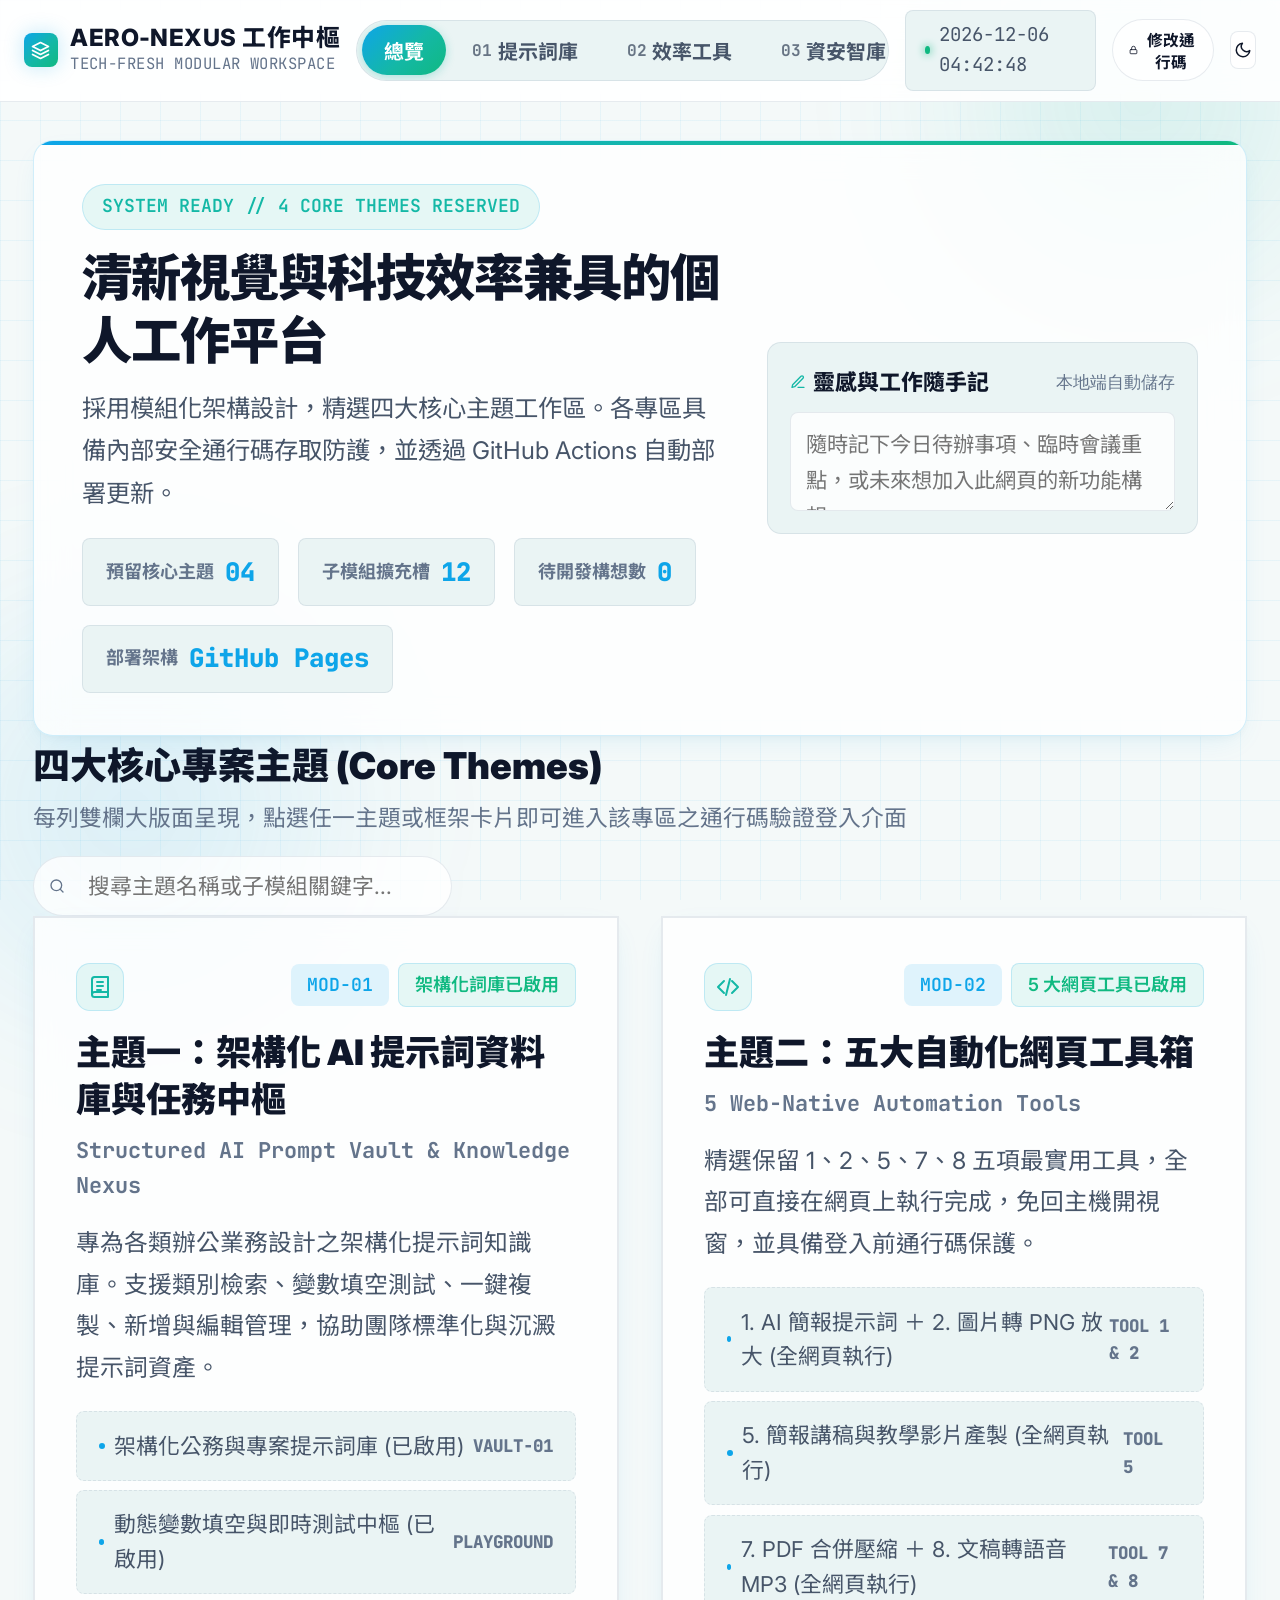
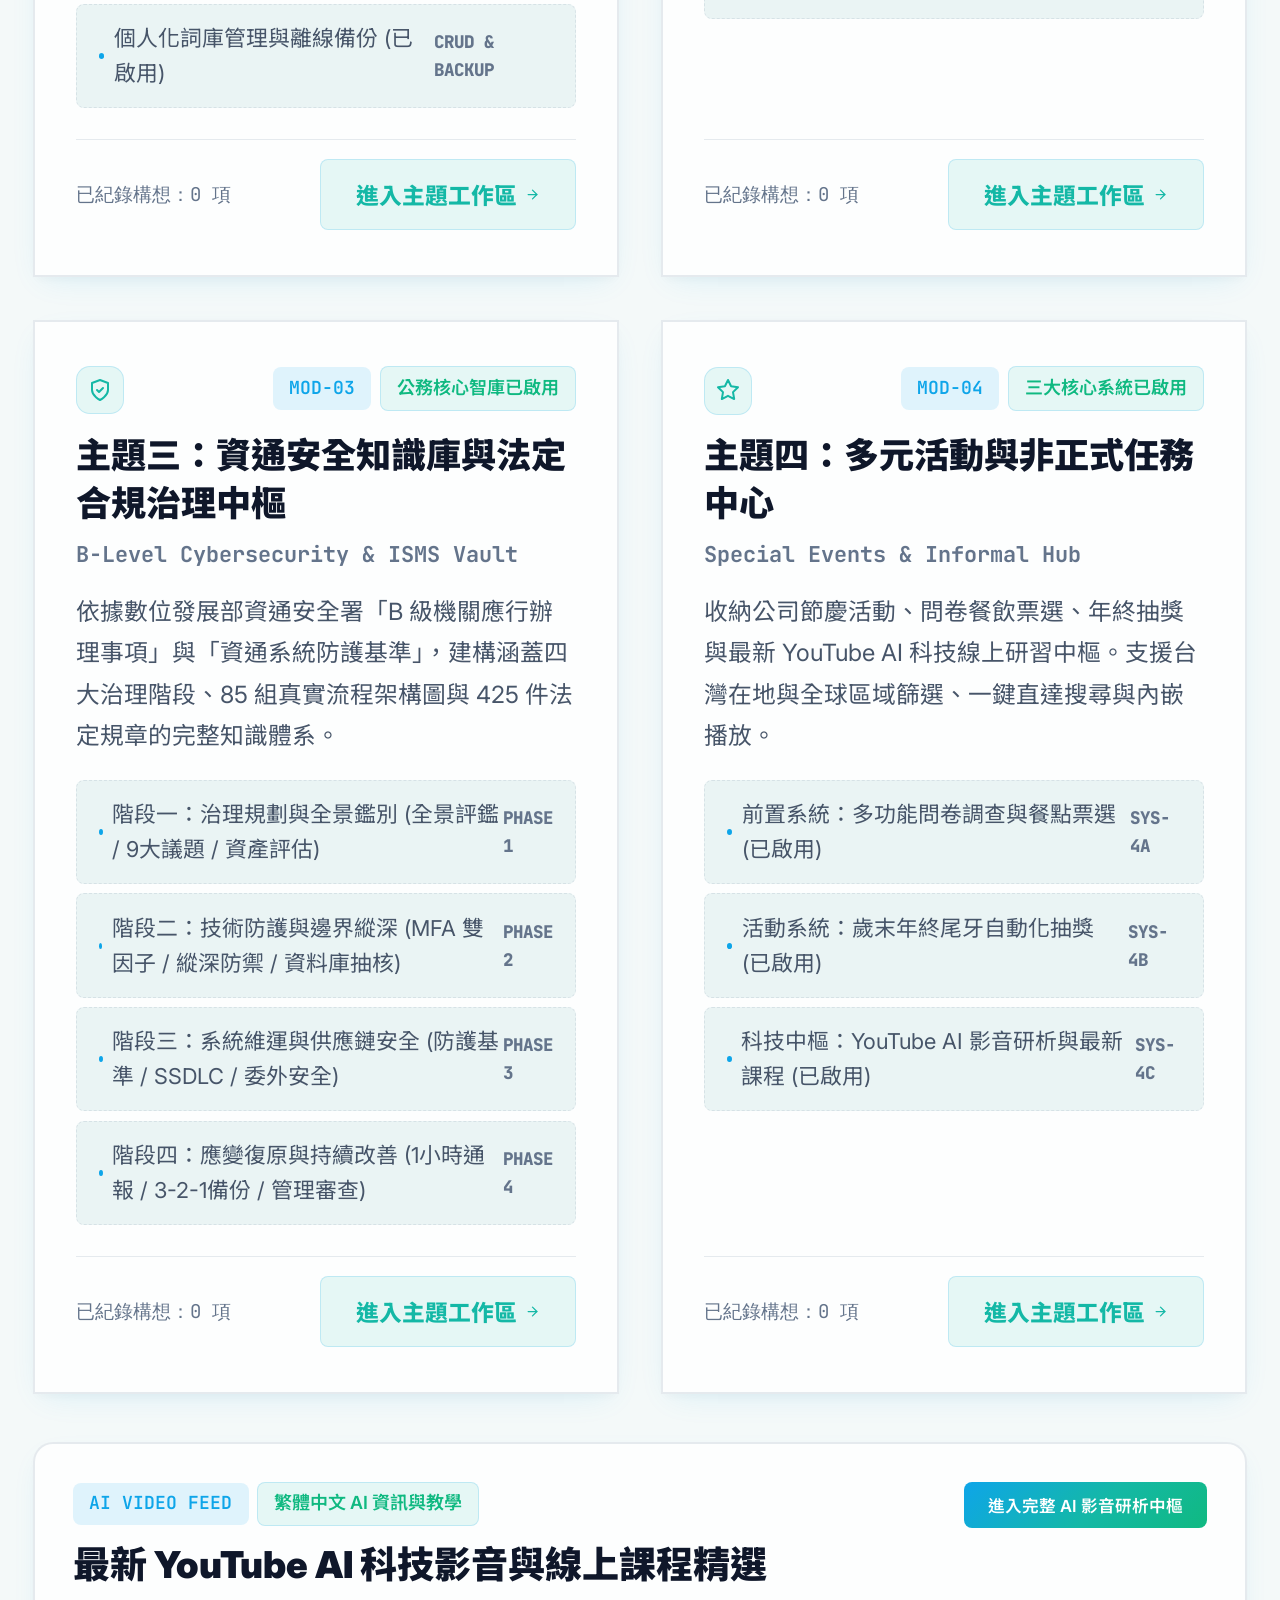
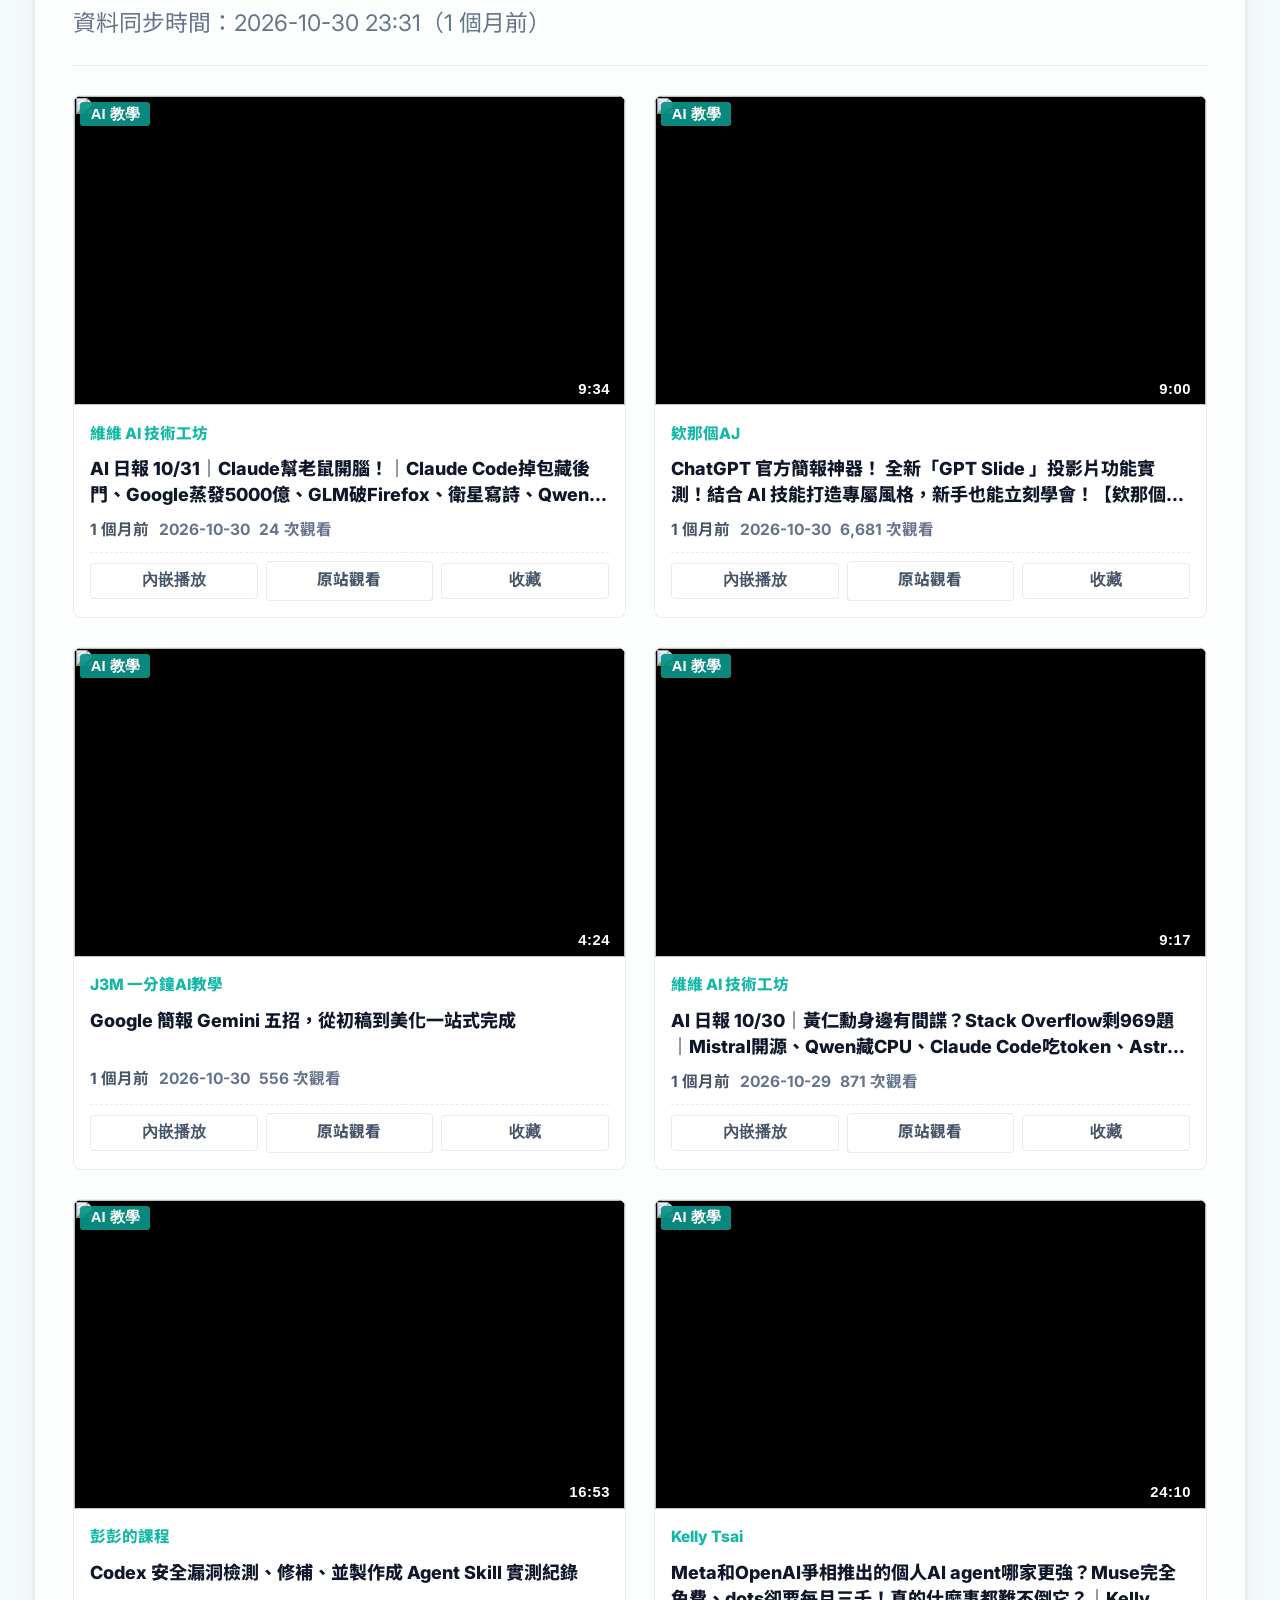
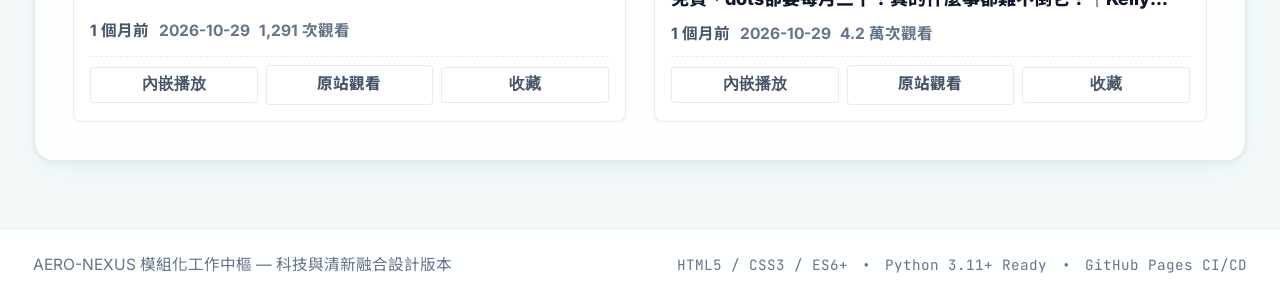
==== commit 8c92e88d: "feat(lottery): 實裝全域單一封閉解析阻尼模型，完美呈現高速狂旋、明顯減速游移與末段懸疑微步" ====
--- a/public/index.html
+++ b/public/index.html
@@ -175,6 +175,6 @@
     <script src="https://cdn.jsdelivr.net/npm/pptxgenjs@3.12.0/dist/pptxgen.bundle.js" crossorigin="anonymous"></script>
     <script src="./js/youtube_ai_data.js?v=20261105v6"></script>
     <script src="./js/knowledge_data.js?v=20261105v6"></script>
-    <script src="./js/app.js?v=20261105v10"></script>
+    <script src="./js/app.js?v=20261105v11"></script>
 </body>
 </html>
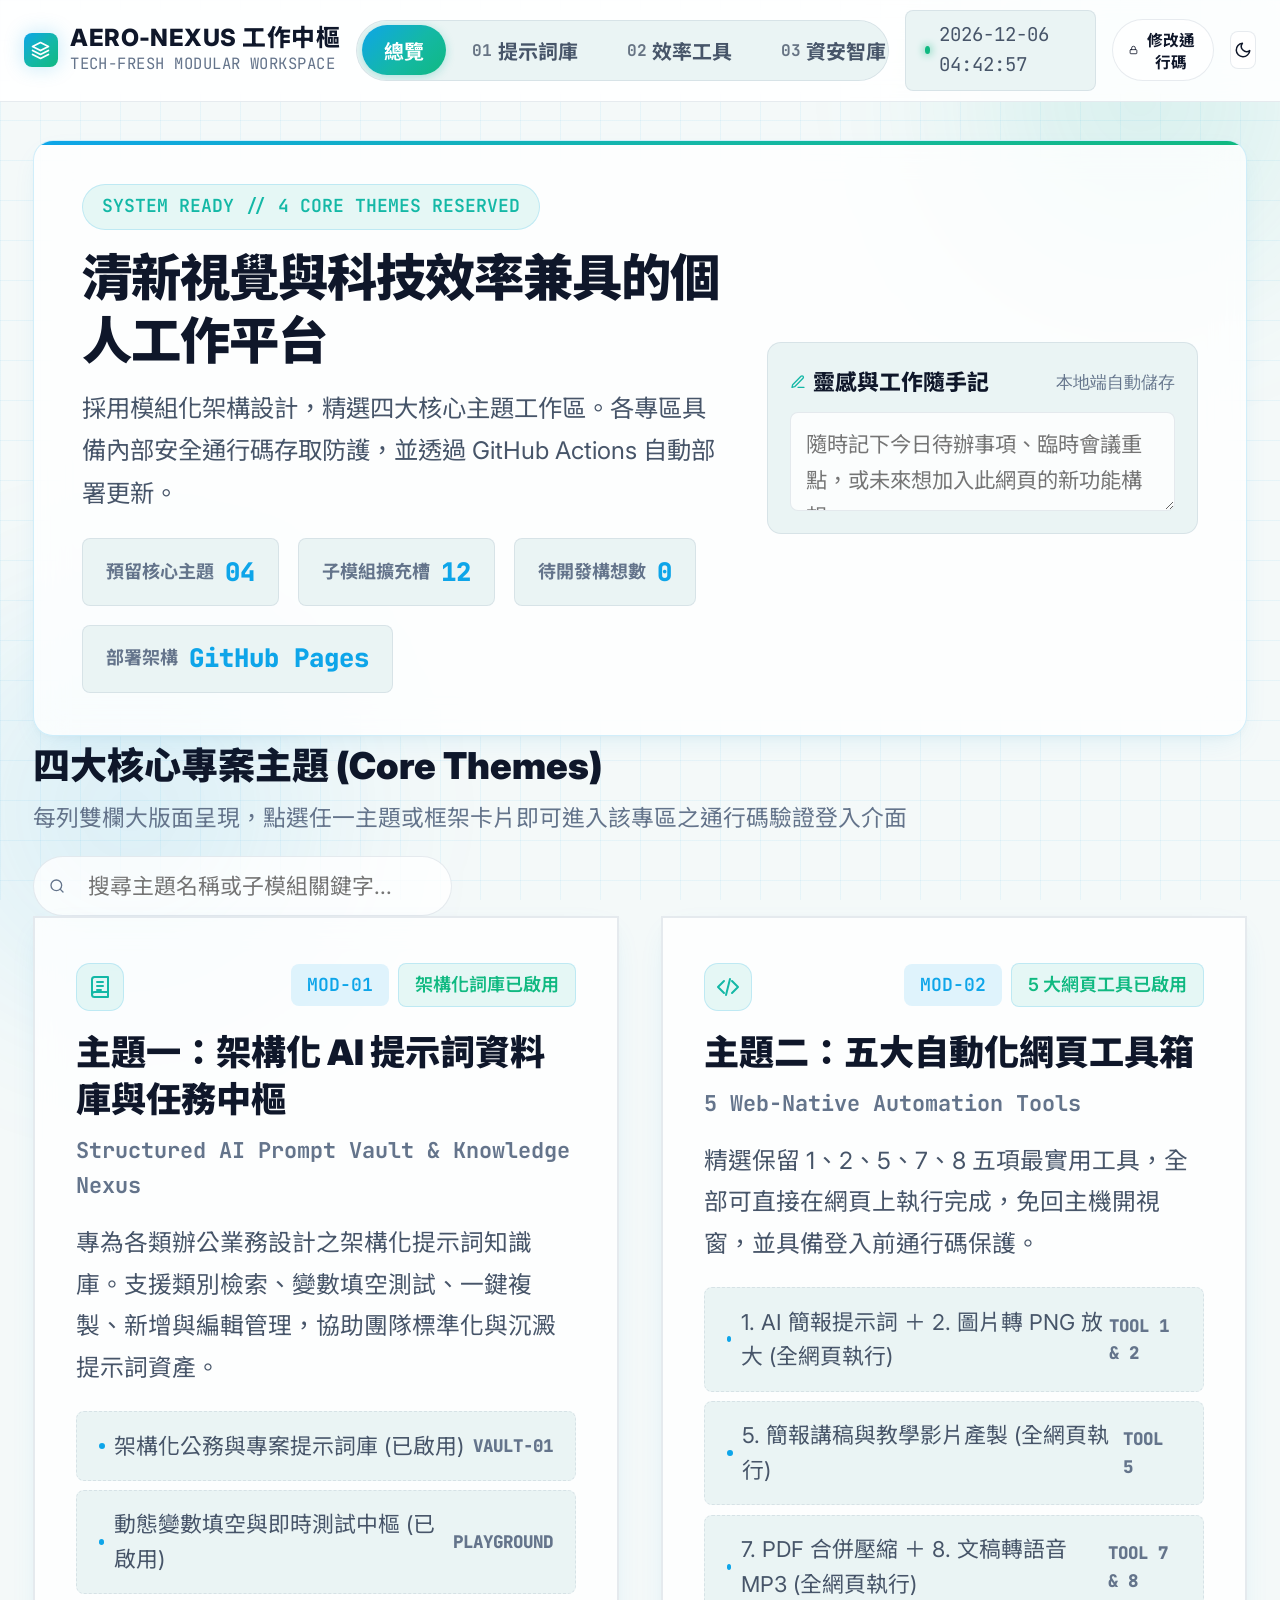
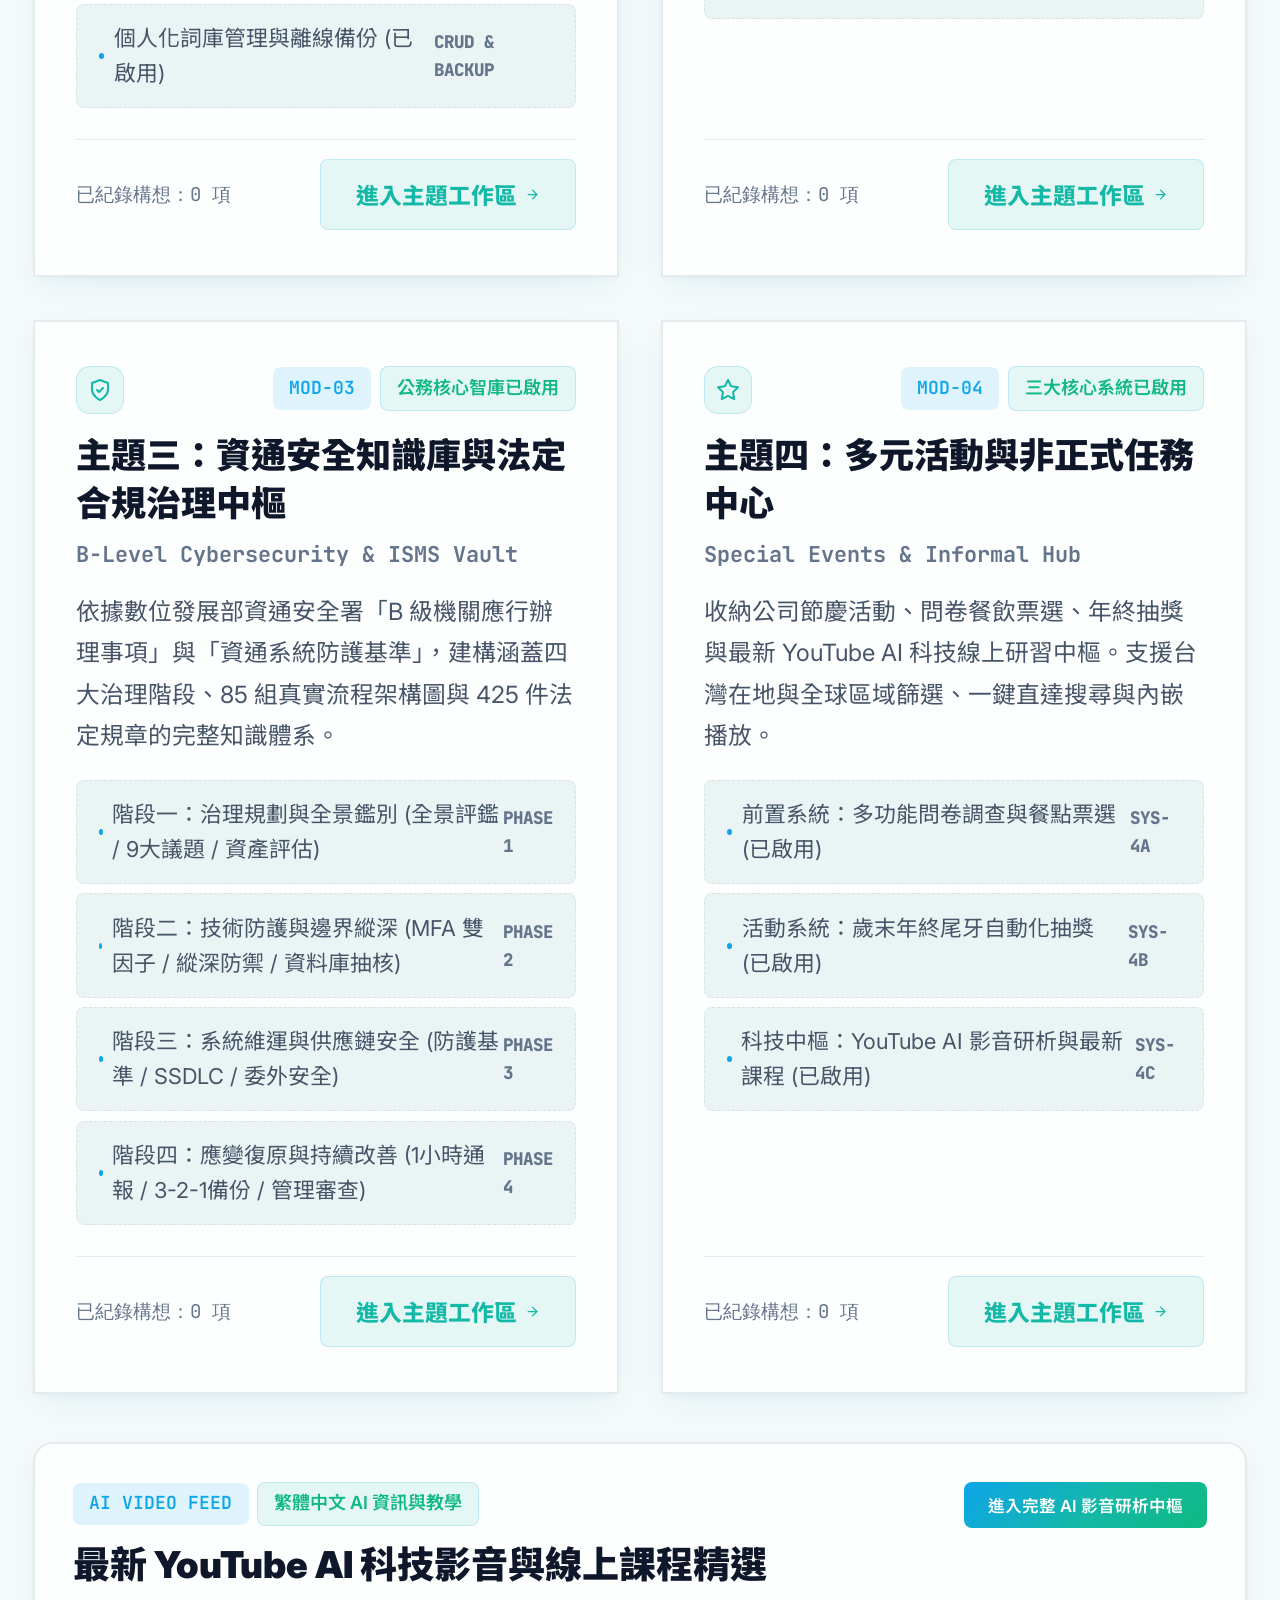
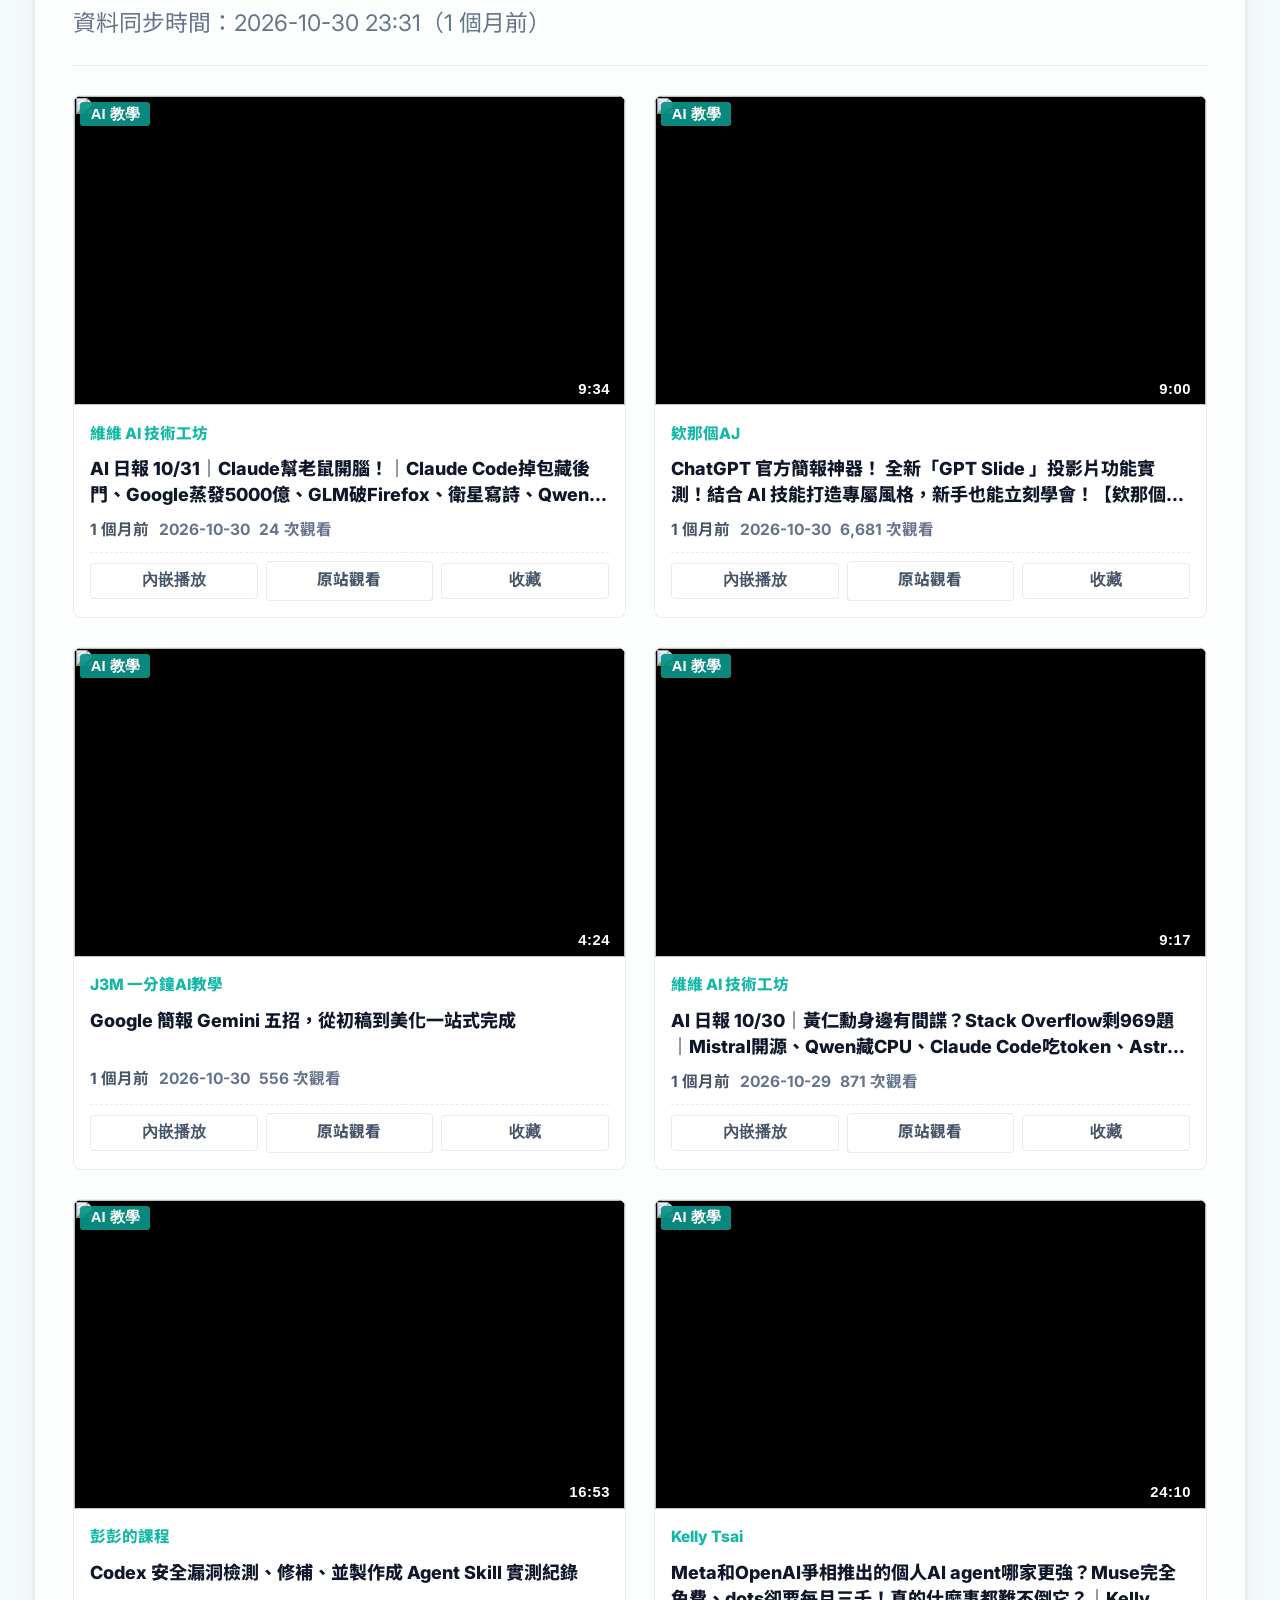
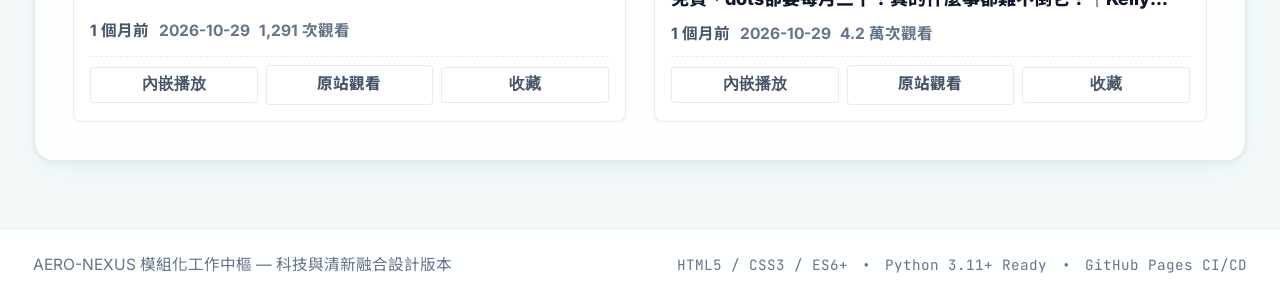
==== commit de4d25a2: "feat: 優化尾牙大輪盤全螢幕 100vw/100vh 劇院佈局，轉盤置中極大化與四角 HUD 懸浮操控" ====
--- a/public/index.html
+++ b/public/index.html
@@ -8,7 +8,7 @@
     <link rel="preconnect" href="https://fonts.googleapis.com" />
     <link rel="preconnect" href="https://fonts.gstatic.com" crossorigin />
     <link href="https://fonts.googleapis.com/css2?family=Inter:wght@400;500;600;700;800&family=JetBrains+Mono:wght@400;500;600;700&family=Noto+Sans+TC:wght@400;500;700;900&display=swap" rel="stylesheet" />
-    <link rel="stylesheet" href="./css/style.css?v=20261105v6" />
+    <link rel="stylesheet" href="./css/style.css?v=20261105v12" />
 </head>
 <body>
     <!-- 科技網格與清新流體光暈背景 -->
@@ -175,6 +175,6 @@
     <script src="https://cdn.jsdelivr.net/npm/pptxgenjs@3.12.0/dist/pptxgen.bundle.js" crossorigin="anonymous"></script>
     <script src="./js/youtube_ai_data.js?v=20261105v6"></script>
     <script src="./js/knowledge_data.js?v=20261105v6"></script>
-    <script src="./js/app.js?v=20261105v11"></script>
+    <script src="./js/app.js?v=20261105v12"></script>
 </body>
 </html>
--- a/public/css/style.css
+++ b/public/css/style.css
@@ -11133,3 +11133,481 @@
         max-width: 280px;
     }
 }
+
+/* ==========================================================================
+   主題四：歲末尾牙 40 人幸運大輪盤全螢幕 100vw x 100vh 劇院級佈局 (中央極大化 + 四角懸浮 HUD)
+   ========================================================================== */
+
+body.is-festive-gala-mode {
+    overflow: hidden !important;
+    width: 100vw !important;
+    height: 100vh !important;
+    position: fixed !important;
+    top: 0 !important;
+    left: 0 !important;
+}
+
+body.is-festive-gala-mode .main-container {
+    width: 100vw !important;
+    height: 100vh !important;
+    max-width: 100vw !important;
+    padding: 0 !important;
+    margin: 0 !important;
+    overflow: hidden !important;
+    position: relative !important;
+}
+
+body.is-festive-gala-mode #focus-section {
+    width: 100vw !important;
+    height: 100vh !important;
+    padding: 0 !important;
+    margin: 0 !important;
+    overflow: hidden !important;
+    position: relative !important;
+}
+
+/* 全螢幕舞台主畫布背景 */
+.festive-fullscreen-stage {
+    position: relative;
+    width: 100vw;
+    height: 100vh;
+    overflow: hidden;
+    background: radial-gradient(circle at 50% 50%, #2e0814 0%, #1a050b 50%, #0c0205 100%);
+}
+
+/* 1. 轉盤極大化置中：置於畫面正中央，尺寸 min(88vh, 88vw)，絕對視覺重心 */
+.wheel-center-stage {
+    position: absolute;
+    top: 50%;
+    left: 50%;
+    transform: translate(-50%, -50%);
+    width: min(88vh, 88vw);
+    height: min(88vh, 88vw);
+    display: flex;
+    align-items: center;
+    justify-content: center;
+    z-index: 10;
+}
+
+.wheel-center-stage .wheel-stage-box {
+    position: relative;
+    width: 100%;
+    height: 100%;
+    max-width: none;
+    aspect-ratio: 1;
+    display: flex;
+    align-items: center;
+    justify-content: center;
+    margin: 0;
+}
+
+.wheel-center-stage .wheel-canvas {
+    width: 100%;
+    height: 100%;
+    border-radius: 50%;
+    display: block;
+    box-shadow:
+        0 24px 70px rgba(0, 0, 0, 0.85),
+        0 0 60px rgba(245, 158, 11, 0.45),
+        inset 0 0 40px rgba(0, 0, 0, 0.6);
+}
+
+.wheel-center-stage .wheel-top-pointer-pin {
+    position: absolute;
+    top: -14px;
+    left: 50%;
+    transform: translateX(-50%);
+    width: min(6.5vh, 6.5vw);
+    height: min(7.5vh, 7.5vw);
+    max-width: 58px;
+    max-height: 68px;
+    z-index: 25;
+    pointer-events: none;
+    filter: drop-shadow(0 8px 16px rgba(0, 0, 0, 0.85));
+    transition: transform 0.06s cubic-bezier(0.18, 0.89, 0.32, 1.28);
+    transform-origin: top center;
+}
+
+.wheel-center-stage .wheel-top-pointer-pin.is-ticking {
+    transform: translateX(-50%) rotate(9deg) scale(1.15);
+}
+
+/* 轉盤中心可點擊互動金質圓鈕 */
+.wheel-center-cap-btn {
+    position: absolute;
+    top: 50%;
+    left: 50%;
+    transform: translate(-50%, -50%);
+    width: 14%;
+    height: 14%;
+    min-width: 68px;
+    min-height: 68px;
+    border-radius: 50%;
+    z-index: 20;
+    background: radial-gradient(circle at 35% 35%, #fef08a 0%, #f59e0b 50%, #b45309 100%);
+    border: 3.5px solid #fef08a;
+    box-shadow: 0 8px 25px rgba(0, 0, 0, 0.8), 0 0 20px rgba(245, 158, 11, 0.6);
+    cursor: pointer;
+    display: flex;
+    flex-direction: column;
+    align-items: center;
+    justify-content: center;
+    transition: transform 0.18s cubic-bezier(0.2, 0.8, 0.2, 1), filter 0.18s ease;
+    user-select: none;
+}
+
+.wheel-center-cap-btn:hover:not(:disabled) {
+    transform: translate(-50%, -50%) scale(1.08);
+    filter: brightness(1.15);
+    box-shadow: 0 10px 30px rgba(0, 0, 0, 0.9), 0 0 28px rgba(245, 158, 11, 0.85);
+}
+
+.wheel-center-cap-btn:active:not(:disabled) {
+    transform: translate(-50%, -50%) scale(0.96);
+}
+
+.wheel-center-cap-btn:disabled {
+    opacity: 0.6;
+    cursor: not-allowed;
+    filter: grayscale(0.5);
+}
+
+.wheel-center-cap-btn .center-cap-seal {
+    font-size: clamp(1.1rem, 2.2vw, 1.55rem);
+    font-weight: 900;
+    color: #78350f;
+    line-height: 1;
+    text-shadow: 0 1px 2px rgba(254, 240, 138, 0.8);
+}
+
+.wheel-center-cap-btn .center-cap-sub {
+    font-size: clamp(0.52rem, 0.9vw, 0.72rem);
+    font-weight: 900;
+    color: #92400e;
+    letter-spacing: 0.12em;
+    line-height: 1;
+    margin-top: 2px;
+}
+
+/* 2. 左上角懸浮區 (top: 24px; left: 24px) */
+.stage-hud-top-left {
+    position: fixed;
+    top: 24px;
+    left: 24px;
+    z-index: 30;
+    max-width: 420px;
+    background: rgba(22, 7, 10, 0.76);
+    backdrop-filter: blur(14px);
+    -webkit-backdrop-filter: blur(14px);
+    border: 1.5px solid rgba(245, 158, 11, 0.45);
+    border-radius: 16px;
+    padding: 16px 20px;
+    box-shadow: 0 12px 35px rgba(0, 0, 0, 0.65);
+    display: flex;
+    flex-direction: column;
+    gap: 6px;
+}
+
+.hud-kicker-tag {
+    font-family: "JetBrains Mono", monospace;
+    font-size: 0.75rem;
+    font-weight: 800;
+    color: #fca5a5;
+    letter-spacing: 0.1em;
+}
+
+.hud-stage-title {
+    font-size: 1.25rem;
+    font-weight: 900;
+    color: #fef08a;
+    margin: 0;
+    line-height: 1.3;
+    text-shadow: 0 2px 6px rgba(0, 0, 0, 0.8);
+}
+
+.hud-prize-banner {
+    display: flex;
+    align-items: baseline;
+    gap: 8px;
+    flex-wrap: wrap;
+    background: rgba(220, 38, 38, 0.25);
+    border: 1px solid rgba(220, 38, 38, 0.5);
+    border-radius: 10px;
+    padding: 6px 12px;
+}
+
+.hud-prize-label {
+    font-size: 0.75rem;
+    font-weight: 700;
+    color: #fca5a5;
+}
+
+.hud-prize-name {
+    font-size: 1.15rem;
+    font-weight: 800;
+    color: #fef3c7;
+}
+
+.hud-prize-amount {
+    font-size: 1.25rem;
+    font-weight: 900;
+    color: #fbbf24;
+    text-shadow: 0 0 10px rgba(245, 158, 11, 0.5);
+}
+
+.hud-pool-counter {
+    font-size: 0.85rem;
+    font-weight: 700;
+    color: #fef3c7;
+    opacity: 0.95;
+}
+
+.hud-quick-nav-bar {
+    display: flex;
+    flex-wrap: wrap;
+    gap: 6px;
+    margin-top: 4px;
+}
+
+.hud-micro-pill {
+    background: rgba(245, 158, 11, 0.15);
+    border: 1px solid rgba(245, 158, 11, 0.4);
+    color: #fef3c7;
+    padding: 3px 10px;
+    font-size: 0.76rem;
+    font-weight: 700;
+    border-radius: var(--radius-pill);
+    cursor: pointer;
+    transition: all 0.2s ease;
+}
+
+.hud-micro-pill:hover {
+    background: rgba(245, 158, 11, 0.35);
+    border-color: #fef08a;
+    color: #ffffff;
+}
+
+.hud-micro-pill.is-exit:hover {
+    background: rgba(220, 38, 38, 0.4);
+    border-color: #f87171;
+}
+
+/* 3. 右上角懸浮區 (top: 24px; right: 24px) */
+.stage-hud-top-right {
+    position: fixed;
+    top: 24px;
+    right: 24px;
+    z-index: 30;
+    width: clamp(300px, 26vw, 420px);
+}
+
+.stage-hud-top-right .wheel-radar-hud {
+    width: 100%;
+    background: rgba(15, 15, 24, 0.92);
+    backdrop-filter: blur(14px);
+    -webkit-backdrop-filter: blur(14px);
+    border: 2px solid #f59e0b;
+    border-radius: 16px;
+    padding: 12px 18px;
+    box-shadow: 0 12px 35px rgba(0, 0, 0, 0.7), inset 0 0 20px rgba(245, 158, 11, 0.22);
+    display: flex;
+    flex-direction: column;
+    align-items: center;
+    gap: 6px;
+}
+
+.stage-hud-top-right .wheel-hud-target-name {
+    font-size: clamp(2.0rem, 2.7vw, 2.7rem);
+    font-weight: 900;
+    color: #fef08a;
+    text-shadow: 0 0 20px rgba(245, 158, 11, 0.9), 0 2px 8px rgba(0, 0, 0, 0.95);
+    text-align: center;
+    width: 100%;
+    line-height: 1.2;
+    white-space: nowrap;
+    overflow: hidden;
+    text-overflow: ellipsis;
+}
+
+/* 4. 左下角控制區 (bottom: 24px; left: 24px; 毛玻璃半透明，hover不透明) */
+.stage-hud-bottom-left {
+    position: fixed;
+    bottom: 24px;
+    left: 24px;
+    z-index: 30;
+    background: rgba(22, 10, 14, 0.45);
+    backdrop-filter: blur(14px);
+    -webkit-backdrop-filter: blur(14px);
+    border: 1.5px solid rgba(245, 158, 11, 0.3);
+    border-radius: 16px;
+    padding: 12px 16px;
+    opacity: 0.82;
+    transition: all 0.3s cubic-bezier(0.2, 0.8, 0.2, 1);
+    display: flex;
+    flex-direction: column;
+    gap: 10px;
+    max-width: 380px;
+}
+
+.stage-hud-bottom-left:hover {
+    opacity: 1;
+    background: rgba(22, 10, 14, 0.92);
+    border-color: rgba(245, 158, 11, 0.75);
+    box-shadow: 0 12px 36px rgba(0, 0, 0, 0.75);
+}
+
+.hud-control-header {
+    display: flex;
+    align-items: center;
+    justify-content: space-between;
+}
+
+.hud-control-title {
+    font-size: 0.85rem;
+    font-weight: 800;
+    color: #fbbf24;
+}
+
+.hud-control-hint {
+    font-size: 0.72rem;
+    color: #fca5a5;
+}
+
+.hud-tools-actions-row {
+    display: flex;
+    gap: 8px;
+    flex-wrap: wrap;
+}
+
+/* 5. 右下角啟動區 (bottom: 24px; right: 24px) */
+.stage-hud-bottom-right {
+    position: fixed;
+    bottom: 24px;
+    right: 24px;
+    z-index: 30;
+    display: flex;
+    flex-direction: column;
+    align-items: flex-end;
+    gap: 8px;
+}
+
+.wheel-spin-main-btn.is-grand-cta {
+    background: linear-gradient(135deg, #b91c1c 0%, #dc2626 50%, #b45309 100%);
+    border: 2.5px solid #fbbf24;
+    color: #ffffff;
+    font-size: 1.25rem;
+    font-weight: 900;
+    letter-spacing: 0.06em;
+    padding: 14px 34px;
+    border-radius: var(--radius-pill);
+    cursor: pointer;
+    box-shadow: 0 10px 30px rgba(220, 38, 38, 0.65), 0 0 20px rgba(245, 158, 11, 0.45);
+    display: flex;
+    align-items: center;
+    justify-content: center;
+    gap: 0.65rem;
+    transition: all var(--transition-smooth);
+    min-width: 320px;
+}
+
+.wheel-spin-main-btn.is-grand-cta:hover:not(:disabled) {
+    transform: translateY(-2px) scale(1.02);
+    box-shadow: 0 14px 36px rgba(220, 38, 38, 0.8), 0 0 30px rgba(245, 158, 11, 0.7);
+    border-color: #fef08a;
+}
+
+.hud-spin-shortcut-hint {
+    font-size: 0.82rem;
+    font-weight: 700;
+    color: #fef08a;
+    text-shadow: 0 1px 4px rgba(0, 0, 0, 0.9);
+    opacity: 0.9;
+    text-align: right;
+}
+
+/* 全螢幕獲獎者浮動展示卡 */
+.grand-winners-showcase.is-fullscreen-showcase {
+    position: fixed;
+    bottom: 105px;
+    left: 50%;
+    transform: translateX(-50%);
+    z-index: 28;
+    display: flex;
+    gap: 16px;
+    justify-content: center;
+    max-width: 80vw;
+    pointer-events: none;
+}
+
+.grand-winners-showcase.is-fullscreen-showcase .grand-winner-card {
+    pointer-events: auto;
+    min-width: 260px;
+    box-shadow: 0 12px 35px rgba(0, 0, 0, 0.85);
+}
+
+/* 全螢幕抽屜 (獎項加碼設定) */
+.stage-config-drawer.is-fullscreen-drawer {
+    position: fixed;
+    top: 0;
+    left: 0;
+    width: 100vw;
+    z-index: 60;
+    background: rgba(15, 15, 22, 0.96);
+    backdrop-filter: blur(20px);
+    border-bottom: 2px solid #f59e0b;
+    padding: 20px 32px;
+    box-shadow: 0 20px 50px rgba(0, 0, 0, 0.85);
+    transition: transform 0.3s ease;
+}
+
+.stage-config-drawer.is-fullscreen-drawer.is-hidden {
+    transform: translateY(-100%);
+    pointer-events: none;
+}
+
+/* 全螢幕紅榜歷史滑出抽屜 */
+.stage-history-drawer {
+    position: fixed;
+    top: 0;
+    right: 0;
+    width: clamp(340px, 35vw, 540px);
+    height: 100vh;
+    z-index: 60;
+    background: rgba(18, 12, 16, 0.96);
+    backdrop-filter: blur(20px);
+    border-left: 2px solid #f59e0b;
+    padding: 24px;
+    box-shadow: -15px 0 45px rgba(0, 0, 0, 0.85);
+    display: flex;
+    flex-direction: column;
+    gap: 16px;
+    transition: transform 0.35s cubic-bezier(0.2, 0.8, 0.2, 1);
+    overflow-y: auto;
+}
+
+.stage-history-drawer.is-hidden {
+    transform: translateX(100%);
+    pointer-events: none;
+}
+
+.history-actions-row {
+    display: flex;
+    gap: 8px;
+    align-items: center;
+}
+
+.hud-close-drawer-btn {
+    background: rgba(220, 38, 38, 0.3);
+    border: 1px solid rgba(220, 38, 38, 0.6);
+    color: #fca5a5;
+    padding: 4px 12px;
+    border-radius: var(--radius-pill);
+    font-size: 0.8rem;
+    font-weight: 700;
+    cursor: pointer;
+}
+
+.hud-close-drawer-btn:hover {
+    background: rgba(220, 38, 38, 0.5);
+    color: #ffffff;
+}
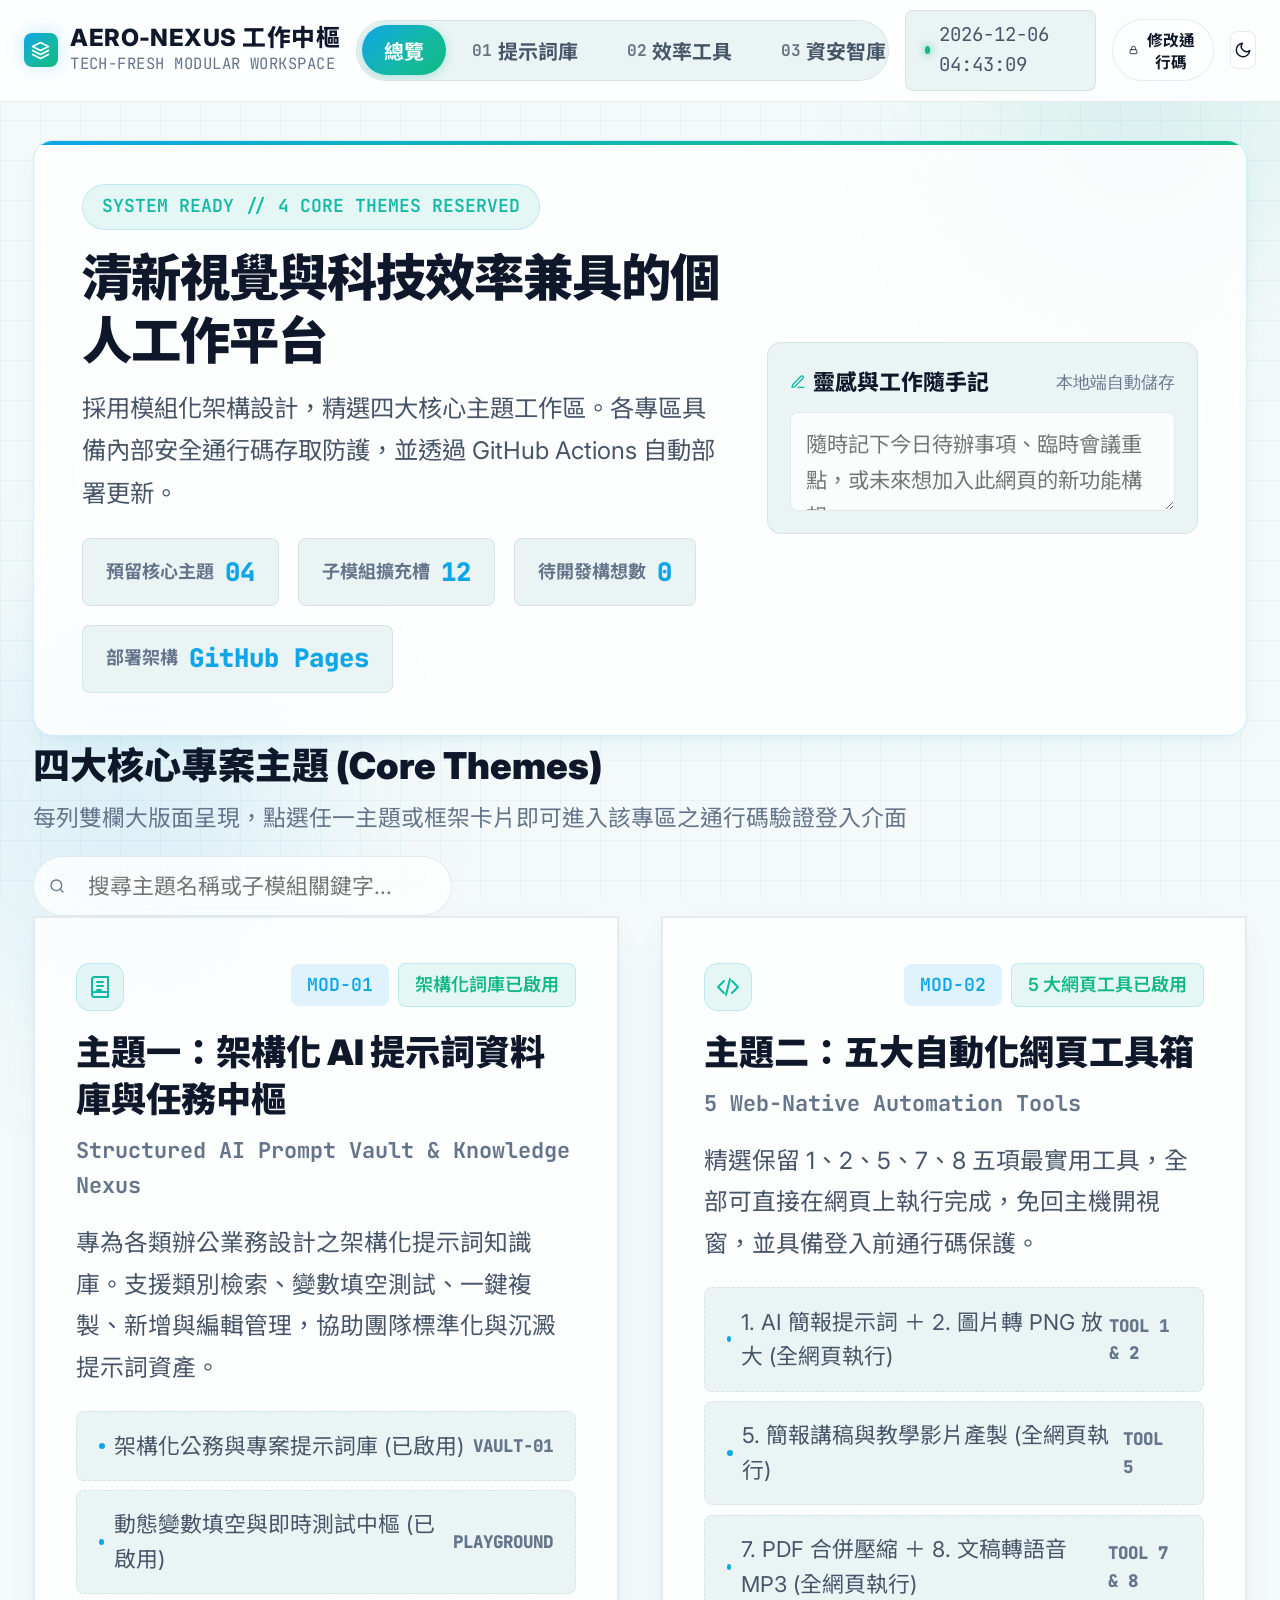
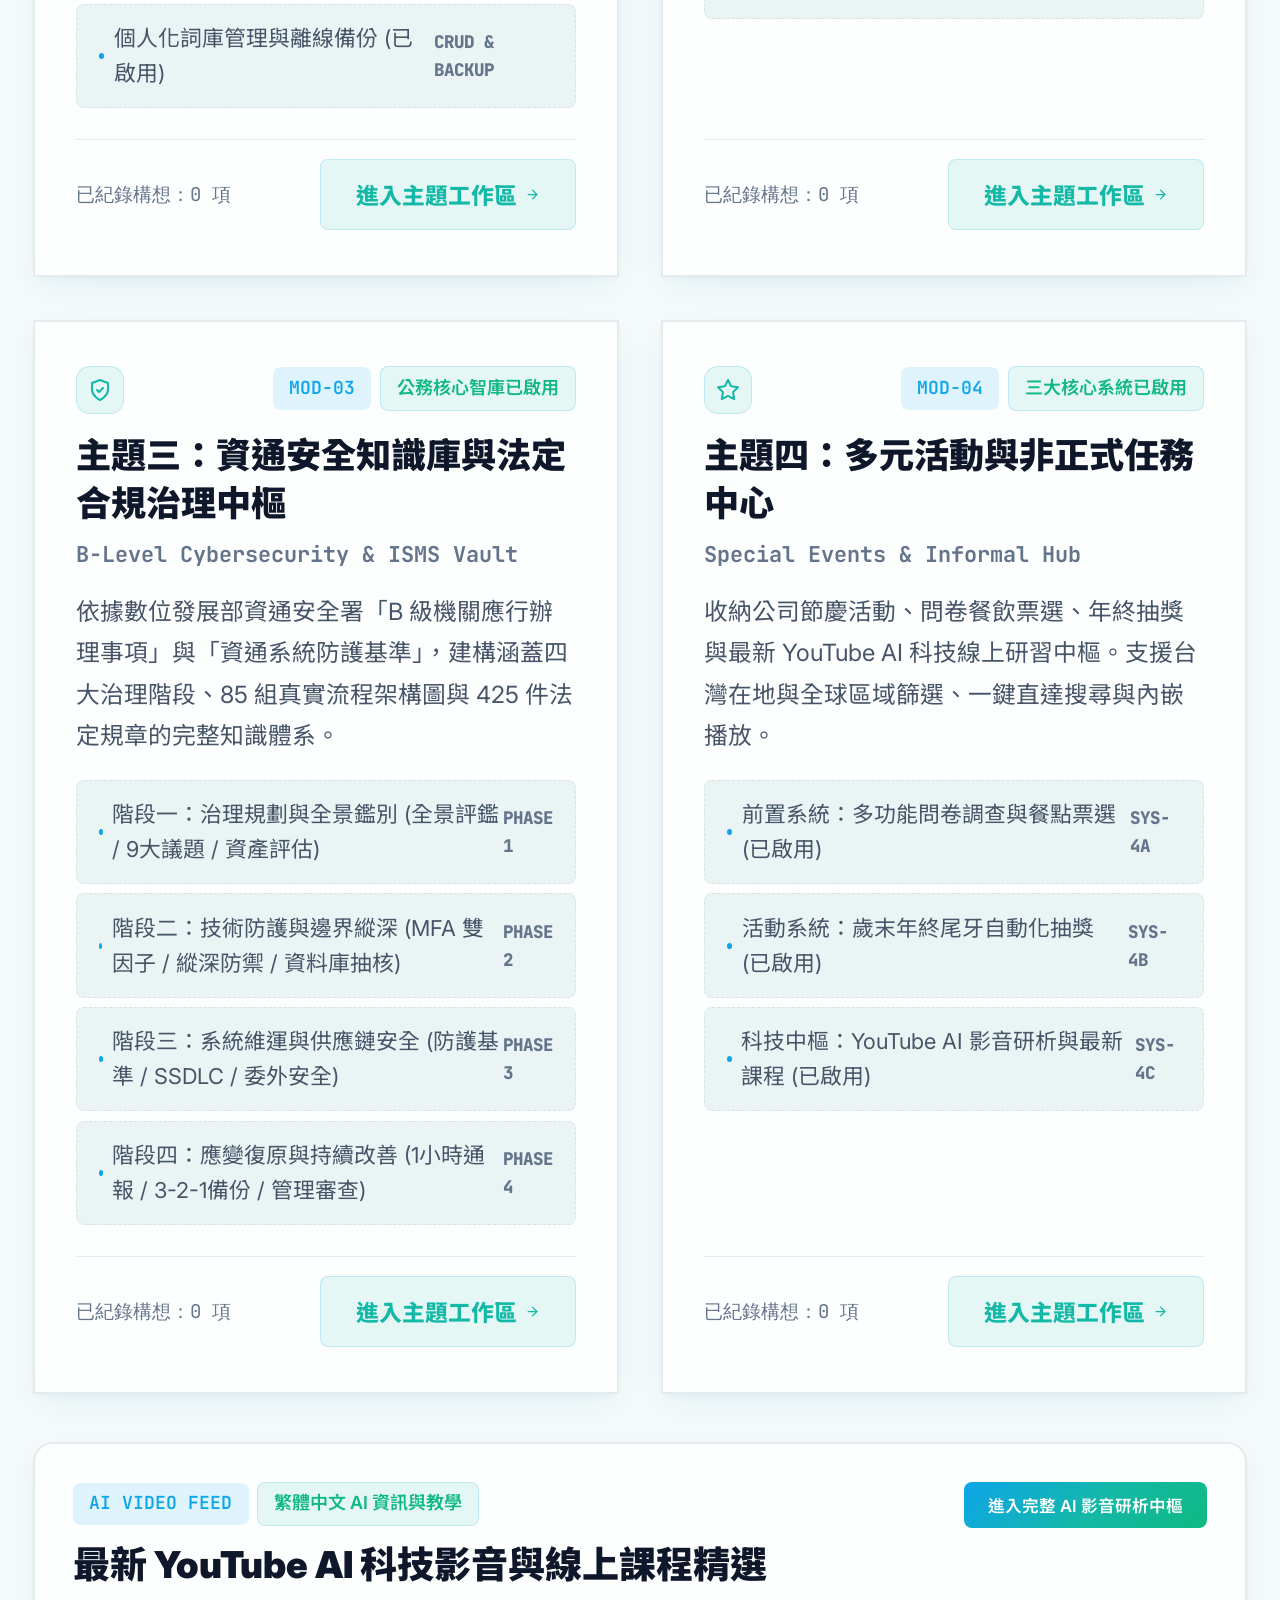
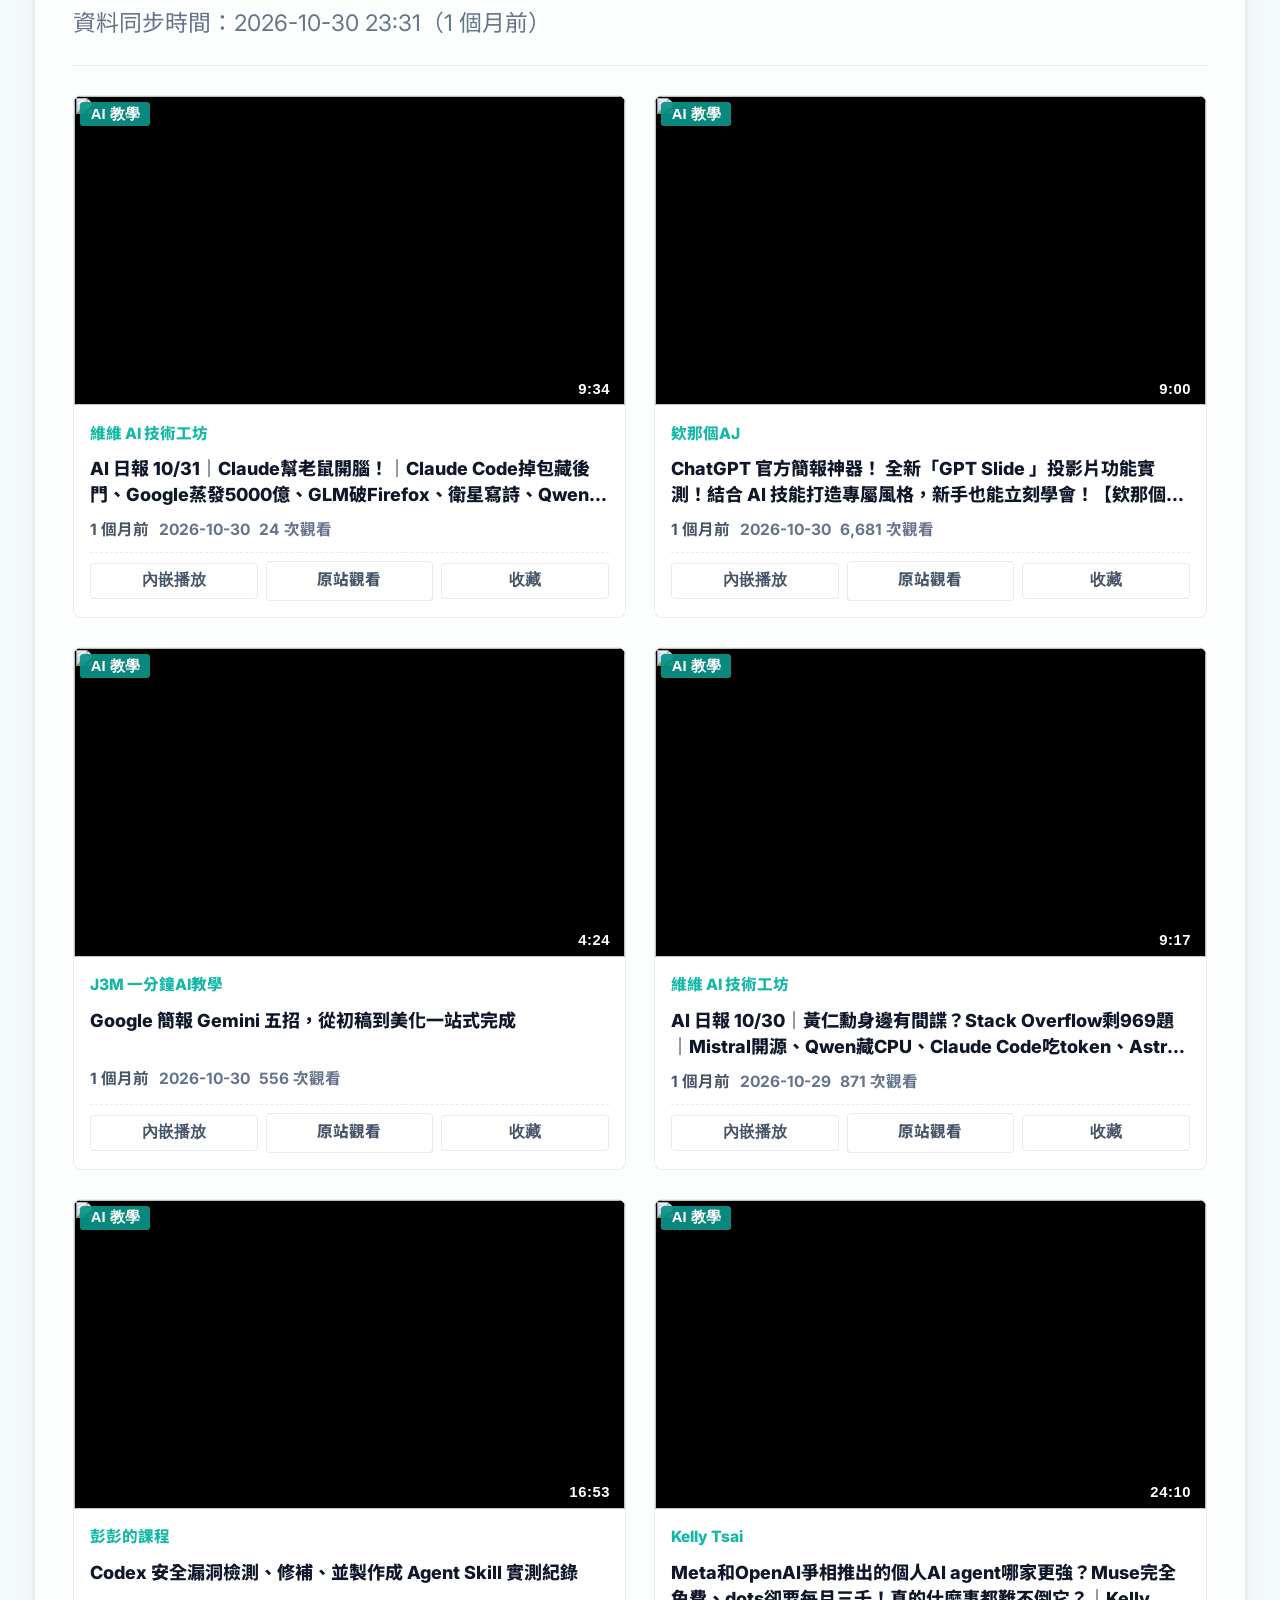
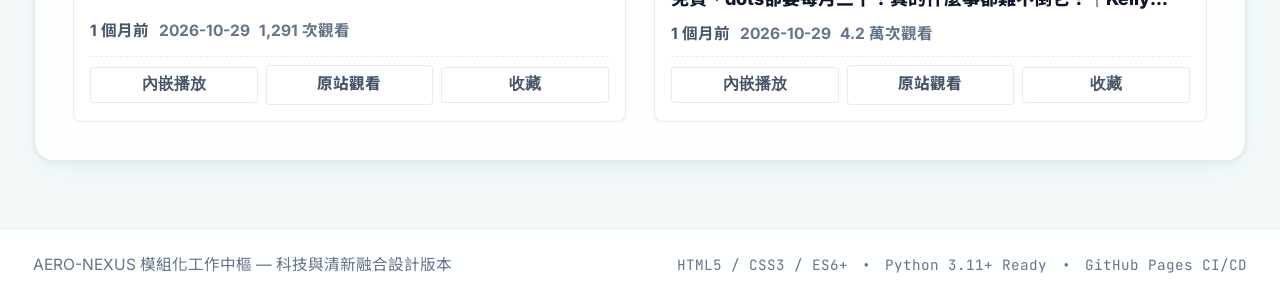
==== commit d9ab41e1: "fix: 補全相容 theme-04-draw 路由全螢幕狀態並升級快取版本至 v13" ====
--- a/public/index.html
+++ b/public/index.html
@@ -8,7 +8,7 @@
     <link rel="preconnect" href="https://fonts.googleapis.com" />
     <link rel="preconnect" href="https://fonts.gstatic.com" crossorigin />
     <link href="https://fonts.googleapis.com/css2?family=Inter:wght@400;500;600;700;800&family=JetBrains+Mono:wght@400;500;600;700&family=Noto+Sans+TC:wght@400;500;700;900&display=swap" rel="stylesheet" />
-    <link rel="stylesheet" href="./css/style.css?v=20261105v12" />
+    <link rel="stylesheet" href="./css/style.css?v=20261105v13" />
 </head>
 <body>
     <!-- 科技網格與清新流體光暈背景 -->
@@ -175,6 +175,6 @@
     <script src="https://cdn.jsdelivr.net/npm/pptxgenjs@3.12.0/dist/pptxgen.bundle.js" crossorigin="anonymous"></script>
     <script src="./js/youtube_ai_data.js?v=20261105v6"></script>
     <script src="./js/knowledge_data.js?v=20261105v6"></script>
-    <script src="./js/app.js?v=20261105v12"></script>
+    <script src="./js/app.js?v=20261105v13"></script>
 </body>
 </html>
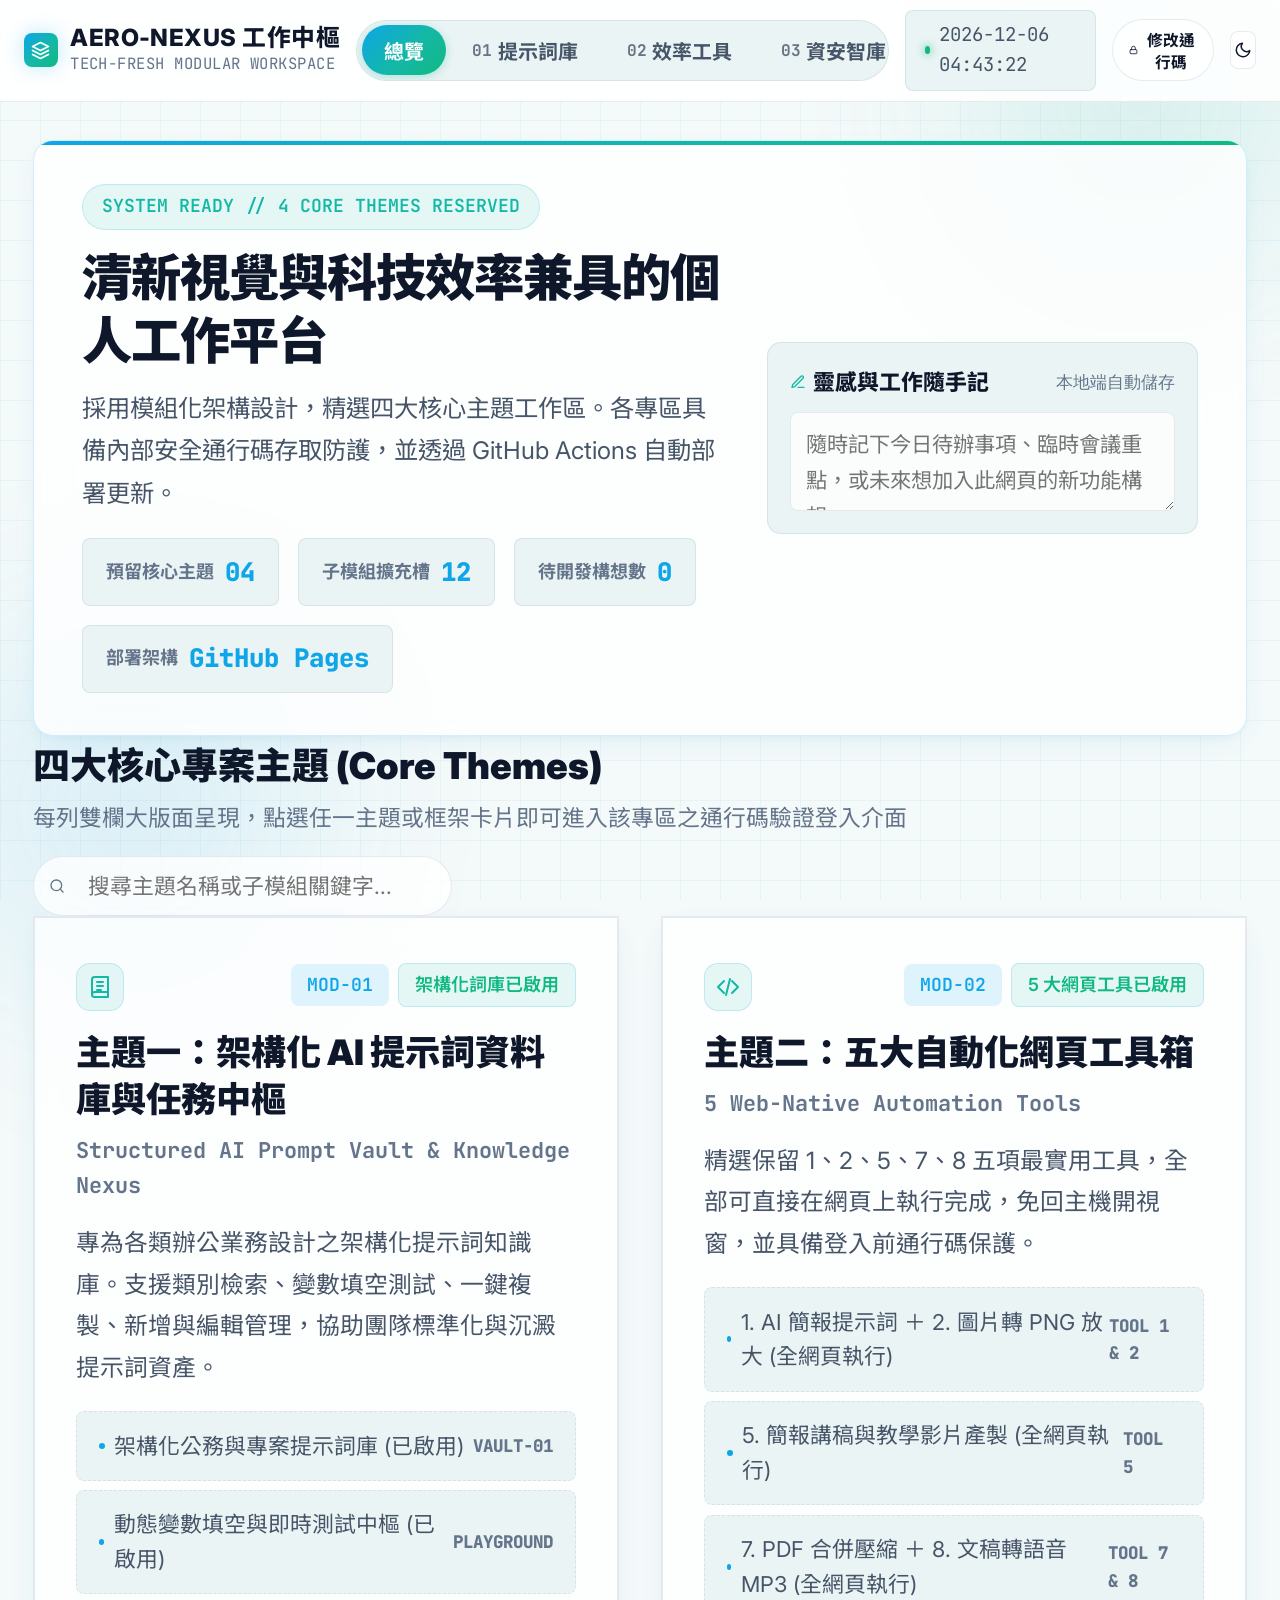
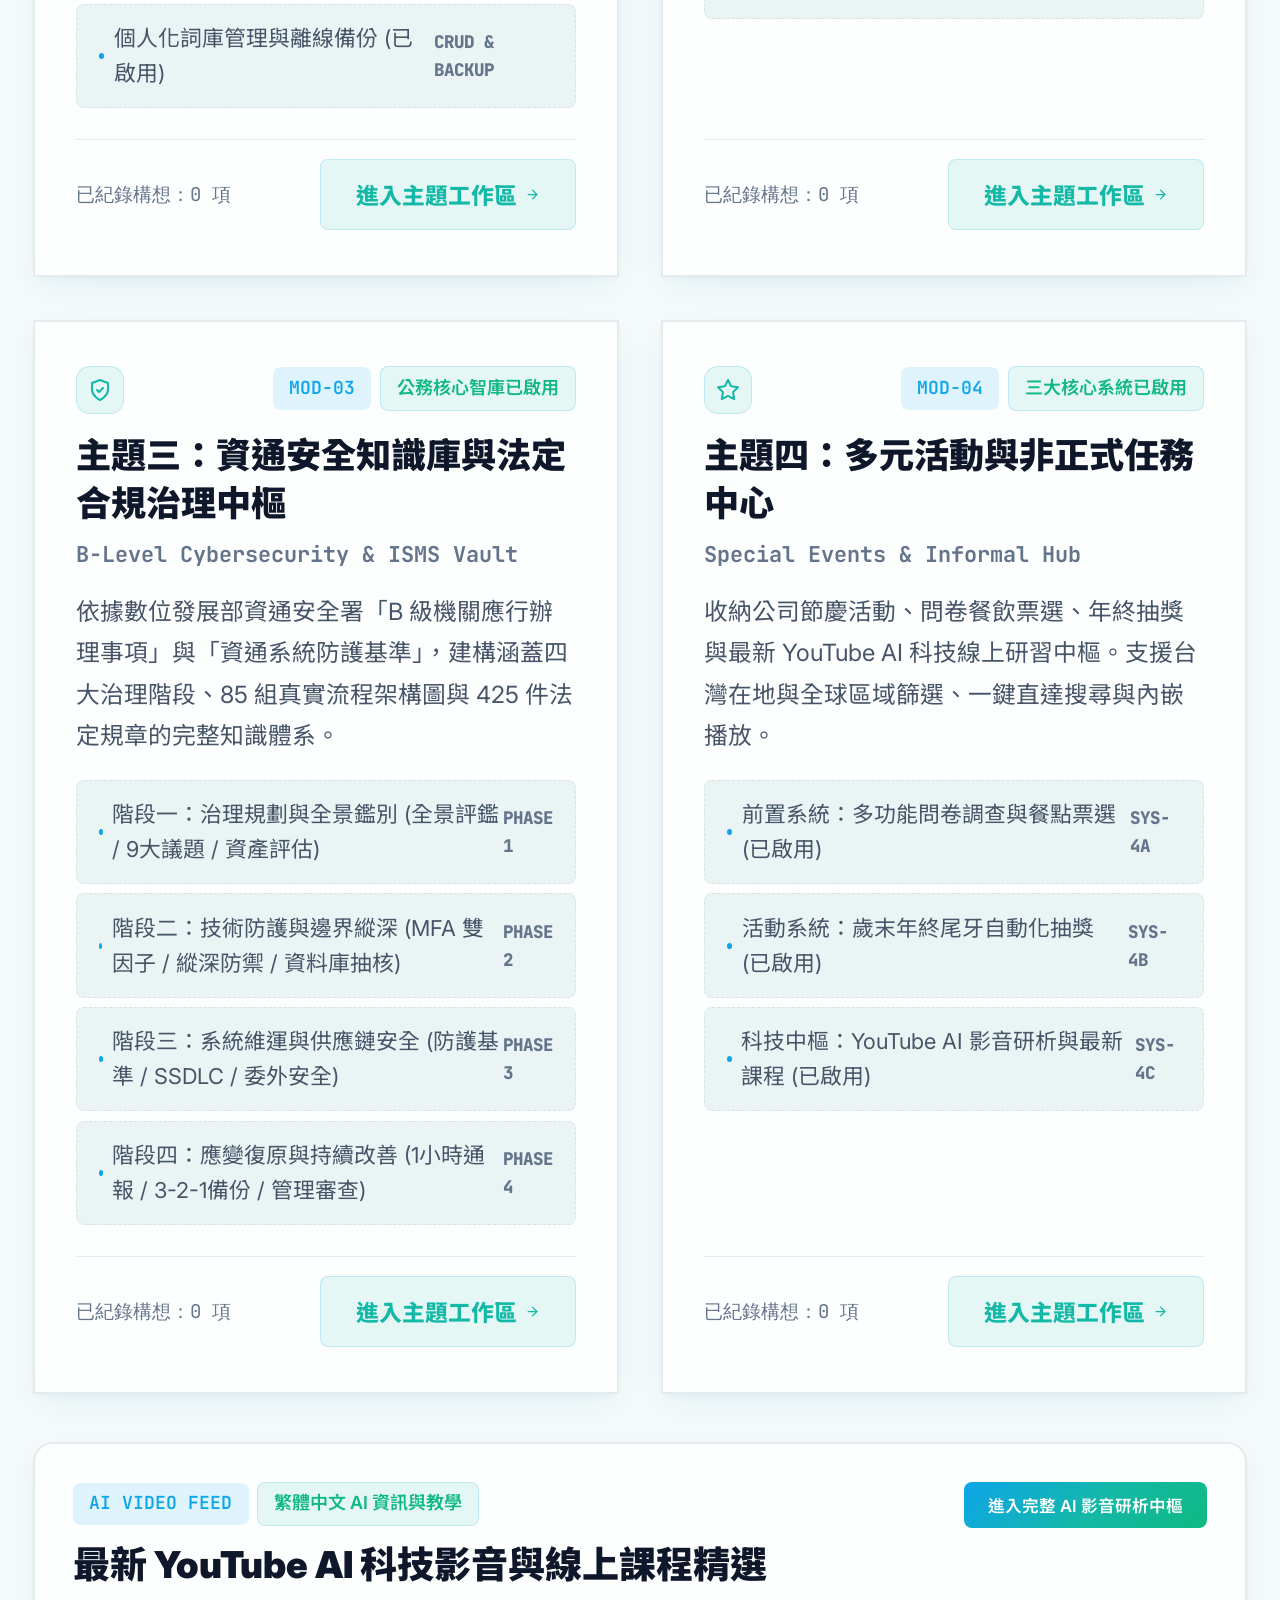
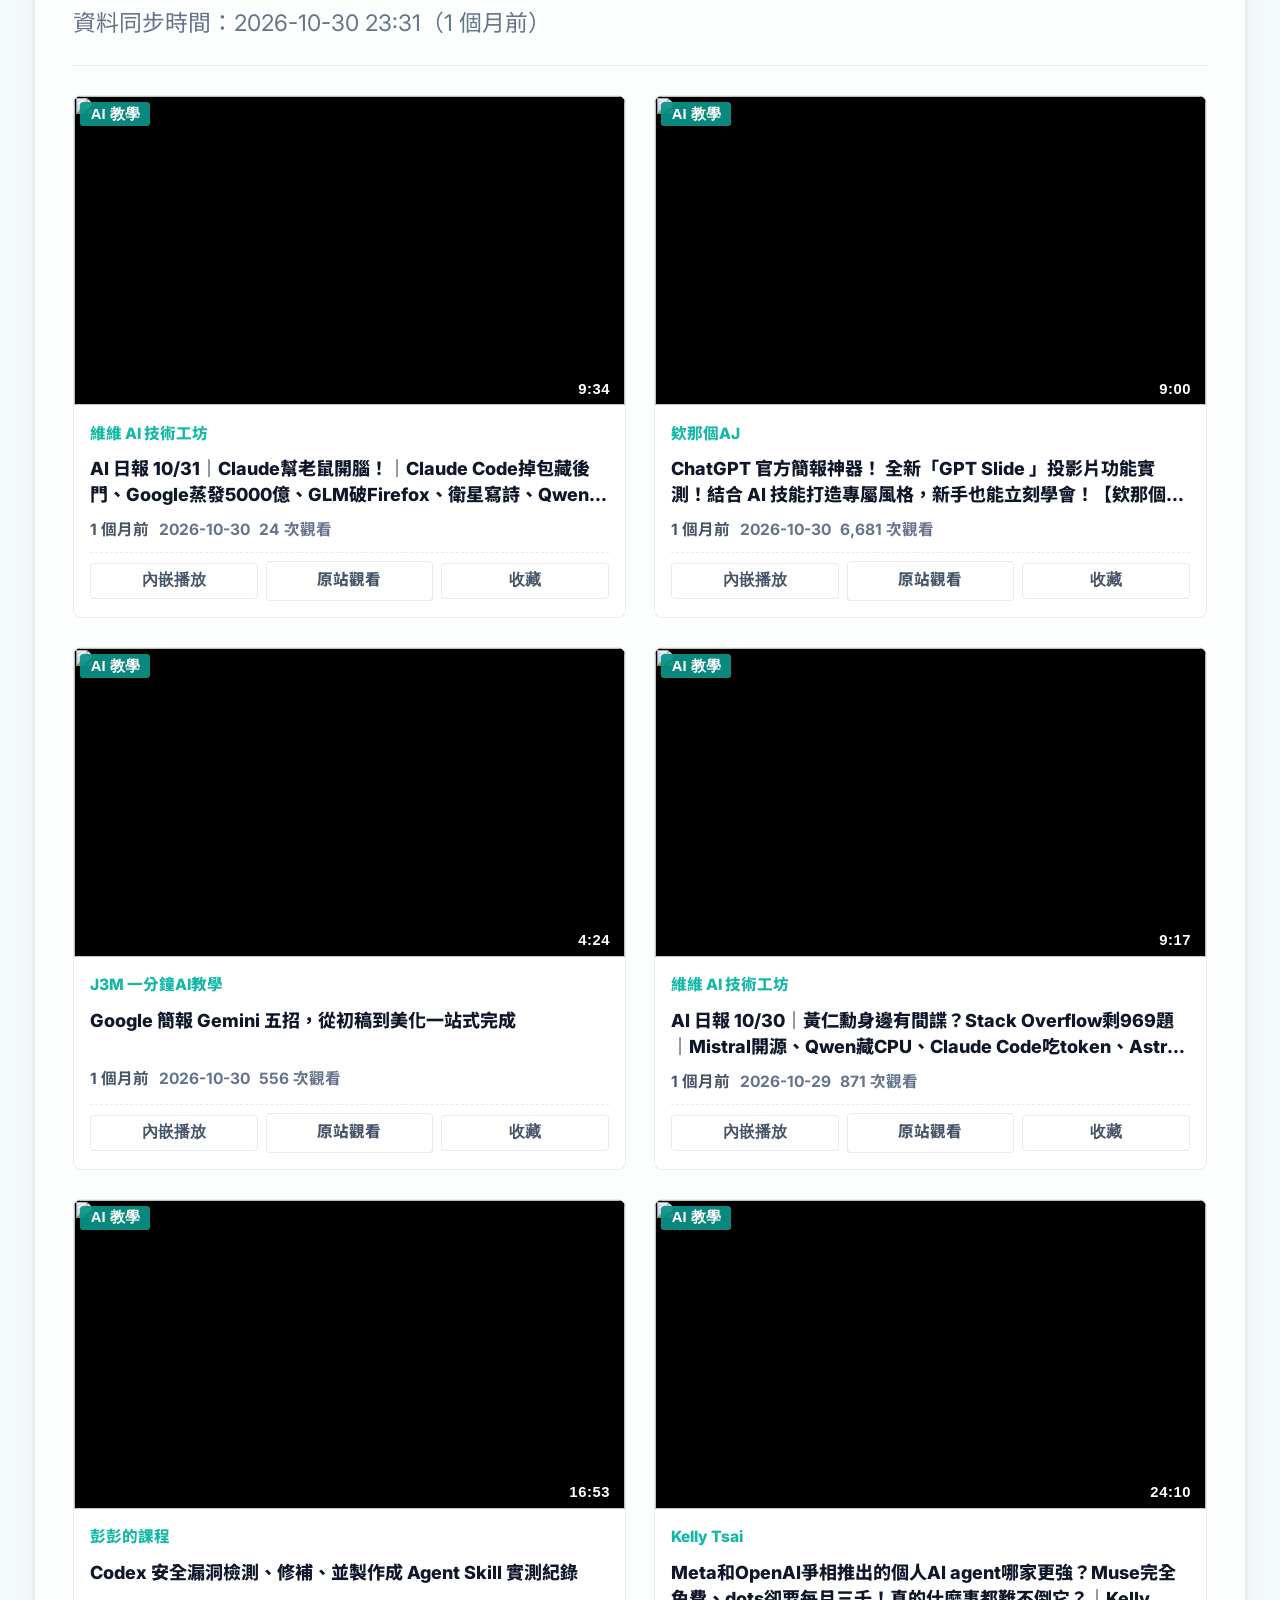
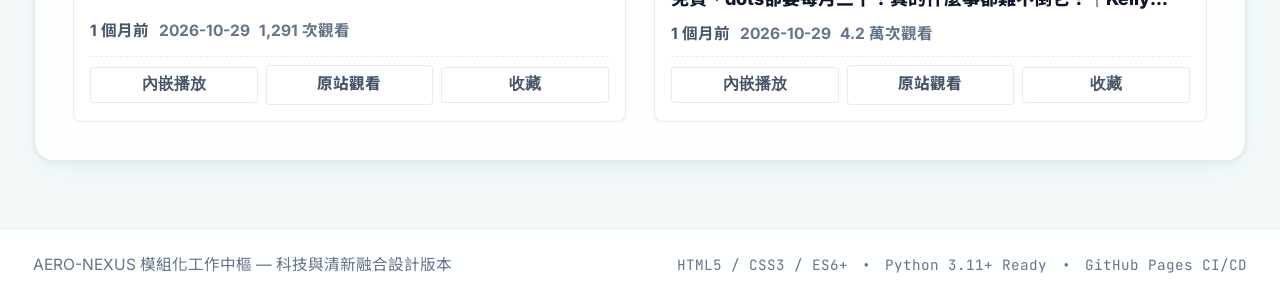
==== commit 8af8bcf7: "fix(lottery): 修復頂部抽屜與展示卡畫面遮擋、恢復經典三階段刺激轉速動力學" ====
--- a/public/index.html
+++ b/public/index.html
@@ -8,7 +8,7 @@
     <link rel="preconnect" href="https://fonts.googleapis.com" />
     <link rel="preconnect" href="https://fonts.gstatic.com" crossorigin />
     <link href="https://fonts.googleapis.com/css2?family=Inter:wght@400;500;600;700;800&family=JetBrains+Mono:wght@400;500;600;700&family=Noto+Sans+TC:wght@400;500;700;900&display=swap" rel="stylesheet" />
-    <link rel="stylesheet" href="./css/style.css?v=20261105v13" />
+    <link rel="stylesheet" href="./css/style.css?v=20261106v1" />
 </head>
 <body>
     <!-- 科技網格與清新流體光暈背景 -->
@@ -175,6 +175,6 @@
     <script src="https://cdn.jsdelivr.net/npm/pptxgenjs@3.12.0/dist/pptxgen.bundle.js" crossorigin="anonymous"></script>
     <script src="./js/youtube_ai_data.js?v=20261105v6"></script>
     <script src="./js/knowledge_data.js?v=20261105v6"></script>
-    <script src="./js/app.js?v=20261105v13"></script>
+    <script src="./js/app.js?v=20261106v1"></script>
 </body>
 </html>
--- a/public/css/style.css
+++ b/public/css/style.css
@@ -160,7 +160,8 @@
 }
 
 body.is-festive-gala-mode .top-navbar,
-body.is-festive-gala-mode .site-footer {
+body.is-festive-gala-mode .site-footer,
+body.is-festive-gala-mode .festive-side-hangings {
     display: none !important;
 }
 
@@ -11398,7 +11399,7 @@
     top: 24px;
     right: 24px;
     z-index: 30;
-    width: clamp(300px, 26vw, 420px);
+    width: clamp(340px, 30vw, 500px);
 }
 
 .stage-hud-top-right .wheel-radar-hud {
@@ -11417,16 +11418,16 @@
 }
 
 .stage-hud-top-right .wheel-hud-target-name {
-    font-size: clamp(2.0rem, 2.7vw, 2.7rem);
+    font-size: clamp(1.5rem, 2.2vw, 2.3rem);
     font-weight: 900;
     color: #fef08a;
     text-shadow: 0 0 20px rgba(245, 158, 11, 0.9), 0 2px 8px rgba(0, 0, 0, 0.95);
     text-align: center;
     width: 100%;
-    line-height: 1.2;
+    line-height: 1.25;
     white-space: nowrap;
-    overflow: hidden;
-    text-overflow: ellipsis;
+    overflow: visible;
+    text-overflow: clip;
 }
 
 /* 4. 左下角控制區 (bottom: 24px; left: 24px; 毛玻璃半透明，hover不透明) */
@@ -11528,21 +11529,61 @@
 /* 全螢幕獲獎者浮動展示卡 */
 .grand-winners-showcase.is-fullscreen-showcase {
     position: fixed;
-    bottom: 105px;
+    bottom: 22px;
     left: 50%;
     transform: translateX(-50%);
-    z-index: 28;
+    z-index: 45;
     display: flex;
     gap: 16px;
     justify-content: center;
-    max-width: 80vw;
-    pointer-events: none;
+    max-width: 46vw;
+    pointer-events: auto;
+    transition: opacity 0.3s ease, transform 0.3s ease;
+}
+
+.grand-winners-showcase.is-fullscreen-showcase:empty,
+.grand-winners-showcase.is-fullscreen-showcase.is-hidden {
+    opacity: 0 !important;
+    pointer-events: none !important;
+    transform: translateX(-50%) translateY(20px) !important;
+    visibility: hidden !important;
 }
 
 .grand-winners-showcase.is-fullscreen-showcase .grand-winner-card {
     pointer-events: auto;
-    min-width: 260px;
-    box-shadow: 0 12px 35px rgba(0, 0, 0, 0.85);
+    min-width: 240px;
+    padding: 10px 18px;
+    box-shadow: 0 12px 35px rgba(0, 0, 0, 0.88), 0 0 25px rgba(245, 158, 11, 0.4);
+    position: relative;
+}
+
+.grand-winners-showcase.is-fullscreen-showcase .grand-winner-name {
+    font-size: clamp(1.3rem, 1.8vw, 1.7rem);
+    margin: 2px 0 4px;
+}
+
+.grand-winners-showcase.is-fullscreen-showcase .card-dismiss-btn {
+    position: absolute;
+    top: 6px;
+    right: 8px;
+    background: rgba(0, 0, 0, 0.35);
+    border: 1px solid rgba(245, 158, 11, 0.5);
+    color: #fef08a;
+    width: 22px;
+    height: 22px;
+    border-radius: 50%;
+    display: flex;
+    align-items: center;
+    justify-content: center;
+    font-size: 14px;
+    cursor: pointer;
+    line-height: 1;
+    transition: all 0.2s ease;
+}
+
+.grand-winners-showcase.is-fullscreen-showcase .card-dismiss-btn:hover {
+    background: rgba(220, 38, 38, 0.8);
+    color: #ffffff;
 }
 
 /* 全螢幕抽屜 (獎項加碼設定) */
@@ -11560,9 +11601,34 @@
     transition: transform 0.3s ease;
 }
 
+.stage-config-drawer.is-fullscreen-drawer {
+    position: fixed;
+    top: 0;
+    left: 0;
+    width: 100vw;
+    z-index: 60;
+    background: rgba(15, 15, 22, 0.98);
+    backdrop-filter: blur(20px);
+    -webkit-backdrop-filter: blur(20px);
+    border-bottom: 2px solid #f59e0b;
+    padding: 20px 32px;
+    box-shadow: 0 20px 50px rgba(0, 0, 0, 0.85);
+    transition: transform 0.35s cubic-bezier(0.2, 0.8, 0.2, 1);
+    transform: translateY(0);
+}
+
 .stage-config-drawer.is-fullscreen-drawer.is-hidden {
-    transform: translateY(-100%);
-    pointer-events: none;
+    transform: translateY(-100%) !important;
+    pointer-events: none !important;
+    visibility: hidden !important;
+}
+
+.stage-preset-header {
+    display: flex;
+    justify-content: space-between;
+    align-items: center;
+    width: 100%;
+    margin-bottom: 8px;
 }
 
 /* 全螢幕紅榜歷史滑出抽屜 */
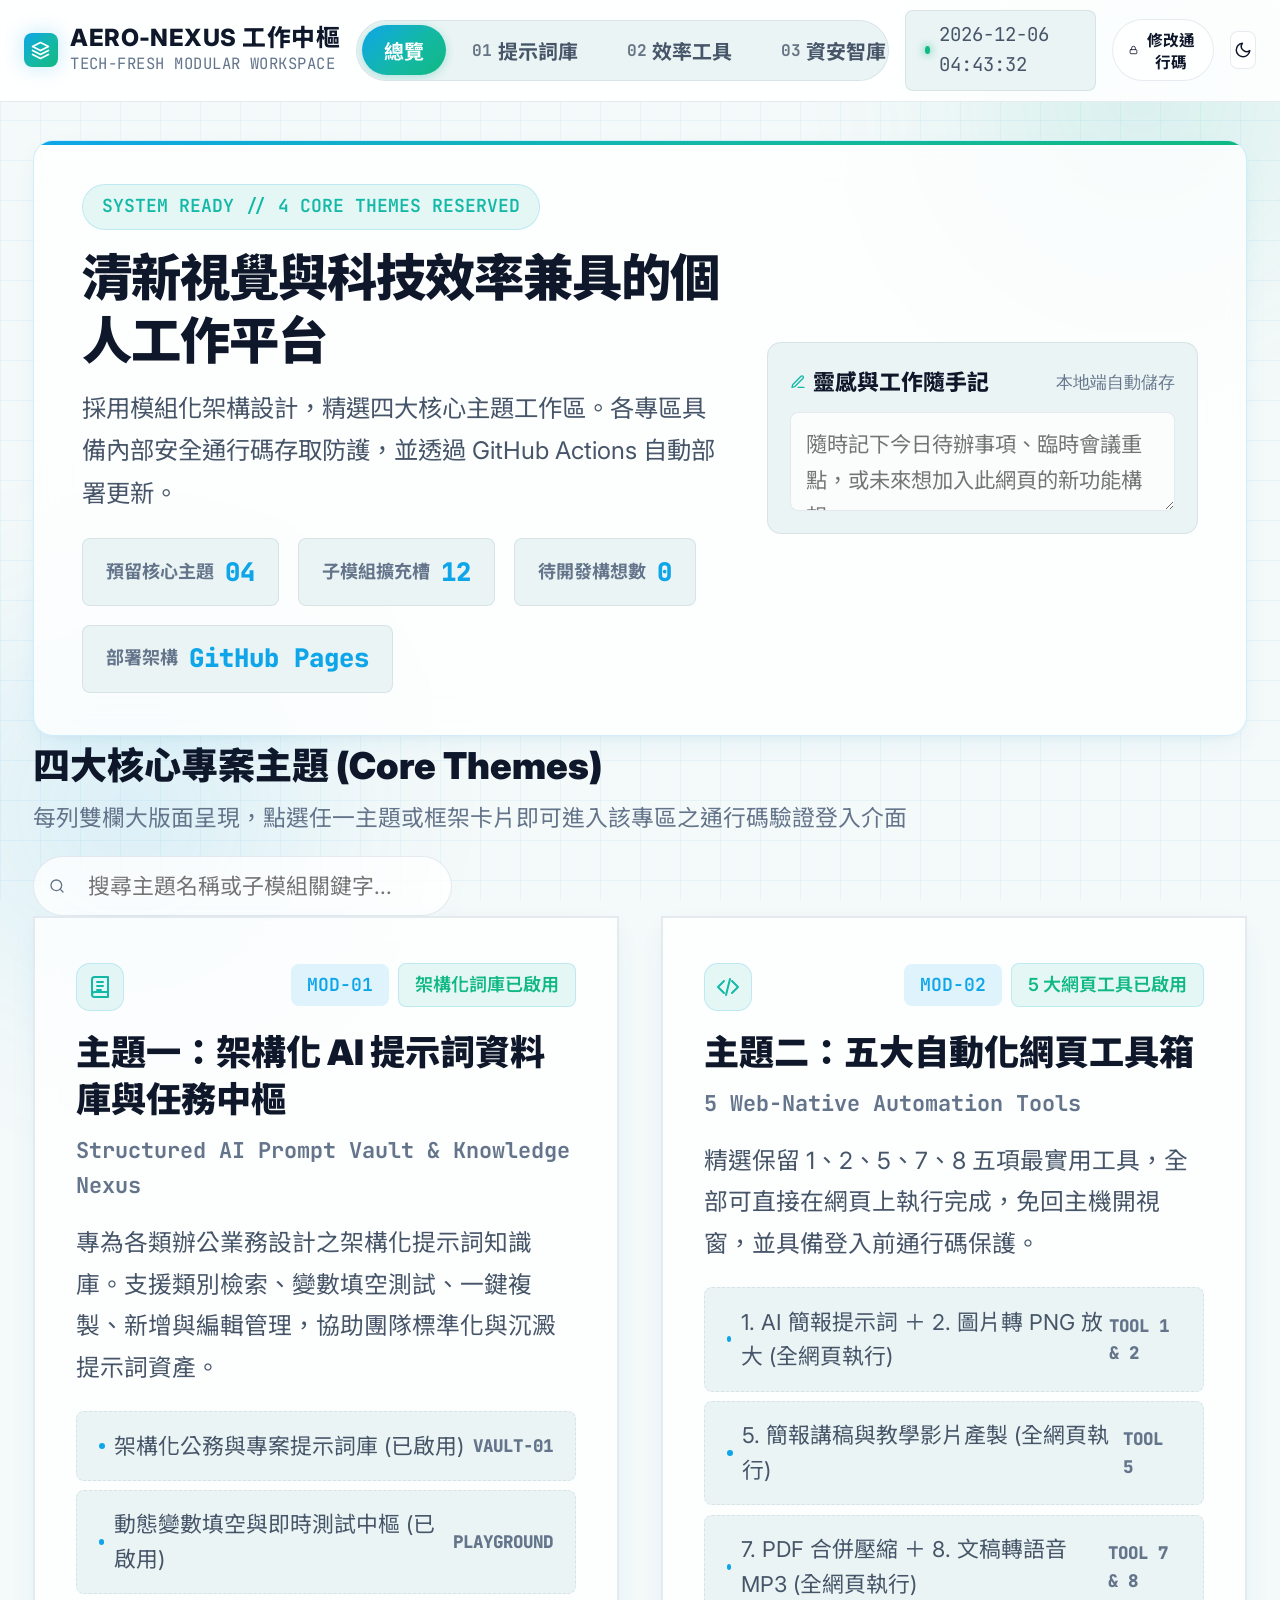
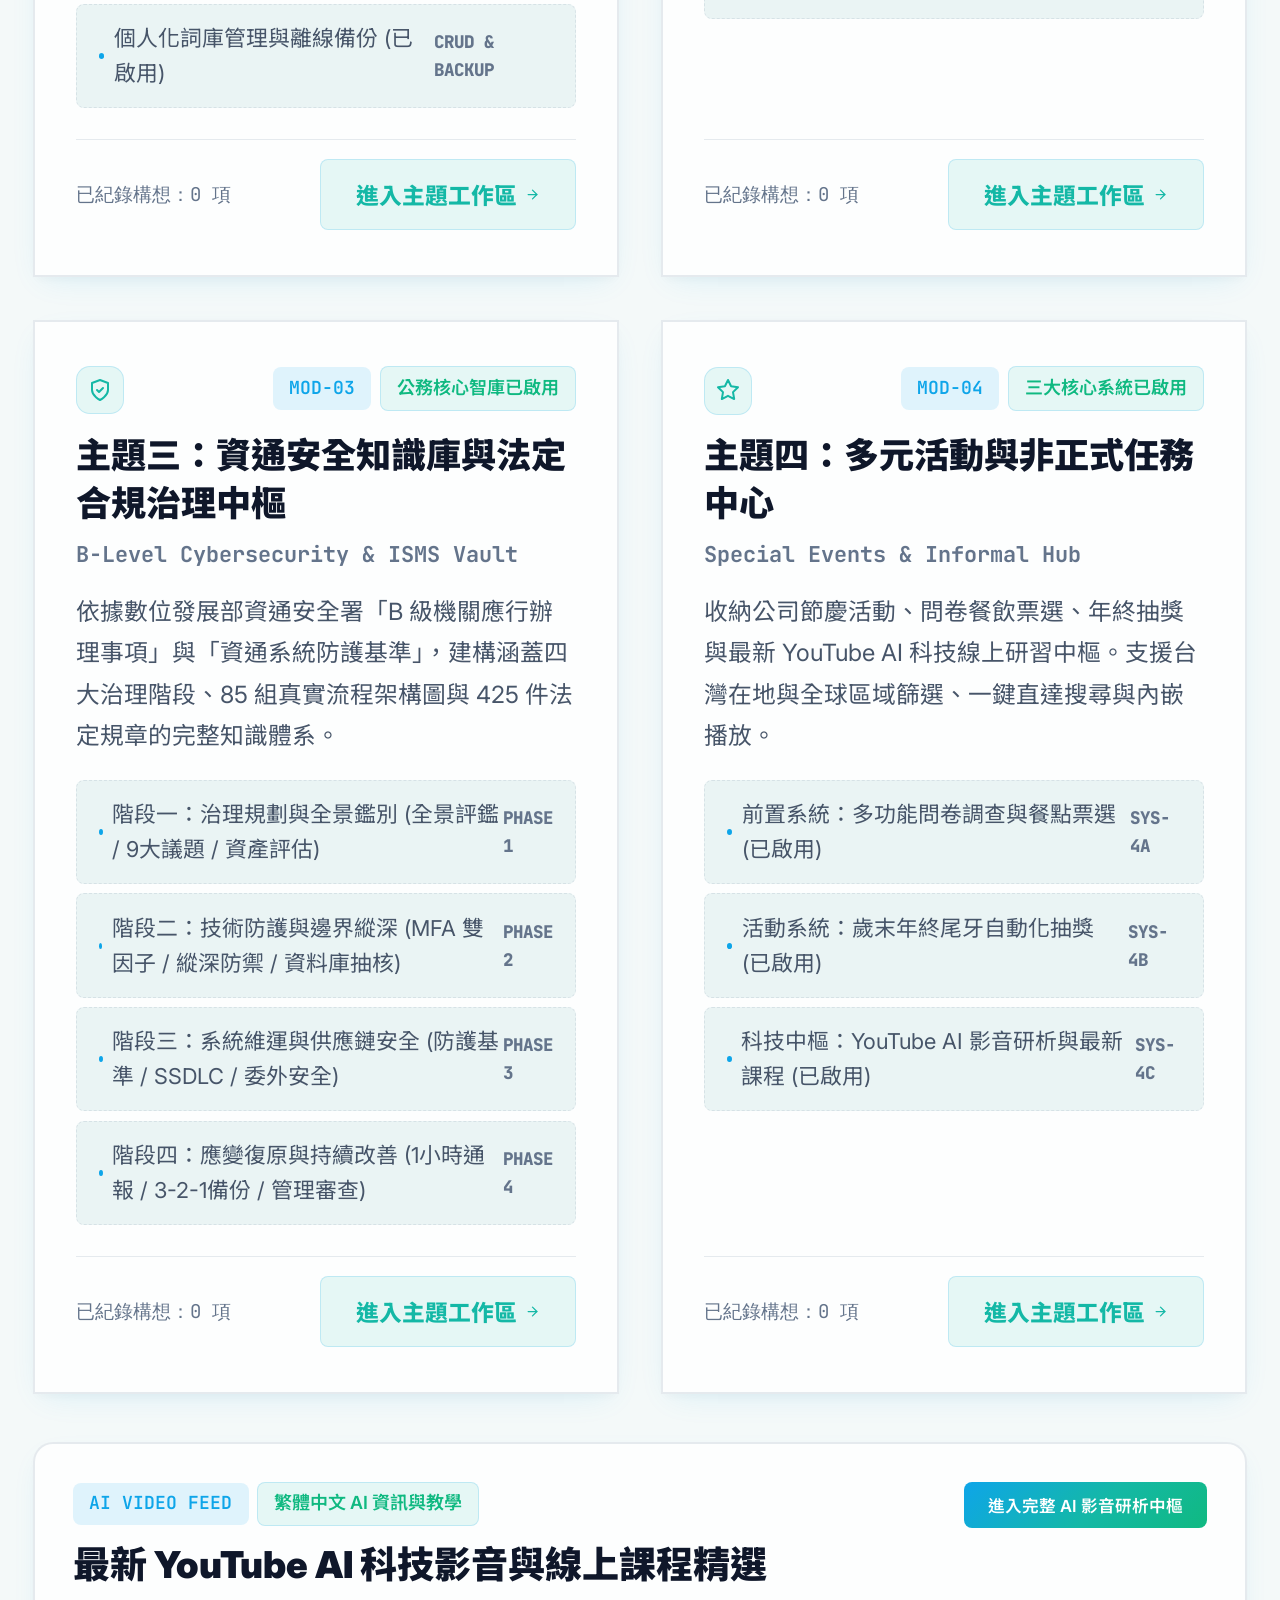
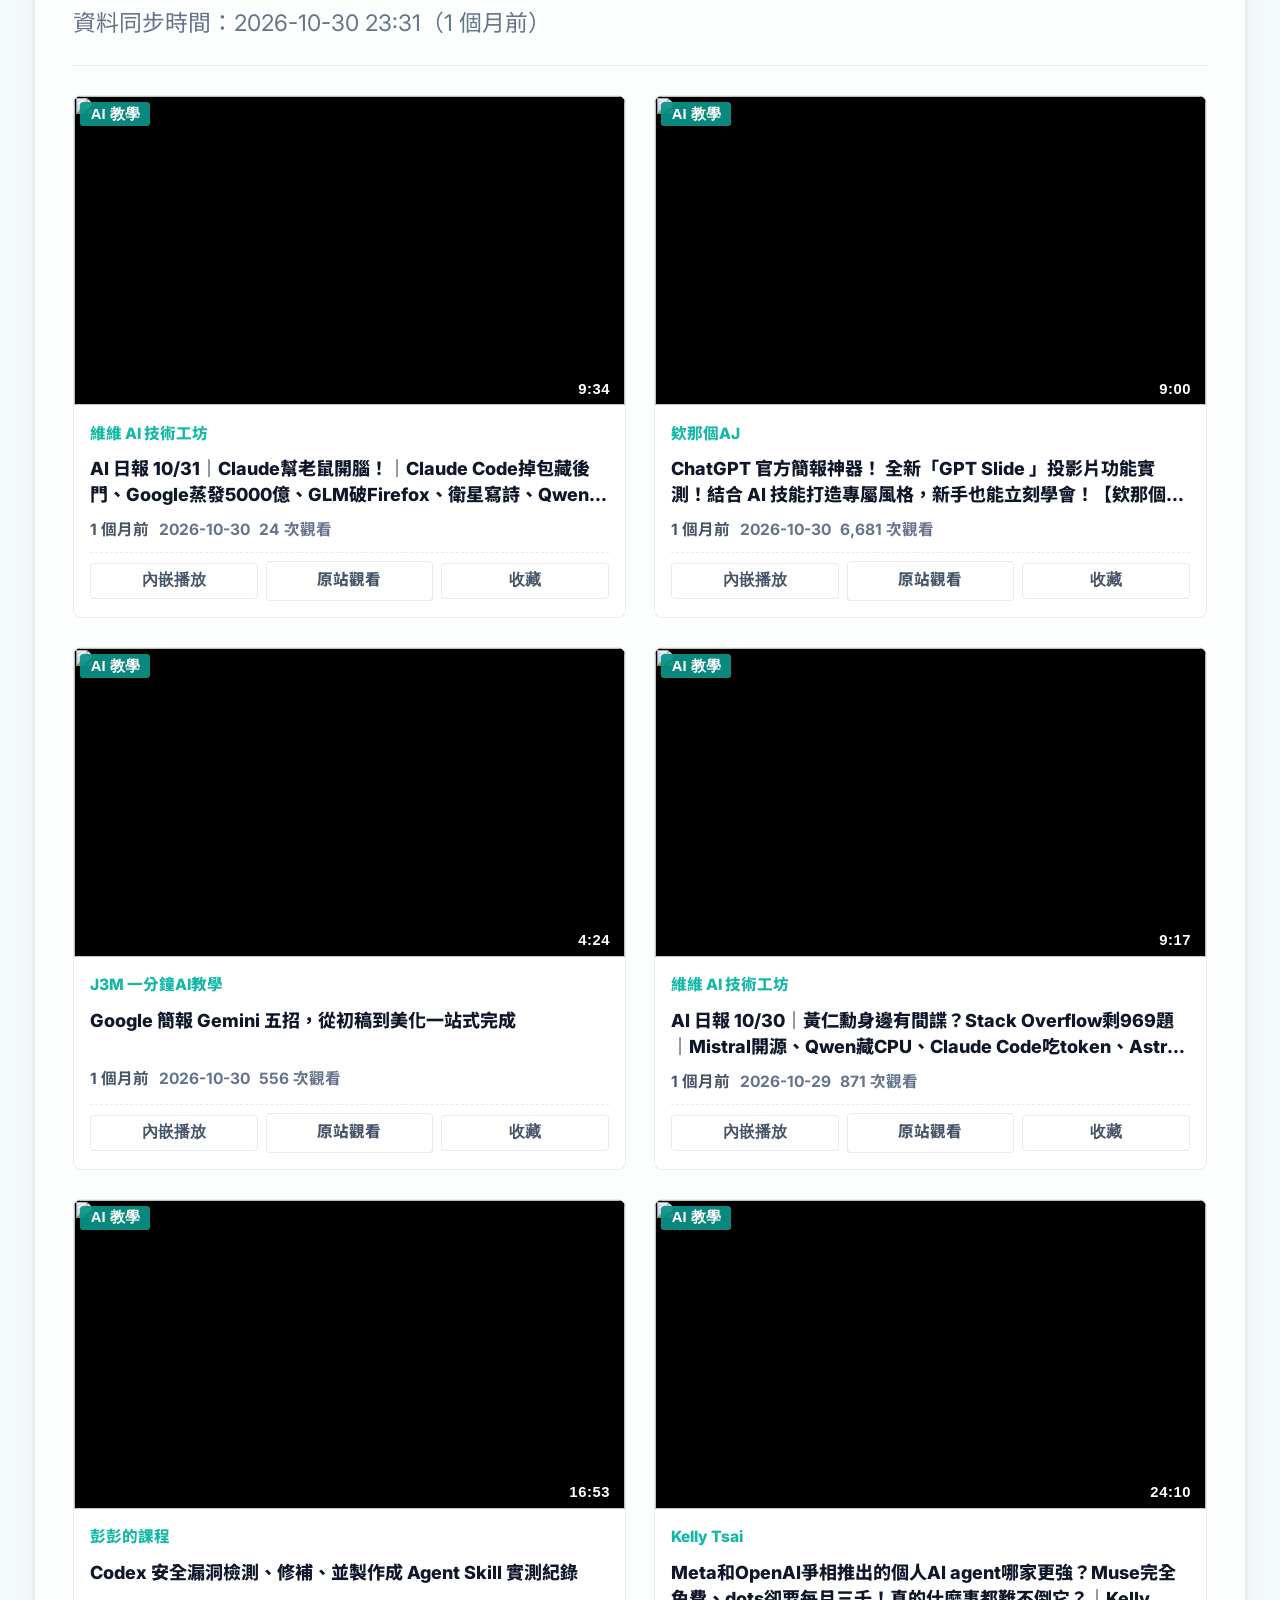
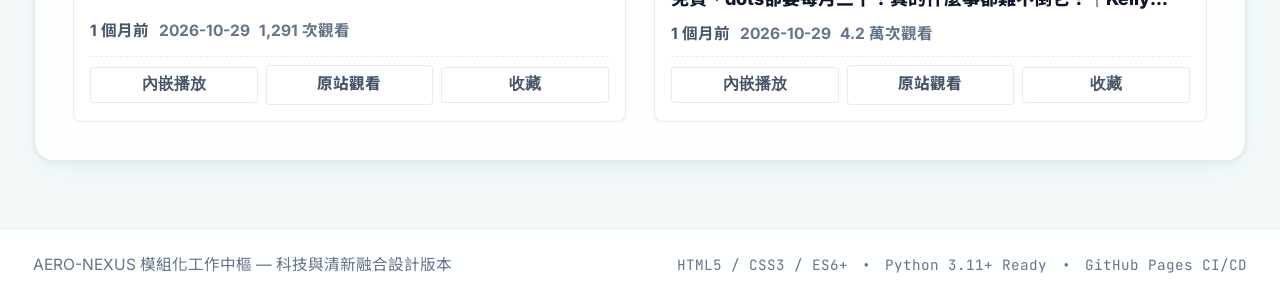
==== commit f365b9bb: "feat(lottery): 導入真實錄音之萬人歡呼與熱烈掌聲音效檔、徹底消除合成怪音" ====
--- a/public/index.html
+++ b/public/index.html
@@ -8,7 +8,7 @@
     <link rel="preconnect" href="https://fonts.googleapis.com" />
     <link rel="preconnect" href="https://fonts.gstatic.com" crossorigin />
     <link href="https://fonts.googleapis.com/css2?family=Inter:wght@400;500;600;700;800&family=JetBrains+Mono:wght@400;500;600;700&family=Noto+Sans+TC:wght@400;500;700;900&display=swap" rel="stylesheet" />
-    <link rel="stylesheet" href="./css/style.css?v=20261106v1" />
+    <link rel="stylesheet" href="./css/style.css?v=20261106v2" />
 </head>
 <body>
     <!-- 科技網格與清新流體光暈背景 -->
@@ -175,6 +175,6 @@
     <script src="https://cdn.jsdelivr.net/npm/pptxgenjs@3.12.0/dist/pptxgen.bundle.js" crossorigin="anonymous"></script>
     <script src="./js/youtube_ai_data.js?v=20261105v6"></script>
     <script src="./js/knowledge_data.js?v=20261105v6"></script>
-    <script src="./js/app.js?v=20261106v1"></script>
+    <script src="./js/app.js?v=20261106v2"></script>
 </body>
 </html>
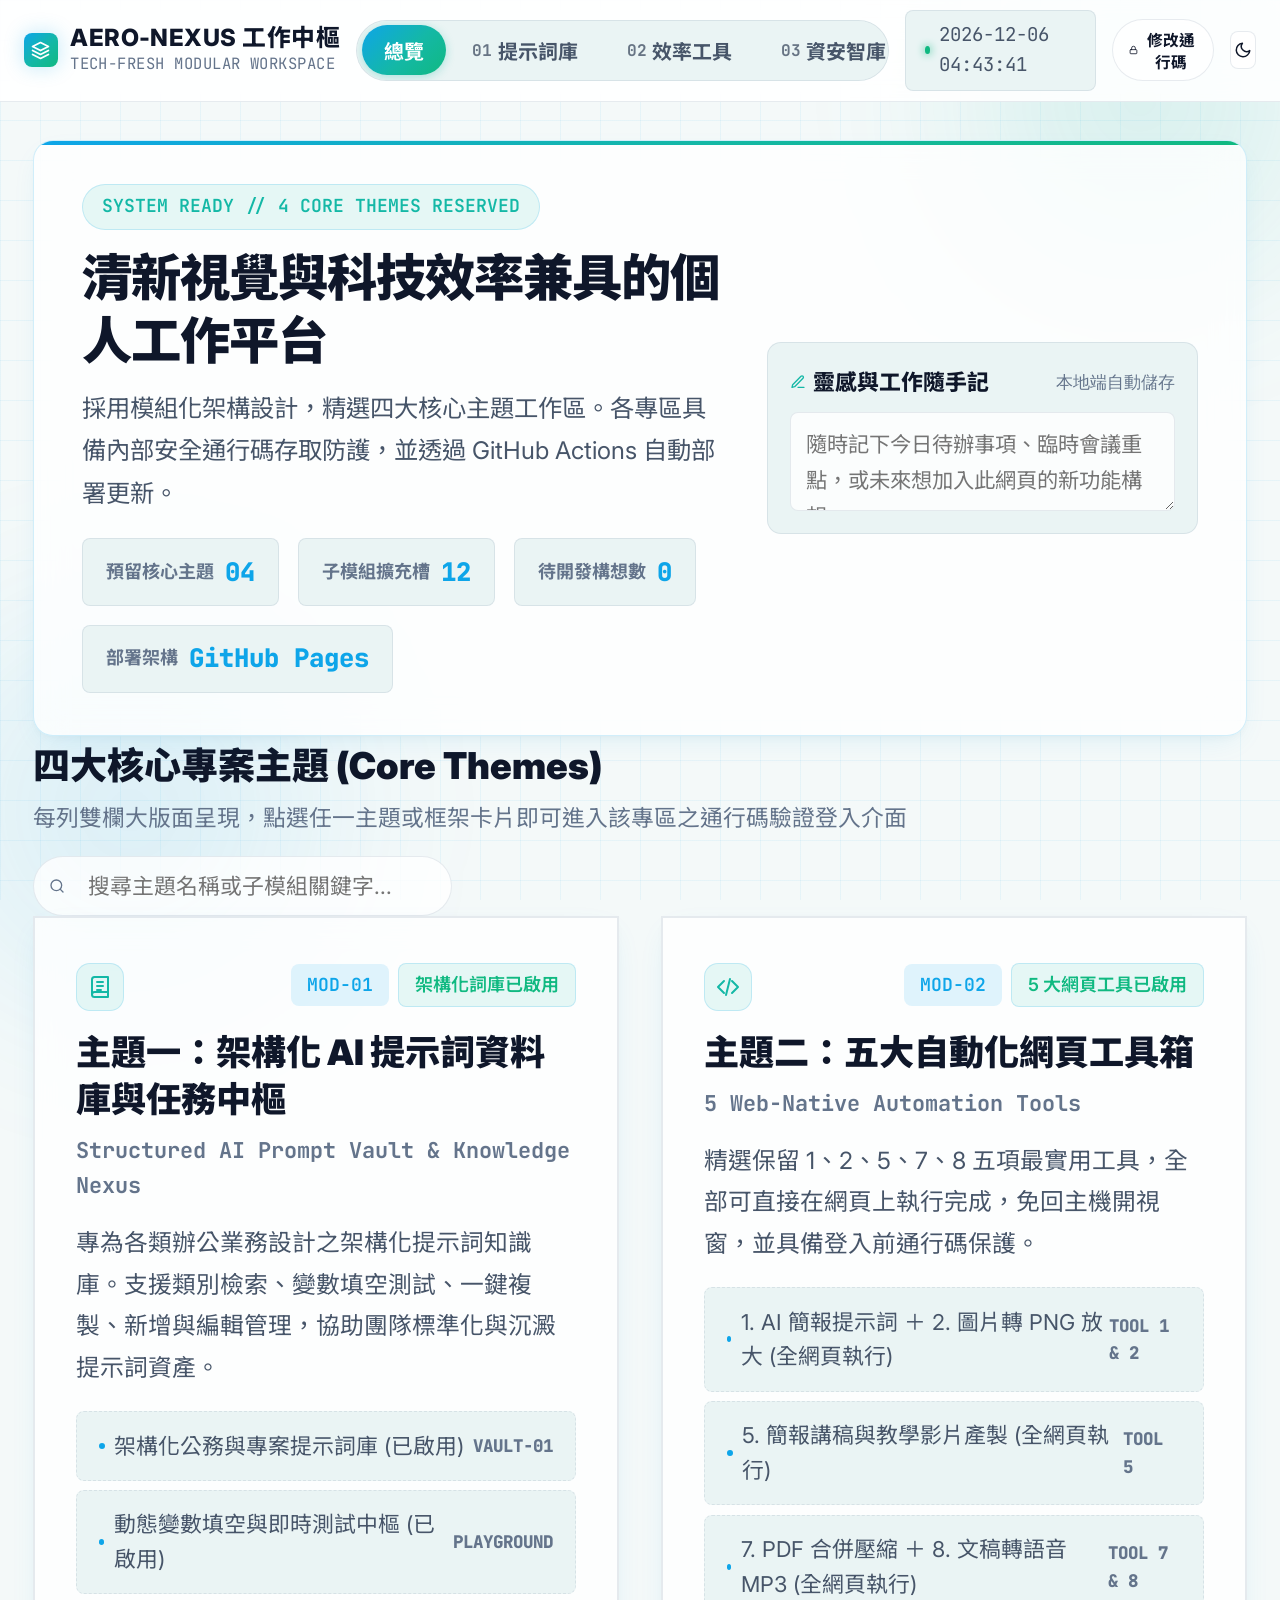
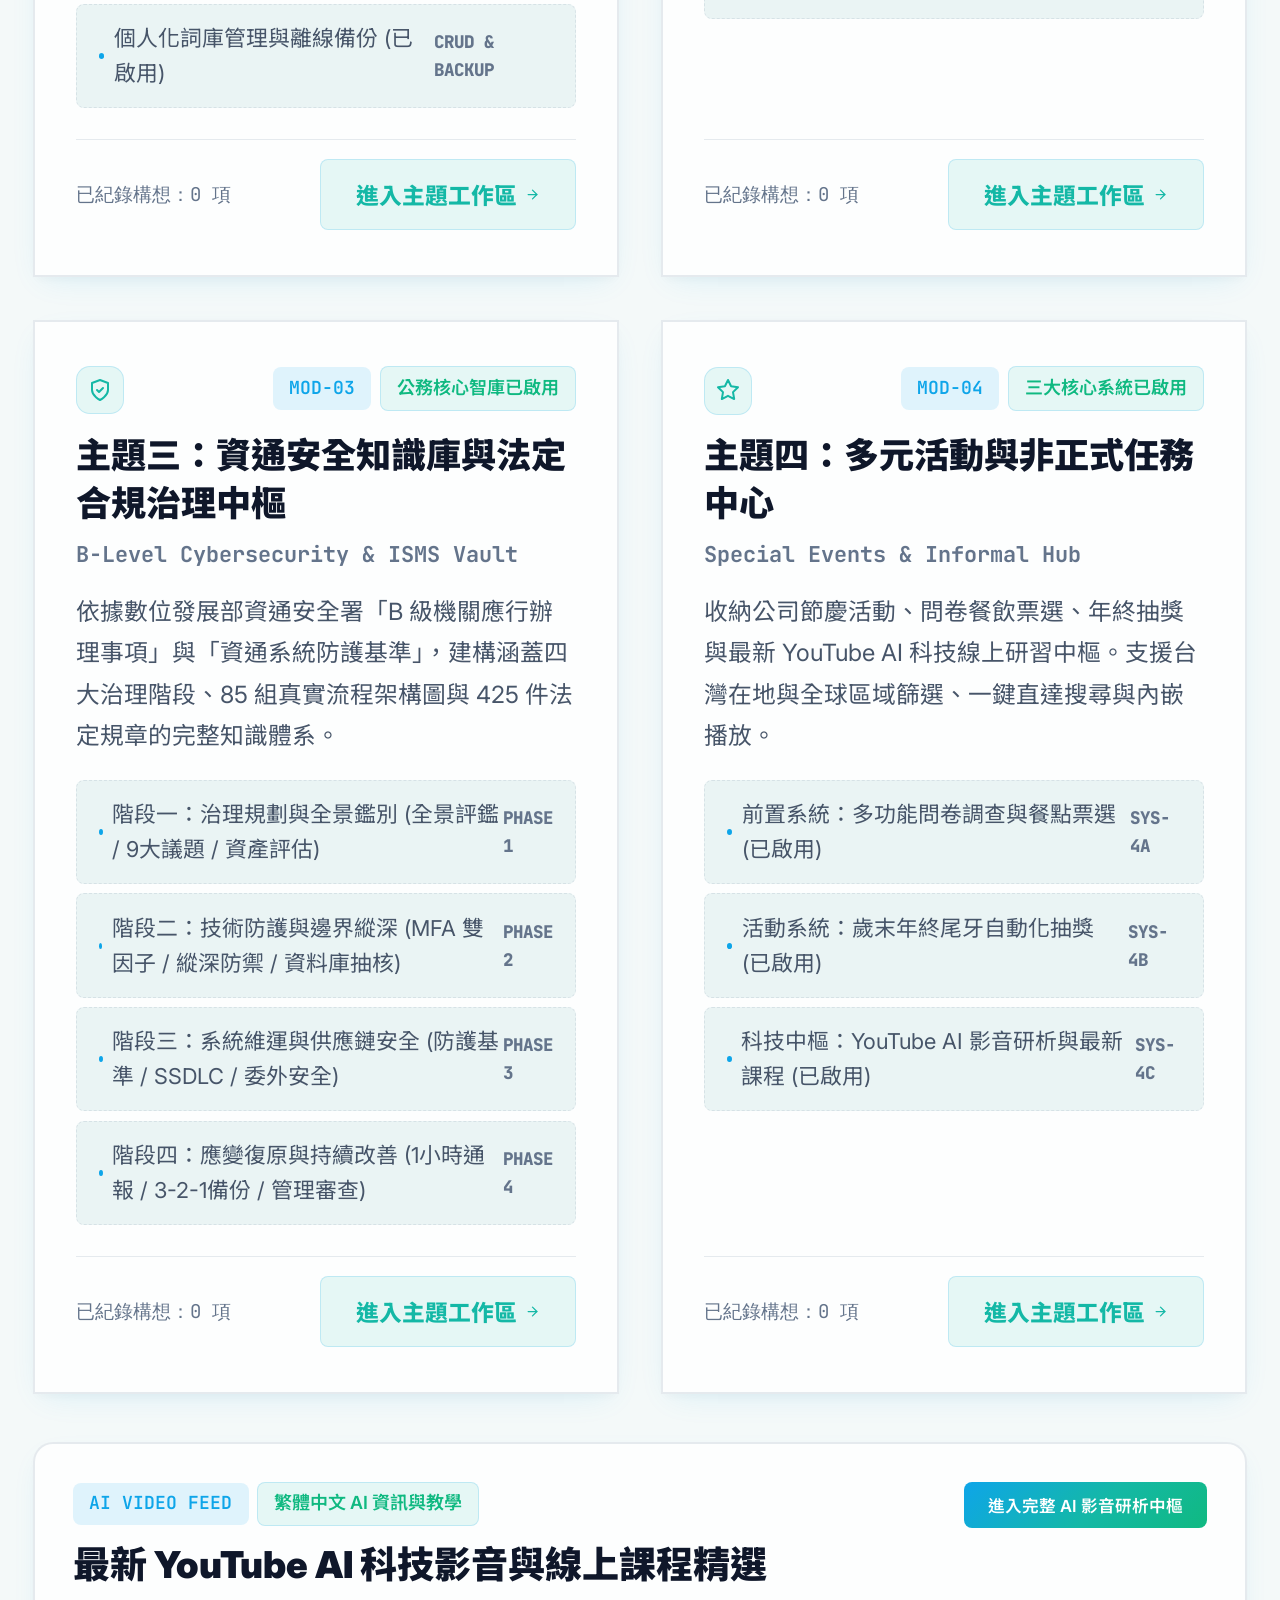
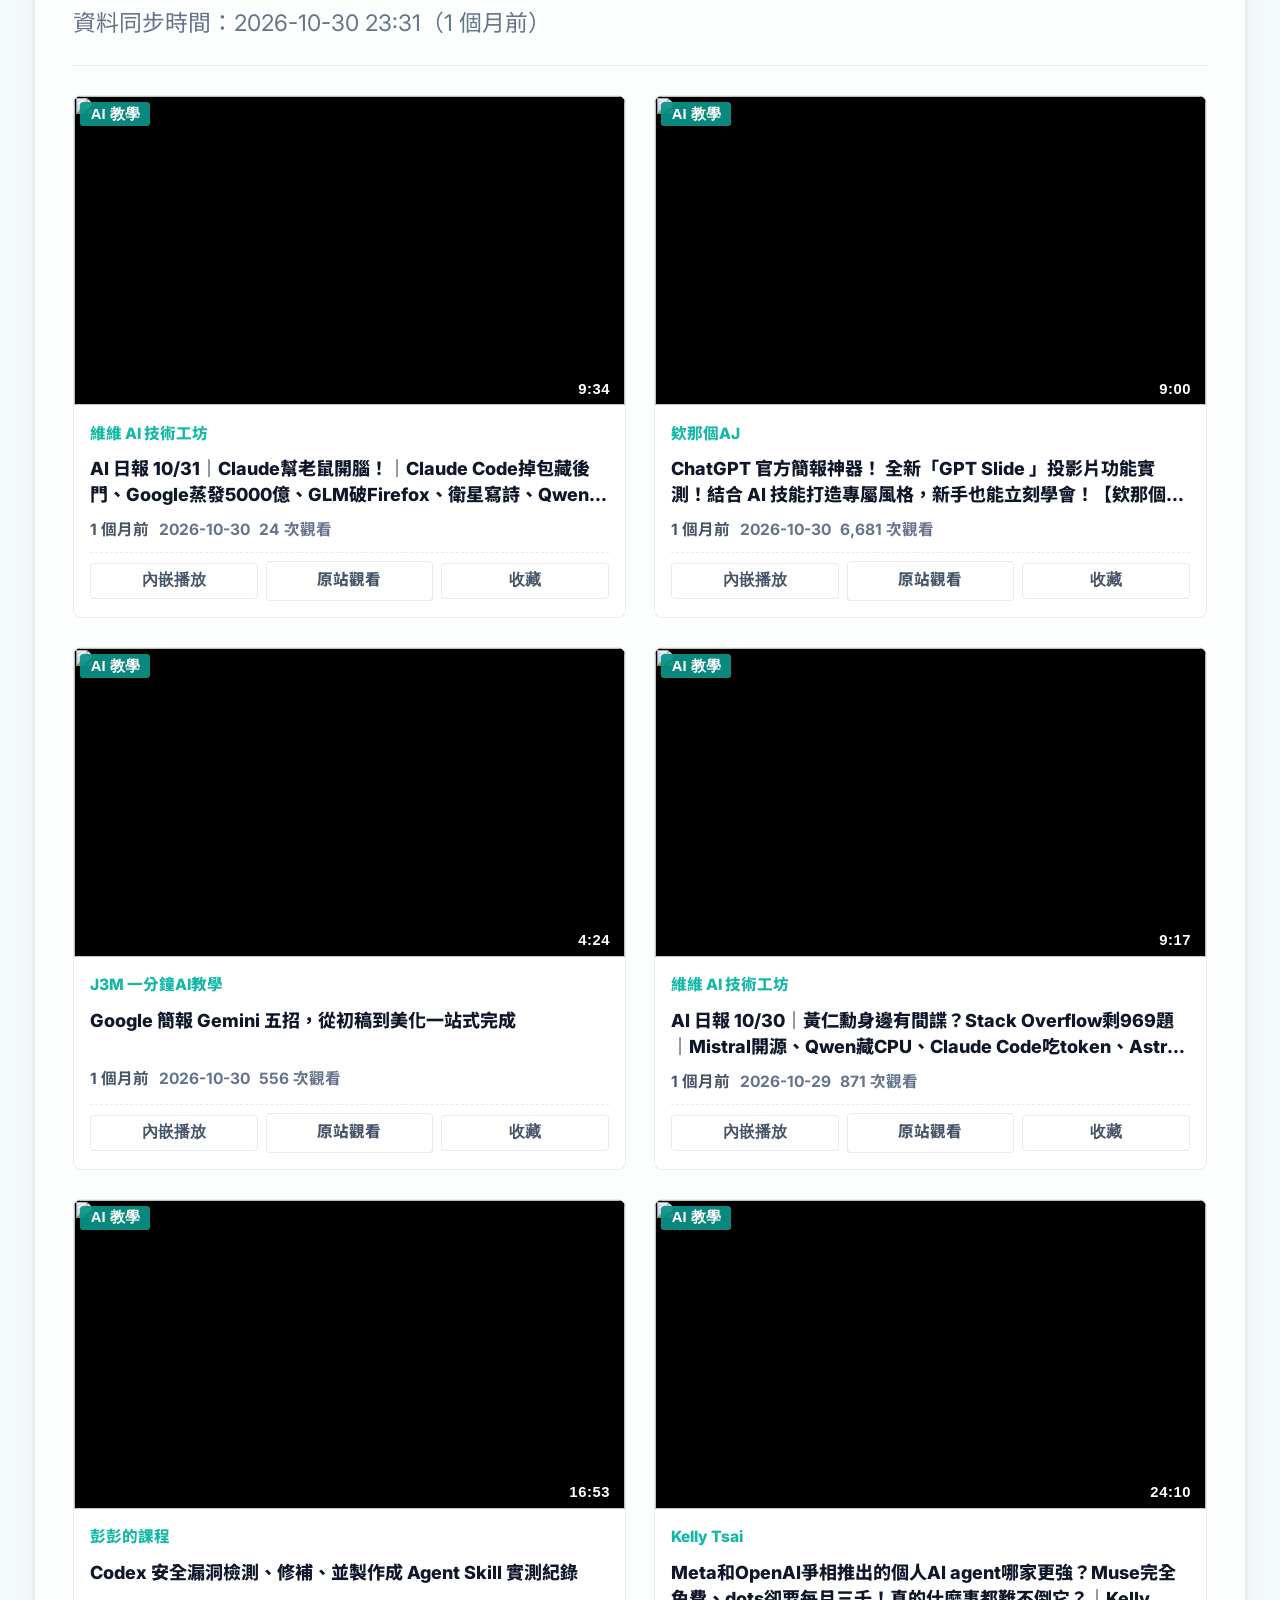
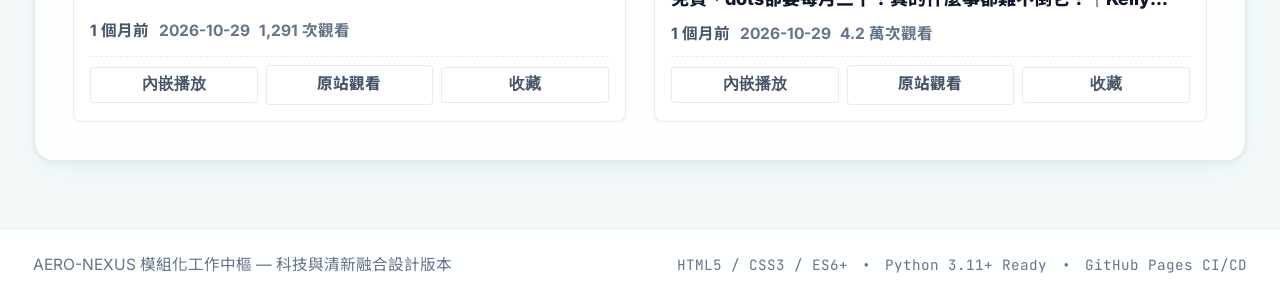
==== commit 56fb9ea0: "feat(lottery): 延長抽獎時長至15秒、擴大第二與第三段隨機浮動、全面升級爆棚雷動掌聲音效" ====
--- a/public/index.html
+++ b/public/index.html
@@ -8,7 +8,7 @@
     <link rel="preconnect" href="https://fonts.googleapis.com" />
     <link rel="preconnect" href="https://fonts.gstatic.com" crossorigin />
     <link href="https://fonts.googleapis.com/css2?family=Inter:wght@400;500;600;700;800&family=JetBrains+Mono:wght@400;500;600;700&family=Noto+Sans+TC:wght@400;500;700;900&display=swap" rel="stylesheet" />
-    <link rel="stylesheet" href="./css/style.css?v=20261106v2" />
+    <link rel="stylesheet" href="./css/style.css?v=20261106v3" />
 </head>
 <body>
     <!-- 科技網格與清新流體光暈背景 -->
@@ -175,6 +175,6 @@
     <script src="https://cdn.jsdelivr.net/npm/pptxgenjs@3.12.0/dist/pptxgen.bundle.js" crossorigin="anonymous"></script>
     <script src="./js/youtube_ai_data.js?v=20261105v6"></script>
     <script src="./js/knowledge_data.js?v=20261105v6"></script>
-    <script src="./js/app.js?v=20261106v2"></script>
+    <script src="./js/app.js?v=20261106v3"></script>
 </body>
 </html>
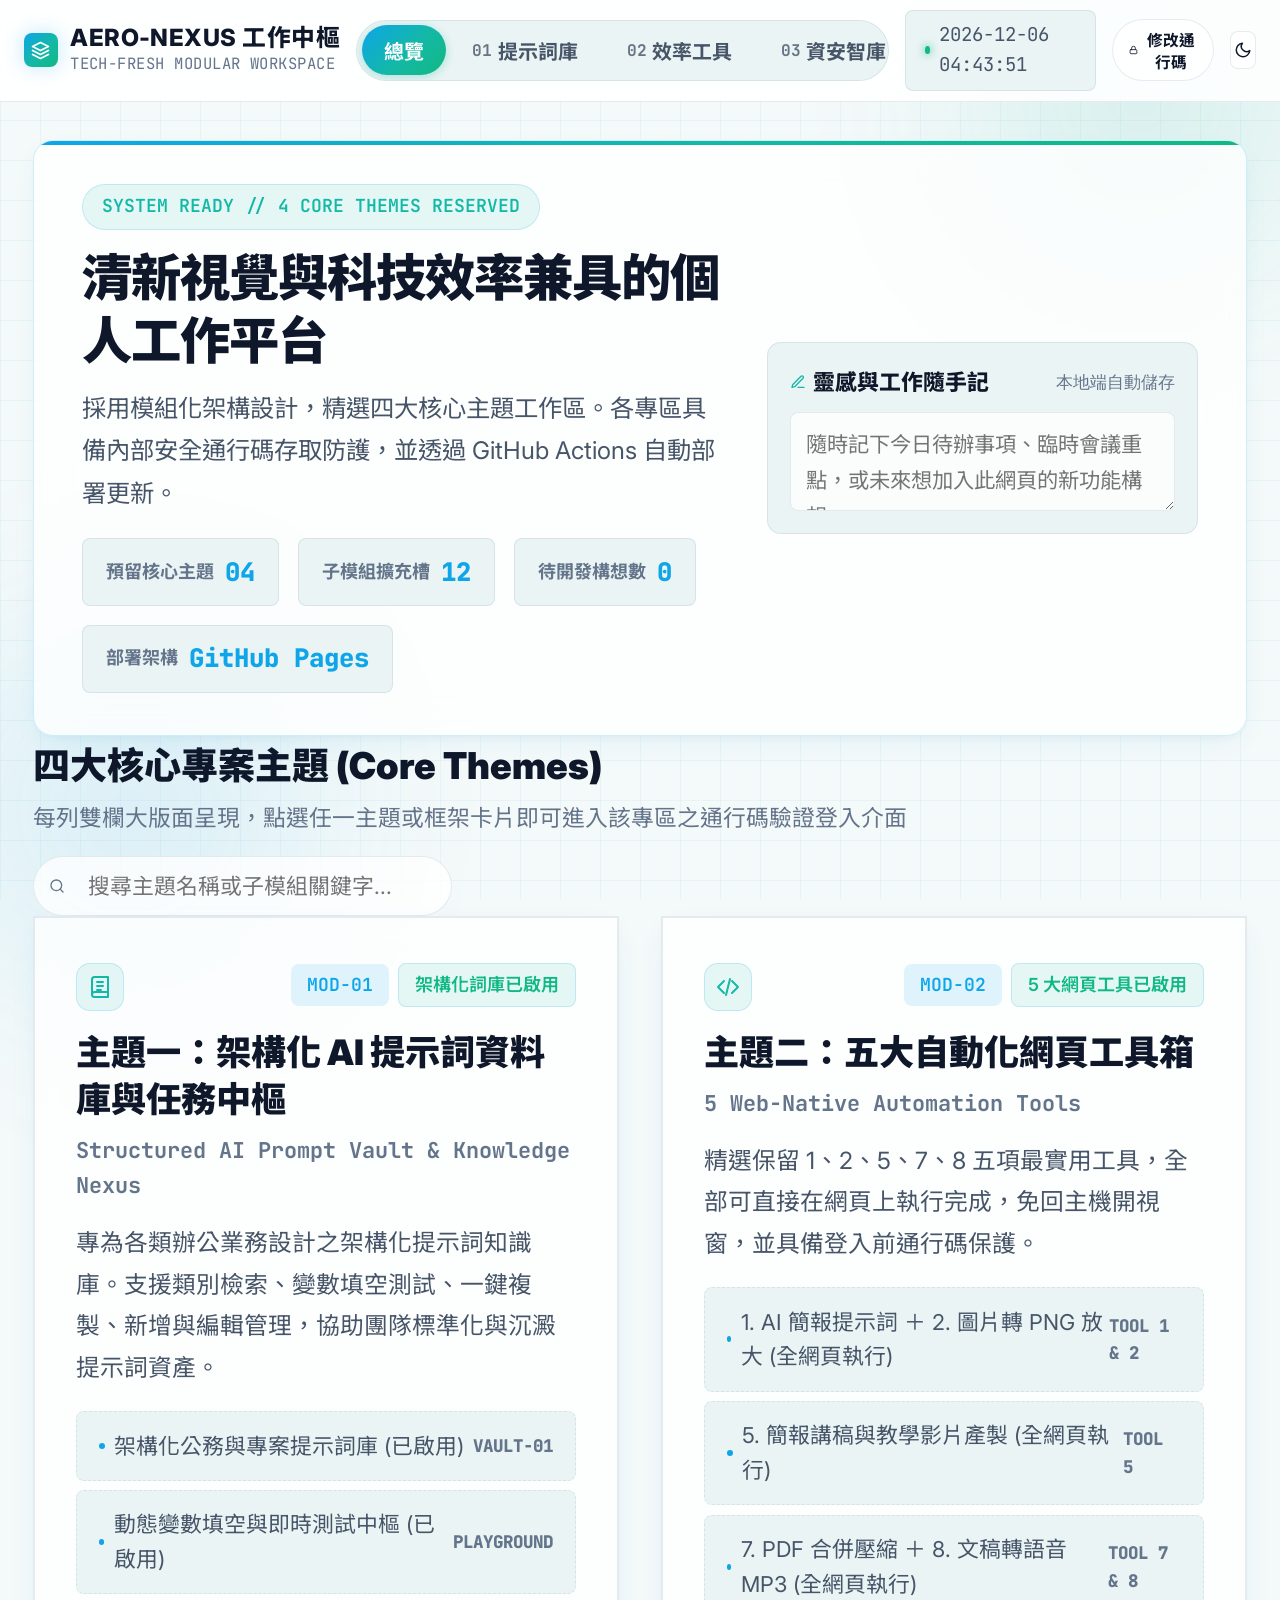
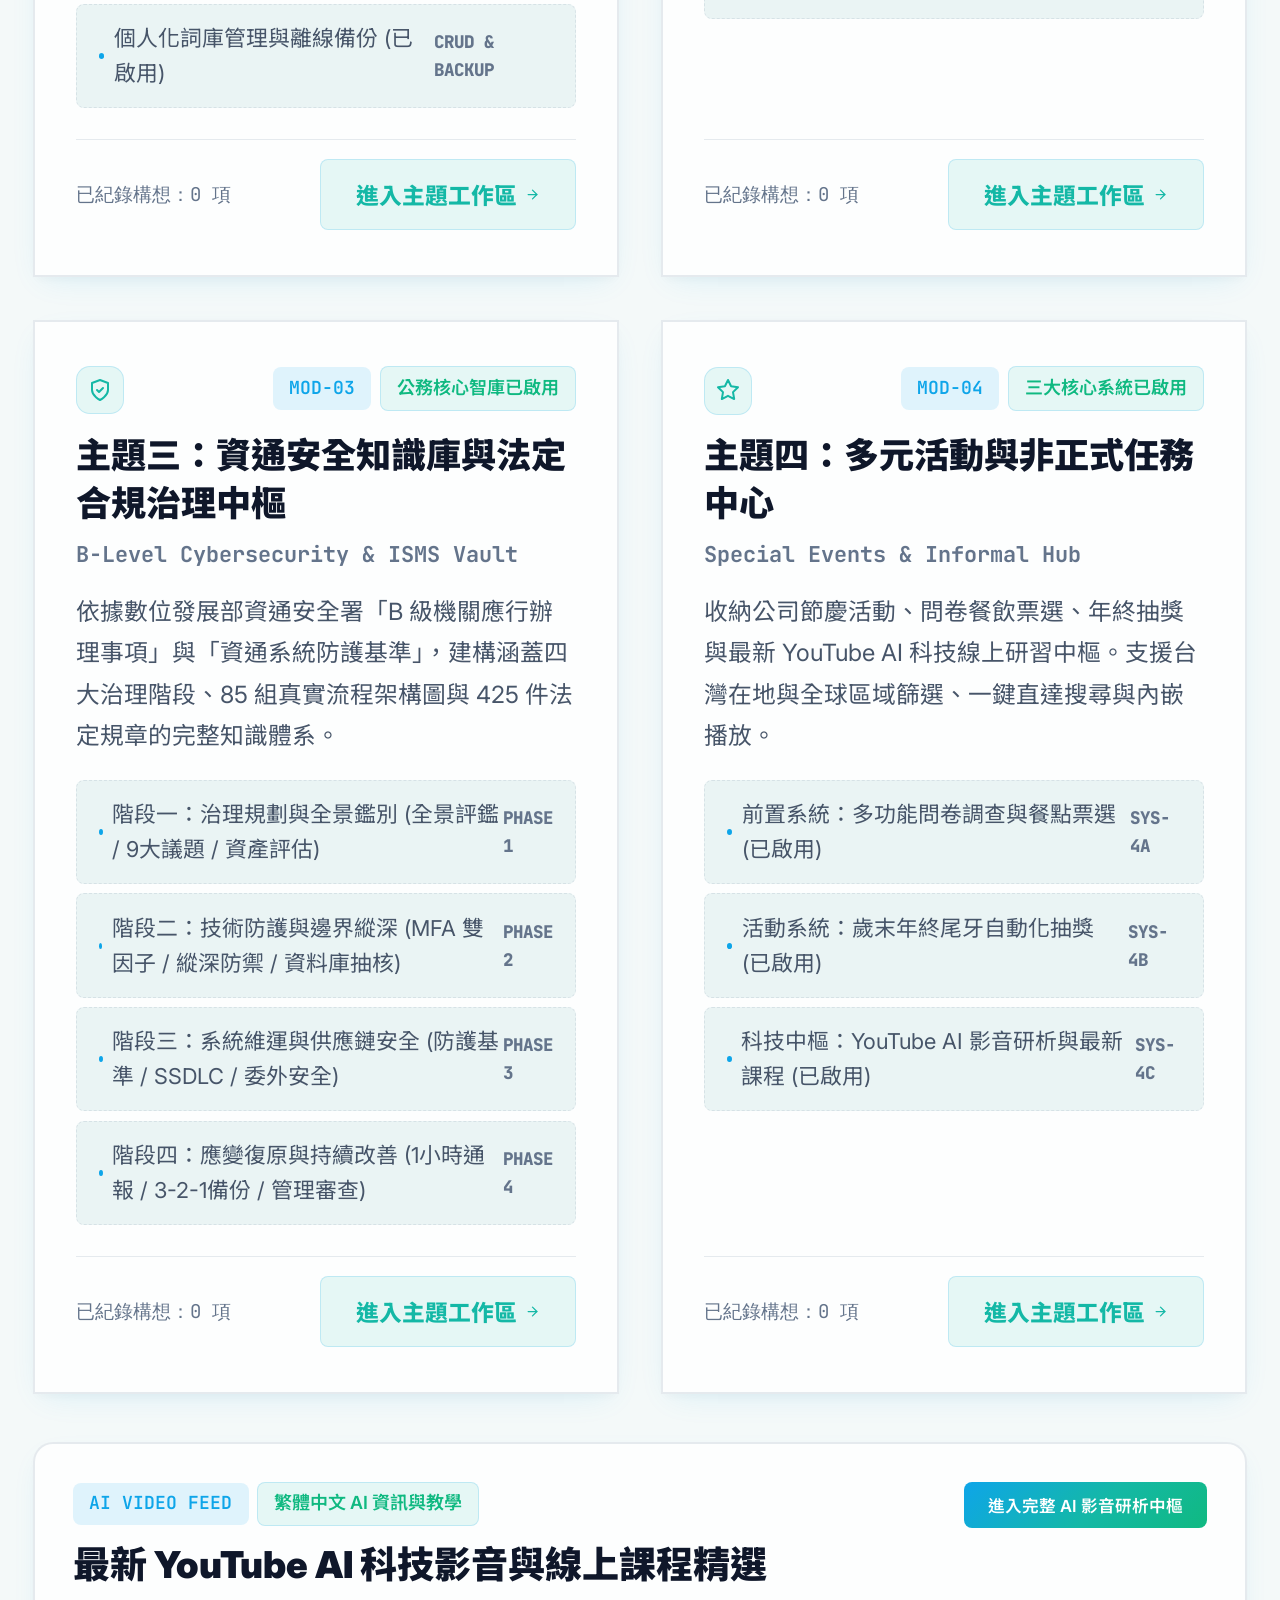
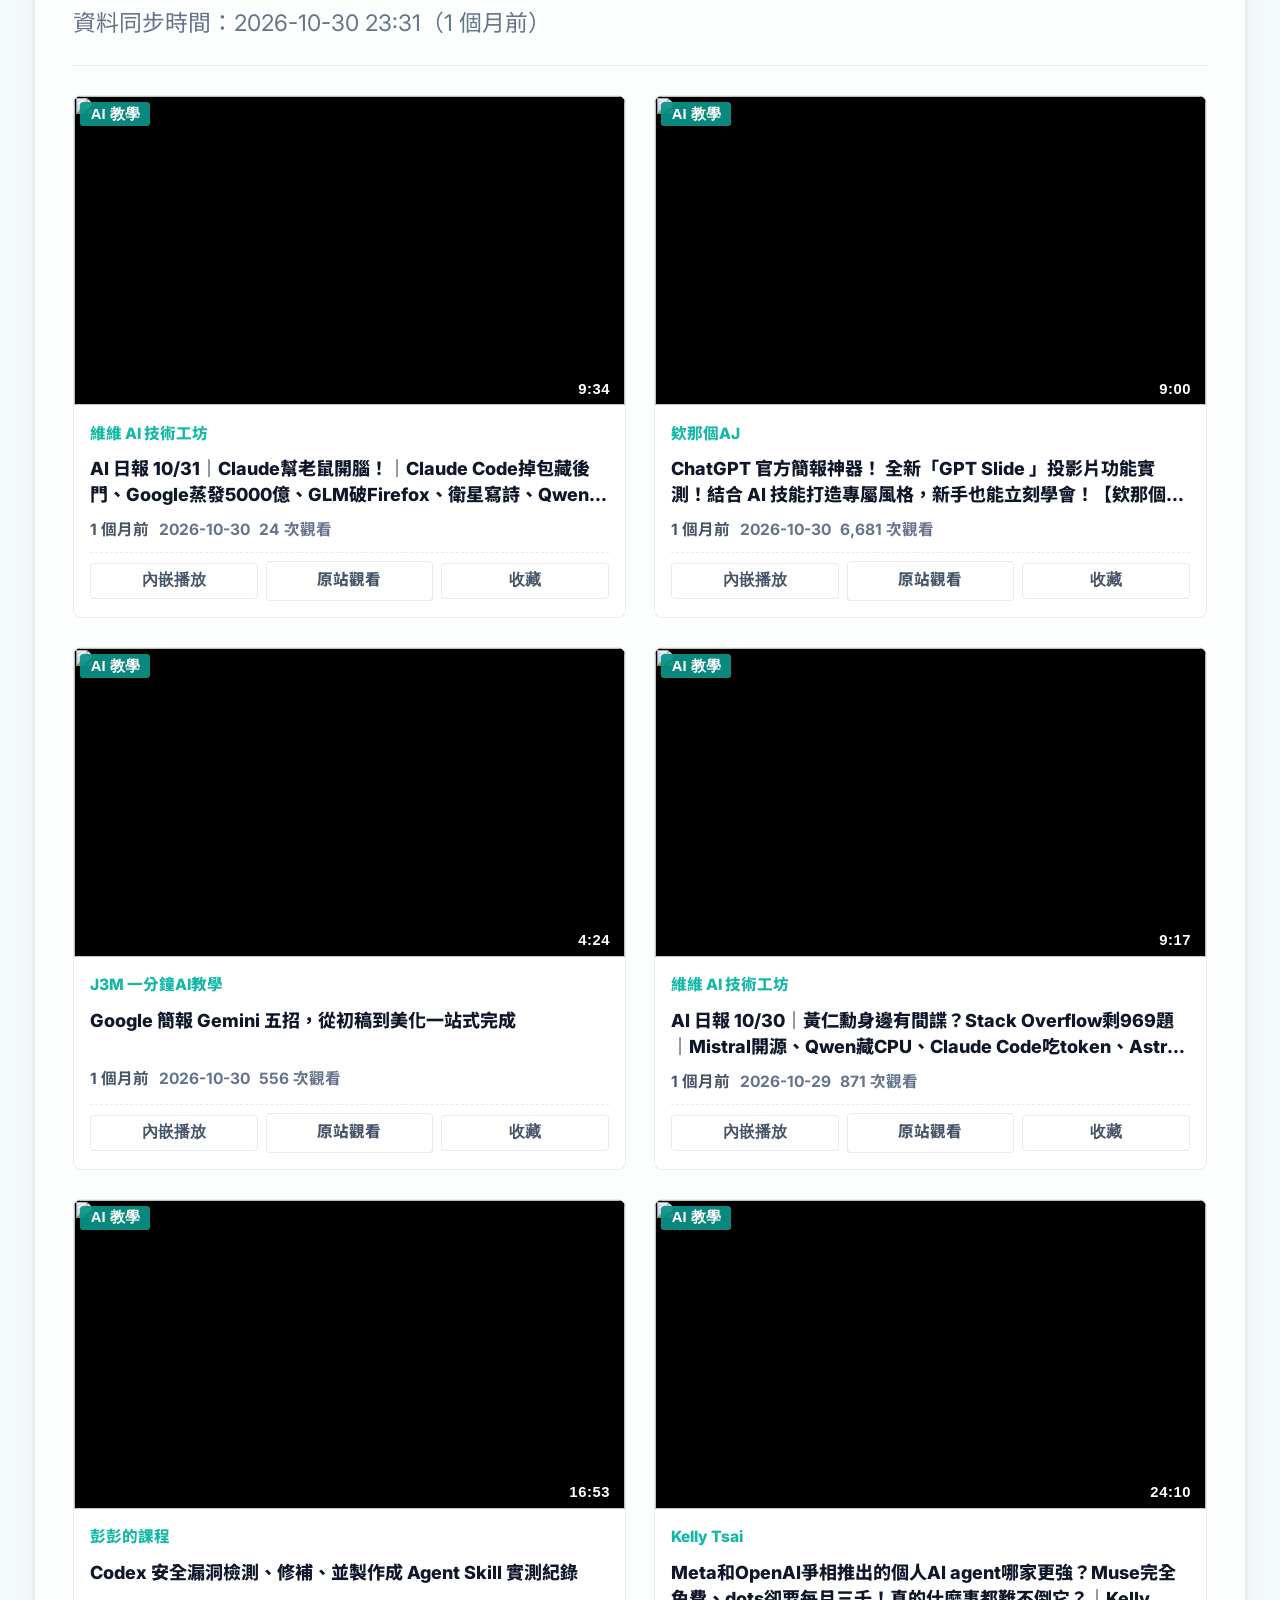
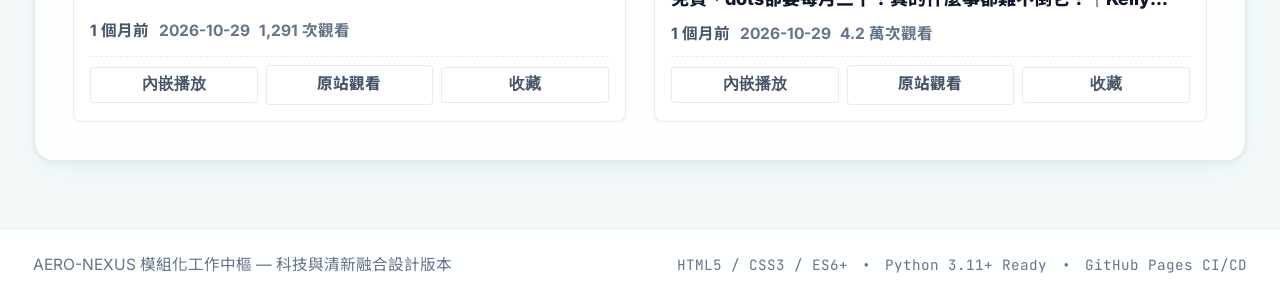
==== commit 2279b19c: "feat(lottery): 新增離線完整可用架構（單檔隨身版匯出/PWA/獨立入口）與轉盤預設獎項同仁自抽雙模式" ====
--- a/public/index.html
+++ b/public/index.html
@@ -5,10 +5,8 @@
     <meta name="viewport" content="width=device-width, initial-scale=1.0" />
     <meta name="description" content="融合科技與清新美學的多功能模組化工作中樞平台，支援五大核心主題彈性擴充與 GitHub Pages 自動化部署。" />
     <title>AERO-NEXUS | 多功能科技清新工作中樞</title>
-    <link rel="preconnect" href="https://fonts.googleapis.com" />
-    <link rel="preconnect" href="https://fonts.gstatic.com" crossorigin />
-    <link href="https://fonts.googleapis.com/css2?family=Inter:wght@400;500;600;700;800&family=JetBrains+Mono:wght@400;500;600;700&family=Noto+Sans+TC:wght@400;500;700;900&display=swap" rel="stylesheet" />
-    <link rel="stylesheet" href="./css/style.css?v=20261106v3" />
+    <link rel="manifest" href="./manifest.webmanifest" />
+    <link rel="stylesheet" href="./css/style.css?v=20261114v1" />
 </head>
 <body>
     <!-- 科技網格與清新流體光暈背景 -->
@@ -171,10 +169,11 @@
         </div>
     </footer>
 
-    <script src="https://cdnjs.cloudflare.com/ajax/libs/pdf.js/3.11.174/pdf.min.js" crossorigin="anonymous"></script>
-    <script src="https://cdn.jsdelivr.net/npm/pptxgenjs@3.12.0/dist/pptxgen.bundle.js" crossorigin="anonymous"></script>
+    <script src="https://cdnjs.cloudflare.com/ajax/libs/pdf.js/3.11.174/pdf.min.js" crossorigin="anonymous" async></script>
+    <script src="https://cdn.jsdelivr.net/npm/pptxgenjs@3.12.0/dist/pptxgen.bundle.js" crossorigin="anonymous" async></script>
     <script src="./js/youtube_ai_data.js?v=20261105v6"></script>
     <script src="./js/knowledge_data.js?v=20261105v6"></script>
-    <script src="./js/app.js?v=20261106v3"></script>
+    <script src="./js/lottery_audio_data.js?v=20261114v1"></script>
+    <script src="./js/app.js?v=20261114v1"></script>
 </body>
 </html>
--- a/public/css/style.css
+++ b/public/css/style.css
@@ -11677,3 +11677,300 @@
     background: rgba(220, 38, 38, 0.5);
     color: #ffffff;
 }
+
+
+/* ==========================================================================
+   尾牙雙模式切換（獎項抽人名 vs 轉盤抽獎項）與離線功能區樣式
+   ========================================================================== */
+
+.hud-mode-switch-group {
+    display: grid;
+    grid-template-columns: 1fr 1fr;
+    gap: 5px;
+    background: rgba(0, 0, 0, 0.45);
+    border: 1px solid rgba(245, 158, 11, 0.35);
+    border-radius: 10px;
+    padding: 4px;
+    margin-top: 2px;
+}
+
+.hud-mode-switch-btn {
+    border: 1px solid transparent;
+    background: transparent;
+    color: rgba(254, 243, 199, 0.78);
+    font-size: 0.76rem;
+    font-weight: 800;
+    padding: 5px 8px;
+    border-radius: 7px;
+    cursor: pointer;
+    transition: all 0.2s ease;
+    text-align: center;
+    line-height: 1.2;
+}
+
+.hud-mode-switch-btn:hover:not(:disabled) {
+    color: #ffffff;
+    background: rgba(245, 158, 11, 0.16);
+}
+
+.hud-mode-switch-btn.active {
+    background: linear-gradient(135deg, #b91c1c 0%, #d97706 100%);
+    border-color: #fde047;
+    color: #ffffff;
+    box-shadow: 0 2px 10px rgba(245, 158, 11, 0.4);
+}
+
+.hud-mode-switch-btn:disabled {
+    opacity: 0.55;
+    cursor: not-allowed;
+}
+
+/* 模式二：左上角獎項剩餘配額膠囊列 */
+.hud-prize-quota-grid {
+    display: flex;
+    flex-wrap: wrap;
+    gap: 5px;
+    margin-top: 2px;
+}
+
+.hud-quota-chip {
+    display: inline-flex;
+    align-items: center;
+    gap: 4px;
+    font-size: 0.74rem;
+    font-weight: 800;
+    padding: 3px 8px;
+    border-radius: var(--radius-pill);
+    background: rgba(255, 255, 255, 0.08);
+    border: 1px solid rgba(245, 158, 11, 0.45);
+    color: #fef3c7;
+}
+
+.hud-quota-chip.is-empty {
+    opacity: 0.42;
+    text-decoration: line-through;
+    border-color: rgba(255, 255, 255, 0.2);
+}
+
+.hud-quota-dot {
+    width: 8px;
+    height: 8px;
+    border-radius: 50%;
+    flex-shrink: 0;
+    border: 1px solid rgba(255, 255, 255, 0.6);
+}
+
+.hud-quota-dot.tier-gold { background: #f59e0b; }
+.hud-quota-dot.tier-red { background: #dc2626; }
+.hud-quota-dot.tier-blue { background: #2563eb; }
+.hud-quota-dot.tier-green { background: #059669; }
+.hud-quota-dot.tier-purple { background: #7c3aed; }
+.hud-quota-dot.tier-orange { background: #ea580c; }
+.hud-quota-dot.tier-cyan { background: #0891b2; }
+
+/* 模式二：目前上台抽獎同仁選擇列 */
+.hud-stage-player-box {
+    display: flex;
+    flex-direction: column;
+    gap: 4px;
+    background: rgba(245, 158, 11, 0.12);
+    border: 1px solid rgba(245, 158, 11, 0.45);
+    border-radius: 10px;
+    padding: 7px 10px;
+    margin-top: 2px;
+}
+
+.hud-stage-player-label {
+    font-size: 0.72rem;
+    font-weight: 800;
+    color: #fbbf24;
+    display: flex;
+    justify-content: space-between;
+    align-items: center;
+}
+
+.hud-stage-player-row {
+    display: flex;
+    gap: 6px;
+    align-items: center;
+}
+
+.hud-player-select {
+    flex: 1;
+    min-width: 0;
+    background: rgba(15, 15, 24, 0.92);
+    color: #fef08a;
+    border: 1px solid rgba(245, 158, 11, 0.55);
+    border-radius: 8px;
+    padding: 4px 8px;
+    font-size: 0.8rem;
+    font-weight: 700;
+    outline: none;
+}
+
+.hud-player-select:focus {
+    border-color: #fde047;
+}
+
+.hud-offline-status-pill {
+    display: inline-flex;
+    align-items: center;
+    gap: 5px;
+    font-size: 0.72rem;
+    font-weight: 700;
+    padding: 2px 8px;
+    border-radius: var(--radius-pill);
+    background: rgba(16, 185, 129, 0.18);
+    border: 1px solid rgba(16, 185, 129, 0.45);
+    color: #a7f3d0;
+}
+
+/* 後台：雙模式選擇與離線攜帶工具列 */
+.admin-mode-offline-grid {
+    display: grid;
+    grid-template-columns: repeat(auto-fit, minmax(320px, 1fr));
+    gap: 1rem;
+    margin-bottom: 1.25rem;
+}
+
+.admin-mode-selector-cards {
+    display: grid;
+    grid-template-columns: 1fr 1fr;
+    gap: 0.75rem;
+    margin-top: 0.65rem;
+}
+
+.admin-mode-choice-btn {
+    display: flex;
+    flex-direction: column;
+    align-items: flex-start;
+    gap: 4px;
+    padding: 0.85rem 1rem;
+    border-radius: var(--radius-md);
+    border: 2px solid var(--border-subtle);
+    background: var(--bg-surface);
+    color: var(--text-primary);
+    cursor: pointer;
+    text-align: left;
+    transition: all 0.2s ease;
+}
+
+.admin-mode-choice-btn:hover {
+    border-color: var(--festive-gold, #f59e0b);
+}
+
+.admin-mode-choice-btn.active {
+    border-color: #dc2626;
+    background: linear-gradient(135deg, rgba(220, 38, 38, 0.12) 0%, rgba(245, 158, 11, 0.12) 100%);
+    box-shadow: 0 4px 16px rgba(220, 38, 38, 0.18);
+}
+
+.admin-mode-choice-title {
+    font-size: 0.95rem;
+    font-weight: 800;
+}
+
+.admin-mode-choice-desc {
+    font-size: 0.78rem;
+    color: var(--text-secondary);
+    line-height: 1.35;
+}
+
+.admin-offline-actions-wrap {
+    display: flex;
+    flex-wrap: wrap;
+    gap: 0.6rem;
+    margin-top: 0.75rem;
+}
+
+/* 後台：模式二獎項配額設定表單與列表 */
+.prize-wheel-config-form {
+    display: grid;
+    grid-template-columns: 1.1fr 1fr 0.75fr 0.8fr auto;
+    gap: 0.5rem;
+    margin-bottom: 0.75rem;
+}
+
+.prize-wheel-config-list {
+    list-style: none;
+    display: flex;
+    flex-direction: column;
+    gap: 0.5rem;
+    max-height: 280px;
+    overflow-y: auto;
+    margin-bottom: 0.85rem;
+    padding: 0;
+}
+
+.prize-wheel-item-actions {
+    display: flex;
+    align-items: center;
+    gap: 0.35rem;
+    flex-wrap: wrap;
+}
+
+.qty-step-btn {
+    min-width: 28px;
+    height: 28px;
+    border-radius: 6px;
+    border: 1px solid var(--border-light);
+    background: var(--bg-secondary);
+    color: var(--text-primary);
+    font-weight: 800;
+    cursor: pointer;
+    display: inline-flex;
+    align-items: center;
+    justify-content: center;
+}
+
+.qty-step-btn:hover {
+    background: var(--accent-soft-bg);
+}
+
+.prize-qty-badge {
+    font-family: "JetBrains Mono", monospace;
+    font-size: 0.8rem;
+    font-weight: 800;
+    padding: 0.18rem 0.55rem;
+    border-radius: var(--radius-pill);
+    background: rgba(245, 158, 11, 0.15);
+    color: #b45309;
+    border: 1px solid rgba(245, 158, 11, 0.4);
+}
+
+html[data-theme="dark"] .prize-qty-badge {
+    color: #fbbf24;
+}
+
+.lottery-mode-tag {
+    font-size: 0.72rem;
+    font-weight: 800;
+    padding: 0.15rem 0.5rem;
+    border-radius: var(--radius-pill);
+    background: rgba(37, 99, 235, 0.15);
+    color: #1d4ed8;
+    border: 1px solid rgba(37, 99, 235, 0.3);
+}
+
+.lottery-mode-tag.is-prize-mode {
+    background: rgba(217, 119, 6, 0.15);
+    color: #b45309;
+    border-color: rgba(217, 119, 6, 0.35);
+}
+
+html[data-theme="dark"] .lottery-mode-tag {
+    color: #93c5fd;
+}
+
+html[data-theme="dark"] .lottery-mode-tag.is-prize-mode {
+    color: #fcd34d;
+}
+
+@media (max-width: 960px) {
+    .prize-wheel-config-form {
+        grid-template-columns: 1fr 1fr;
+    }
+    .admin-mode-selector-cards {
+        grid-template-columns: 1fr;
+    }
+}
